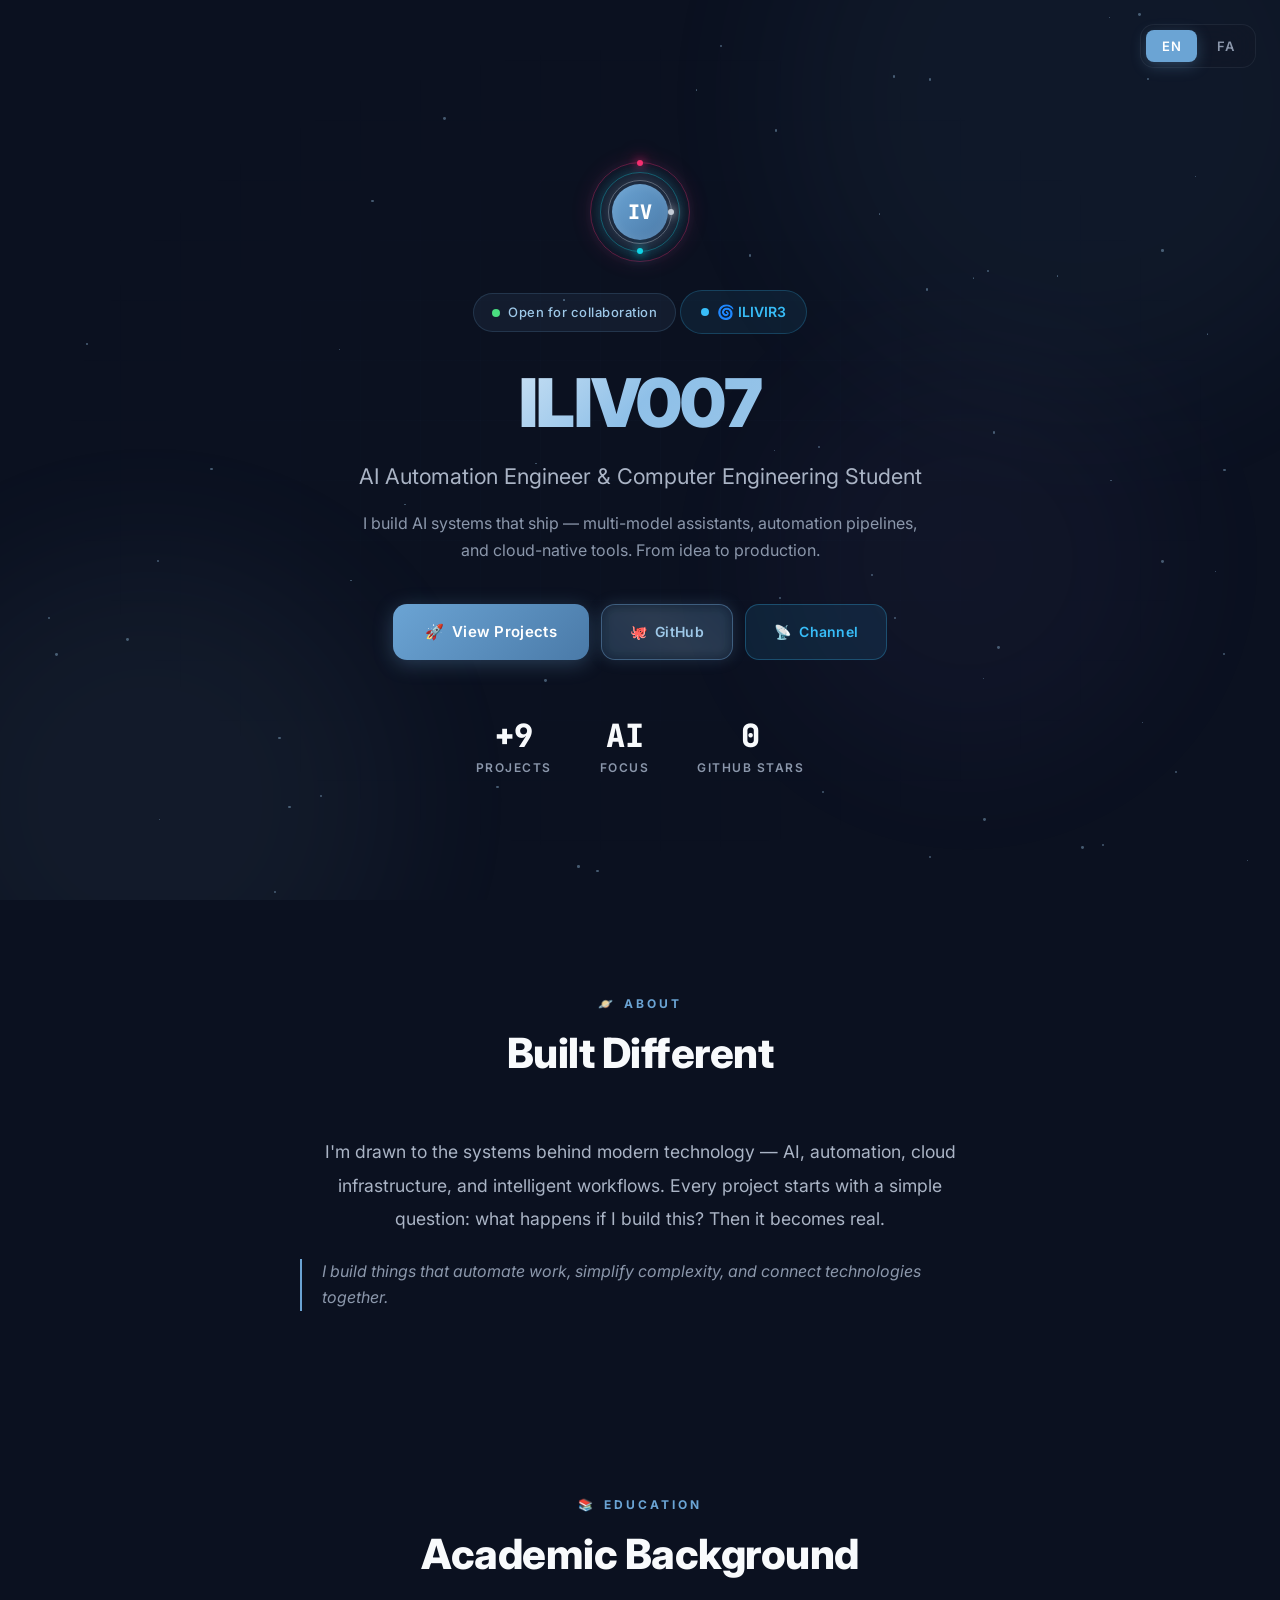
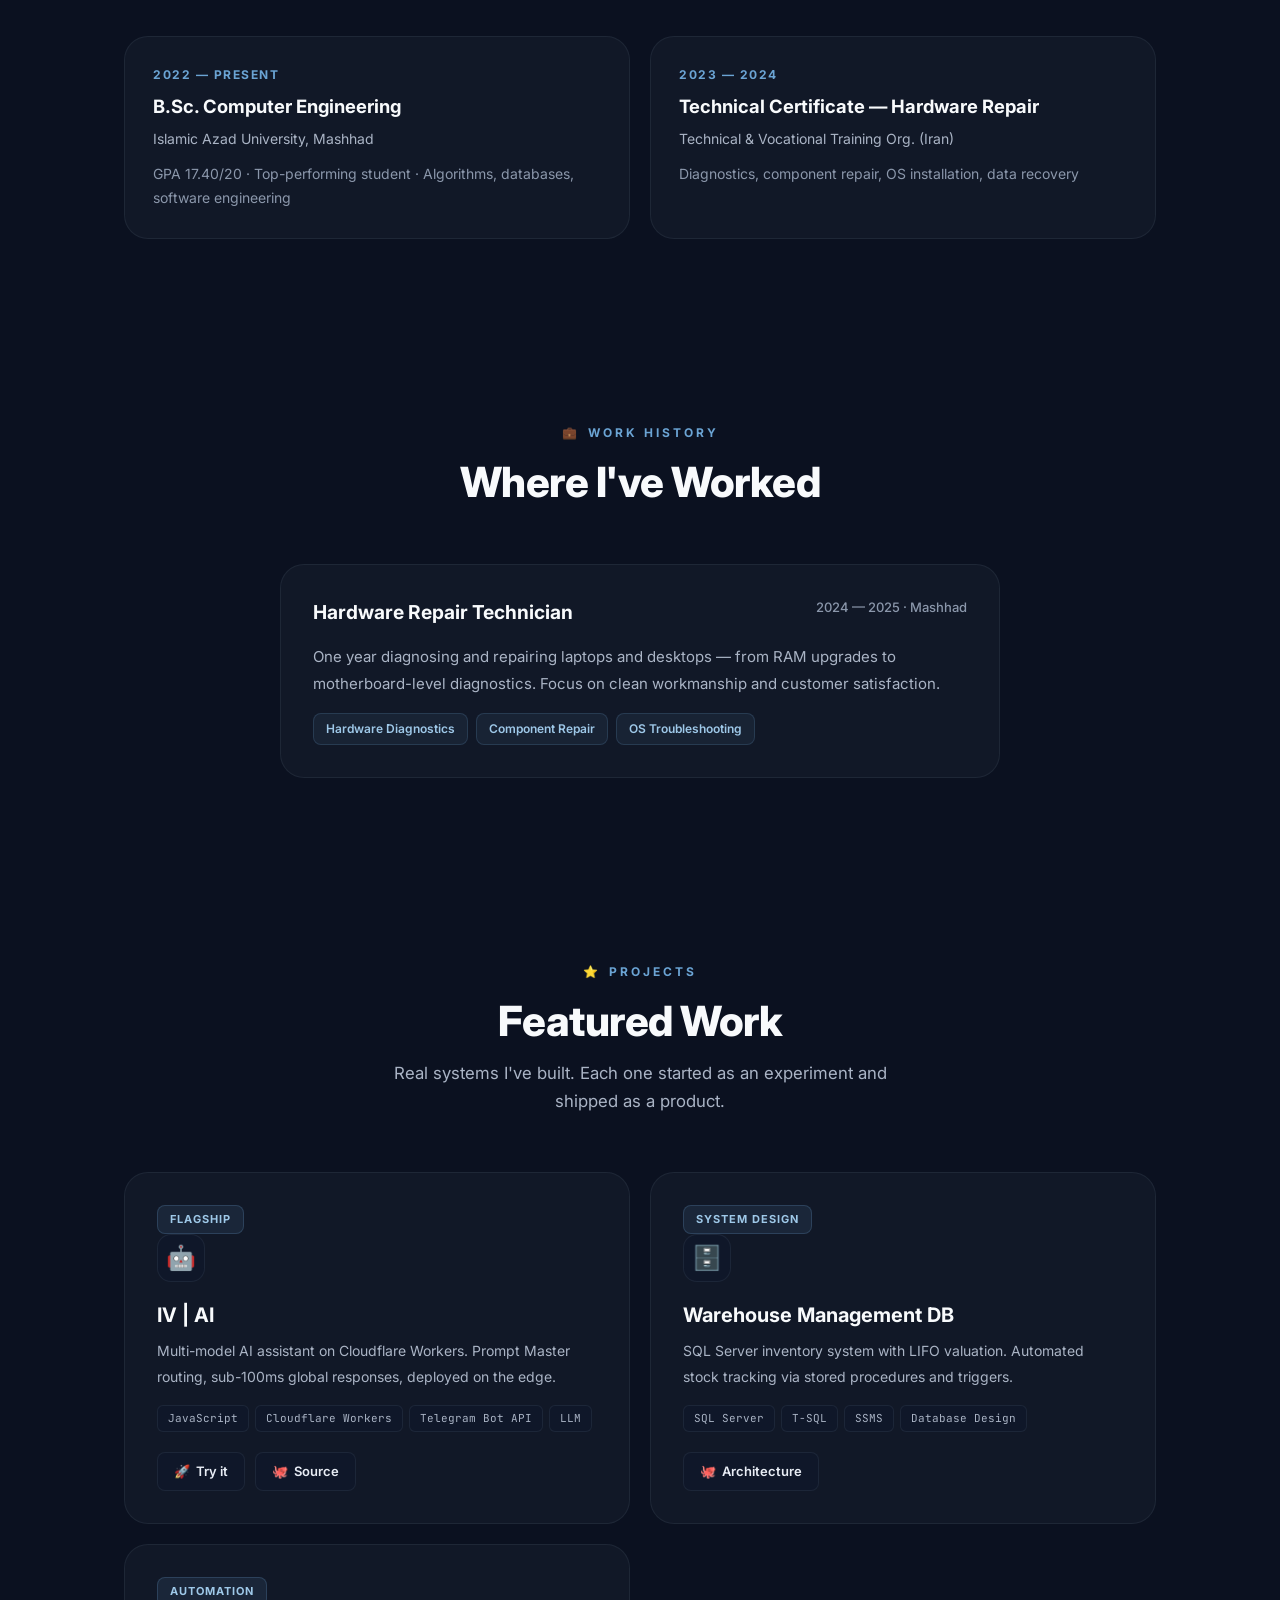
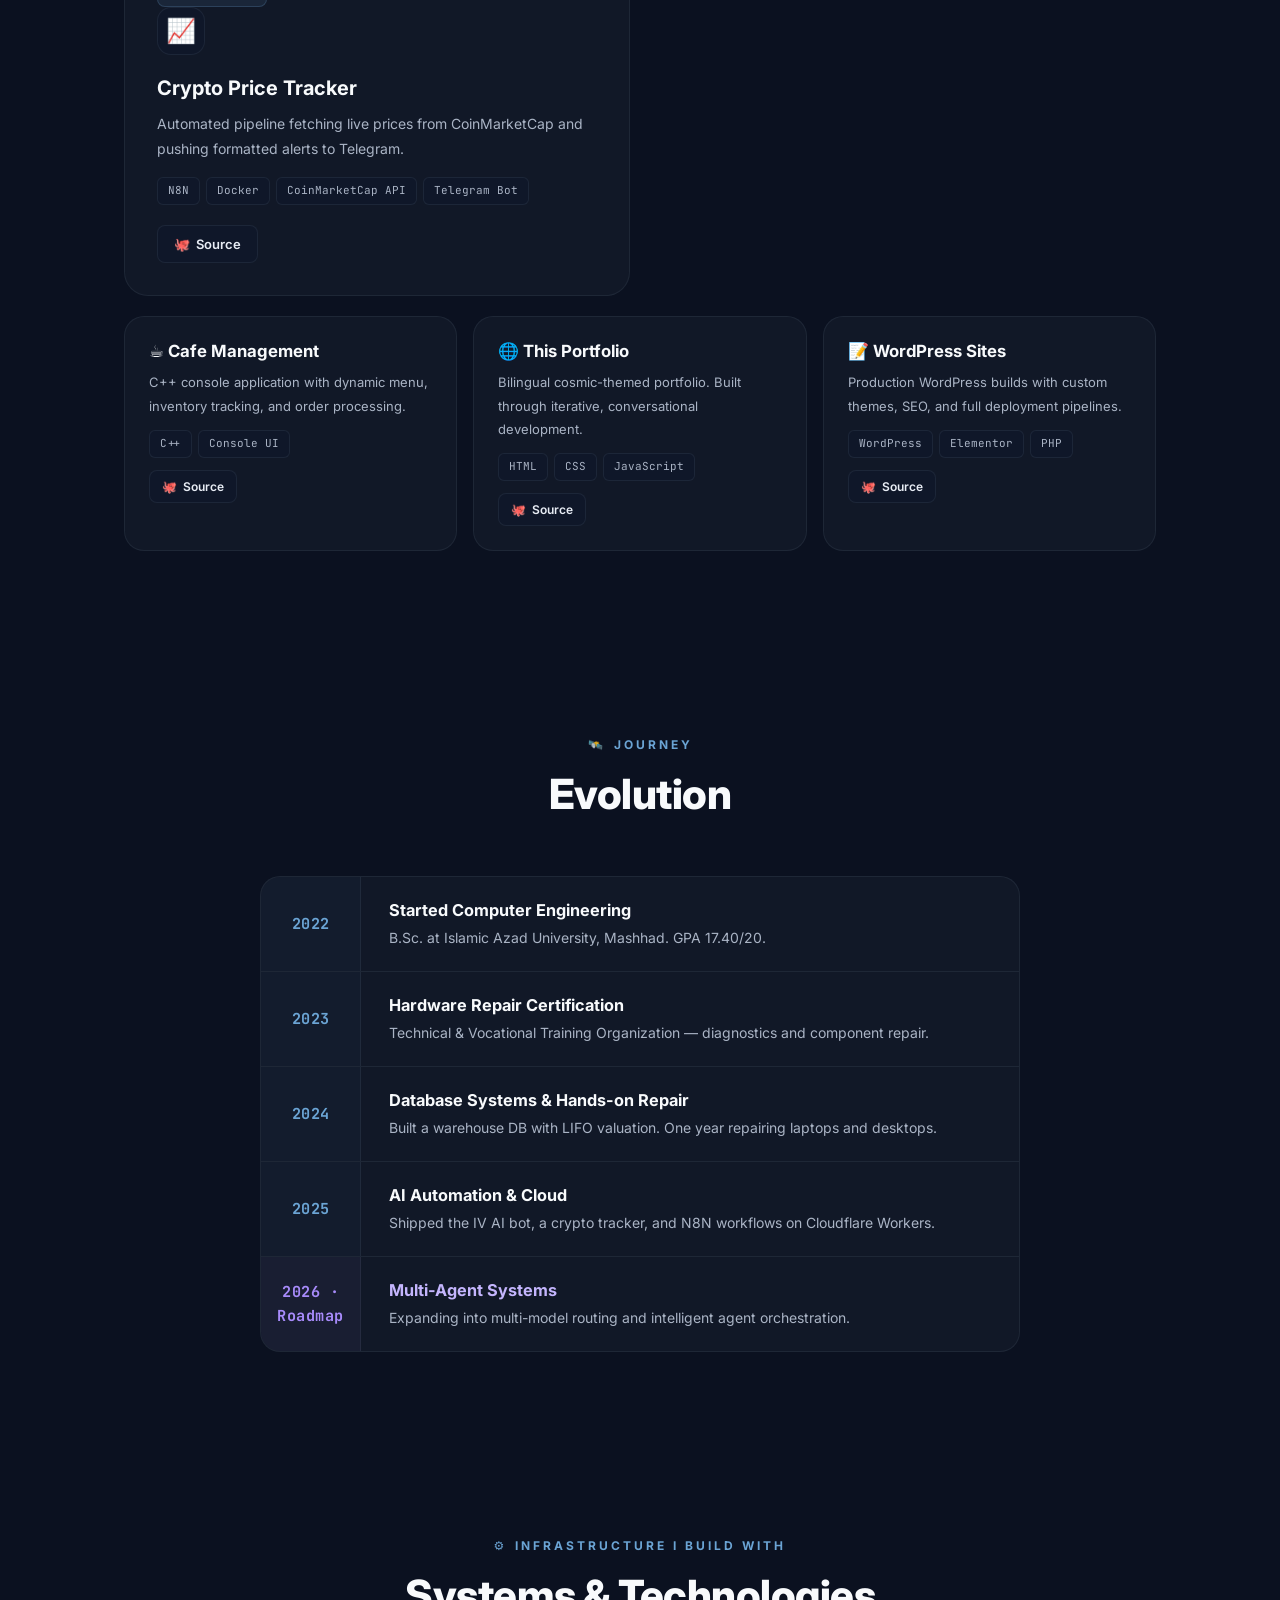
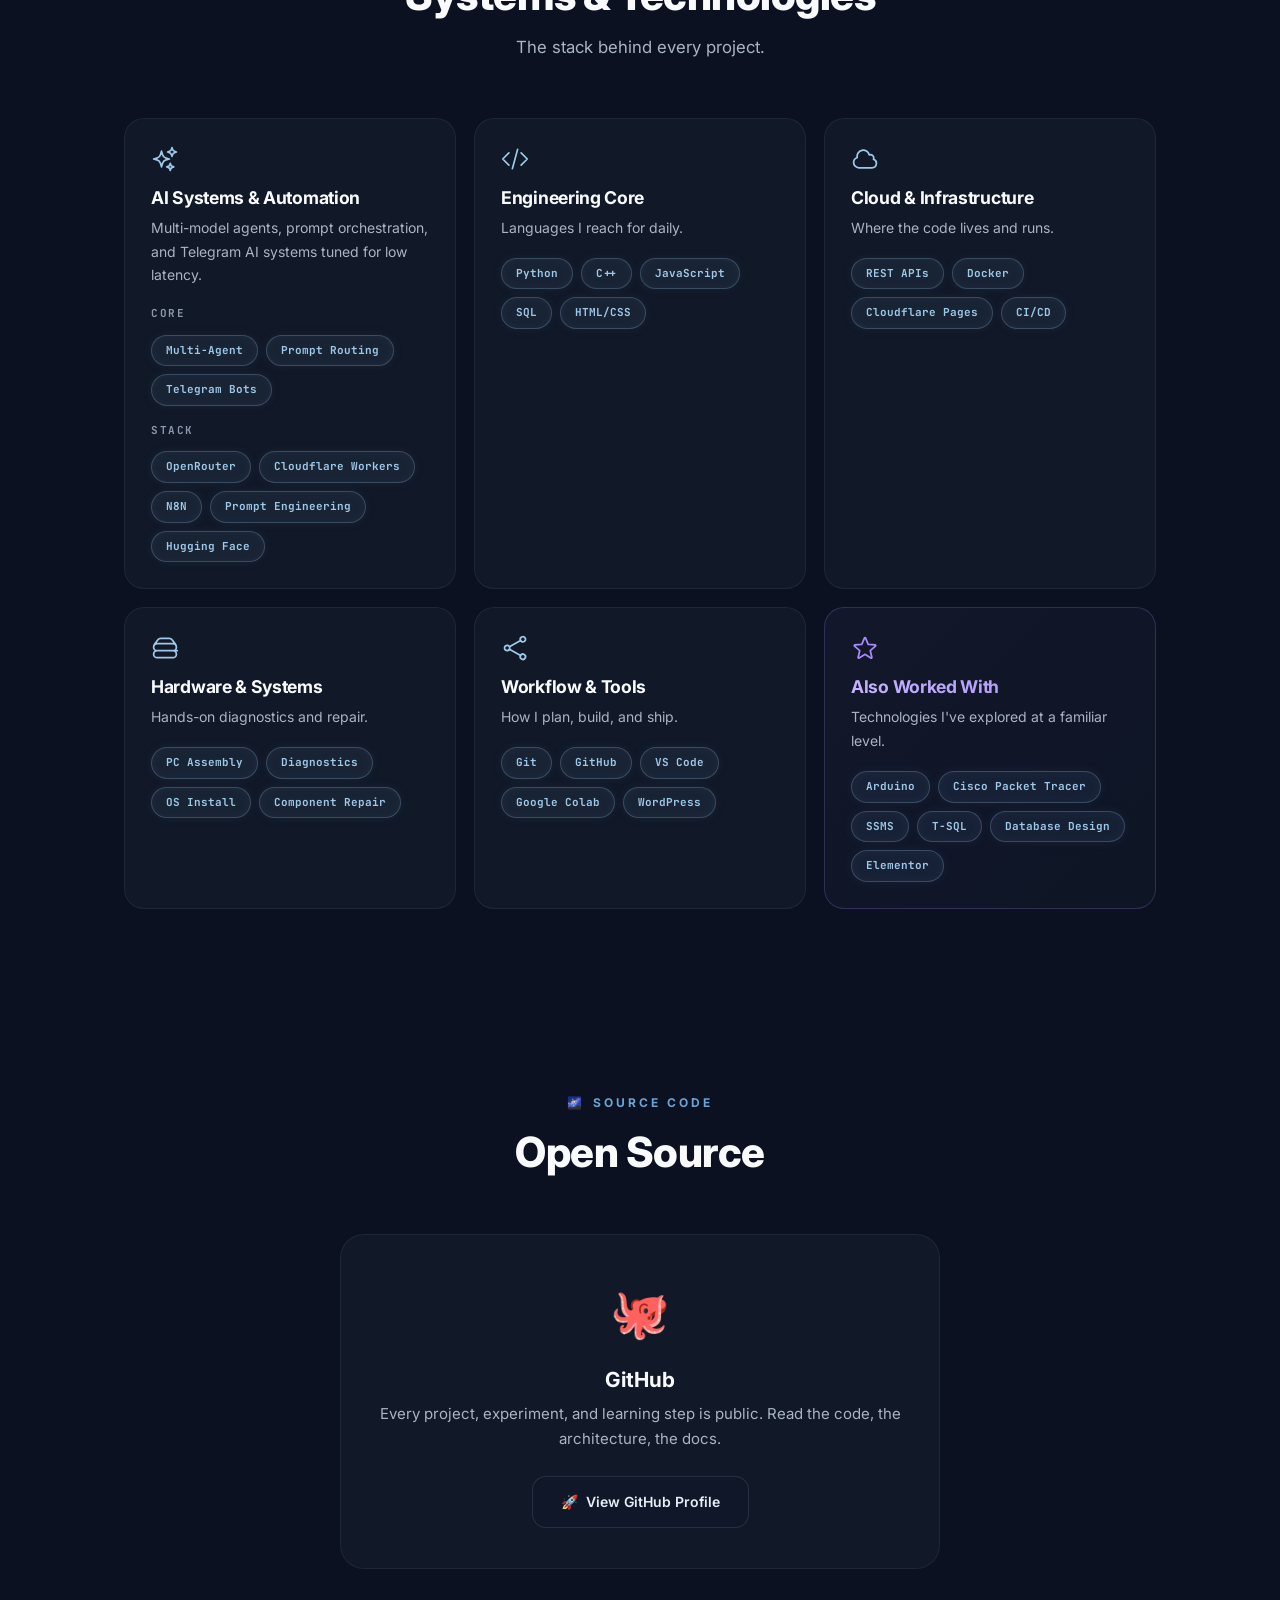
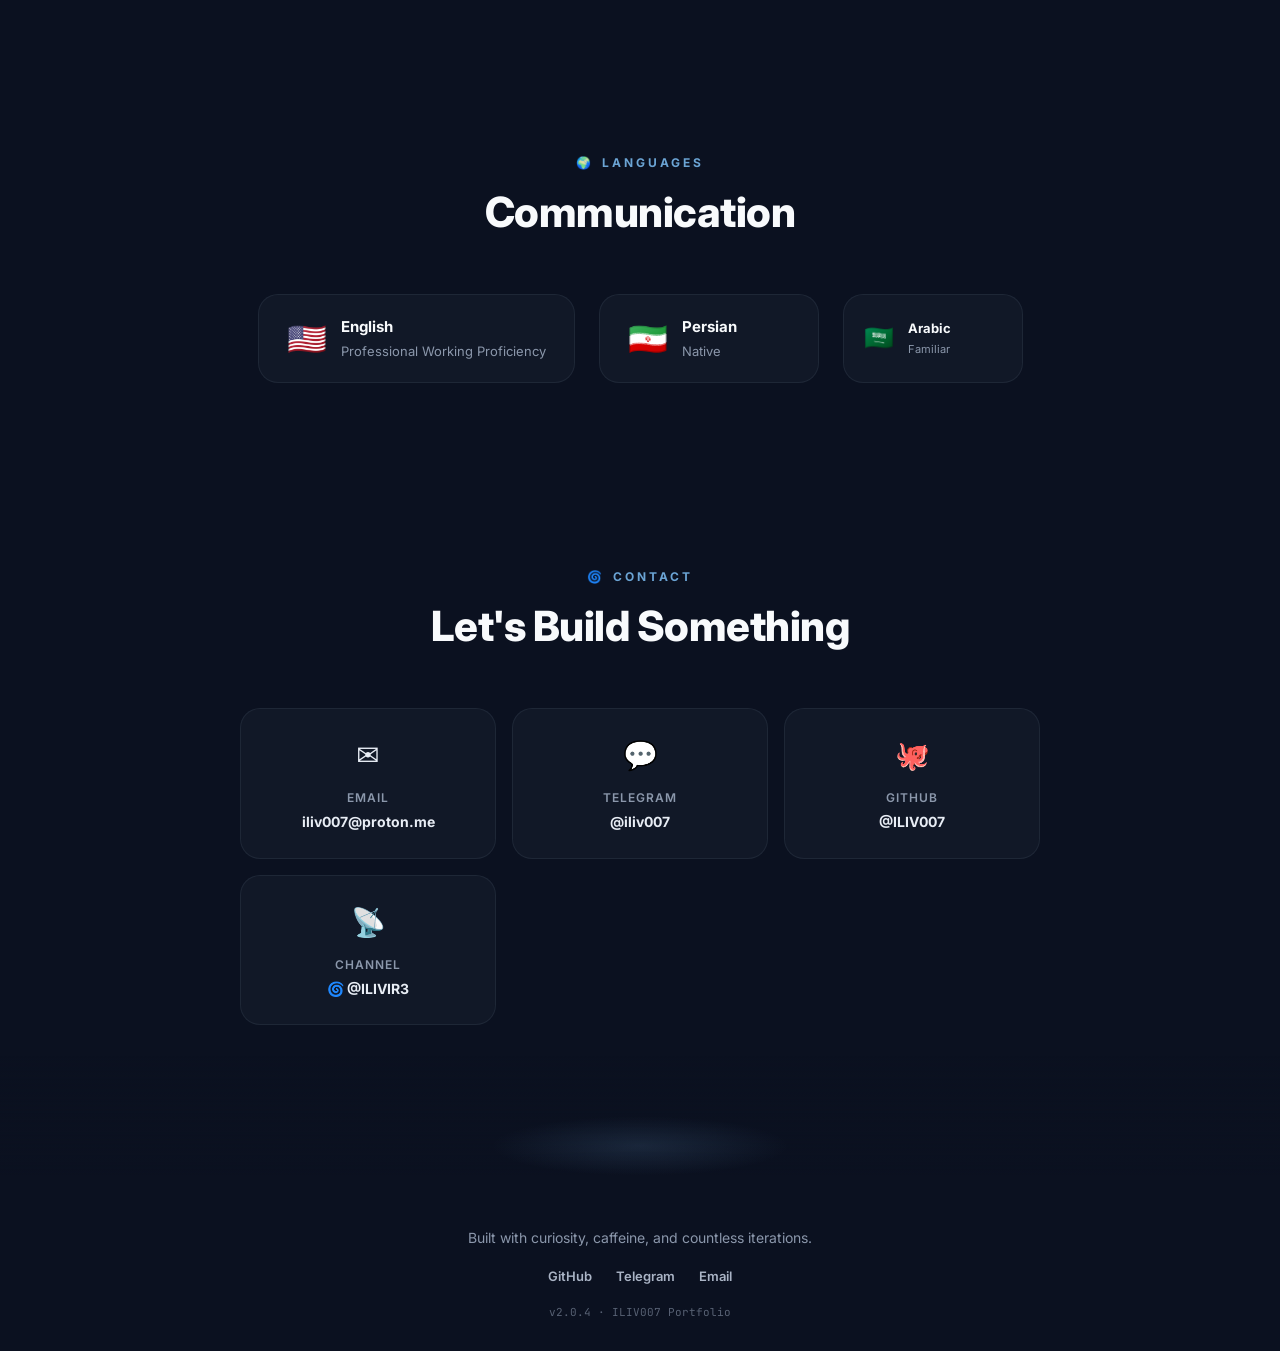
==== index.html @ b60e5afd "v2.0.4" ====
<!DOCTYPE html>
<html lang="en" dir="ltr">
<head>
    <meta charset="UTF-8">
    <meta name="viewport" content="width=device-width, initial-scale=1.0">
    <title>ILIV007 | AI Automation Engineer</title>

    <!-- SEO & Meta -->
    <meta name="description" content="AI Automation Engineer building intelligent systems, Telegram AI bots, automation workflows, and software products that ship.">
    <meta name="keywords" content="AI Automation Engineer, Python Developer, Telegram Bot Developer, Cloudflare Workers, SQL Server, Portfolio, ILIV007">
    <meta name="author" content="ILIV007">
    <meta name="theme-color" content="#0B1120">
    <meta name="robots" content="index, follow">
    <link rel="canonical" href="https://iliv007-cv.pages.dev/">

    <!-- Open Graph -->
    <meta property="og:title" content="ILIV007 | AI Automation Engineer">
    <meta property="og:description" content="AI systems, automation pipelines, and cloud-native tools — from idea to production.">
    <meta property="og:type" content="website">
    <meta property="og:url" content="https://iliv007-cv.pages.dev/">
    <meta property="og:image" content="https://iliv007-cv.pages.dev/assets/og-cover.svg">
    <meta property="og:image:width" content="1200">
    <meta property="og:image:height" content="630">
    <meta property="og:locale" content="en_US">
    <meta property="og:locale:alternate" content="fa_IR">

    <!-- Twitter -->
    <meta name="twitter:card" content="summary_large_image">
    <meta name="twitter:title" content="ILIV007 | AI Automation Engineer">
    <meta name="twitter:description" content="AI systems, automation pipelines, and cloud-native tools — from idea to production.">
    <meta name="twitter:image" content="https://iliv007-cv.pages.dev/assets/og-cover.svg">

    <!-- Favicon (emoji) -->
    <link rel="icon" href="data:image/svg+xml,<svg xmlns='http://www.w3.org/2000/svg' viewBox='0 0 100 100'><text y='.9em' font-size='90'>🌀</text></svg>">
    <link rel="apple-touch-icon" href="data:image/svg+xml,<svg xmlns='http://www.w3.org/2000/svg' viewBox='0 0 100 100'><text y='.9em' font-size='90'>🌀</text></svg>">

    <!-- PWA Manifest -->
    <link rel="manifest" href="assets/manifest.json">

    <!-- Fonts (preconnect to both font hosts) -->
    <link rel="preconnect" href="https://fonts.googleapis.com">
    <link rel="preconnect" href="https://fonts.gstatic.com" crossorigin>
    <link href="https://fonts.googleapis.com/css2?family=Inter:wght@300;400;500;600;700;800;900&family=JetBrains+Mono:wght@400;500;600;700&family=Vazirmatn:wght@300;400;500;600;700;800&display=swap" rel="stylesheet">

    <!-- Styles -->
    <link rel="stylesheet" href="css/variables.css">
    <link rel="stylesheet" href="css/base.css">
    <link rel="stylesheet" href="css/components.css">
    <link rel="stylesheet" href="css/sections.css">
    <link rel="stylesheet" href="css/animations.css">
    <link rel="stylesheet" href="css/responsive.css">

    <!-- Structured Data -->
    <script type="application/ld+json">
    {
      "@context": "https://schema.org",
      "@type": "Person",
      "name": "ILIV007",
      "alternateName": "Iliya",
      "jobTitle": "AI Automation Engineer",
      "description": "AI Automation Engineer & Computer Engineering Student building intelligent systems, automation pipelines, and cloud-native tools.",
      "url": "https://iliv007-cv.pages.dev",
      "email": "mailto:iliv007@proton.me",
      "sameAs": [
        "https://github.com/ILIV007",
        "https://t.me/iliv007",
        "https://t.me/ILIVIR3"
      ],
      "knowsAbout": [
        "Artificial Intelligence",
        "Automation",
        "Cloudflare Workers",
        "Telegram Bot Development",
        "SQL Server",
        "Python",
        "JavaScript",
        "C++"
      ]
    }
    </script>
</head>
<body class="en-mode">
    <!-- Skip link -->
    <a href="#main" class="skip-link">Skip to content</a>

    <!-- Scroll progress -->
    <div class="scroll-progress" aria-hidden="true"></div>

    <!-- Cosmic Background -->
    <div class="cosmic-bg" id="cosmicBg" aria-hidden="true">
        <div class="nebula nebula-1"></div>
        <div class="nebula nebula-2"></div>
        <div class="nebula nebula-3"></div>
    </div>
    <div class="grid-overlay" aria-hidden="true"></div>

    <!-- Language Switcher -->
    <nav class="lang-switch" aria-label="Language selection">
        <button type="button" class="lang-btn active" data-lang="en" aria-pressed="true">EN</button>
        <button type="button" class="lang-btn" data-lang="fa" aria-pressed="false">FA</button>
    </nav>

    <main id="main">
    <!-- ===== HERO ===== -->
    <header class="hero">
        <div class="container">
            <div class="hero-content">
                <div class="hero-avatar" aria-hidden="true">
                    <div class="orbit-ring"></div>
                    <div class="orbit-ring"></div>
                    <div class="orbit-ring"></div>
                    <div class="avatar-core">IV</div>
                </div>
                <div class="hero-status">
                    <span class="pulse-dot" aria-hidden="true"></span>
                    <span data-en="Open for collaboration" data-fa="آماده همکاری">Open for collaboration</span>
                </div>
                <a href="https://t.me/ILIVIR3" target="_blank" rel="noopener noreferrer" class="hero-channel">
                    <span class="pulse-dot" aria-hidden="true"></span>
                    <span>🌀 ILIVIR3</span>
                </a>
                <h1>ILIV007</h1>
                <p class="hero-tagline" data-en="AI Automation Engineer &amp; Computer Engineering Student" data-fa="مهندس خودکارسازی هوش مصنوعی و دانشجوی مهندسی کامپیوتر">AI Automation Engineer &amp; Computer Engineering Student</p>
                <p class="hero-desc" data-en="I build AI systems that ship — multi-model assistants, automation pipelines, and cloud-native tools. From idea to production." data-fa="سیستم‌های هوش مصنوعی می‌سازم که واقعاً منتشر می‌شوند — دستیارهای چندمدلی، خطوط لوله خودکارسازی و ابزارهای ابری. از ایده تا تولید.">I build AI systems that ship — multi-model assistants, automation pipelines, and cloud-native tools. From idea to production.</p>
                <div class="hero-cta">
                    <a href="#projects" class="btn btn-primary">
                        <span aria-hidden="true">🚀</span>
                        <span data-en="View Projects" data-fa="مشاهده پروژه‌ها">View Projects</span>
                    </a>
                    <a href="https://github.com/ILIV007" target="_blank" rel="noopener noreferrer" class="btn btn-github-neon">
                        <span aria-hidden="true">🐙</span>
                        <span>GitHub</span>
                    </a>
                    <a href="https://t.me/ILIVIR3" target="_blank" rel="noopener noreferrer" class="btn btn-channel">
                        <span aria-hidden="true">📡</span>
                        <span data-en="Channel" data-fa="کانال">Channel</span>
                    </a>
                </div>
                <div class="quick-stats">
                    <div class="stat-item">
                        <div class="stat-number">+9</div>
                        <div class="stat-label" data-en="Projects" data-fa="پروژه">Projects</div>
                    </div>
                    <div class="stat-item">
                        <div class="stat-number">AI</div>
                        <div class="stat-label" data-en="Focus" data-fa="تمرکز">Focus</div>
                    </div>
                    <div class="stat-item">
                        <div class="stat-number" id="gh-stars">0</div>
                        <div class="stat-label" data-en="GitHub Stars" data-fa="ستاره گیت‌هاب">GitHub Stars</div>
                    </div>
                </div>
            </div>
        </div>
    </header>

    <!-- ===== ABOUT ===== -->
    <section class="section" id="about" aria-labelledby="about-title">
        <div class="container">
            <div class="section-header reveal">
                <div class="section-label"><span aria-hidden="true">🪐</span><span data-en="About" data-fa="درباره من">About</span></div>
                <h2 id="about-title" data-en="Built Different" data-fa="متفاوت ساخته‌شده">Built Different</h2>
            </div>
            <div class="about-content reveal">
                <p class="about-text" data-en="I'm drawn to the systems behind modern technology — AI, automation, cloud infrastructure, and intelligent workflows. Every project starts with a simple question: what happens if I build this? Then it becomes real." data-fa="به سیستم‌های پشت فناوری روز علاقه‌مندم — هوش مصنوعی، خودکارسازی، زیرساخت ابری و گردش‌کار هوشمند. هر پروژه با یک پرسش ساده آغاز می‌شود: اگر این را بسازم چه می‌شود؟ سپس به واقعیت می‌پیوندد.">I'm drawn to the systems behind modern technology — AI, automation, cloud infrastructure, and intelligent workflows. Every project starts with a simple question: what happens if I build this? Then it becomes real.</p>
                <div class="about-quote" data-en="I build things that automate work, simplify complexity, and connect technologies together." data-fa="چیزهایی می‌سازم که کار را خودکار می‌کنند، پیچیدگی را ساده می‌کنند و فناوری‌ها را به هم متصل می‌کنند.">I build things that automate work, simplify complexity, and connect technologies together.</div>
            </div>
        </div>
    </section>

    <!-- ===== EDUCATION ===== -->
    <section class="section" id="education" aria-labelledby="edu-title">
        <div class="container">
            <div class="section-header reveal">
                <div class="section-label"><span aria-hidden="true">📚</span><span data-en="Education" data-fa="تحصیلات">Education</span></div>
                <h2 id="edu-title" data-en="Academic Background" data-fa="پیشینه تحصیلی">Academic Background</h2>
            </div>
            <div class="edu-grid reveal">
                <article class="edu-card">
                    <div class="edu-date">2022 — Present</div>
                    <div class="edu-title" data-en="B.Sc. Computer Engineering" data-fa="کارشناسی مهندسی کامپیوتر">B.Sc. Computer Engineering</div>
                    <div class="edu-school" data-en="Islamic Azad University, Mashhad" data-fa="دانشگاه آزاد اسلامی، مشهد">Islamic Azad University, Mashhad</div>
                    <div class="edu-detail" data-en="GPA 17.40/20 · Top-performing student · Algorithms, databases, software engineering" data-fa="معدل ۱۷.۴۰ از ۲۰ · دانشجوی برتر · الگوریتم‌ها، پایگاه داده، مهندسی نرم‌افزار">GPA 17.40/20 · Top-performing student · Algorithms, databases, software engineering</div>
                </article>
                <article class="edu-card">
                    <div class="edu-date">2023 — 2024</div>
                    <div class="edu-title" data-en="Technical Certificate — Hardware Repair" data-fa="گواهینامه فنی — تعمیر سخت‌افزار">Technical Certificate — Hardware Repair</div>
                    <div class="edu-school" data-en="Technical &amp; Vocational Training Org. (Iran)" data-fa="سازمان آموزش فنی و حرفه‌ای (ایران)">Technical &amp; Vocational Training Org. (Iran)</div>
                    <div class="edu-detail" data-en="Diagnostics, component repair, OS installation, data recovery" data-fa="عیب‌یابی، تعمیر قطعات، نصب سیستم‌عامل، بازیابی داده">Diagnostics, component repair, OS installation, data recovery</div>
                </article>
            </div>
        </div>
    </section>

    <!-- ===== WORK HISTORY ===== -->
    <section class="section" id="work-history" aria-labelledby="work-title">
        <div class="container">
            <div class="section-header reveal">
                <div class="section-label"><span aria-hidden="true">💼</span><span data-en="Work History" data-fa="سوابق شغلی">Work History</span></div>
                <h2 id="work-title" data-en="Where I've Worked" data-fa="سوابق کاری">Where I've Worked</h2>
            </div>
            <article class="work-card reveal">
                <div class="work-header">
                    <div class="work-title" data-en="Hardware Repair Technician" data-fa="تکنسین تعمیرات سخت‌افزار">Hardware Repair Technician</div>
                    <div class="work-meta" data-en="2024 — 2025 · Mashhad" data-fa="۱۴۰۳ — ۱۴۰۴ · مشهد">2024 — 2025 · Mashhad</div>
                </div>
                <p class="work-desc" data-en="One year diagnosing and repairing laptops and desktops — from RAM upgrades to motherboard-level diagnostics. Focus on clean workmanship and customer satisfaction." data-fa="یک سال عیب‌یابی و تعمیر لپ‌تاپ و رایانه رومیزی — از ارتقای حافظه تا عیب‌یابی در سطح مادربرد. با تمرکز بر کیفیت کار و رضایت مشتری.">One year diagnosing and repairing laptops and desktops — from RAM upgrades to motherboard-level diagnostics. Focus on clean workmanship and customer satisfaction.</p>
                <div class="work-tags">
                    <span class="work-tag" data-en="Hardware Diagnostics" data-fa="عیب‌یابی سخت‌افزار">Hardware Diagnostics</span>
                    <span class="work-tag" data-en="Component Repair" data-fa="تعمیر قطعات">Component Repair</span>
                    <span class="work-tag" data-en="OS Troubleshooting" data-fa="رفع خطای سیستم‌عامل">OS Troubleshooting</span>
                </div>
            </article>
        </div>
    </section>

    <!-- ===== PROJECTS ===== -->
    <section class="section" id="projects" aria-labelledby="projects-title">
        <div class="container">
            <div class="section-header reveal">
                <div class="section-label"><span aria-hidden="true">⭐</span><span data-en="Projects" data-fa="پروژه‌ها">Projects</span></div>
                <h2 id="projects-title" data-en="Featured Work" data-fa="کارهای برجسته">Featured Work</h2>
                <p class="section-desc" data-en="Real systems I've built. Each one started as an experiment and shipped as a product." data-fa="سیستم‌های واقعی که ساختم. هر کدام از یک آزمایش آغاز شد و به محصولی عملیاتی رسید.">Real systems I've built. Each one started as an experiment and shipped as a product.</p>
            </div>
            <div class="project-featured reveal">
                <!-- IV AI -->
                <article class="project-card">
                    <div class="badge" data-en="Flagship" data-fa="پرچم‌دار">Flagship</div>
                    <div class="project-icon" aria-hidden="true">🤖</div>
                    <h3 class="project-title">IV | AI</h3>
                    <p class="project-desc" data-en="Multi-model AI assistant on Cloudflare Workers. Prompt Master routing, sub-100ms global responses, deployed on the edge." data-fa="دستیار هوش مصنوعی چندمدلی روی Cloudflare Workers. مسیریابی Prompt Master، پاسخ جهانی زیر ۱۰۰ میلی‌ثانیه، اجرا روی لبه.">Multi-model AI assistant on Cloudflare Workers. Prompt Master routing, sub-100ms global responses, deployed on the edge.</p>
                    <div class="project-stack">
                        <span class="tag-mono">JavaScript</span>
                        <span class="tag-mono">Cloudflare Workers</span>
                        <span class="tag-mono">Telegram Bot API</span>
                        <span class="tag-mono">LLM</span>
                    </div>
                    <div class="project-links">
                        <a href="https://t.me/IVAI_Llm_bot" target="_blank" rel="noopener noreferrer" class="project-link"><span aria-hidden="true">🚀</span> <span data-en="Try it" data-fa="امتحان کنید">Try it</span></a>
                        <a href="https://github.com/ILIV007" target="_blank" rel="noopener noreferrer" class="project-link"><span aria-hidden="true">🐙</span> <span data-en="Source" data-fa="کد منبع">Source</span></a>
                    </div>
                </article>
                <!-- Warehouse DB -->
                <article class="project-card">
                    <div class="badge" data-en="System Design" data-fa="طراحی سیستم">System Design</div>
                    <div class="project-icon" aria-hidden="true">🗄️</div>
                    <h3 class="project-title" data-en="Warehouse Management DB" data-fa="پایگاه داده مدیریت انبار">Warehouse Management DB</h3>
                    <p class="project-desc" data-en="SQL Server inventory system with LIFO valuation. Automated stock tracking via stored procedures and triggers." data-fa="سیستم مدیریت موجودی SQL Server با ارزش‌گذاری LIFO. ردیابی خودکار موجودی از طریق رویه‌های ذخیره‌شده و ماشه‌ها.">SQL Server inventory system with LIFO valuation. Automated stock tracking via stored procedures and triggers.</p>
                    <div class="project-stack">
                        <span class="tag-mono">SQL Server</span>
                        <span class="tag-mono">T-SQL</span>
                        <span class="tag-mono">SSMS</span>
                        <span class="tag-mono">Database Design</span>
                    </div>
                    <div class="project-links">
                        <a href="https://github.com/ILIV007" target="_blank" rel="noopener noreferrer" class="project-link"><span aria-hidden="true">🐙</span> <span data-en="Architecture" data-fa="معماری">Architecture</span></a>
                    </div>
                </article>
                <!-- Crypto Tracker -->
                <article class="project-card">
                    <div class="badge" data-en="Automation" data-fa="خودکارسازی">Automation</div>
                    <div class="project-icon" aria-hidden="true">📈</div>
                    <h3 class="project-title" data-en="Crypto Price Tracker" data-fa="ردیاب قیمت ارز دیجیتال">Crypto Price Tracker</h3>
                    <p class="project-desc" data-en="Automated pipeline fetching live prices from CoinMarketCap and pushing formatted alerts to Telegram." data-fa="خط لوله خودکار برای دریافت قیمت زنده از CoinMarketCap و ارسال هشدارهای قالب‌بندی‌شده به تلگرام.">Automated pipeline fetching live prices from CoinMarketCap and pushing formatted alerts to Telegram.</p>
                    <div class="project-stack">
                        <span class="tag-mono">N8N</span>
                        <span class="tag-mono">Docker</span>
                        <span class="tag-mono">CoinMarketCap API</span>
                        <span class="tag-mono">Telegram Bot</span>
                    </div>
                    <div class="project-links">
                        <a href="https://github.com/ILIV007" target="_blank" rel="noopener noreferrer" class="project-link"><span aria-hidden="true">🐙</span> <span data-en="Source" data-fa="کد منبع">Source</span></a>
                    </div>
                </article>
            </div>
            <div class="projects-compact reveal">
                <article class="project-compact">
                    <h3 class="project-title"><span aria-hidden="true">☕</span> <span data-en="Cafe Management" data-fa="مدیریت کافه">Cafe Management</span></h3>
                    <p class="project-desc" data-en="C++ console application with dynamic menu, inventory tracking, and order processing." data-fa="برنامه کنسول C++ با منوی پویا، ردیابی موجودی و پردازش سفارش.">C++ console application with dynamic menu, inventory tracking, and order processing.</p>
                    <div class="project-stack"><span class="tag-mono">C++</span><span class="tag-mono">Console UI</span></div>
                    <div class="project-links">
                        <a href="https://github.com/ILIV007" target="_blank" rel="noopener noreferrer" class="project-link"><span aria-hidden="true">🐙</span> <span data-en="Source" data-fa="کد منبع">Source</span></a>
                    </div>
                </article>
                <article class="project-compact">
                    <h3 class="project-title"><span aria-hidden="true">🌐</span> <span data-en="This Portfolio" data-fa="این پورتفولیو">This Portfolio</span></h3>
                    <p class="project-desc" data-en="Bilingual cosmic-themed portfolio. Built through iterative, conversational development." data-fa="پورتفولیو دوزبانه با تم کیهانی. ساخته‌شده از طریق توسعه مکرر و مکالمه‌ای.">Bilingual cosmic-themed portfolio. Built through iterative, conversational development.</p>
                    <div class="project-stack"><span class="tag-mono">HTML</span><span class="tag-mono">CSS</span><span class="tag-mono">JavaScript</span></div>
                    <div class="project-links">
                        <a href="https://github.com/ILIV007" target="_blank" rel="noopener noreferrer" class="project-link"><span aria-hidden="true">🐙</span> <span data-en="Source" data-fa="کد منبع">Source</span></a>
                    </div>
                </article>
                <article class="project-compact">
                    <h3 class="project-title"><span aria-hidden="true">📝</span> <span data-en="WordPress Sites" data-fa="سایت‌های وردپرس">WordPress Sites</span></h3>
                    <p class="project-desc" data-en="Production WordPress builds with custom themes, SEO, and full deployment pipelines." data-fa="سایت‌های وردپرسی آماده تولید با قالب‌های سفارشی، سئو و خط لوله استقرار کامل.">Production WordPress builds with custom themes, SEO, and full deployment pipelines.</p>
                    <div class="project-stack"><span class="tag-mono">WordPress</span><span class="tag-mono">Elementor</span><span class="tag-mono">PHP</span></div>
                    <div class="project-links">
                        <a href="https://github.com/ILIV007" target="_blank" rel="noopener noreferrer" class="project-link"><span aria-hidden="true">🐙</span> <span data-en="Source" data-fa="کد منبع">Source</span></a>
                    </div>
                </article>
            </div>
        </div>
    </section>

    <!-- ===== TIMELINE / JOURNEY (moved below projects) ===== -->
    <section class="section" id="timeline" aria-labelledby="timeline-title">
        <div class="container">
            <div class="section-header reveal">
                <div class="section-label"><span aria-hidden="true">🛰️</span><span data-en="Journey" data-fa="مسیر">Journey</span></div>
                <h2 id="timeline-title" data-en="Evolution" data-fa="تحول">Evolution</h2>
            </div>
            <div class="timeline reveal">
                <div class="timeline-item">
                    <div class="timeline-date">2022</div>
                    <div class="timeline-body">
                        <div class="timeline-title" data-en="Started Computer Engineering" data-fa="آغاز مهندسی کامپیوتر">Started Computer Engineering</div>
                        <div class="timeline-desc" data-en="B.Sc. at Islamic Azad University, Mashhad. GPA 17.40/20." data-fa="کارشناسی دانشگاه آزاد اسلامی مشهد. معدل ۱۷.۴۰ از ۲۰.">B.Sc. at Islamic Azad University, Mashhad. GPA 17.40/20.</div>
                    </div>
                </div>
                <div class="timeline-item">
                    <div class="timeline-date">2023</div>
                    <div class="timeline-body">
                        <div class="timeline-title" data-en="Hardware Repair Certification" data-fa="گواهینامه تعمیر سخت‌افزار">Hardware Repair Certification</div>
                        <div class="timeline-desc" data-en="Technical &amp; Vocational Training Organization — diagnostics and component repair." data-fa="سازمان آموزش فنی و حرفه‌ای — عیب‌یابی و تعمیر قطعات.">Technical &amp; Vocational Training Organization — diagnostics and component repair.</div>
                    </div>
                </div>
                <div class="timeline-item">
                    <div class="timeline-date">2024</div>
                    <div class="timeline-body">
                        <div class="timeline-title" data-en="Database Systems &amp; Hands-on Repair" data-fa="پایگاه داده و تعمیر عملی">Database Systems &amp; Hands-on Repair</div>
                        <div class="timeline-desc" data-en="Built a warehouse DB with LIFO valuation. One year repairing laptops and desktops." data-fa="ساخت پایگاه داده انبار با ارزش‌گذاری LIFO. یک سال تعمیر لپ‌تاپ و رایانه رومیزی.">Built a warehouse DB with LIFO valuation. One year repairing laptops and desktops.</div>
                    </div>
                </div>
                <div class="timeline-item">
                    <div class="timeline-date">2025</div>
                    <div class="timeline-body">
                        <div class="timeline-title" data-en="AI Automation &amp; Cloud" data-fa="خودکارسازی هوش مصنوعی و ابر">AI Automation &amp; Cloud</div>
                        <div class="timeline-desc" data-en="Shipped the IV AI bot, a crypto tracker, and N8N workflows on Cloudflare Workers." data-fa="انتشار ربات IV AI، ردیاب ارز دیجیتال و گردش‌کارهای N8N روی Cloudflare Workers.">Shipped the IV AI bot, a crypto tracker, and N8N workflows on Cloudflare Workers.</div>
                    </div>
                </div>
                <div class="timeline-item timeline-future">
                    <div class="timeline-date" data-en="2026 · Roadmap" data-fa="۲۰۲۶ · نقشه راه">2026 · Roadmap</div>
                    <div class="timeline-body">
                        <div class="timeline-title" data-en="Multi-Agent Systems" data-fa="سیستم‌های چندعاملی">Multi-Agent Systems</div>
                        <div class="timeline-desc" data-en="Expanding into multi-model routing and intelligent agent orchestration." data-fa="گسترش به سمت مسیریابی چندمدلی و هماهنگ‌سازی عامل‌های هوشمند.">Expanding into multi-model routing and intelligent agent orchestration.</div>
                    </div>
                </div>
            </div>
        </div>
    </section>

    <!-- ===== SYSTEMS & TECHNOLOGIES ===== -->
    <section class="section" id="toolkit" aria-labelledby="toolkit-title">
        <div class="container">
            <div class="toolkit-header reveal">
                <div class="section-label"><span aria-hidden="true">⚙️</span><span data-en="Infrastructure I Build With" data-fa="زیرساختی که با آن می‌سازم">Infrastructure I Build With</span></div>
                <h2 id="toolkit-title" data-en="Systems &amp; Technologies" data-fa="سیستم‌ها و فناوری‌ها">Systems &amp; Technologies</h2>
                <p class="section-desc" data-en="The stack behind every project." data-fa="ابهماشی که پشت هر پروژه است.">The stack behind every project.</p>
            </div>
            <div class="toolkit-grid reveal">
                <!-- AI Systems — LARGE CARD -->
                <article class="tk-card">
                    <div class="tk-icon" aria-hidden="true"><svg xmlns="http://www.w3.org/2000/svg" fill="none" viewBox="0 0 24 24" stroke="currentColor"><path stroke-linecap="round" stroke-linejoin="round" d="M9.813 15.904L9 18.75l-.813-2.846a4.5 4.5 0 00-3.09-3.09L2.25 12l2.846-.813a4.5 4.5 0 003.09-3.09L9 5.25l.813 2.846a4.5 4.5 0 003.09 3.09L15.75 12l-2.846.813a4.5 4.5 0 00-3.09 3.09zM18.259 8.715L18 9.75l-.259-1.035a3.375 3.375 0 00-2.455-2.456L14.25 6l1.036-.259a3.375 3.375 0 002.455-2.456L18 2.25l.259 1.035a3.375 3.375 0 002.455 2.456L21.75 6l-1.036.259a3.375 3.375 0 00-2.455 2.456zM16.894 20.567L16.5 21.75l-.394-1.183a2.25 2.25 0 00-1.423-1.423L13.5 18.75l1.183-.394a2.25 2.25 0 001.423-1.423l.394-1.183.394 1.183a2.25 2.25 0 001.423 1.423l1.183.394-1.183.394a2.25 2.25 0 00-1.423 1.423z" /></svg></div>
                    <h3 class="tk-title" data-en="AI Systems &amp; Automation" data-fa="سیستم‌های هوش مصنوعی و خودکارسازی">AI Systems &amp; Automation</h3>
                    <p class="tk-narrative" data-en="Multi-model agents, prompt orchestration, and Telegram AI systems tuned for low latency." data-fa="عامل‌های چندمدلی، هماهنگ‌سازی پرامپت و سیستم‌های هوش مصنوعی تلگرام با تأخیر پایین.">Multi-model agents, prompt orchestration, and Telegram AI systems tuned for low latency.</p>
                    <div class="tk-stack-label">CORE</div>
                    <div class="tk-tags" style="margin-bottom: 16px;">
                        <span class="tag-pill orbit-1">Multi-Agent</span>
                        <span class="tag-pill orbit-2">Prompt Routing</span>
                        <span class="tag-pill orbit-3">Telegram Bots</span>
                    </div>
                    <div class="tk-stack-label">STACK</div>
                    <div class="tk-tags">
                        <span class="tag-pill orbit-1">OpenRouter</span>
                        <span class="tag-pill orbit-2">Cloudflare Workers</span>
                        <span class="tag-pill orbit-3">N8N</span>
                        <span class="tag-pill orbit-4">Prompt Engineering</span>
                        <span class="tag-pill orbit-1">Hugging Face</span>
                    </div>
                </article>

                <!-- Engineering Core (span 5) -->
                <article class="tk-card">
                    <div class="tk-icon" aria-hidden="true"><svg xmlns="http://www.w3.org/2000/svg" fill="none" viewBox="0 0 24 24" stroke="currentColor"><path stroke-linecap="round" stroke-linejoin="round" d="M17.25 6.75L22.5 12l-5.25 5.25m-10.5 0L1.5 12l5.25-5.25m7.5-3l-4.5 16.5" /></svg></div>
                    <h3 class="tk-title" data-en="Engineering Core" data-fa="هسته مهندسی">Engineering Core</h3>
                    <p class="tk-narrative" data-en="Languages I reach for daily." data-fa="زبان‌هایی که هر روز استفاده می‌کنم.">Languages I reach for daily.</p>
                    <div class="tk-tags">
                        <span class="tag-pill">Python</span>
                        <span class="tag-pill">C++</span>
                        <span class="tag-pill">JavaScript</span>
                        <span class="tag-pill">SQL</span>
                        <span class="tag-pill">HTML/CSS</span>
                    </div>
                </article>

                <!-- Cloud & Infrastructure (span 5) -->
                <article class="tk-card">
                    <div class="tk-icon" aria-hidden="true"><svg xmlns="http://www.w3.org/2000/svg" fill="none" viewBox="0 0 24 24" stroke="currentColor"><path stroke-linecap="round" stroke-linejoin="round" d="M2.25 15a4.5 4.5 0 004.5 4.5H18a3.75 3.75 0 001.332-7.257 3 3 0 00-3.758-3.848 5.25 5.25 0 00-10.233 2.33A4.502 4.502 0 002.25 15z" /></svg></div>
                    <h3 class="tk-title" data-en="Cloud &amp; Infrastructure" data-fa="ابر و زیرساخت">Cloud &amp; Infrastructure</h3>
                    <p class="tk-narrative" data-en="Where the code lives and runs." data-fa="جایی که کد اجرا و نگهداری می‌شود.">Where the code lives and runs.</p>
                    <div class="tk-tags">
                        <span class="tag-pill">REST APIs</span>
                        <span class="tag-pill">Docker</span>
                        <span class="tag-pill">Cloudflare Pages</span>
                        <span class="tag-pill">CI/CD</span>
                    </div>
                </article>

                <!-- Hardware & Systems (span 6) -->
                <article class="tk-card">
                    <div class="tk-icon" aria-hidden="true"><svg xmlns="http://www.w3.org/2000/svg" fill="none" viewBox="0 0 24 24" stroke="currentColor"><path stroke-linecap="round" stroke-linejoin="round" d="M5.25 14.25h13.5m-13.5 0a3 3 0 01-3-3m3 3a3 3 0 100 6h13.5a3 3 0 100-6m-16.5-3a3 3 0 013-3h13.5a3 3 0 013 3m-19.5 0a4.5 4.5 0 01.9-2.7L5.737 5.1a3.375 3.375 0 012.7-1.35h7.126c1.062 0 2.062.5 2.7 1.35l2.587 3.45a4.5 4.5 0 01.9 2.7m0 0a3 3 0 01-3 3m0 0v0m0 0H9m12 0h1.5" /></svg></div>
                    <h3 class="tk-title" data-en="Hardware &amp; Systems" data-fa="سخت‌افزار و سیستم‌ها">Hardware &amp; Systems</h3>
                    <p class="tk-narrative" data-en="Hands-on diagnostics and repair." data-fa="عیب‌یابی و تعمیر به‌صورت عملی.">Hands-on diagnostics and repair.</p>
                    <div class="tk-tags">
                        <span class="tag-pill">PC Assembly</span>
                        <span class="tag-pill">Diagnostics</span>
                        <span class="tag-pill">OS Install</span>
                        <span class="tag-pill">Component Repair</span>
                    </div>
                </article>

                <!-- Workflow & Tools (span 6) -->
                <article class="tk-card">
                    <div class="tk-icon" aria-hidden="true"><svg xmlns="http://www.w3.org/2000/svg" fill="none" viewBox="0 0 24 24" stroke="currentColor"><path stroke-linecap="round" stroke-linejoin="round" d="M7.217 10.907a2.25 2.25 0 100 2.186m0-2.186c.18.324.283.696.283 1.093s-.103.77-.283 1.093m0-2.186l9.566-5.314m-9.566 7.5l9.566 5.314m0 0a2.25 2.25 0 103.935 2.186 2.25 2.25 0 00-3.935-2.186zm0-12.814a2.25 2.25 0 103.933-2.185 2.25 2.25 0 00-3.933 2.185z" /></svg></div>
                    <h3 class="tk-title" data-en="Workflow &amp; Tools" data-fa="گردش‌کار و ابزارها">Workflow &amp; Tools</h3>
                    <p class="tk-narrative" data-en="How I plan, build, and ship." data-fa="نحوه برنامه‌ریزی، ساخت و انتشار.">How I plan, build, and ship.</p>
                    <div class="tk-tags">
                        <span class="tag-pill">Git</span>
                        <span class="tag-pill">GitHub</span>
                        <span class="tag-pill">VS Code</span>
                        <span class="tag-pill">Google Colab</span>
                        <span class="tag-pill">WordPress</span>
                    </div>
                </article>

                <!-- Also Worked With (span 12) -->
                <article class="tk-card tk-more">
                    <div class="tk-icon" aria-hidden="true"><svg xmlns="http://www.w3.org/2000/svg" fill="none" viewBox="0 0 24 24" stroke="currentColor"><path stroke-linecap="round" stroke-linejoin="round" d="M11.48 3.499a.562.562 0 011.04 0l2.125 5.111a.563.563 0 00.475.345l5.518.442c.499.04.701.663.321.988l-4.204 3.602a.563.563 0 00-.182.557l1.285 5.385a.562.562 0 01-.84.61l-4.725-2.885a.563.563 0 00-.586 0L6.982 20.54a.562.562 0 01-.84-.61l1.285-5.386a.562.562 0 00-.182-.557l-4.204-3.602a.563.563 0 01.321-.988l5.518-.442a.563.563 0 00.475-.345L11.48 3.5z" /></svg></div>
                    <h3 class="tk-title" data-en="Also Worked With" data-fa="آشنایی دارم با">Also Worked With</h3>
                    <p class="tk-narrative" data-en="Technologies I've explored at a familiar level." data-fa="فناوری‌هایی که در سطح آشنایی کاوش کرده‌ام.">Technologies I've explored at a familiar level.</p>
                    <div class="tk-tags">
                        <span class="tag-pill">Arduino</span>
                        <span class="tag-pill">Cisco Packet Tracer</span>
                        <span class="tag-pill">SSMS</span>
                        <span class="tag-pill">T-SQL</span>
                        <span class="tag-pill">Database Design</span>
                        <span class="tag-pill">Elementor</span>
                    </div>
                </article>
            </div>
        </div>
    </section>

    <!-- ===== SOURCE CODE / GITHUB ===== -->
    <section class="section" id="github" aria-labelledby="github-title">
        <div class="container">
            <div class="section-header reveal">
                <div class="section-label"><span aria-hidden="true">🌌</span><span data-en="Source Code" data-fa="کد منبع">Source Code</span></div>
                <h2 id="github-title" data-en="Open Source" data-fa="متن‌باز">Open Source</h2>
            </div>
            <div class="github-section reveal">
                <div class="github-card">
                    <div class="github-icon" aria-hidden="true">🐙</div>
                    <h3 class="github-title">GitHub</h3>
                    <p class="github-desc" data-en="Every project, experiment, and learning step is public. Read the code, the architecture, the docs." data-fa="هر پروژه، آزمایش و قدم یادگیری عمومی است. کد، معماری و مستندات را بخوانید.">Every project, experiment, and learning step is public. Read the code, the architecture, the docs.</p>
                    <a href="https://github.com/ILIV007" target="_blank" rel="noopener noreferrer" class="github-btn"><span aria-hidden="true">🚀</span><span data-en="View GitHub Profile" data-fa="مشاهده پروفایل گیت‌هاب">View GitHub Profile</span></a>
                </div>
            </div>
        </div>
    </section>

    <!-- ===== LANGUAGES ===== -->
    <section class="section" id="languages" aria-labelledby="languages-title">
        <div class="container">
            <div class="section-header reveal">
                <div class="section-label"><span aria-hidden="true">🌍</span><span data-en="Languages" data-fa="زبان‌ها">Languages</span></div>
                <h2 id="languages-title" data-en="Communication" data-fa="ارتباطات">Communication</h2>
            </div>
            <div class="languages-row reveal">
                <div class="lang-card"><span class="lang-emoji" aria-hidden="true">🇺🇸</span><div class="lang-info"><div class="lang-name" data-en="English" data-fa="انگلیسی">English</div><div class="lang-level" data-en="Professional Working Proficiency" data-fa="تسلط حرفه‌ای کاری">Professional Working Proficiency</div></div></div>
                <div class="lang-card"><span class="lang-emoji" aria-hidden="true">🇮🇷</span><div class="lang-info"><div class="lang-name" data-en="Persian" data-fa="فارسی">Persian</div><div class="lang-level" data-en="Native" data-fa="زبان مادری">Native</div></div></div>
                <div class="lang-card lang-card-small"><span class="lang-emoji" aria-hidden="true">🇸🇦</span><div class="lang-info"><div class="lang-name" data-en="Arabic" data-fa="عربی">Arabic</div><div class="lang-level" data-en="Familiar" data-fa="آشنا">Familiar</div></div></div>
            </div>
        </div>
    </section>

    <!-- ===== CONTACT ===== -->
    <section class="section" id="contact" aria-labelledby="contact-title">
        <div class="container">
            <div class="section-header reveal">
                <div class="section-label"><span aria-hidden="true">🌀</span><span data-en="Contact" data-fa="تماس">Contact</span></div>
                <h2 id="contact-title" data-en="Let's Build Something" data-fa="بیایید چیزی بسازیم">Let's Build Something</h2>
            </div>
            <div class="contact-grid reveal">
                <a href="mailto:iliv007@proton.me" class="contact-item"><div class="contact-emoji" aria-hidden="true">✉️</div><div class="contact-label" data-en="Email" data-fa="ایمیل">Email</div><div class="contact-value">iliv007@proton.me</div></a>
                <a href="https://t.me/iliv007" target="_blank" rel="noopener noreferrer" class="contact-item"><div class="contact-emoji" aria-hidden="true">💬</div><div class="contact-label" data-en="Telegram" data-fa="تلگرام">Telegram</div><div class="contact-value">@iliv007</div></a>
                <a href="https://github.com/ILIV007" target="_blank" rel="noopener noreferrer" class="contact-item"><div class="contact-emoji" aria-hidden="true">🐙</div><div class="contact-label">GitHub</div><div class="contact-value">@ILIV007</div></a>
                <a href="https://t.me/ILIVIR3" target="_blank" rel="noopener noreferrer" class="contact-item"><div class="contact-emoji" aria-hidden="true">📡</div><div class="contact-label" data-en="Channel" data-fa="کانال">Channel</div><div class="contact-value">🌀 @ILIVIR3</div></a>
            </div>
        </div>
    </section>
    </main>

    <!-- Back to top -->
    <button type="button" class="back-to-top" aria-label="Back to top">↑</button>

    <!-- ===== FOOTER ===== -->
    <footer class="footer">
        <div class="footer-glow" aria-hidden="true"></div>
        <div class="container">
            <p class="footer-text" data-en="Built with curiosity, caffeine, and countless iterations." data-fa="ساخته‌شده با کنجکاوی، کافئین و تکرارهای بی‌شمار.">Built with curiosity, caffeine, and countless iterations.</p>
            <div class="footer-links">
                <a href="https://github.com/ILIV007" target="_blank" rel="noopener noreferrer" class="footer-link">GitHub</a>
                <a href="https://t.me/iliv007" target="_blank" rel="noopener noreferrer" class="footer-link">Telegram</a>
                <a href="mailto:iliv007@proton.me" class="footer-link">Email</a>
            </div>
            <p class="footer-version">v2.0.4 · ILIV007 Portfolio</p>
        </div>
    </footer>

    <!-- Scripts -->
    <script type="module" src="js/main.js"></script>
</body>
</html>
---- css/variables.css ----
/* ============================================================
   ILIV007 Portfolio — Design Tokens (v2.0.3)
   Clean, minimal, openclaw-inspired aesthetic.
   ============================================================ */

:root {
    /* ---- Brand Palette ---- */
    --primary: #6BA4D4;
    --primary-light: #8FC0E8;
    --primary-dark: #4A7AA8;
    --accent: #9EC8E8;
    --accent-glow: rgba(110, 164, 212, 0.16);

    /* Secondary accent */
    --violet: #a78bfa;
    --violet-light: #c4b5fd;

    /* Status */
    --success: #4ade80;
    --info: #38bdf8;

    /* ---- Surfaces ---- */
    --bg: #0B1120;
    --bg-elevated: #0f1729;
    --bg-card: #111827;
    --bg-card-hover: #161f32;
    --bg-glass: rgba(17, 24, 39, 0.72);

    /* ---- Text (WCAG AA tuned) ---- */
    --text: #e8edf5;
    --text-bright: #f8fafc;
    --text-muted: #aab4c5;
    --text-dim: #8b97ab;

    /* ---- Borders (subtle, openclaw-style) ---- */
    --border: rgba(148, 163, 184, 0.10);
    --border-hover: rgba(110, 164, 212, 0.35);
    --border-strong: rgba(148, 163, 184, 0.18);

    /* ---- Effects ---- */
    --glow: rgba(110, 164, 212, 0.12);
    --shadow-sm: 0 4px 12px rgba(0, 0, 0, 0.25);
    --shadow-md: 0 12px 30px rgba(0, 0, 0, 0.35);

    /* Orbit neon colors */
    --orbit-red: #ff2a6d;
    --orbit-blue: #05d9e8;
    --orbit-silver: #d4d4d8;

    /* ---- Typography ---- */
    --font-en: 'Inter', 'Vazirmatn', system-ui, sans-serif;
    --font-fa: 'Vazirmatn', 'Inter', system-ui, sans-serif;
    --font-mono: 'JetBrains Mono', 'Courier New', monospace;

    /* ---- Spacing ---- */
    --space-xs: 0.5rem;
    --space-sm: 1rem;
    --space-md: 1.5rem;
    --space-lg: 2.5rem;
    --space-xl: 4rem;
    --space-2xl: 6rem;

    /* ---- Layout ---- */
    --container-max: 1080px;
    --radius-sm: 8px;
    --radius-md: 14px;
    --radius-lg: 20px;
    --radius-xl: 24px;
    --radius-full: 999px;

    /* ---- Motion ---- */
    --ease-out: cubic-bezier(0.4, 0, 0.2, 1);
    --ease-spring: cubic-bezier(0.34, 1.56, 0.64, 1);
    --transition-fast: 0.2s var(--ease-out);
    --transition: 0.3s var(--ease-out);
    --transition-slow: 0.5s var(--ease-out);
}
---- css/base.css ----
/* ============================================================
   Base — Reset, typography, body, utilities
   ============================================================ */

*, *::before, *::after {
    margin: 0;
    padding: 0;
    box-sizing: border-box;
}

html {
    scroll-behavior: smooth;
    -webkit-text-size-adjust: 100%;
}

body {
    font-family: var(--font-en);
    background: var(--bg);
    color: var(--text);
    line-height: 1.6;
    overflow-x: hidden;
    -webkit-font-smoothing: antialiased;
    -moz-osx-font-smoothing: grayscale;
    min-height: 100vh;
    display: flex;
    flex-direction: column;
}

body.fa-mode { font-family: var(--font-fa); }
body.en-mode { font-family: var(--font-en); }

main { flex: 1 0 auto; }

/* ---- Typography base ---- */
h1, h2, h3, h4 { line-height: 1.2; font-weight: 800; }
p { line-height: 1.7; }
a { color: inherit; }

/* ---- Layout container ---- */
.container {
    max-width: var(--container-max);
    margin: 0 auto;
    padding: 0 24px;
    position: relative;
    z-index: 1;
}

/* ---- Accessibility utilities ---- */
.sr-only {
    position: absolute;
    width: 1px; height: 1px;
    padding: 0; margin: -1px;
    overflow: hidden;
    clip: rect(0, 0, 0, 0);
    white-space: nowrap;
    border: 0;
}

.skip-link {
    position: absolute;
    top: -100px;
    left: 16px;
    z-index: 2000;
    padding: 12px 20px;
    background: var(--primary);
    color: #fff;
    border-radius: var(--radius-sm);
    font-weight: 700;
    font-size: 14px;
    text-decoration: none;
    transition: top var(--transition);
}
.skip-link:focus {
    top: 16px;
}

/* ---- Focus ring (keyboard accessibility) ---- */
*:focus-visible {
    outline: 2px solid var(--primary-light);
    outline-offset: 3px;
    border-radius: 4px;
}

/* ---- Custom scrollbar ---- */
::-webkit-scrollbar { width: 10px; height: 10px; }
::-webkit-scrollbar-track { background: var(--bg); }
::-webkit-scrollbar-thumb {
    background: var(--bg-elevated);
    border-radius: var(--radius-full);
    border: 2px solid var(--bg);
}
::-webkit-scrollbar-thumb:hover { background: var(--primary-dark); }

* { scrollbar-width: thin; scrollbar-color: var(--bg-elevated) var(--bg); }

/* ---- Selection ---- */
::selection {
    background: var(--primary);
    color: #fff;
}
---- css/components.css ----
/* ============================================================
   Components — Buttons, cards, tags, badges, switches, widgets
   ============================================================ */

/* ---- Buttons ---- */
.btn {
    padding: 14px 28px;
    border-radius: var(--radius-md);
    font-family: inherit;
    font-size: 14px;
    font-weight: 600;
    cursor: pointer;
    transition: transform var(--transition), box-shadow var(--transition),
                background var(--transition), border-color var(--transition),
                color var(--transition);
    text-decoration: none;
    display: inline-flex;
    align-items: center;
    justify-content: center;
    gap: 8px;
    border: none;
    letter-spacing: 0.3px;
    white-space: nowrap;
}
.btn:active { transform: translateY(0) scale(0.98); }

.btn-primary {
    background: linear-gradient(135deg, var(--primary), var(--primary-dark));
    color: #fff;
    box-shadow: 0 4px 20px rgba(110, 164, 212, 0.3);
    font-size: 15px;
    padding: 16px 32px;
}
.btn-primary:hover {
    transform: translateY(-2px);
    box-shadow: 0 10px 32px rgba(110, 164, 212, 0.48);
}

.btn-ghost {
    background: transparent;
    color: var(--text-muted);
    border: 1.5px solid var(--border-strong);
}
.btn-ghost:hover {
    background: rgba(255, 255, 255, 0.04);
    border-color: var(--border-hover);
    color: var(--text-bright);
    transform: translateY(-2px);
}

.btn-channel {
    background: rgba(56, 189, 248, 0.1);
    color: var(--info);
    border: 1.5px solid rgba(56, 189, 248, 0.28);
}
.btn-channel:hover {
    background: rgba(56, 189, 248, 0.2);
    border-color: rgba(56, 189, 248, 0.45);
    transform: translateY(-2px);
}

/* Neon GitHub button */
.btn-github-neon {
    background: rgba(110, 164, 212, 0.06);
    color: var(--accent);
    border: 1.5px solid rgba(110, 164, 212, 0.5);
    box-shadow: 0 0 15px rgba(110, 164, 212, 0.2),
                inset 0 0 10px rgba(110, 164, 212, 0.05);
    position: relative;
    overflow: hidden;
    animation: neonFlicker 4s infinite alternate;
}
.btn-github-neon::before {
    content: '';
    position: absolute;
    inset: -1px;
    background: linear-gradient(45deg, var(--primary), var(--accent), var(--primary));
    border-radius: var(--radius-md);
    opacity: 0.2;
    z-index: -1;
    filter: blur(6px);
}
.btn-github-neon:hover {
    box-shadow: 0 0 30px rgba(110, 164, 212, 0.45),
                inset 0 0 20px rgba(110, 164, 212, 0.1);
    border-color: var(--accent);
    transform: translateY(-2px);
    color: var(--text-bright);
}

/* ---- Card base ---- */
.card {
    background: var(--bg-card);
    border: 1px solid var(--border);
    border-radius: var(--radius-lg);
    transition: border-color var(--transition), transform var(--transition),
                box-shadow var(--transition);
    position: relative;
}

/* ---- Tags ---- */
.tag {
    padding: 5px 12px;
    background: rgba(110, 164, 212, 0.08);
    border: 1px solid rgba(110, 164, 212, 0.18);
    border-radius: var(--radius-sm);
    font-size: 12px;
    color: var(--accent);
    font-weight: 600;
    display: inline-block;
}
.tag-mono {
    font-family: var(--font-mono);
    font-size: 11px;
    padding: 4px 10px;
    background: var(--bg-elevated);
    border: 1px solid var(--border);
    color: var(--text-muted);
    border-radius: 6px;
}
.tag-pill {
    padding: 6px 14px;
    background: rgba(110, 164, 212, 0.08);
    border: 1px solid rgba(158, 200, 232, 0.25);
    border-radius: var(--radius-full);
    font-size: 11px;
    color: var(--accent);
    font-weight: 700;
    font-family: var(--font-mono);
    box-shadow: inset 0 0 12px rgba(158, 200, 232, 0.05),
                0 0 12px rgba(110, 164, 212, 0.08);
    transition: all var(--transition);
}

/* ---- Badge ---- */
.badge {
    display: inline-flex;
    align-items: center;
    gap: 6px;
    padding: 5px 12px;
    background: rgba(110, 164, 212, 0.1);
    border: 1px solid rgba(110, 164, 212, 0.22);
    border-radius: var(--radius-sm);
    font-size: 11px;
    color: var(--accent);
    font-weight: 700;
    text-transform: uppercase;
    letter-spacing: 1px;
}

/* ---- Language switcher ---- */
.lang-switch {
    position: fixed;
    top: 24px;
    right: 24px;
    z-index: 1000;
    display: flex;
    gap: 4px;
    background: var(--bg-glass);
    padding: 5px;
    border-radius: var(--radius-md);
    border: 1px solid var(--border);
    backdrop-filter: blur(20px);
    -webkit-backdrop-filter: blur(20px);
    transition: border-color var(--transition);
}
.lang-switch:hover { border-color: var(--border-hover); }
.lang-btn {
    padding: 8px 16px;
    border: none;
    background: transparent;
    color: var(--text-dim);
    cursor: pointer;
    border-radius: var(--radius-sm);
    font-family: inherit;
    font-size: 13px;
    font-weight: 600;
    transition: all var(--transition);
    letter-spacing: 0.5px;
}
.lang-btn.active {
    background: var(--primary);
    color: #fff;
    box-shadow: 0 4px 15px rgba(110, 164, 212, 0.3);
}
.lang-btn:hover:not(.active) {
    color: var(--text);
    background: rgba(255, 255, 255, 0.05);
}

/* ---- Section header ---- */
.section-header { text-align: center; margin-bottom: 56px; }
.section-label {
    display: inline-flex;
    align-items: center;
    gap: 8px;
    font-size: 12px;
    font-weight: 700;
    text-transform: uppercase;
    letter-spacing: 3px;
    color: var(--primary);
    margin-bottom: 16px;
}
.section h2 {
    font-size: clamp(1.8rem, 3.5vw, 2.6rem);
    margin-bottom: 12px;
    letter-spacing: -0.5px;
    color: var(--text-bright);
}
.section-desc {
    color: var(--text-muted);
    font-size: 1.05rem;
    max-width: 520px;
    margin: 0 auto;
    line-height: 1.7;
}

/* ---- Scroll progress indicator ---- */
.scroll-progress {
    position: fixed;
    top: 0; left: 0;
    height: 3px;
    width: 0%;
    background: linear-gradient(90deg, var(--primary), var(--accent), var(--violet));
    z-index: 1500;
    transition: width 0.1s linear;
    box-shadow: 0 0 10px rgba(110, 164, 212, 0.5);
}

/* ---- Back to top button ---- */
.back-to-top {
    position: fixed;
    bottom: 24px;
    right: 24px;
    z-index: 1000;
    width: 48px;
    height: 48px;
    border-radius: 50%;
    background: var(--bg-glass);
    border: 1px solid var(--border-strong);
    backdrop-filter: blur(20px);
    -webkit-backdrop-filter: blur(20px);
    color: var(--accent);
    cursor: pointer;
    display: flex;
    align-items: center;
    justify-content: center;
    font-size: 20px;
    opacity: 0;
    visibility: hidden;
    transform: translateY(20px);
    transition: all var(--transition);
}
.back-to-top.visible {
    opacity: 1;
    visibility: visible;
    transform: translateY(0);
}
.back-to-top:hover {
    background: var(--primary);
    color: #fff;
    border-color: var(--primary);
    transform: translateY(-3px);
    box-shadow: 0 8px 24px rgba(110, 164, 212, 0.35);
}
---- css/sections.css ----
/* ============================================================
   Sections — Hero, About, Timeline, Education, Work,
   Projects, Toolkit, GitHub, Languages, Contact, Footer
   ============================================================ */

.section { padding: 90px 0; }

/* ===== COSMIC BACKGROUND ===== */
.cosmic-bg {
    position: fixed;
    inset: 0;
    pointer-events: none;
    z-index: 0;
    overflow: hidden;
}
.star {
    position: absolute;
    width: 2px; height: 2px;
    background: var(--accent);
    border-radius: 50%;
    opacity: 0;
    animation: starAppear 0.5s ease forwards, twinkle 4s infinite ease-in-out;
}
.nebula {
    position: absolute;
    border-radius: 50%;
    filter: blur(80px);
    opacity: 0.05;
    animation: nebulaFloat 20s infinite ease-in-out;
}
.nebula-1 { width: 600px; height: 600px; background: var(--primary); top: -200px; right: -100px; }
.nebula-2 { width: 500px; height: 500px; background: var(--accent); bottom: -150px; left: -100px; animation-delay: -5s; }
.nebula-3 { width: 400px; height: 400px; background: var(--violet); top: 40%; left: 60%; animation-delay: -10s; opacity: 0.04; }
.grid-overlay {
    position: fixed;
    inset: 0;
    background-image:
        linear-gradient(rgba(110, 164, 212, 0.018) 1px, transparent 1px),
        linear-gradient(90deg, rgba(110, 164, 212, 0.018) 1px, transparent 1px);
    background-size: 60px 60px;
    pointer-events: none;
    z-index: 0;
    mask-image: radial-gradient(ellipse at center, black 0%, transparent 70%);
    -webkit-mask-image: radial-gradient(ellipse at center, black 0%, transparent 70%);
}

/* ===== HERO ===== */
.hero {
    min-height: 100dvh;
    display: flex;
    align-items: center;
    justify-content: center;
    text-align: center;
    padding: 140px 0 100px;
    position: relative;
}
.hero-content { max-width: 780px; }
.hero-avatar {
    width: 100px; height: 100px;
    margin: 0 auto 28px;
    position: relative;
    display: flex;
    align-items: center;
    justify-content: center;
}
.avatar-core {
    width: 56px; height: 56px;
    border-radius: 50%;
    background: linear-gradient(135deg, var(--primary), var(--primary-dark));
    display: flex;
    align-items: center;
    justify-content: center;
    font-weight: 900;
    font-size: 20px;
    color: #fff;
    box-shadow: 0 0 30px rgba(110, 164, 212, 0.45),
                inset 0 0 12px rgba(255, 255, 255, 0.1);
    position: relative;
    z-index: 3;
    font-family: var(--font-mono);
}
.orbit-ring {
    position: absolute;
    border: 1.5px solid rgba(158, 200, 232, 0.25);
    border-radius: 50%;
    animation: orbitSpin linear infinite;
}
.orbit-ring::before {
    content: '';
    position: absolute;
    width: 6px; height: 6px;
    border-radius: 50%;
}
.hero-avatar .orbit-ring:nth-child(1) {
    width: 100px; height: 100px;
    animation-duration: 20s;
    border-color: rgba(255, 42, 109, 0.35);
    box-shadow: 0 0 20px rgba(255, 42, 109, 0.15),
                inset 0 0 10px rgba(255, 42, 109, 0.05);
}
.hero-avatar .orbit-ring:nth-child(1)::before {
    top: -3px; left: 50%; transform: translateX(-50%);
    background: var(--orbit-red);
    box-shadow: 0 0 10px var(--orbit-red), 0 0 20px var(--orbit-red);
}
.hero-avatar .orbit-ring:nth-child(2) {
    width: 80px; height: 80px;
    animation-duration: 14s;
    border-color: rgba(5, 217, 232, 0.35);
    box-shadow: 0 0 20px rgba(5, 217, 232, 0.15),
                inset 0 0 10px rgba(5, 217, 232, 0.05);
}
.hero-avatar .orbit-ring:nth-child(2)::before {
    bottom: -3px; left: 50%; transform: translateX(-50%);
    background: var(--orbit-blue);
    box-shadow: 0 0 10px var(--orbit-blue), 0 0 20px var(--orbit-blue);
}
.hero-avatar .orbit-ring:nth-child(3) {
    width: 64px; height: 64px;
    animation-duration: 8s;
    border-color: rgba(212, 212, 216, 0.4);
    box-shadow: 0 0 20px rgba(212, 212, 216, 0.15),
                inset 0 0 10px rgba(212, 212, 216, 0.05);
}
.hero-avatar .orbit-ring:nth-child(3)::before {
    top: 50%; right: -3px; transform: translateY(-50%);
    background: var(--orbit-silver);
    box-shadow: 0 0 10px #fff, 0 0 20px rgba(255, 255, 255, 0.6);
}

.hero-status {
    display: inline-flex;
    align-items: center;
    gap: 8px;
    padding: 8px 18px;
    background: rgba(110, 164, 212, 0.08);
    border: 1px solid rgba(110, 164, 212, 0.18);
    border-radius: var(--radius-full);
    font-size: 13px;
    color: var(--accent);
    margin-bottom: 16px;
    font-weight: 500;
    letter-spacing: 0.5px;
}
.hero-channel {
    display: inline-flex;
    align-items: center;
    gap: 8px;
    padding: 10px 20px;
    background: rgba(56, 189, 248, 0.08);
    border: 1px solid rgba(56, 189, 248, 0.22);
    border-radius: var(--radius-full);
    font-size: 14px;
    color: var(--info);
    margin-bottom: 32px;
    font-weight: 600;
    text-decoration: none;
    transition: all var(--transition);
}
.hero-channel:hover {
    background: rgba(56, 189, 248, 0.16);
    transform: translateY(-2px);
    box-shadow: 0 4px 20px rgba(56, 189, 248, 0.18);
}
.pulse-dot {
    width: 8px; height: 8px;
    background: var(--success);
    border-radius: 50%;
    animation: pulse 2s infinite;
}
.hero-channel .pulse-dot { background: var(--info); }

.hero h1 {
    font-size: clamp(2.5rem, 5.5vw, 4.2rem);
    font-weight: 900;
    line-height: 1.08;
    margin-bottom: 20px;
    letter-spacing: -1.5px;
    background: linear-gradient(135deg, #fff 0%, var(--primary-light) 50%, var(--accent) 100%);
    -webkit-background-clip: text;
    -webkit-text-fill-color: transparent;
    background-clip: text;
}
.hero-tagline {
    font-size: clamp(1.1rem, 2vw, 1.35rem);
    color: var(--text-muted);
    margin-bottom: 16px;
    font-weight: 400;
    line-height: 1.6;
}
.hero-desc {
    font-size: 1rem;
    color: var(--text-dim);
    margin-bottom: 40px;
    max-width: 560px;
    margin-inline: auto;
    line-height: 1.7;
}
.hero-cta {
    display: flex;
    gap: 12px;
    justify-content: center;
    flex-wrap: wrap;
}

/* Quick stats */
.quick-stats {
    display: flex;
    justify-content: center;
    gap: 48px;
    margin-top: 60px;
    flex-wrap: wrap;
}
.stat-item { text-align: center; }
.stat-number {
    font-size: 2rem;
    font-weight: 800;
    color: var(--text-bright);
    line-height: 1;
    margin-bottom: 6px;
    font-family: var(--font-mono);
}
.stat-label {
    font-size: 12px;
    color: var(--text-dim);
    text-transform: uppercase;
    letter-spacing: 1.5px;
    font-weight: 600;
}

/* ===== ABOUT ===== */
.about-content { max-width: 680px; margin: 0 auto; text-align: center; }
.about-text {
    font-size: 1.1rem;
    color: var(--text-muted);
    line-height: 1.9;
    margin-bottom: 24px;
}
.about-quote {
    font-style: italic;
    color: var(--text-dim);
    font-size: 1rem;
    border-left: 2px solid var(--primary);
    padding-left: 20px;
    text-align: left;
    display: inline-block;
}

/* ===== TIMELINE — clean row layout (unbreakable in LTR & RTL) ===== */
.timeline {
    max-width: 760px;
    margin: 0 auto;
    border: 1px solid var(--border);
    border-radius: var(--radius-lg);
    overflow: hidden;
    background: var(--bg-card);
}
.timeline-item {
    display: grid;
    grid-template-columns: 100px 1fr;
    gap: 0;
    border-bottom: 1px solid var(--border);
    transition: background var(--transition);
}
.timeline-item:last-child { border-bottom: none; }
.timeline-item:hover { background: var(--bg-card-hover); }
.timeline-date {
    font-family: var(--font-mono);
    font-size: 0.95rem;
    font-weight: 700;
    color: var(--primary);
    padding: 22px 20px;
    border-inline-end: 1px solid var(--border);
    background: rgba(110, 164, 212, 0.03);
    display: flex;
    align-items: center;
    justify-content: center;
    text-align: center;
    letter-spacing: 0.5px;
}
.timeline-body {
    padding: 22px 28px;
}
.timeline-title {
    font-size: 1.02rem;
    font-weight: 700;
    color: var(--text-bright);
    margin-bottom: 4px;
    line-height: 1.4;
}
.timeline-desc {
    font-size: 14px;
    color: var(--text-muted);
    line-height: 1.65;
}
.timeline-future .timeline-date { color: var(--violet); }
.timeline-future .timeline-date {
    background: rgba(167, 139, 250, 0.05);
}
.timeline-future .timeline-title { color: var(--violet-light); }

@media (max-width: 560px) {
    .timeline-item {
        grid-template-columns: 1fr;
    }
    .timeline-date {
        border-inline-end: none;
        border-bottom: 1px solid var(--border);
        padding: 14px 20px;
        font-size: 0.85rem;
    }
    .timeline-body { padding: 16px 20px; }
}

/* ===== EDUCATION ===== */
.edu-grid {
    display: grid;
    grid-template-columns: repeat(auto-fit, minmax(320px, 1fr));
    gap: 20px;
}
.edu-card {
    background: var(--bg-card);
    border: 1px solid var(--border);
    border-radius: var(--radius-xl);
    padding: 28px;
    transition: all var(--transition-slow);
}
.edu-card:hover {
    border-color: var(--border-hover);
    transform: translateY(-4px);
    box-shadow: var(--shadow-md);
}
.edu-date {
    font-size: 12px;
    color: var(--primary);
    font-weight: 700;
    text-transform: uppercase;
    letter-spacing: 1.5px;
    margin-bottom: 10px;
}
.edu-title {
    font-size: 1.15rem;
    font-weight: 700;
    color: var(--text-bright);
    margin-bottom: 8px;
    line-height: 1.4;
}
.edu-school { font-size: 14px; color: var(--text-muted); margin-bottom: 12px; }
.edu-detail { font-size: 14px; color: var(--text-dim); line-height: 1.7; }

/* ===== WORK HISTORY ===== */
.work-card {
    background: var(--bg-card);
    border: 1px solid var(--border);
    border-radius: var(--radius-xl);
    padding: 32px;
    max-width: 720px;
    margin: 0 auto;
    transition: all var(--transition-slow);
}
.work-card:hover {
    border-color: var(--border-hover);
    box-shadow: var(--shadow-md);
}
.work-header {
    display: flex;
    align-items: flex-start;
    justify-content: space-between;
    margin-bottom: 16px;
    flex-wrap: wrap;
    gap: 8px;
}
.work-title { font-size: 1.2rem; font-weight: 700; color: var(--text-bright); }
.work-meta { font-size: 13px; color: var(--text-dim); font-weight: 500; }
.work-desc { color: var(--text-muted); font-size: 15px; line-height: 1.8; margin-bottom: 16px; }
.work-tags { display: flex; flex-wrap: wrap; gap: 8px; }
.work-tag {
    padding: 5px 12px;
    background: rgba(110, 164, 212, 0.08);
    border: 1px solid rgba(110, 164, 212, 0.18);
    border-radius: var(--radius-sm);
    font-size: 12px;
    color: var(--accent);
    font-weight: 600;
}

/* ===== PROJECTS ===== */
.project-featured { display: grid; grid-template-columns: 1fr; gap: 20px; }
@media (min-width: 768px) { .project-featured { grid-template-columns: repeat(2, 1fr); } }

.project-card {
    background: var(--bg-card);
    border: 1px solid var(--border);
    border-radius: var(--radius-xl);
    padding: 32px;
    transition: all var(--transition-slow);
    position: relative;
    overflow: hidden;
}
.project-card::before {
    content: '';
    position: absolute;
    top: 0; left: 0; right: 0;
    height: 2px;
    background: linear-gradient(90deg, transparent, var(--primary), var(--accent), transparent);
    opacity: 0;
    transition: opacity var(--transition);
}
.project-card:hover {
    border-color: var(--border-hover);
    transform: translateY(-5px);
    box-shadow: var(--shadow-lg), var(--shadow-glow);
}
.project-card:hover::before { opacity: 1; }
.project-badge { margin-bottom: 16px; }
.project-icon {
    width: 48px; height: 48px;
    background: var(--bg-elevated);
    border: 1px solid var(--border);
    border-radius: var(--radius-md);
    display: flex;
    align-items: center;
    justify-content: center;
    font-size: 24px;
    margin-bottom: 20px;
    transition: all var(--transition);
}
.project-card:hover .project-icon {
    border-color: var(--border-hover);
    box-shadow: 0 0 20px var(--star-glow);
}
.project-title {
    font-size: 1.25rem;
    font-weight: 700;
    color: var(--text-bright);
    margin-bottom: 10px;
    line-height: 1.3;
}
.project-desc {
    color: var(--text-muted);
    font-size: 14px;
    line-height: 1.8;
    margin-bottom: 16px;
}
.project-stack {
    display: flex;
    flex-wrap: wrap;
    gap: 6px;
    margin-bottom: 20px;
}
.project-links { display: flex; gap: 10px; flex-wrap: wrap; }
.project-link {
    padding: 8px 16px;
    background: var(--bg-elevated);
    border: 1px solid var(--border);
    border-radius: var(--radius-sm);
    font-size: 13px;
    color: var(--text);
    text-decoration: none;
    font-weight: 600;
    transition: all var(--transition);
    display: inline-flex;
    align-items: center;
    gap: 6px;
}
.project-link:hover {
    background: var(--primary);
    color: #fff;
    border-color: var(--primary);
    transform: translateY(-1px);
}

.projects-compact {
    display: grid;
    grid-template-columns: repeat(auto-fit, minmax(280px, 1fr));
    gap: 16px;
    margin-top: 20px;
}
.project-compact {
    background: var(--bg-card);
    border: 1px solid var(--border);
    border-radius: var(--radius-lg);
    padding: 24px;
    transition: all var(--transition);
}
.project-compact:hover {
    border-color: var(--border-hover);
    transform: translateY(-3px);
}
.project-compact .project-title { font-size: 1.05rem; margin-bottom: 8px; }
.project-compact .project-desc { font-size: 13px; margin-bottom: 12px; }
.project-compact .project-stack { margin-bottom: 12px; }
.project-compact .project-link { padding: 6px 12px; font-size: 12px; }

/* ===== TOOLKIT — simple, bulletproof auto-fit grid ===== */
.toolkit-header { text-align: center; margin-bottom: 56px; }
.toolkit-grid {
    display: grid;
    grid-template-columns: repeat(auto-fit, minmax(280px, 1fr));
    gap: 18px;
    max-width: 1080px;
    margin: 0 auto;
}
.tk-card {
    background: var(--bg-card);
    border: 1px solid var(--border);
    border-radius: var(--radius-lg);
    padding: 26px;
    transition: border-color var(--transition), transform var(--transition), box-shadow var(--transition);
    position: relative;
    overflow: hidden;
}
.tk-card:hover {
    border-color: var(--border-hover);
    transform: translateY(-3px);
    box-shadow: var(--shadow-md);
}

.tk-more {
    border-color: rgba(167, 139, 250, 0.22);
    background: linear-gradient(135deg, rgba(167, 139, 250, 0.05), rgba(110, 164, 212, 0.03));
}
.tk-more .tk-icon { color: var(--violet); }
.tk-more .tk-title {
    background: linear-gradient(135deg, var(--violet-light), var(--violet));
    -webkit-background-clip: text;
    -webkit-text-fill-color: transparent;
    background-clip: text;
}
.tk-more .tk-tag {
    background: rgba(167, 139, 250, 0.08);
    border-color: rgba(196, 181, 253, 0.25);
    color: var(--violet-light);
}
.tk-more:hover {
    border-color: rgba(167, 139, 250, 0.45);
}

.tk-icon { width: 28px; height: 28px; color: var(--accent); margin-bottom: 14px; flex-shrink: 0; }
.tk-icon svg { width: 100%; height: 100%; stroke-width: 1.5; }
.tk-title { font-size: 1.1rem; font-weight: 700; color: var(--text-bright); margin-bottom: 8px; letter-spacing: -0.3px; }
.tk-narrative { font-size: 14px; color: var(--text-muted); line-height: 1.7; margin-bottom: 18px; }
.tk-stack-label {
    font-size: 11px;
    font-weight: 700;
    text-transform: uppercase;
    letter-spacing: 1.5px;
    color: var(--text-dim);
    margin-bottom: 12px;
    font-family: var(--font-mono);
}
.tk-tags { display: flex; flex-wrap: wrap; gap: 8px; }
.tk-card:hover .tk-tag {
    border-color: rgba(110, 164, 212, 0.35);
    color: var(--primary);
}

/* ===== GITHUB ===== */
.github-section { text-align: center; }
.github-card {
    background: var(--bg-card);
    border: 1px solid var(--border);
    border-radius: var(--radius-xl);
    padding: 40px 32px;
    max-width: 600px;
    margin: 0 auto;
    transition: all var(--transition-slow);
}
.github-card:hover {
    border-color: var(--border-hover);
    box-shadow: var(--shadow-md);
}
.github-icon { font-size: 48px; margin-bottom: 16px; }
.github-title { font-size: 1.3rem; font-weight: 700; color: var(--text-bright); margin-bottom: 8px; }
.github-desc { color: var(--text-muted); font-size: 15px; margin-bottom: 24px; line-height: 1.7; }
.github-btn {
    display: inline-flex;
    align-items: center;
    gap: 8px;
    padding: 14px 28px;
    background: var(--bg-elevated);
    border: 1.5px solid var(--border-strong);
    border-radius: var(--radius-md);
    color: var(--text);
    text-decoration: none;
    font-weight: 600;
    font-size: 14px;
    transition: all var(--transition);
}
.github-btn:hover {
    background: var(--primary);
    border-color: var(--primary);
    color: #fff;
    transform: translateY(-2px);
    box-shadow: 0 8px 25px rgba(110, 164, 212, 0.3);
}

/* ===== LANGUAGES ===== */
.languages-row { display: flex; justify-content: center; gap: 24px; flex-wrap: wrap; }
.lang-card {
    display: flex;
    align-items: center;
    gap: 14px;
    background: var(--bg-card);
    border: 1px solid var(--border);
    border-radius: var(--radius-lg);
    padding: 18px 28px;
    transition: all var(--transition);
    min-width: 220px;
}
.lang-card:hover {
    border-color: var(--border-hover);
    transform: translateY(-2px);
}
.lang-emoji { font-size: 32px; }
.lang-info { text-align: left; }
.lang-name { font-weight: 700; font-size: 15px; color: var(--text-bright); }
.lang-level { font-size: 13px; color: var(--text-dim); margin-top: 2px; }
.lang-card-small { min-width: 180px; padding: 14px 20px; }
.lang-card-small .lang-emoji { font-size: 24px; }
.lang-card-small .lang-name { font-size: 13px; }
.lang-card-small .lang-level { font-size: 11px; }

/* ===== CONTACT ===== */
.contact-grid {
    display: grid;
    grid-template-columns: repeat(auto-fit, minmax(240px, 1fr));
    gap: 16px;
    max-width: 800px;
    margin: 0 auto;
}
.contact-item {
    background: var(--bg-card);
    border: 1px solid var(--border);
    border-radius: var(--radius-lg);
    padding: 24px;
    text-align: center;
    transition: all 0.35s var(--ease-out);
    text-decoration: none;
    color: var(--text);
}
.contact-item:hover {
    border-color: var(--border-hover);
    transform: translateY(-4px);
    box-shadow: 0 12px 30px var(--glow);
}
.contact-emoji { font-size: 28px; margin-bottom: 10px; transition: transform var(--transition); }
.contact-item:hover .contact-emoji { transform: scale(1.15); }
.contact-label {
    font-size: 12px;
    color: var(--text-dim);
    margin-bottom: 4px;
    font-weight: 600;
    text-transform: uppercase;
    letter-spacing: 1px;
}
.contact-value { font-size: 14px; font-weight: 700; word-break: break-word; }

/* ===== FOOTER (sticky bottom) ===== */
.footer {
    padding: 50px 0 30px;
    text-align: center;
    border-top: 1px solid var(--border);
    margin-top: 60px;
    position: relative;
    flex-shrink: 0;
}
.footer::before {
    content: '';
    position: absolute;
    top: -120px; left: 0; right: 0;
    height: 120px;
    background: linear-gradient(to top, var(--bg), transparent);
    pointer-events: none;
}
.footer-glow {
    position: absolute;
    top: -60px; left: 50%;
    transform: translateX(-50%);
    width: 300px; height: 60px;
    background: radial-gradient(ellipse at center, rgba(110, 164, 212, 0.15), transparent 70%);
    pointer-events: none;
}
.footer-text { color: var(--text-dim); font-size: 14px; margin-bottom: 16px; }
.footer-links { display: flex; justify-content: center; gap: 24px; flex-wrap: wrap; }
.footer-link {
    color: var(--text-muted);
    text-decoration: none;
    font-size: 13px;
    font-weight: 600;
    transition: color var(--transition);
}
.footer-link:hover { color: var(--accent); }
.footer-version {
    color: var(--text-dim);
    font-size: 11px;
    margin-top: 16px;
    font-family: var(--font-mono);
    opacity: 0.6;
}

/* ===== SCROLL REVEAL (no-JS fallback handled in responsive.css) ===== */
.reveal { opacity: 0; transform: translateY(30px); transition: all 0.7s var(--ease-out); }
.reveal.visible { opacity: 1; transform: translateY(0); }
---- css/animations.css ----
/* ============================================================
   Animations — Keyframes + motion utility classes
   ============================================================ */

@keyframes starAppear { to { opacity: 0.4; } }

@keyframes twinkle {
    0%, 100% { opacity: 0.2; transform: scale(1); }
    50% { opacity: 0.9; transform: scale(1.6); }
}

@keyframes nebulaFloat {
    0%, 100% { transform: translate(0, 0) scale(1); }
    33% { transform: translate(30px, -20px) scale(1.05); }
    66% { transform: translate(-20px, 15px) scale(0.95); }
}

@keyframes orbitSpin {
    from { transform: rotate(0deg); }
    to { transform: rotate(360deg); }
}

@keyframes pulse {
    0%, 100% { opacity: 1; transform: scale(1); }
    50% { opacity: 0.5; transform: scale(0.8); }
}

@keyframes neonFlicker {
    0%, 100% {
        box-shadow: 0 0 15px rgba(110, 164, 212, 0.2),
                    inset 0 0 10px rgba(110, 164, 212, 0.05);
    }
    50% {
        box-shadow: 0 0 25px rgba(110, 164, 212, 0.35),
                    inset 0 0 15px rgba(110, 164, 212, 0.08);
    }
}

/* Floating orbit tags */
@keyframes float-1 { 0%, 100% { transform: translateY(0); } 50% { transform: translateY(-6px); } }
@keyframes float-2 { 0%, 100% { transform: translateY(0); } 50% { transform: translateY(-4px); } }
@keyframes float-3 { 0%, 100% { transform: translateY(0); } 50% { transform: translateY(-8px); } }
@keyframes float-4 { 0%, 100% { transform: translateY(0); } 50% { transform: translateY(-5px); } }

.orbit-1 { animation: float-1 6s ease-in-out infinite; }
.orbit-2 { animation: float-2 7s ease-in-out infinite 1s; }
.orbit-3 { animation: float-3 5s ease-in-out infinite 2s; }
.orbit-4 { animation: float-4 8s ease-in-out infinite 0.5s; }

/* Fade-in on load for hero (subtle entrance) */
@keyframes fadeUp {
    from { opacity: 0; transform: translateY(20px); }
    to { opacity: 1; transform: translateY(0); }
}
.hero-avatar { animation: fadeUp 0.8s var(--ease-out) both; }
.hero-status { animation: fadeUp 0.8s var(--ease-out) 0.1s both; }
.hero-channel { animation: fadeUp 0.8s var(--ease-out) 0.2s both; }
.hero h1 { animation: fadeUp 0.8s var(--ease-out) 0.3s both; }
.hero-tagline { animation: fadeUp 0.8s var(--ease-out) 0.4s both; }
.hero-desc { animation: fadeUp 0.8s var(--ease-out) 0.5s both; }
.hero-cta { animation: fadeUp 0.8s var(--ease-out) 0.6s both; }
.quick-stats { animation: fadeUp 0.8s var(--ease-out) 0.7s both; }
---- css/responsive.css ----
/* ============================================================
   Responsive — Breakpoints, RTL, Print, Reduced motion, no-JS
   ============================================================ */

/* ===== BREAKPOINTS ===== */
@media (max-width: 768px) {
    .hero { padding: 120px 0 60px; }
    .quick-stats { gap: 32px; }
    .stat-number { font-size: 1.6rem; }
    .section { padding: 60px 0; }
    .lang-switch { top: 16px; right: 16px; }
    .project-card { padding: 24px; }
    .back-to-top { bottom: 16px; right: 16px; width: 42px; height: 42px; }
}

@media (max-width: 480px) {
    .container { padding: 0 18px; }
    .hero-cta .btn { flex: 1 1 auto; }
    .quick-stats { gap: 24px; }
}

/* ===== RTL FIXES ===== */
[dir="rtl"] .about-quote {
    border-left: none;
    border-right: 2px solid var(--primary);
    padding-left: 0;
    padding-right: 20px;
    text-align: right;
}
[dir="rtl"] .lang-switch { right: auto; left: 24px; }
[dir="rtl"] .lang-info { text-align: right; }
[dir="rtl"] .work-header { flex-direction: row-reverse; }
[dir="rtl"] .hero h1 { letter-spacing: 0; font-weight: 800; }
[dir="rtl"] .back-to-top { right: auto; left: 24px; }

@media (max-width: 768px) {
    [dir="rtl"] .lang-switch { left: 16px; right: auto; }
}

/* ===== NO-JS FALLBACK (BUG-02 fix) ===== */
/* Without JavaScript, reveal content is always visible.
   The .js class is added by main.js on init. */
.reveal { opacity: 1; transform: none; }
.js .reveal { opacity: 0; transform: translateY(30px); }
.js .reveal.visible { opacity: 1; transform: translateY(0); }

/* ===== REDUCED MOTION (A11Y-01 fix) ===== */
@media (prefers-reduced-motion: reduce) {
    *, *::before, *::after {
        animation-duration: 0.01ms !important;
        animation-iteration-count: 1 !important;
        transition-duration: 0.01ms !important;
        scroll-behavior: auto !important;
    }
    .reveal { opacity: 1 !important; transform: none !important; }
    .star, .nebula, .orbit-ring { animation: none !important; }
}

/* ===== PRINT STYLESHEET (CODE-03 fix) ===== */
@media print {
    .cosmic-bg,
    .grid-overlay,
    .lang-switch,
    .scroll-progress,
    .back-to-top,
    .hero-avatar,
    .hero-cta { display: none !important; }

    body {
        background: #fff !important;
        color: #000 !important;
        font-family: Georgia, serif !important;
    }

    .hero {
        min-height: auto !important;
        padding: 20px 0 !important;
        text-align: left !important;
    }
    .hero h1 {
        color: #000 !important;
        -webkit-text-fill-color: #000 !important;
        background: none !important;
        font-size: 2rem !important;
    }
    .hero-tagline, .hero-desc { color: #333 !important; }

    .section { padding: 16px 0 !important; page-break-inside: avoid; }
    .section h2 { color: #000 !important; }

    .card,
    .edu-card,
    .work-card,
    .project-card,
    .project-compact,
    .tk-card,
    .github-card,
    .lang-card,
    .contact-item,
    .timeline,
    .timeline-body {
        background: #fff !important;
        border: 1px solid #ccc !important;
        box-shadow: none !important;
        color: #000 !important;
    }
    .timeline-item { border-bottom: 1px solid #ccc !important; }
    .timeline-date {
        background: #f5f5f5 !important;
        border-inline-end: 1px solid #ccc !important;
        color: #333 !important;
    }

    .stat-number, .stat-label,
    .project-title, .edu-title, .work-title,
    .github-title, .lang-name,
    .contact-value { color: #000 !important; }

    .project-desc, .edu-detail, .work-desc,
    .about-text, .section-desc { color: #333 !important; }

    .tag, .tag-mono, .tag-pill, .badge, .work-tag { color: #000 !important; border-color: #999 !important; }

    .footer { border-top: 1px solid #ccc !important; }
    .footer::before, .footer-glow { display: none !important; }
    .footer-text, .footer-link, .footer-version { color: #555 !important; }

    a { color: #000 !important; text-decoration: underline; }
    a[href]:after {
        content: " (" attr(href) ")";
        font-size: 10px;
        color: #555;
    }
    a[href^="#"]:after,
    a[href^="mailto:"]:after { content: ""; }

    .reveal { opacity: 1 !important; transform: none !important; }
}
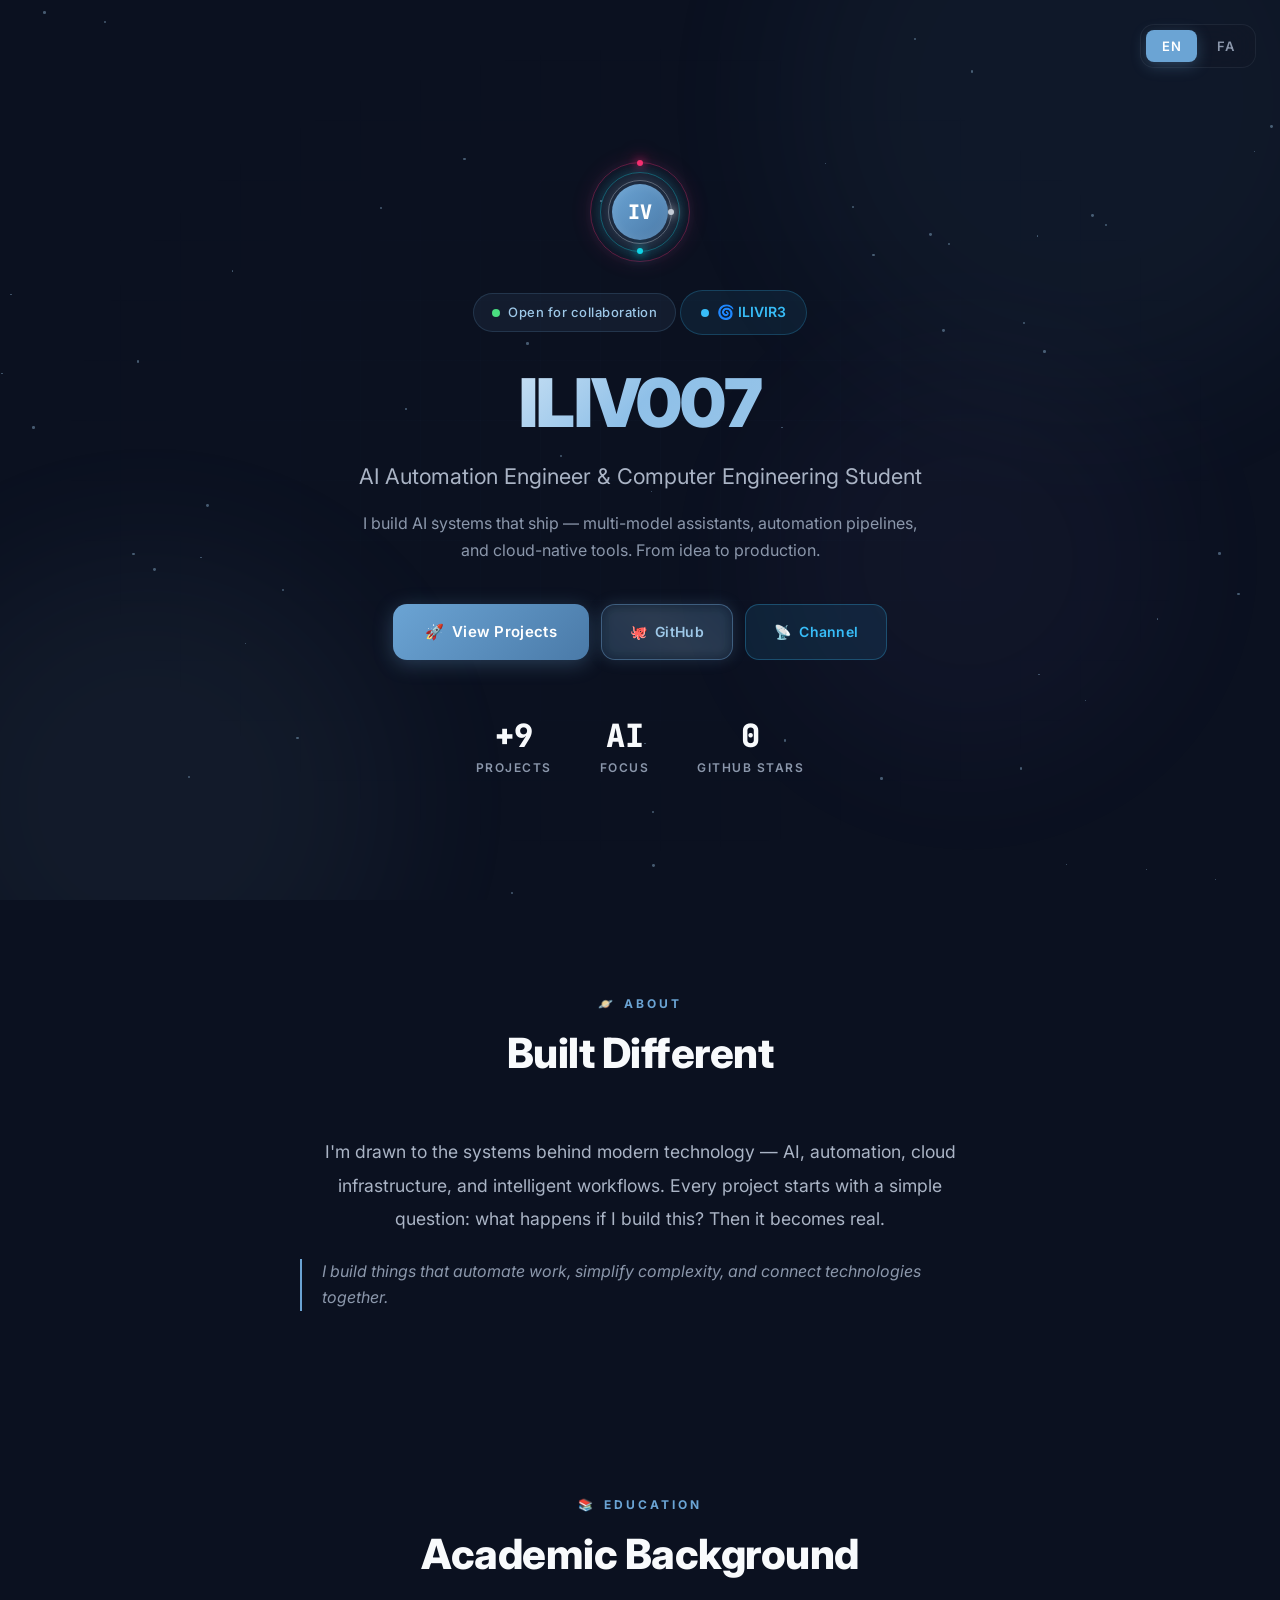
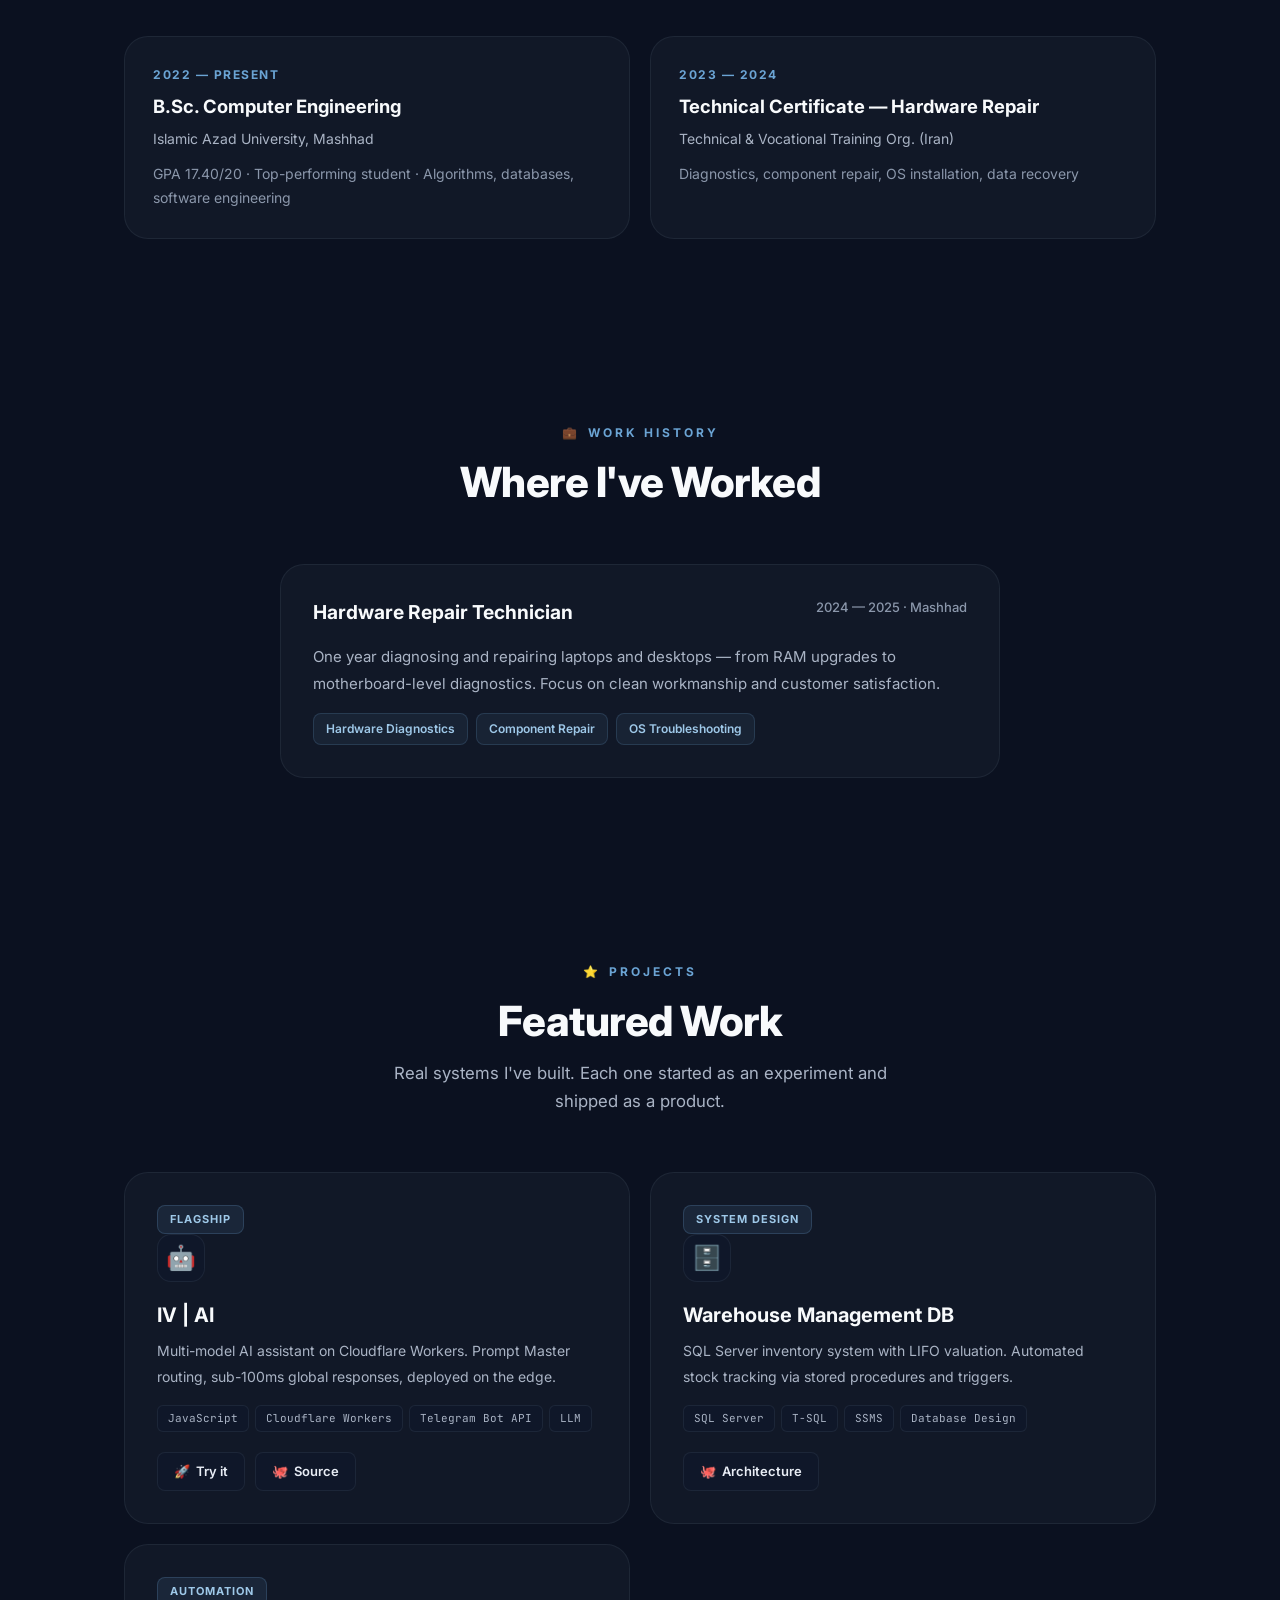
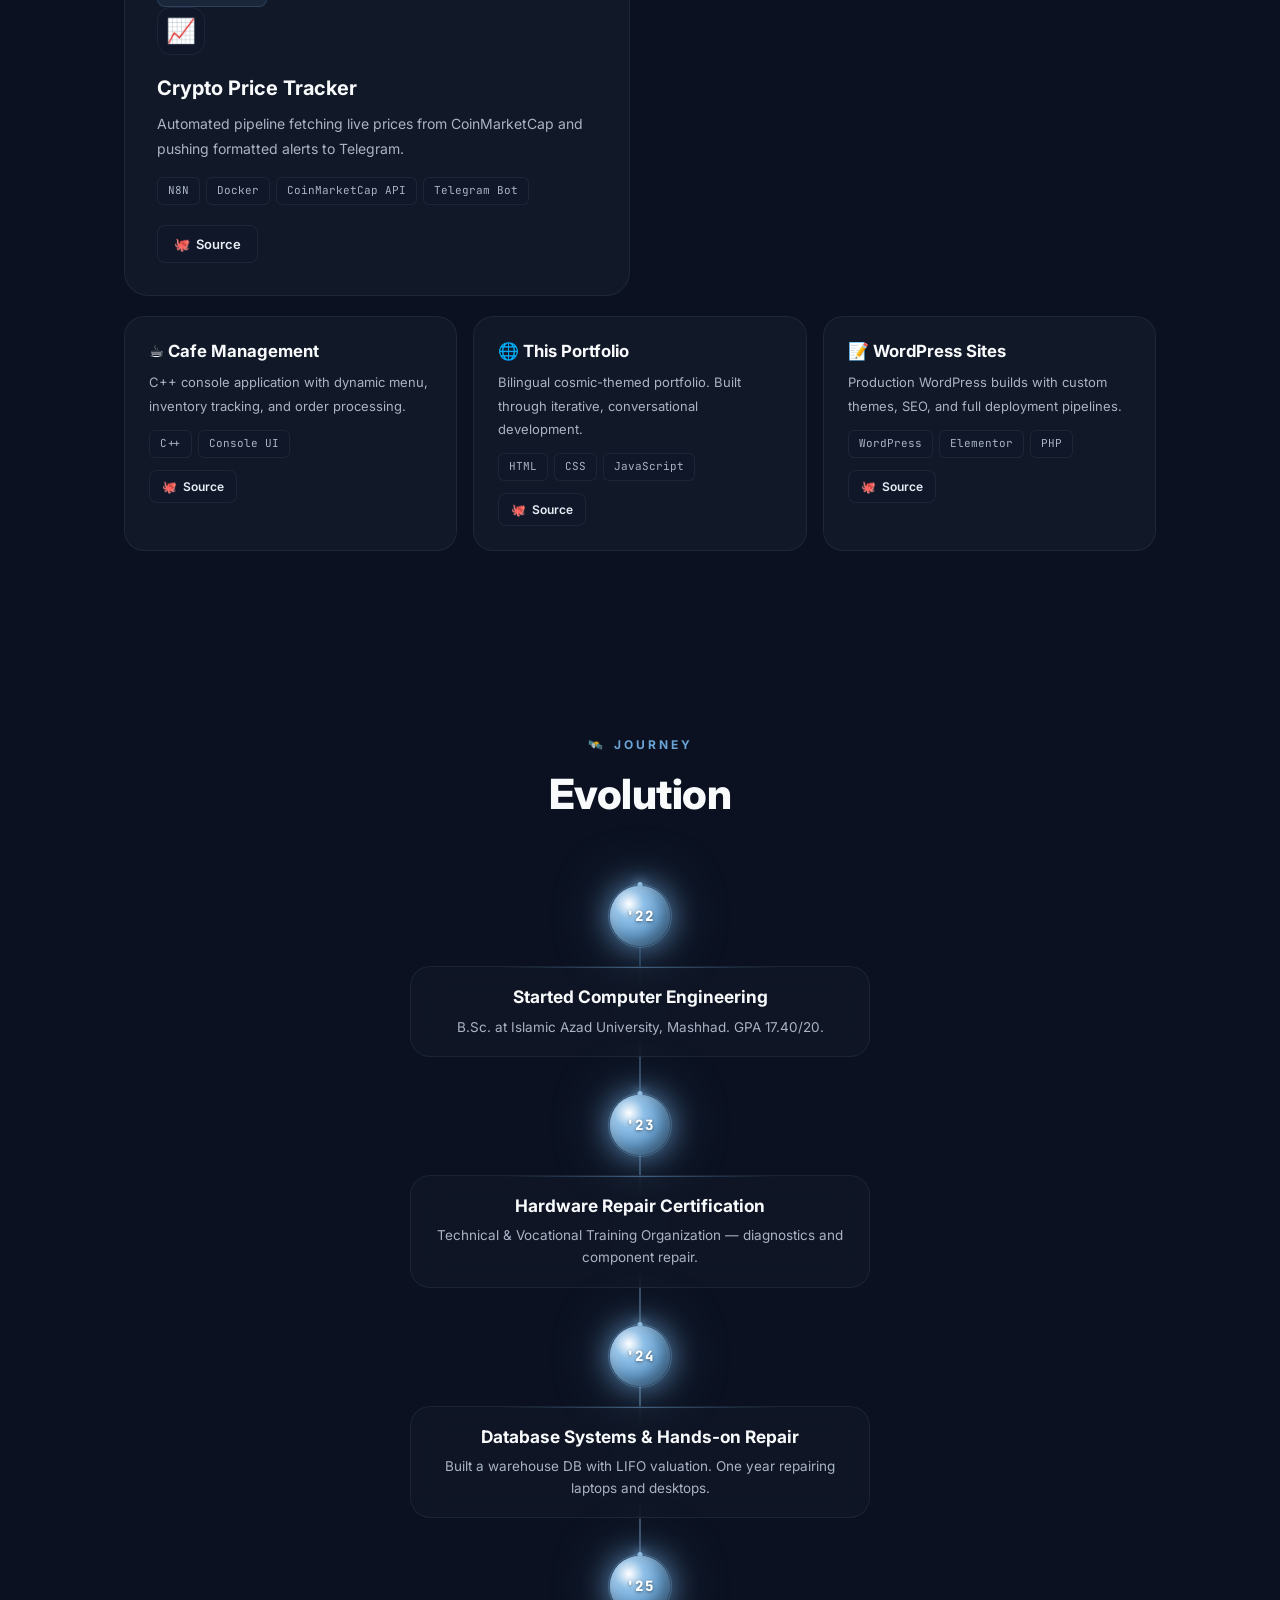
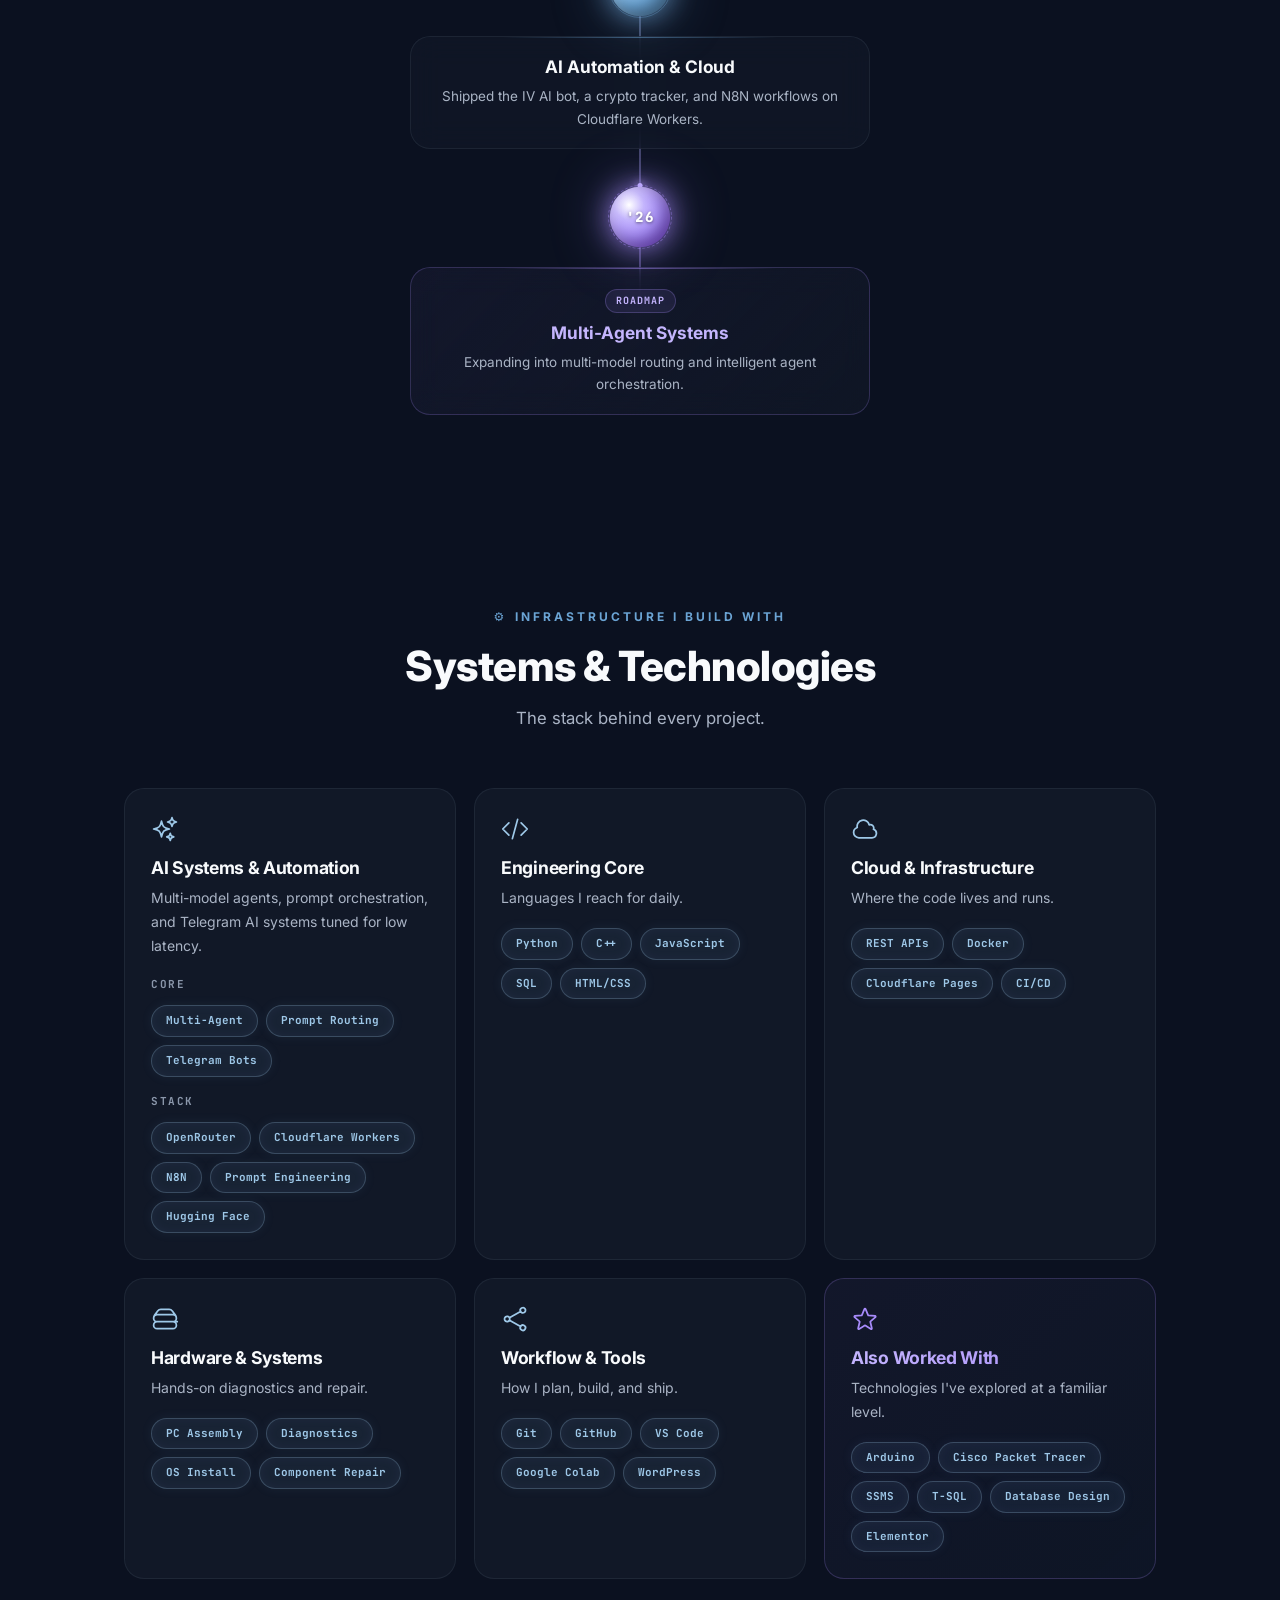
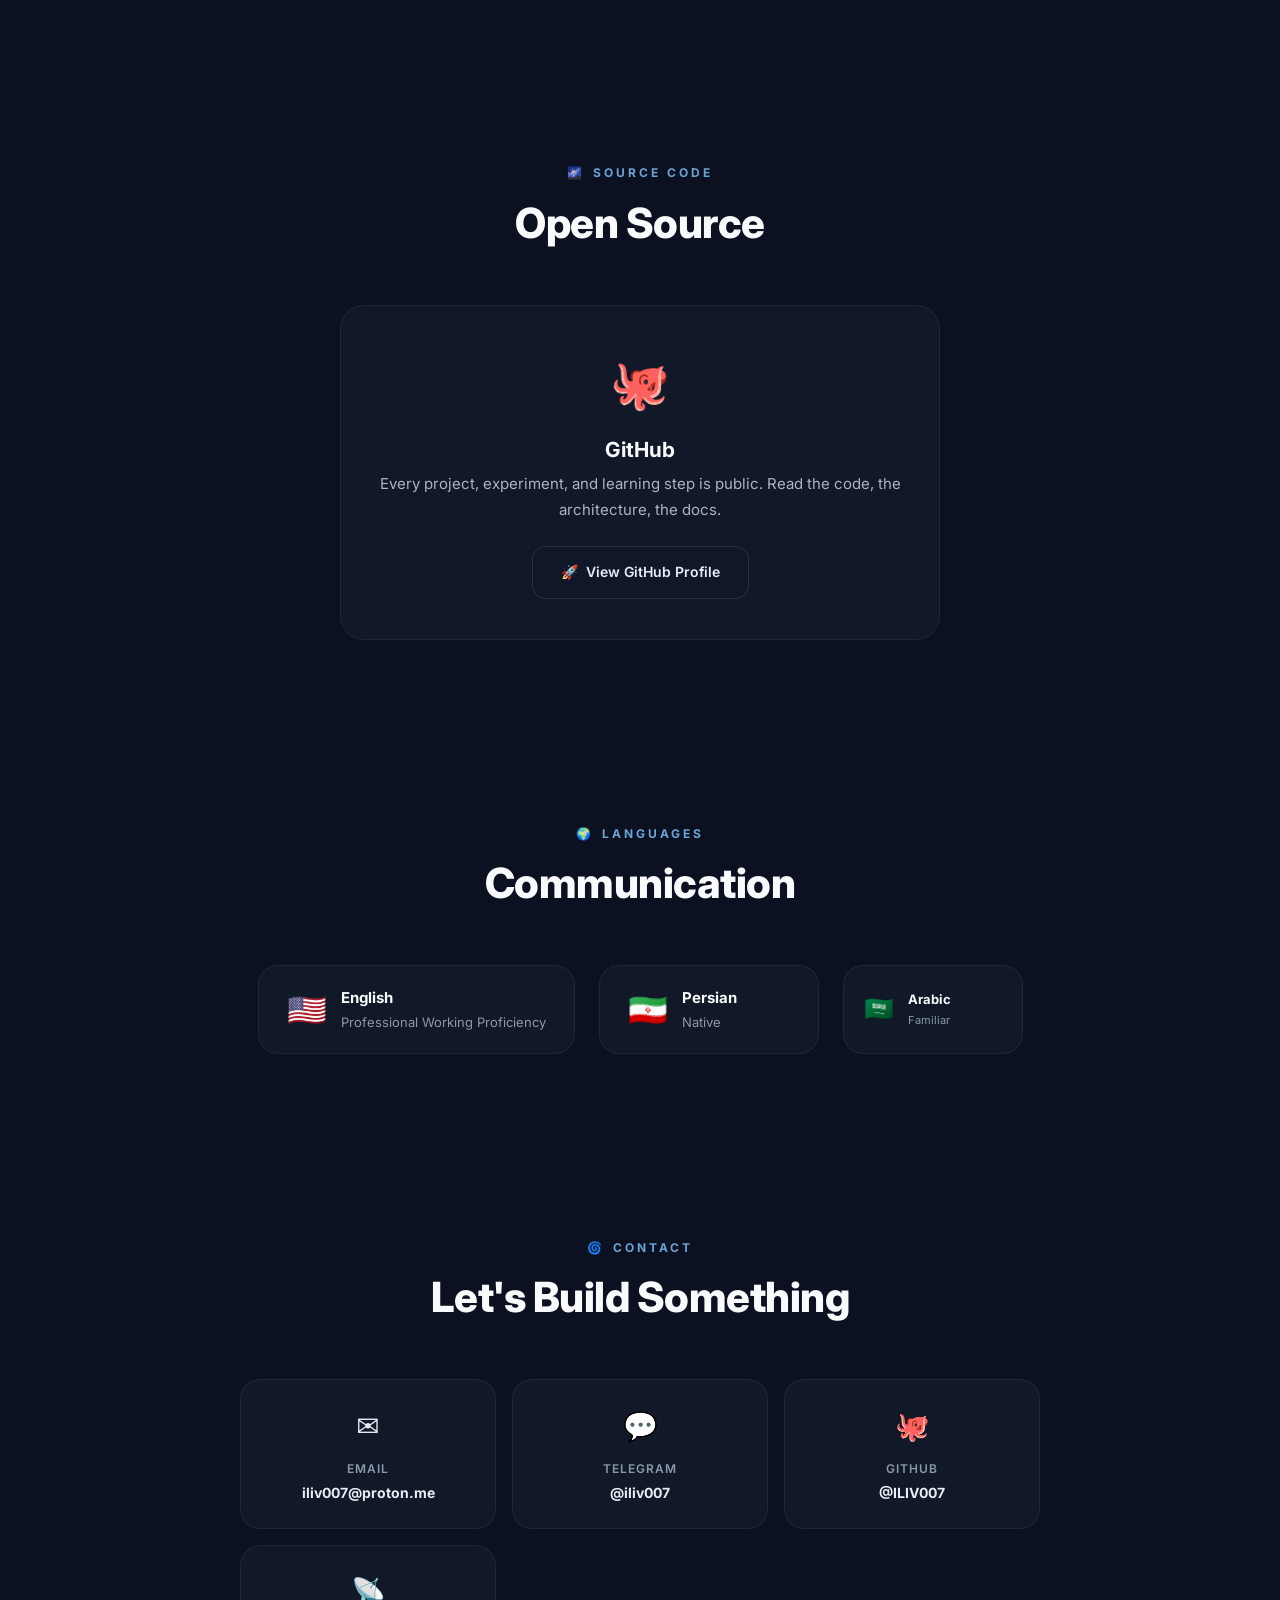
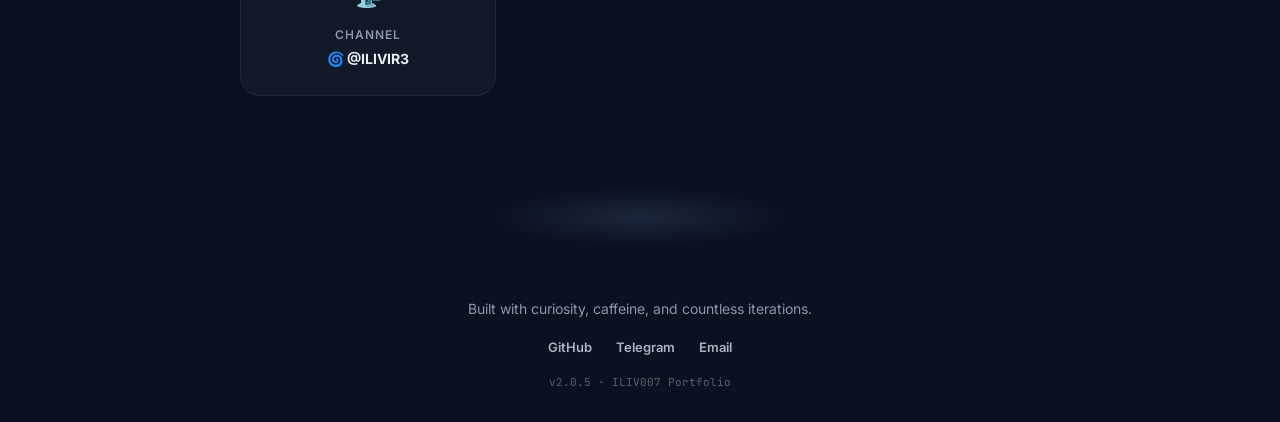
==== commit 4100b833: "v2.0.5" ====
--- a/index.html
+++ b/index.html
@@ -311,36 +311,52 @@
             </div>
             <div class="timeline reveal">
                 <div class="timeline-item">
-                    <div class="timeline-date">2022</div>
-                    <div class="timeline-body">
+                    <div class="timeline-node">
+                        <div class="timeline-ring" aria-hidden="true"></div>
+                        <div class="timeline-orb">'22</div>
+                    </div>
+                    <div class="timeline-card">
                         <div class="timeline-title" data-en="Started Computer Engineering" data-fa="آغاز مهندسی کامپیوتر">Started Computer Engineering</div>
                         <div class="timeline-desc" data-en="B.Sc. at Islamic Azad University, Mashhad. GPA 17.40/20." data-fa="کارشناسی دانشگاه آزاد اسلامی مشهد. معدل ۱۷.۴۰ از ۲۰.">B.Sc. at Islamic Azad University, Mashhad. GPA 17.40/20.</div>
                     </div>
                 </div>
                 <div class="timeline-item">
-                    <div class="timeline-date">2023</div>
-                    <div class="timeline-body">
+                    <div class="timeline-node">
+                        <div class="timeline-ring" aria-hidden="true"></div>
+                        <div class="timeline-orb">'23</div>
+                    </div>
+                    <div class="timeline-card">
                         <div class="timeline-title" data-en="Hardware Repair Certification" data-fa="گواهینامه تعمیر سخت‌افزار">Hardware Repair Certification</div>
                         <div class="timeline-desc" data-en="Technical &amp; Vocational Training Organization — diagnostics and component repair." data-fa="سازمان آموزش فنی و حرفه‌ای — عیب‌یابی و تعمیر قطعات.">Technical &amp; Vocational Training Organization — diagnostics and component repair.</div>
                     </div>
                 </div>
                 <div class="timeline-item">
-                    <div class="timeline-date">2024</div>
-                    <div class="timeline-body">
+                    <div class="timeline-node">
+                        <div class="timeline-ring" aria-hidden="true"></div>
+                        <div class="timeline-orb">'24</div>
+                    </div>
+                    <div class="timeline-card">
                         <div class="timeline-title" data-en="Database Systems &amp; Hands-on Repair" data-fa="پایگاه داده و تعمیر عملی">Database Systems &amp; Hands-on Repair</div>
                         <div class="timeline-desc" data-en="Built a warehouse DB with LIFO valuation. One year repairing laptops and desktops." data-fa="ساخت پایگاه داده انبار با ارزش‌گذاری LIFO. یک سال تعمیر لپ‌تاپ و رایانه رومیزی.">Built a warehouse DB with LIFO valuation. One year repairing laptops and desktops.</div>
                     </div>
                 </div>
                 <div class="timeline-item">
-                    <div class="timeline-date">2025</div>
-                    <div class="timeline-body">
+                    <div class="timeline-node">
+                        <div class="timeline-ring" aria-hidden="true"></div>
+                        <div class="timeline-orb">'25</div>
+                    </div>
+                    <div class="timeline-card">
                         <div class="timeline-title" data-en="AI Automation &amp; Cloud" data-fa="خودکارسازی هوش مصنوعی و ابر">AI Automation &amp; Cloud</div>
                         <div class="timeline-desc" data-en="Shipped the IV AI bot, a crypto tracker, and N8N workflows on Cloudflare Workers." data-fa="انتشار ربات IV AI، ردیاب ارز دیجیتال و گردش‌کارهای N8N روی Cloudflare Workers.">Shipped the IV AI bot, a crypto tracker, and N8N workflows on Cloudflare Workers.</div>
                     </div>
                 </div>
                 <div class="timeline-item timeline-future">
-                    <div class="timeline-date" data-en="2026 · Roadmap" data-fa="۲۰۲۶ · نقشه راه">2026 · Roadmap</div>
-                    <div class="timeline-body">
+                    <div class="timeline-node">
+                        <div class="timeline-ring" aria-hidden="true"></div>
+                        <div class="timeline-orb">'26</div>
+                    </div>
+                    <div class="timeline-card">
+                        <span class="timeline-badge" data-en="Roadmap" data-fa="نقشه راه">Roadmap</span>
                         <div class="timeline-title" data-en="Multi-Agent Systems" data-fa="سیستم‌های چندعاملی">Multi-Agent Systems</div>
                         <div class="timeline-desc" data-en="Expanding into multi-model routing and intelligent agent orchestration." data-fa="گسترش به سمت مسیریابی چندمدلی و هماهنگ‌سازی عامل‌های هوشمند.">Expanding into multi-model routing and intelligent agent orchestration.</div>
                     </div>
@@ -514,7 +530,7 @@
                 <a href="https://t.me/iliv007" target="_blank" rel="noopener noreferrer" class="footer-link">Telegram</a>
                 <a href="mailto:iliv007@proton.me" class="footer-link">Email</a>
             </div>
-            <p class="footer-version">v2.0.4 · ILIV007 Portfolio</p>
+            <p class="footer-version">v2.0.5 · ILIV007 Portfolio</p>
         </div>
     </footer>
 
--- a/css/sections.css
+++ b/css/sections.css
@@ -246,70 +246,258 @@
     display: inline-block;
 }
 
-/* ===== TIMELINE — clean row layout (unbreakable in LTR & RTL) ===== */
+/* ===== TIMELINE — Cosmic Journey (planets + orbital rings + comet) ===== */
 .timeline {
-    max-width: 760px;
+    max-width: 640px;
     margin: 0 auto;
+    position: relative;
+    padding: 8px 0;
+}
+
+/* The vertical energy line — centered, with a traveling comet */
+.timeline::before {
+    content: '';
+    position: absolute;
+    inset-inline-start: 50%;
+    top: 24px;
+    bottom: 24px;
+    width: 2px;
+    transform: translateX(-50%);
+    background: linear-gradient(to bottom,
+        transparent 0%,
+        var(--primary) 8%,
+        var(--accent) 50%,
+        var(--violet) 92%,
+        transparent 100%);
+    opacity: 0.35;
+    border-radius: 2px;
+}
+/* Comet traveling down the line */
+.timeline::after {
+    content: '';
+    position: absolute;
+    inset-inline-start: 50%;
+    top: 24px;
+    width: 8px;
+    height: 8px;
+    transform: translateX(-50%);
+    border-radius: 50%;
+    background: #fff;
+    box-shadow: 0 0 10px var(--accent), 0 0 22px var(--primary), 0 0 36px rgba(110, 164, 212, 0.4);
+    animation: cometFall 7s linear infinite;
+    pointer-events: none;
+}
+@keyframes cometFall {
+    0% { top: 18px; opacity: 0; }
+    8% { opacity: 1; }
+    92% { opacity: 1; }
+    100% { top: calc(100% - 18px); opacity: 0; }
+}
+
+.timeline-item {
+    position: relative;
+    display: flex;
+    flex-direction: column;
+    align-items: center;
+    margin-bottom: 36px;
+}
+.timeline-item:last-child { margin-bottom: 0; }
+
+/* The planet node — glowing orb with orbital ring */
+.timeline-node {
+    position: relative;
+    width: 64px;
+    height: 64px;
+    display: flex;
+    align-items: center;
+    justify-content: center;
+    z-index: 2;
+    margin-bottom: 18px;
+}
+.timeline-orb {
+    width: 56px;
+    height: 56px;
+    border-radius: 50%;
+    background: radial-gradient(circle at 32% 30%, #fff 0%, var(--primary-light) 25%, var(--primary) 55%, var(--primary-dark) 100%);
+    box-shadow:
+        0 0 18px rgba(110, 164, 212, 0.6),
+        0 0 40px rgba(110, 164, 212, 0.3),
+        inset -6px -6px 14px rgba(0, 0, 0, 0.35),
+        inset 4px 4px 10px rgba(255, 255, 255, 0.15);
+    display: flex;
+    align-items: center;
+    justify-content: center;
+    font-family: var(--font-mono);
+    font-size: 0.82rem;
+    font-weight: 800;
+    color: #fff;
+    text-shadow: 0 1px 3px rgba(0, 0, 0, 0.5);
+    letter-spacing: 0.5px;
+    transition: transform 0.4s var(--ease-spring), box-shadow 0.4s var(--ease-out);
+    position: relative;
+    z-index: 2;
+}
+/* Orbital ring — rotates around the orb */
+.timeline-ring {
+    position: absolute;
+    inset: 0;
+    border-radius: 50%;
+    border: 1px solid rgba(110, 164, 212, 0.35);
+    transform: rotate(0deg);
+    animation: ringSpin 14s linear infinite;
+    pointer-events: none;
+}
+.timeline-ring::before {
+    content: '';
+    position: absolute;
+    top: -3px;
+    inset-inline-start: 50%;
+    transform: translateX(-50%);
+    width: 5px;
+    height: 5px;
+    border-radius: 50%;
+    background: var(--accent);
+    box-shadow: 0 0 8px var(--accent), 0 0 14px var(--primary);
+}
+@keyframes ringSpin {
+    from { transform: rotate(0deg); }
+    to { transform: rotate(360deg); }
+}
+
+/* When the item scrolls into view, the orb pulses brighter */
+.timeline-item.visible .timeline-orb {
+    transform: scale(1.08);
+    box-shadow:
+        0 0 26px rgba(110, 164, 212, 0.8),
+        0 0 56px rgba(110, 164, 212, 0.4),
+        inset -6px -6px 14px rgba(0, 0, 0, 0.35),
+        inset 4px 4px 10px rgba(255, 255, 255, 0.2);
+}
+
+/* The card — glassmorphic, centered, with gradient top accent */
+.timeline-card {
+    background: var(--bg-glass);
+    backdrop-filter: blur(14px);
+    -webkit-backdrop-filter: blur(14px);
     border: 1px solid var(--border);
     border-radius: var(--radius-lg);
+    padding: 18px 22px;
+    width: 100%;
+    max-width: 460px;
+    text-align: center;
+    transition: border-color var(--transition), transform var(--transition), box-shadow var(--transition);
+    position: relative;
     overflow: hidden;
-    background: var(--bg-card);
-}
-.timeline-item {
-    display: grid;
-    grid-template-columns: 100px 1fr;
-    gap: 0;
-    border-bottom: 1px solid var(--border);
-    transition: background var(--transition);
-}
-.timeline-item:last-child { border-bottom: none; }
-.timeline-item:hover { background: var(--bg-card-hover); }
-.timeline-date {
-    font-family: var(--font-mono);
-    font-size: 0.95rem;
-    font-weight: 700;
-    color: var(--primary);
-    padding: 22px 20px;
-    border-inline-end: 1px solid var(--border);
-    background: rgba(110, 164, 212, 0.03);
-    display: flex;
-    align-items: center;
-    justify-content: center;
-    text-align: center;
-    letter-spacing: 0.5px;
-}
-.timeline-body {
-    padding: 22px 28px;
+}
+.timeline-card::before {
+    content: '';
+    position: absolute;
+    top: 0;
+    inset-inline-start: 20%;
+    inset-inline-end: 20%;
+    height: 1px;
+    background: linear-gradient(90deg, transparent, var(--primary), transparent);
+    opacity: 0.5;
+}
+.timeline-card:hover {
+    border-color: var(--border-hover);
+    transform: translateY(-2px);
+    box-shadow: var(--shadow-sm);
 }
 .timeline-title {
-    font-size: 1.02rem;
+    font-size: 1.08rem;
     font-weight: 700;
     color: var(--text-bright);
-    margin-bottom: 4px;
+    margin-bottom: 6px;
     line-height: 1.4;
 }
 .timeline-desc {
-    font-size: 14px;
+    font-size: 13.5px;
     color: var(--text-muted);
     line-height: 1.65;
 }
-.timeline-future .timeline-date { color: var(--violet); }
-.timeline-future .timeline-date {
-    background: rgba(167, 139, 250, 0.05);
+
+/* Roadmap (future) — violet planet with dashed ring */
+.timeline-future .timeline-orb {
+    background: radial-gradient(circle at 32% 30%, #fff 0%, var(--violet-light) 25%, var(--violet) 55%, #7c3aed 100%);
+    box-shadow:
+        0 0 18px rgba(167, 139, 250, 0.6),
+        0 0 40px rgba(167, 139, 250, 0.3),
+        inset -6px -6px 14px rgba(0, 0, 0, 0.35),
+        inset 4px 4px 10px rgba(255, 255, 255, 0.15);
+}
+.timeline-future .timeline-ring {
+    border-style: dashed;
+    border-color: rgba(167, 139, 250, 0.45);
+}
+.timeline-future .timeline-ring::before {
+    background: var(--violet-light);
+    box-shadow: 0 0 8px var(--violet-light), 0 0 14px var(--violet);
+}
+.timeline-future.visible .timeline-orb {
+    box-shadow:
+        0 0 26px rgba(167, 139, 250, 0.8),
+        0 0 56px rgba(167, 139, 250, 0.4),
+        inset -6px -6px 14px rgba(0, 0, 0, 0.35),
+        inset 4px 4px 10px rgba(255, 255, 255, 0.2);
+}
+.timeline-future .timeline-card {
+    border-color: rgba(167, 139, 250, 0.22);
+    background: linear-gradient(135deg, rgba(167, 139, 250, 0.05), var(--bg-glass));
+}
+.timeline-future .timeline-card::before {
+    background: linear-gradient(90deg, transparent, var(--violet), transparent);
 }
 .timeline-future .timeline-title { color: var(--violet-light); }
 
-@media (max-width: 560px) {
+/* Roadmap badge */
+.timeline-badge {
+    display: inline-block;
+    font-family: var(--font-mono);
+    font-size: 10px;
+    font-weight: 700;
+    color: var(--violet-light);
+    background: rgba(167, 139, 250, 0.1);
+    border: 1px solid rgba(167, 139, 250, 0.25);
+    border-radius: var(--radius-full);
+    padding: 3px 10px;
+    letter-spacing: 1px;
+    text-transform: uppercase;
+    margin-bottom: 8px;
+}
+
+/* On mobile, keep the line on the start edge (left in LTR, right in RTL) */
+@media (max-width: 600px) {
+    .timeline { max-width: 100%; padding-inline-start: 0; }
+    .timeline::before,
+    .timeline::after {
+        inset-inline-start: 30px;
+        transform: translateX(0);
+    }
     .timeline-item {
-        grid-template-columns: 1fr;
+        align-items: flex-start;
+        flex-direction: row;
+        gap: 20px;
     }
-    .timeline-date {
-        border-inline-end: none;
-        border-bottom: 1px solid var(--border);
-        padding: 14px 20px;
-        font-size: 0.85rem;
+    .timeline-node {
+        flex-shrink: 0;
+        width: 60px;
+        height: 60px;
+        margin-bottom: 0;
     }
-    .timeline-body { padding: 16px 20px; }
+    .timeline-orb {
+        width: 50px;
+        height: 50px;
+        font-size: 0.75rem;
+    }
+    .timeline-card {
+        text-align: start;
+        flex: 1;
+    }
+    .timeline-card::before {
+        inset-inline-start: 0;
+        inset-inline-end: 0;
+    }
 }
 
 /* ===== EDUCATION ===== */
--- a/css/responsive.css
+++ b/css/responsive.css
@@ -97,19 +97,26 @@
     .github-card,
     .lang-card,
     .contact-item,
-    .timeline,
-    .timeline-body {
+    .timeline-card {
         background: #fff !important;
         border: 1px solid #ccc !important;
         box-shadow: none !important;
         color: #000 !important;
+        backdrop-filter: none !important;
+        -webkit-backdrop-filter: none !important;
     }
-    .timeline-item { border-bottom: 1px solid #ccc !important; }
-    .timeline-date {
-        background: #f5f5f5 !important;
-        border-inline-end: 1px solid #ccc !important;
-        color: #333 !important;
+    .timeline::before, .timeline::after,
+    .timeline-ring { display: none !important; }
+    .timeline-orb {
+        background: #999 !important;
+        box-shadow: none !important;
+        color: #000 !important;
+        text-shadow: none !important;
     }
+    .timeline-item.visible .timeline-orb { transform: none !important; }
+    .timeline-future .timeline-orb { background: #777 !important; }
+    .timeline-future .timeline-title { color: #333 !important; }
+    .timeline-badge { color: #333 !important; border-color: #999 !important; background: #eee !important; }
 
     .stat-number, .stat-label,
     .project-title, .edu-title, .work-title,
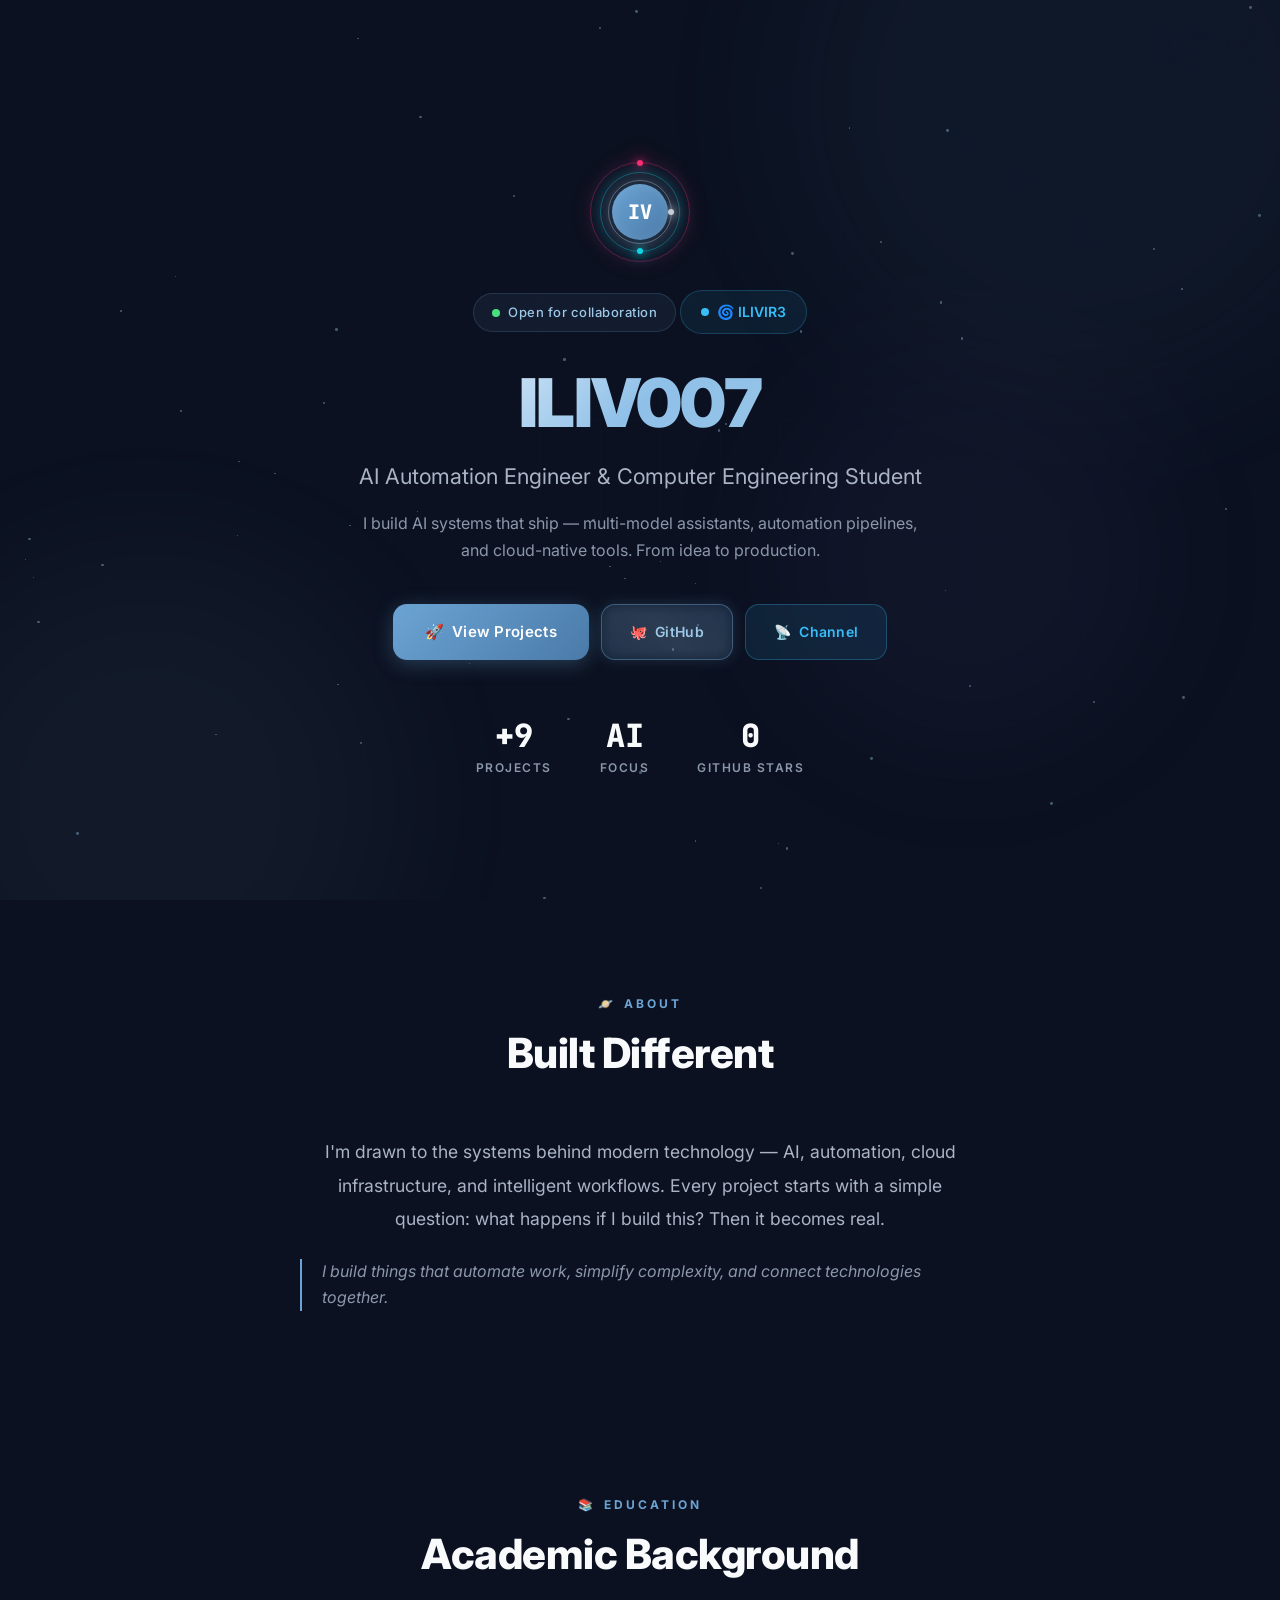
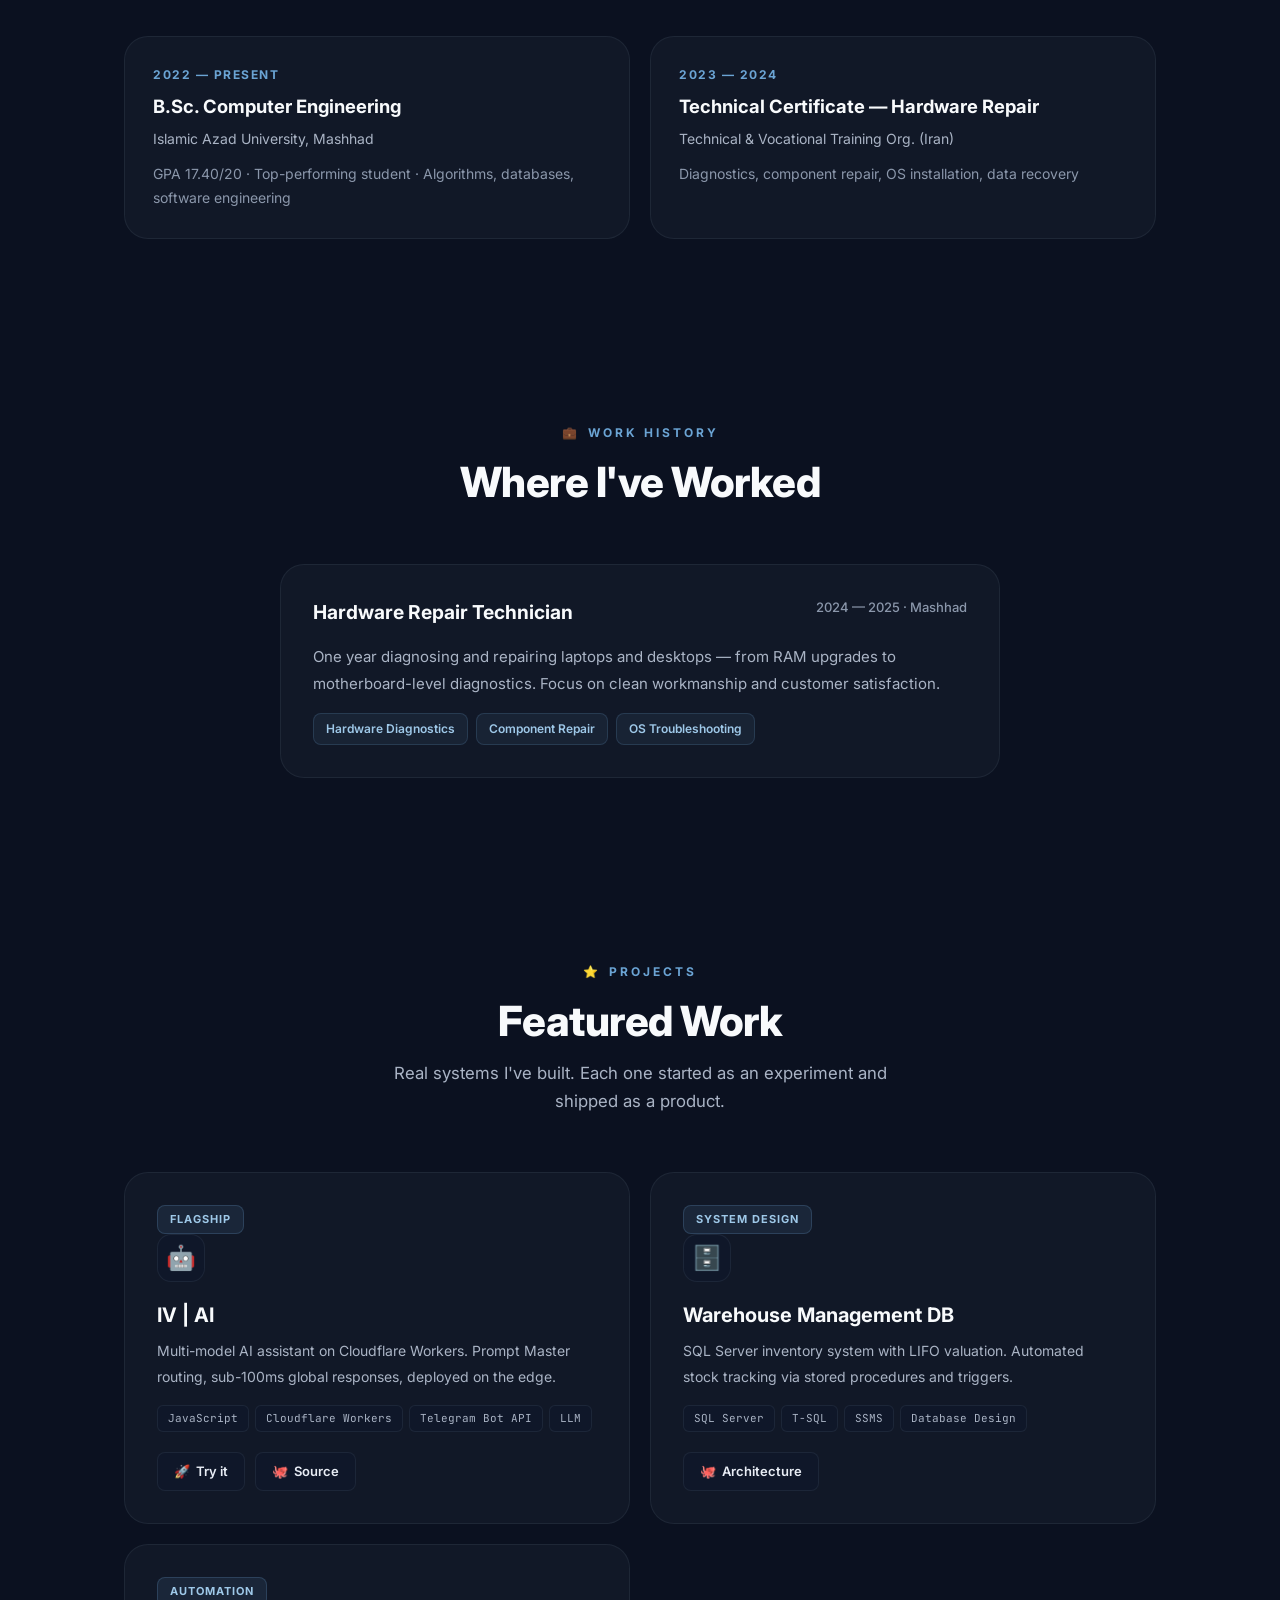
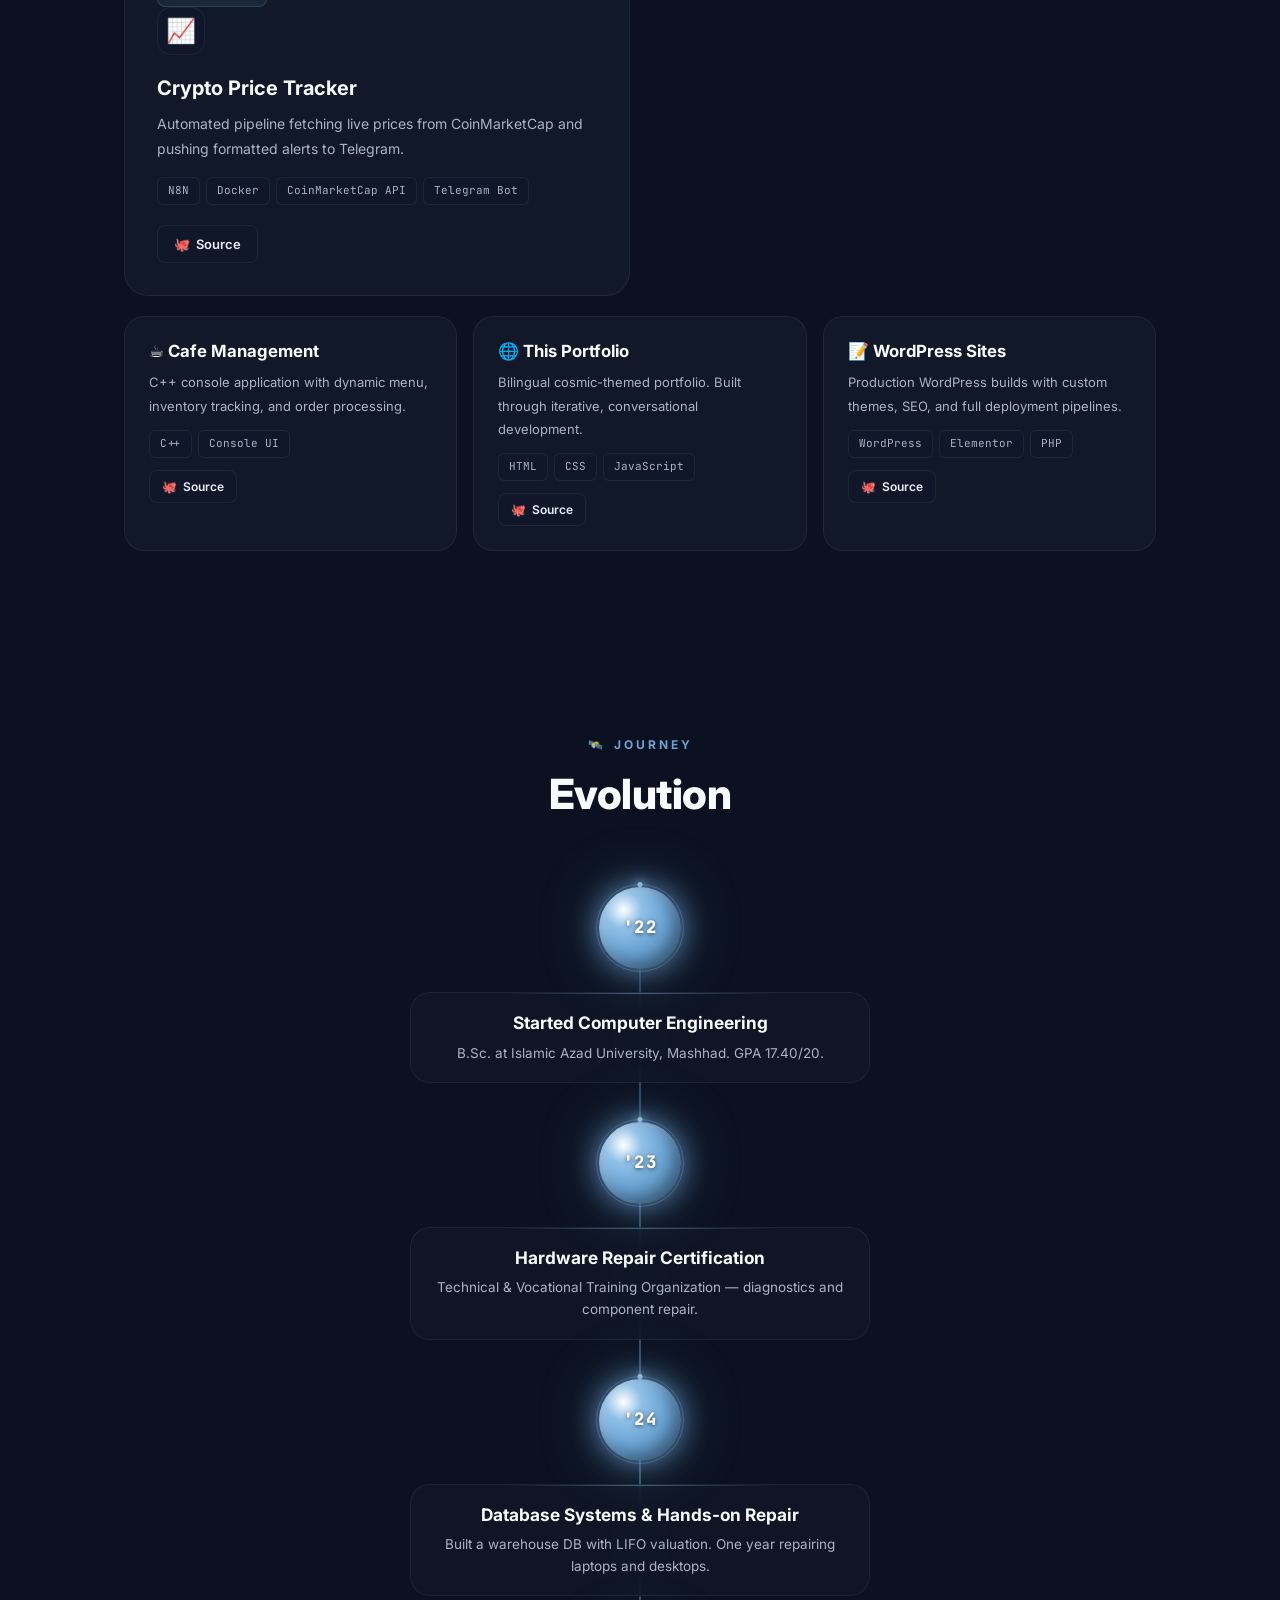
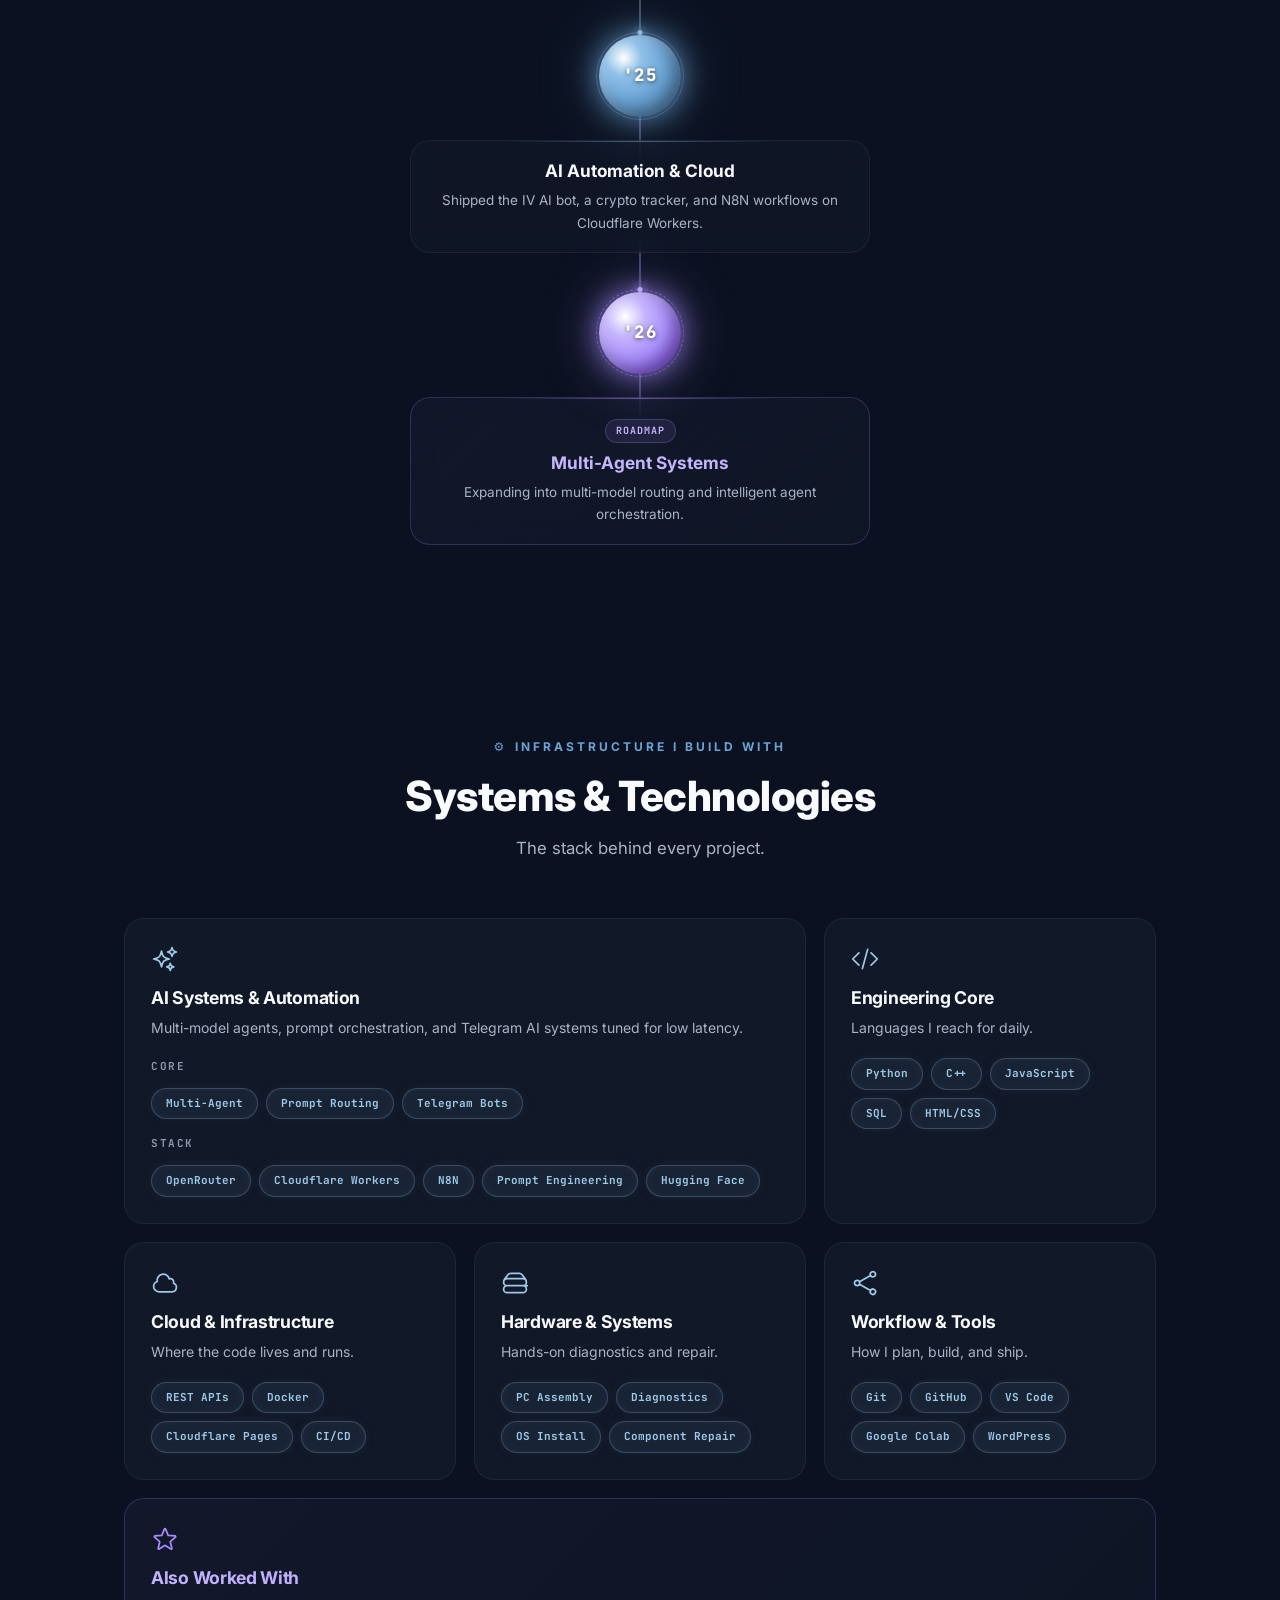
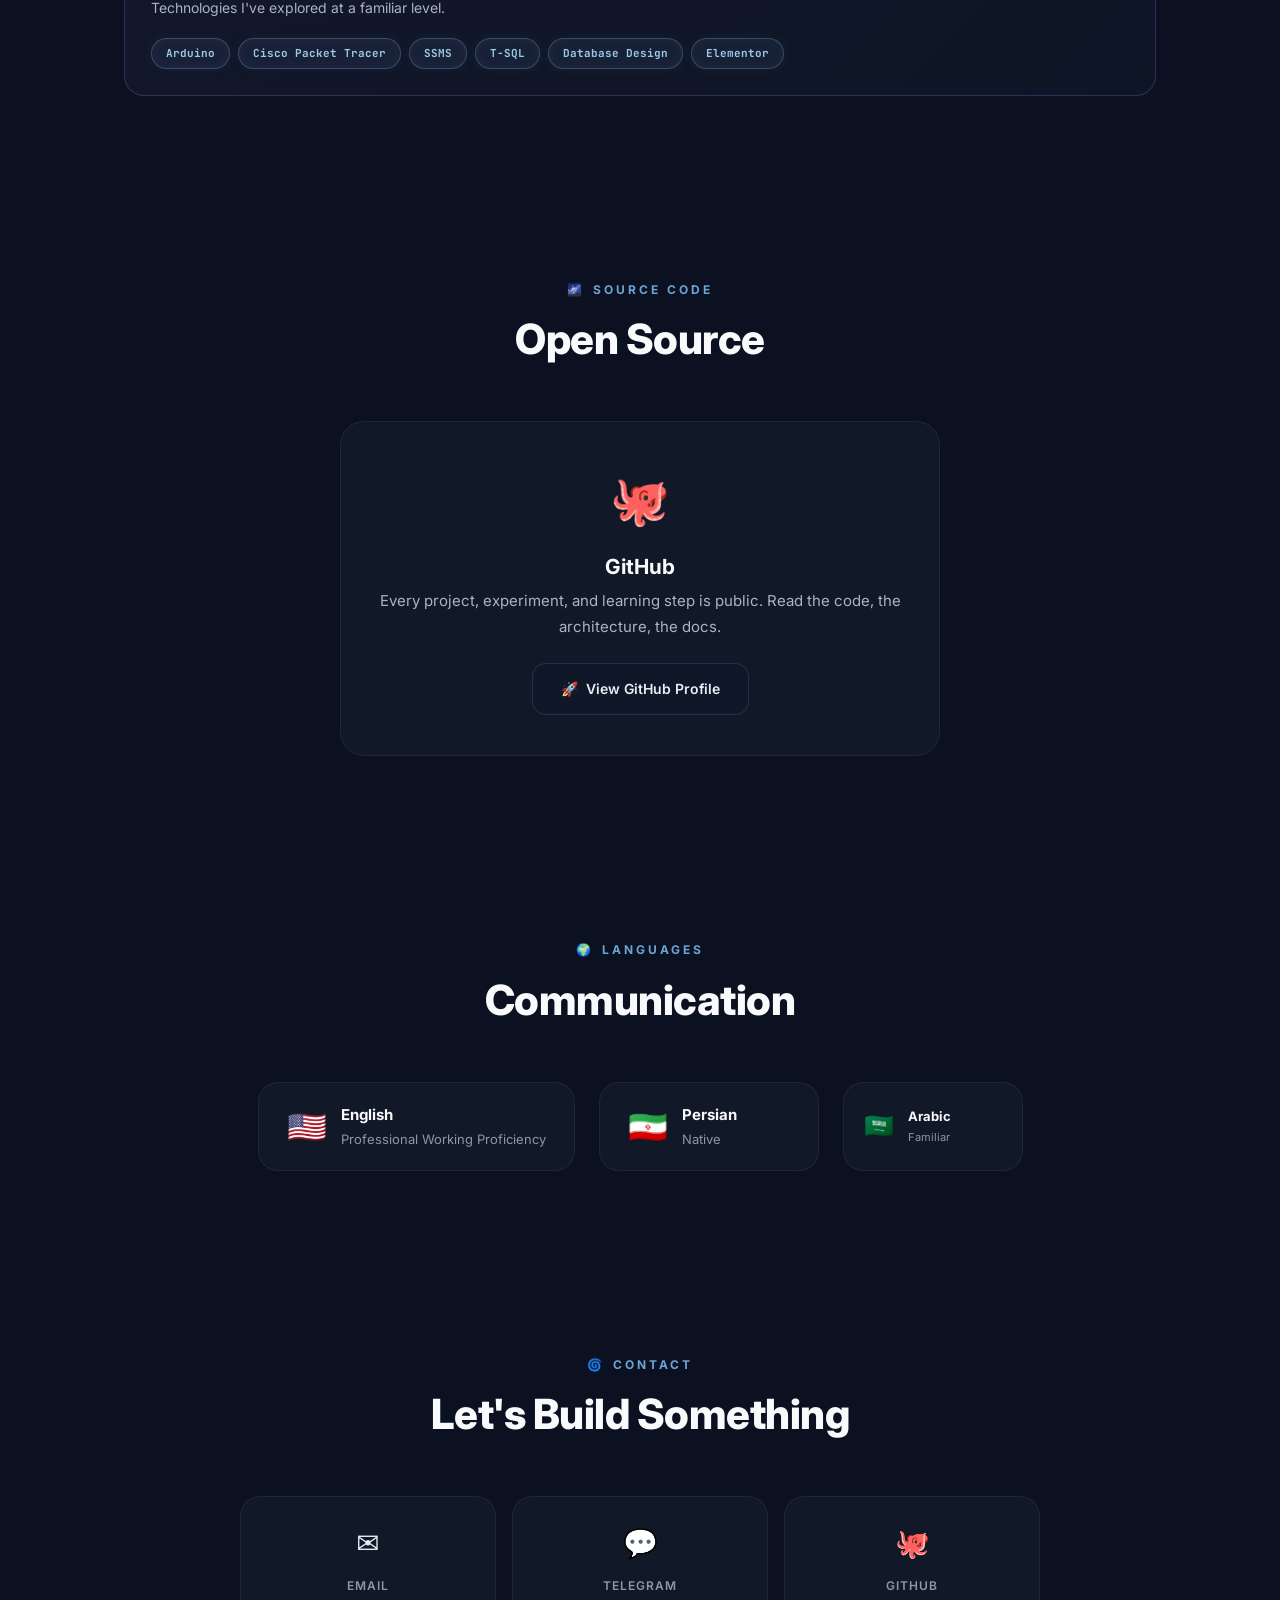
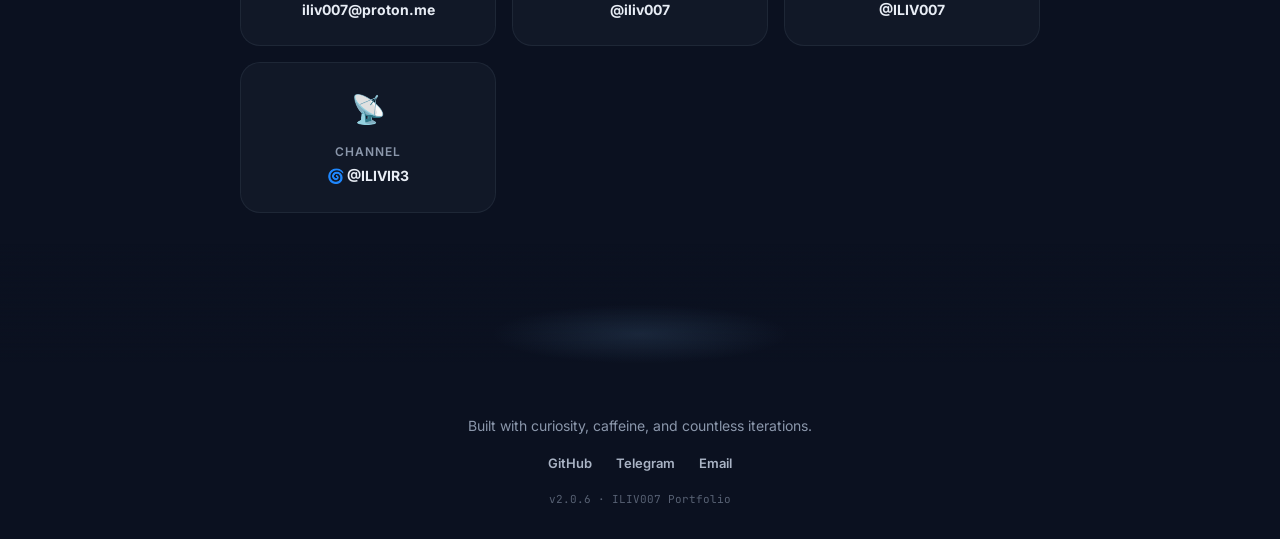
==== commit a2660184: "v2.0.6" ====
--- a/index.html
+++ b/index.html
@@ -121,7 +121,7 @@
                 </a>
                 <h1>ILIV007</h1>
                 <p class="hero-tagline" data-en="AI Automation Engineer &amp; Computer Engineering Student" data-fa="مهندس خودکارسازی هوش مصنوعی و دانشجوی مهندسی کامپیوتر">AI Automation Engineer &amp; Computer Engineering Student</p>
-                <p class="hero-desc" data-en="I build AI systems that ship — multi-model assistants, automation pipelines, and cloud-native tools. From idea to production." data-fa="سیستم‌های هوش مصنوعی می‌سازم که واقعاً منتشر می‌شوند — دستیارهای چندمدلی، خطوط لوله خودکارسازی و ابزارهای ابری. از ایده تا تولید.">I build AI systems that ship — multi-model assistants, automation pipelines, and cloud-native tools. From idea to production.</p>
+                <p class="hero-desc" data-en="I build AI systems that ship — multi-model assistants, automation pipelines, and cloud-native tools. From idea to production." data-fa="سیستم‌های هوش مصنوعی می‌سازم که واقعاً اجرا می‌شن — دستیارهای چندمدلی، خطوط لوله خودکارسازی و ابزارهای ابری. از ایده تا تولید.">I build AI systems that ship — multi-model assistants, automation pipelines, and cloud-native tools. From idea to production.</p>
                 <div class="hero-cta">
                     <a href="#projects" class="btn btn-primary">
                         <span aria-hidden="true">🚀</span>
@@ -159,11 +159,11 @@
         <div class="container">
             <div class="section-header reveal">
                 <div class="section-label"><span aria-hidden="true">🪐</span><span data-en="About" data-fa="درباره من">About</span></div>
-                <h2 id="about-title" data-en="Built Different" data-fa="متفاوت ساخته‌شده">Built Different</h2>
+                <h2 id="about-title" data-en="Built Different" data-fa="ساختن در ذاتمه">Built Different</h2>
             </div>
             <div class="about-content reveal">
-                <p class="about-text" data-en="I'm drawn to the systems behind modern technology — AI, automation, cloud infrastructure, and intelligent workflows. Every project starts with a simple question: what happens if I build this? Then it becomes real." data-fa="به سیستم‌های پشت فناوری روز علاقه‌مندم — هوش مصنوعی، خودکارسازی، زیرساخت ابری و گردش‌کار هوشمند. هر پروژه با یک پرسش ساده آغاز می‌شود: اگر این را بسازم چه می‌شود؟ سپس به واقعیت می‌پیوندد.">I'm drawn to the systems behind modern technology — AI, automation, cloud infrastructure, and intelligent workflows. Every project starts with a simple question: what happens if I build this? Then it becomes real.</p>
-                <div class="about-quote" data-en="I build things that automate work, simplify complexity, and connect technologies together." data-fa="چیزهایی می‌سازم که کار را خودکار می‌کنند، پیچیدگی را ساده می‌کنند و فناوری‌ها را به هم متصل می‌کنند.">I build things that automate work, simplify complexity, and connect technologies together.</div>
+                <p class="about-text" data-en="I'm drawn to the systems behind modern technology — AI, automation, cloud infrastructure, and intelligent workflows. Every project starts with a simple question: what happens if I build this? Then it becomes real." data-fa="به سیستم‌های پشت فناوری‌های روز علاقه‌دارم — هوش مصنوعی، خودکارسازی، زیرساخت ابری و گردش‌کارهای هوشمند. هر پروژه با یه سوال ساده شروع میشه: اگه اینو بسازم چی میشه؟ بعدش به واقعیت تبدیل میشه.">I'm drawn to the systems behind modern technology — AI, automation, cloud infrastructure, and intelligent workflows. Every project starts with a simple question: what happens if I build this? Then it becomes real.</p>
+                <div class="about-quote" data-en="I build things that automate work, simplify complexity, and connect technologies together." data-fa="چیزهایی می‌سازم که کار رو خودکار می‌کنن، پیچیدگی رو کم می‌کنن و فناوری‌ها رو به هم وصل می‌کنن.">I build things that automate work, simplify complexity, and connect technologies together.</div>
             </div>
         </div>
     </section>
@@ -180,7 +180,7 @@
                     <div class="edu-date">2022 — Present</div>
                     <div class="edu-title" data-en="B.Sc. Computer Engineering" data-fa="کارشناسی مهندسی کامپیوتر">B.Sc. Computer Engineering</div>
                     <div class="edu-school" data-en="Islamic Azad University, Mashhad" data-fa="دانشگاه آزاد اسلامی، مشهد">Islamic Azad University, Mashhad</div>
-                    <div class="edu-detail" data-en="GPA 17.40/20 · Top-performing student · Algorithms, databases, software engineering" data-fa="معدل ۱۷.۴۰ از ۲۰ · دانشجوی برتر · الگوریتم‌ها، پایگاه داده، مهندسی نرم‌افزار">GPA 17.40/20 · Top-performing student · Algorithms, databases, software engineering</div>
+                    <div class="edu-detail" data-en="GPA 17.40/20 · Top-performing student · Algorithms, databases, software engineering" data-fa="معدل ۱۷.۴۰ از ۲۰ · دانشجوی برتر · الگوریتم، پایگاه داده، مهندسی نرم‌افزار">GPA 17.40/20 · Top-performing student · Algorithms, databases, software engineering</div>
                 </article>
                 <article class="edu-card">
                     <div class="edu-date">2023 — 2024</div>
@@ -204,11 +204,11 @@
                     <div class="work-title" data-en="Hardware Repair Technician" data-fa="تکنسین تعمیرات سخت‌افزار">Hardware Repair Technician</div>
                     <div class="work-meta" data-en="2024 — 2025 · Mashhad" data-fa="۱۴۰۳ — ۱۴۰۴ · مشهد">2024 — 2025 · Mashhad</div>
                 </div>
-                <p class="work-desc" data-en="One year diagnosing and repairing laptops and desktops — from RAM upgrades to motherboard-level diagnostics. Focus on clean workmanship and customer satisfaction." data-fa="یک سال عیب‌یابی و تعمیر لپ‌تاپ و رایانه رومیزی — از ارتقای حافظه تا عیب‌یابی در سطح مادربرد. با تمرکز بر کیفیت کار و رضایت مشتری.">One year diagnosing and repairing laptops and desktops — from RAM upgrades to motherboard-level diagnostics. Focus on clean workmanship and customer satisfaction.</p>
+                <p class="work-desc" data-en="One year diagnosing and repairing laptops and desktops — from RAM upgrades to motherboard-level diagnostics. Focus on clean workmanship and customer satisfaction." data-fa="یک سال عیب‌یابی و تعمیر لپ‌تاپ و کامپیوتر — از ارتقای RAM تا عیب‌یابی سطح مادربرد. با تمرکز روی کیفیت کار و رضایت مشتری.">One year diagnosing and repairing laptops and desktops — from RAM upgrades to motherboard-level diagnostics. Focus on clean workmanship and customer satisfaction.</p>
                 <div class="work-tags">
                     <span class="work-tag" data-en="Hardware Diagnostics" data-fa="عیب‌یابی سخت‌افزار">Hardware Diagnostics</span>
                     <span class="work-tag" data-en="Component Repair" data-fa="تعمیر قطعات">Component Repair</span>
-                    <span class="work-tag" data-en="OS Troubleshooting" data-fa="رفع خطای سیستم‌عامل">OS Troubleshooting</span>
+                    <span class="work-tag" data-en="OS Troubleshooting" data-fa="رفع مشکلات سیستم‌عامل">OS Troubleshooting</span>
                 </div>
             </article>
         </div>
@@ -220,7 +220,7 @@
             <div class="section-header reveal">
                 <div class="section-label"><span aria-hidden="true">⭐</span><span data-en="Projects" data-fa="پروژه‌ها">Projects</span></div>
                 <h2 id="projects-title" data-en="Featured Work" data-fa="کارهای برجسته">Featured Work</h2>
-                <p class="section-desc" data-en="Real systems I've built. Each one started as an experiment and shipped as a product." data-fa="سیستم‌های واقعی که ساختم. هر کدام از یک آزمایش آغاز شد و به محصولی عملیاتی رسید.">Real systems I've built. Each one started as an experiment and shipped as a product.</p>
+                <p class="section-desc" data-en="Real systems I've built. Each one started as an experiment and shipped as a product." data-fa="سیستم‌های واقعی که ساختم. هر کدوم با یه آزمایش شروع شد و به محصول نهایی رسید.">Real systems I've built. Each one started as an experiment and shipped as a product.</p>
             </div>
             <div class="project-featured reveal">
                 <!-- IV AI -->
@@ -228,7 +228,7 @@
                     <div class="badge" data-en="Flagship" data-fa="پرچم‌دار">Flagship</div>
                     <div class="project-icon" aria-hidden="true">🤖</div>
                     <h3 class="project-title">IV | AI</h3>
-                    <p class="project-desc" data-en="Multi-model AI assistant on Cloudflare Workers. Prompt Master routing, sub-100ms global responses, deployed on the edge." data-fa="دستیار هوش مصنوعی چندمدلی روی Cloudflare Workers. مسیریابی Prompt Master، پاسخ جهانی زیر ۱۰۰ میلی‌ثانیه، اجرا روی لبه.">Multi-model AI assistant on Cloudflare Workers. Prompt Master routing, sub-100ms global responses, deployed on the edge.</p>
+                    <p class="project-desc" data-en="Multi-model AI assistant on Cloudflare Workers. Prompt Master routing, sub-100ms global responses, deployed on the edge." data-fa="دستیار هوش مصنوعی چندمدلی روی Cloudflare Workers. سیستم Prompt Master برای مسیریابی، پاسخ زیر ۱۰۰ میلی‌ثانیه در سراسر دنیا، اجرا روی لبه.">Multi-model AI assistant on Cloudflare Workers. Prompt Master routing, sub-100ms global responses, deployed on the edge.</p>
                     <div class="project-stack">
                         <span class="tag-mono">JavaScript</span>
                         <span class="tag-mono">Cloudflare Workers</span>
@@ -236,8 +236,8 @@
                         <span class="tag-mono">LLM</span>
                     </div>
                     <div class="project-links">
-                        <a href="https://t.me/IVAI_Llm_bot" target="_blank" rel="noopener noreferrer" class="project-link"><span aria-hidden="true">🚀</span> <span data-en="Try it" data-fa="امتحان کنید">Try it</span></a>
-                        <a href="https://github.com/ILIV007" target="_blank" rel="noopener noreferrer" class="project-link"><span aria-hidden="true">🐙</span> <span data-en="Source" data-fa="کد منبع">Source</span></a>
+                        <a href="https://t.me/IVAI_Llm_bot" target="_blank" rel="noopener noreferrer" class="project-link"><span aria-hidden="true">🚀</span> <span data-en="Try it" data-fa="امتحان کن">Try it</span></a>
+                        <a href="https://github.com/ILIV007" target="_blank" rel="noopener noreferrer" class="project-link"><span aria-hidden="true">🐙</span> <span data-en="Source" data-fa="سورس کد">Source</span></a>
                     </div>
                 </article>
                 <!-- Warehouse DB -->
@@ -245,7 +245,7 @@
                     <div class="badge" data-en="System Design" data-fa="طراحی سیستم">System Design</div>
                     <div class="project-icon" aria-hidden="true">🗄️</div>
                     <h3 class="project-title" data-en="Warehouse Management DB" data-fa="پایگاه داده مدیریت انبار">Warehouse Management DB</h3>
-                    <p class="project-desc" data-en="SQL Server inventory system with LIFO valuation. Automated stock tracking via stored procedures and triggers." data-fa="سیستم مدیریت موجودی SQL Server با ارزش‌گذاری LIFO. ردیابی خودکار موجودی از طریق رویه‌های ذخیره‌شده و ماشه‌ها.">SQL Server inventory system with LIFO valuation. Automated stock tracking via stored procedures and triggers.</p>
+                    <p class="project-desc" data-en="SQL Server inventory system with LIFO valuation. Automated stock tracking via stored procedures and triggers." data-fa="سیستم مدیریت موجودی SQL Server با ارزش‌گذاری LIFO. ردیابی خودکار موجودی با رویه‌های ذخیره‌شده و تریگرها.">SQL Server inventory system with LIFO valuation. Automated stock tracking via stored procedures and triggers.</p>
                     <div class="project-stack">
                         <span class="tag-mono">SQL Server</span>
                         <span class="tag-mono">T-SQL</span>
@@ -261,7 +261,7 @@
                     <div class="badge" data-en="Automation" data-fa="خودکارسازی">Automation</div>
                     <div class="project-icon" aria-hidden="true">📈</div>
                     <h3 class="project-title" data-en="Crypto Price Tracker" data-fa="ردیاب قیمت ارز دیجیتال">Crypto Price Tracker</h3>
-                    <p class="project-desc" data-en="Automated pipeline fetching live prices from CoinMarketCap and pushing formatted alerts to Telegram." data-fa="خط لوله خودکار برای دریافت قیمت زنده از CoinMarketCap و ارسال هشدارهای قالب‌بندی‌شده به تلگرام.">Automated pipeline fetching live prices from CoinMarketCap and pushing formatted alerts to Telegram.</p>
+                    <p class="project-desc" data-en="Automated pipeline fetching live prices from CoinMarketCap and pushing formatted alerts to Telegram." data-fa="خط لوله خودکار برای دریافت قیمت زنده ارز دیجیتال از CoinMarketCap و ارسال هشدار به تلگرام.">Automated pipeline fetching live prices from CoinMarketCap and pushing formatted alerts to Telegram.</p>
                     <div class="project-stack">
                         <span class="tag-mono">N8N</span>
                         <span class="tag-mono">Docker</span>
@@ -269,7 +269,7 @@
                         <span class="tag-mono">Telegram Bot</span>
                     </div>
                     <div class="project-links">
-                        <a href="https://github.com/ILIV007" target="_blank" rel="noopener noreferrer" class="project-link"><span aria-hidden="true">🐙</span> <span data-en="Source" data-fa="کد منبع">Source</span></a>
+                        <a href="https://github.com/ILIV007" target="_blank" rel="noopener noreferrer" class="project-link"><span aria-hidden="true">🐙</span> <span data-en="Source" data-fa="سورس کد">Source</span></a>
                     </div>
                 </article>
             </div>
@@ -279,23 +279,23 @@
                     <p class="project-desc" data-en="C++ console application with dynamic menu, inventory tracking, and order processing." data-fa="برنامه کنسول C++ با منوی پویا، ردیابی موجودی و پردازش سفارش.">C++ console application with dynamic menu, inventory tracking, and order processing.</p>
                     <div class="project-stack"><span class="tag-mono">C++</span><span class="tag-mono">Console UI</span></div>
                     <div class="project-links">
-                        <a href="https://github.com/ILIV007" target="_blank" rel="noopener noreferrer" class="project-link"><span aria-hidden="true">🐙</span> <span data-en="Source" data-fa="کد منبع">Source</span></a>
+                        <a href="https://github.com/ILIV007" target="_blank" rel="noopener noreferrer" class="project-link"><span aria-hidden="true">🐙</span> <span data-en="Source" data-fa="سورس کد">Source</span></a>
                     </div>
                 </article>
                 <article class="project-compact">
                     <h3 class="project-title"><span aria-hidden="true">🌐</span> <span data-en="This Portfolio" data-fa="این پورتفولیو">This Portfolio</span></h3>
-                    <p class="project-desc" data-en="Bilingual cosmic-themed portfolio. Built through iterative, conversational development." data-fa="پورتفولیو دوزبانه با تم کیهانی. ساخته‌شده از طریق توسعه مکرر و مکالمه‌ای.">Bilingual cosmic-themed portfolio. Built through iterative, conversational development.</p>
+                    <p class="project-desc" data-en="Bilingual cosmic-themed portfolio. Built through iterative, conversational development." data-fa="پورتفولیو دوزبانه با تم کیهانی. با توسعه مکرر و مکالمه‌ای ساخته شده.">Bilingual cosmic-themed portfolio. Built through iterative, conversational development.</p>
                     <div class="project-stack"><span class="tag-mono">HTML</span><span class="tag-mono">CSS</span><span class="tag-mono">JavaScript</span></div>
                     <div class="project-links">
-                        <a href="https://github.com/ILIV007" target="_blank" rel="noopener noreferrer" class="project-link"><span aria-hidden="true">🐙</span> <span data-en="Source" data-fa="کد منبع">Source</span></a>
+                        <a href="https://github.com/ILIV007" target="_blank" rel="noopener noreferrer" class="project-link"><span aria-hidden="true">🐙</span> <span data-en="Source" data-fa="سورس کد">Source</span></a>
                     </div>
                 </article>
                 <article class="project-compact">
                     <h3 class="project-title"><span aria-hidden="true">📝</span> <span data-en="WordPress Sites" data-fa="سایت‌های وردپرس">WordPress Sites</span></h3>
-                    <p class="project-desc" data-en="Production WordPress builds with custom themes, SEO, and full deployment pipelines." data-fa="سایت‌های وردپرسی آماده تولید با قالب‌های سفارشی، سئو و خط لوله استقرار کامل.">Production WordPress builds with custom themes, SEO, and full deployment pipelines.</p>
+                    <p class="project-desc" data-en="Production WordPress builds with custom themes, SEO, and full deployment pipelines." data-fa="سایت‌های وردپرسی آماده تولید با قالب سفارشی، سئو و خط لوله استقرار کامل.">Production WordPress builds with custom themes, SEO, and full deployment pipelines.</p>
                     <div class="project-stack"><span class="tag-mono">WordPress</span><span class="tag-mono">Elementor</span><span class="tag-mono">PHP</span></div>
                     <div class="project-links">
-                        <a href="https://github.com/ILIV007" target="_blank" rel="noopener noreferrer" class="project-link"><span aria-hidden="true">🐙</span> <span data-en="Source" data-fa="کد منبع">Source</span></a>
+                        <a href="https://github.com/ILIV007" target="_blank" rel="noopener noreferrer" class="project-link"><span aria-hidden="true">🐙</span> <span data-en="Source" data-fa="سورس کد">Source</span></a>
                     </div>
                 </article>
             </div>
@@ -336,8 +336,8 @@
                         <div class="timeline-orb">'24</div>
                     </div>
                     <div class="timeline-card">
-                        <div class="timeline-title" data-en="Database Systems &amp; Hands-on Repair" data-fa="پایگاه داده و تعمیر عملی">Database Systems &amp; Hands-on Repair</div>
-                        <div class="timeline-desc" data-en="Built a warehouse DB with LIFO valuation. One year repairing laptops and desktops." data-fa="ساخت پایگاه داده انبار با ارزش‌گذاری LIFO. یک سال تعمیر لپ‌تاپ و رایانه رومیزی.">Built a warehouse DB with LIFO valuation. One year repairing laptops and desktops.</div>
+                        <div class="timeline-title" data-en="Database Systems &amp; Hands-on Repair" data-fa="پایگاه داده و کار عملی">Database Systems &amp; Hands-on Repair</div>
+                        <div class="timeline-desc" data-en="Built a warehouse DB with LIFO valuation. One year repairing laptops and desktops." data-fa="ساخت پایگاه داده انبار با LIFO. یک سال تعمیر لپ‌تاپ و کامپیوتر.">Built a warehouse DB with LIFO valuation. One year repairing laptops and desktops.</div>
                     </div>
                 </div>
                 <div class="timeline-item">
@@ -358,7 +358,7 @@
                     <div class="timeline-card">
                         <span class="timeline-badge" data-en="Roadmap" data-fa="نقشه راه">Roadmap</span>
                         <div class="timeline-title" data-en="Multi-Agent Systems" data-fa="سیستم‌های چندعاملی">Multi-Agent Systems</div>
-                        <div class="timeline-desc" data-en="Expanding into multi-model routing and intelligent agent orchestration." data-fa="گسترش به سمت مسیریابی چندمدلی و هماهنگ‌سازی عامل‌های هوشمند.">Expanding into multi-model routing and intelligent agent orchestration.</div>
+                        <div class="timeline-desc" data-en="Expanding into multi-model routing and intelligent agent orchestration." data-fa="حرکت به سمت مسیریابی چندمدلی و هماهنگ‌سازی عامل‌های هوشمند.">Expanding into multi-model routing and intelligent agent orchestration.</div>
                     </div>
                 </div>
             </div>
@@ -369,16 +369,16 @@
     <section class="section" id="toolkit" aria-labelledby="toolkit-title">
         <div class="container">
             <div class="toolkit-header reveal">
-                <div class="section-label"><span aria-hidden="true">⚙️</span><span data-en="Infrastructure I Build With" data-fa="زیرساختی که با آن می‌سازم">Infrastructure I Build With</span></div>
+                <div class="section-label"><span aria-hidden="true">⚙️</span><span data-en="Infrastructure I Build With" data-fa="ابزارهایی که باشون می‌سازم">Infrastructure I Build With</span></div>
                 <h2 id="toolkit-title" data-en="Systems &amp; Technologies" data-fa="سیستم‌ها و فناوری‌ها">Systems &amp; Technologies</h2>
-                <p class="section-desc" data-en="The stack behind every project." data-fa="ابهماشی که پشت هر پروژه است.">The stack behind every project.</p>
+                <p class="section-desc" data-en="The stack behind every project." data-fa="ابزارهایی که پشت هر پروژه هستن.">The stack behind every project.</p>
             </div>
             <div class="toolkit-grid reveal">
-                <!-- AI Systems — LARGE CARD -->
-                <article class="tk-card">
+                <!-- AI Systems — LARGE CARD (span 2) -->
+                <article class="tk-card tk-ai">
                     <div class="tk-icon" aria-hidden="true"><svg xmlns="http://www.w3.org/2000/svg" fill="none" viewBox="0 0 24 24" stroke="currentColor"><path stroke-linecap="round" stroke-linejoin="round" d="M9.813 15.904L9 18.75l-.813-2.846a4.5 4.5 0 00-3.09-3.09L2.25 12l2.846-.813a4.5 4.5 0 003.09-3.09L9 5.25l.813 2.846a4.5 4.5 0 003.09 3.09L15.75 12l-2.846.813a4.5 4.5 0 00-3.09 3.09zM18.259 8.715L18 9.75l-.259-1.035a3.375 3.375 0 00-2.455-2.456L14.25 6l1.036-.259a3.375 3.375 0 002.455-2.456L18 2.25l.259 1.035a3.375 3.375 0 002.455 2.456L21.75 6l-1.036.259a3.375 3.375 0 00-2.455 2.456zM16.894 20.567L16.5 21.75l-.394-1.183a2.25 2.25 0 00-1.423-1.423L13.5 18.75l1.183-.394a2.25 2.25 0 001.423-1.423l.394-1.183.394 1.183a2.25 2.25 0 001.423 1.423l1.183.394-1.183.394a2.25 2.25 0 00-1.423 1.423z" /></svg></div>
                     <h3 class="tk-title" data-en="AI Systems &amp; Automation" data-fa="سیستم‌های هوش مصنوعی و خودکارسازی">AI Systems &amp; Automation</h3>
-                    <p class="tk-narrative" data-en="Multi-model agents, prompt orchestration, and Telegram AI systems tuned for low latency." data-fa="عامل‌های چندمدلی، هماهنگ‌سازی پرامپت و سیستم‌های هوش مصنوعی تلگرام با تأخیر پایین.">Multi-model agents, prompt orchestration, and Telegram AI systems tuned for low latency.</p>
+                    <p class="tk-narrative" data-en="Multi-model agents, prompt orchestration, and Telegram AI systems tuned for low latency." data-fa="عامل‌های چندمدلی، مدیریت پرامپت و ربات‌های هوش مصنوعی تلگرام با تأخیر کم.">Multi-model agents, prompt orchestration, and Telegram AI systems tuned for low latency.</p>
                     <div class="tk-stack-label">CORE</div>
                     <div class="tk-tags" style="margin-bottom: 16px;">
                         <span class="tag-pill orbit-1">Multi-Agent</span>
@@ -399,7 +399,7 @@
                 <article class="tk-card">
                     <div class="tk-icon" aria-hidden="true"><svg xmlns="http://www.w3.org/2000/svg" fill="none" viewBox="0 0 24 24" stroke="currentColor"><path stroke-linecap="round" stroke-linejoin="round" d="M17.25 6.75L22.5 12l-5.25 5.25m-10.5 0L1.5 12l5.25-5.25m7.5-3l-4.5 16.5" /></svg></div>
                     <h3 class="tk-title" data-en="Engineering Core" data-fa="هسته مهندسی">Engineering Core</h3>
-                    <p class="tk-narrative" data-en="Languages I reach for daily." data-fa="زبان‌هایی که هر روز استفاده می‌کنم.">Languages I reach for daily.</p>
+                    <p class="tk-narrative" data-en="Languages I reach for daily." data-fa="زبون‌های برنامه‌نویسی روزمره من.">Languages I reach for daily.</p>
                     <div class="tk-tags">
                         <span class="tag-pill">Python</span>
                         <span class="tag-pill">C++</span>
@@ -413,7 +413,7 @@
                 <article class="tk-card">
                     <div class="tk-icon" aria-hidden="true"><svg xmlns="http://www.w3.org/2000/svg" fill="none" viewBox="0 0 24 24" stroke="currentColor"><path stroke-linecap="round" stroke-linejoin="round" d="M2.25 15a4.5 4.5 0 004.5 4.5H18a3.75 3.75 0 001.332-7.257 3 3 0 00-3.758-3.848 5.25 5.25 0 00-10.233 2.33A4.502 4.502 0 002.25 15z" /></svg></div>
                     <h3 class="tk-title" data-en="Cloud &amp; Infrastructure" data-fa="ابر و زیرساخت">Cloud &amp; Infrastructure</h3>
-                    <p class="tk-narrative" data-en="Where the code lives and runs." data-fa="جایی که کد اجرا و نگهداری می‌شود.">Where the code lives and runs.</p>
+                    <p class="tk-narrative" data-en="Where the code lives and runs." data-fa="جایی که کد اجرا و میزبانی میشه.">Where the code lives and runs.</p>
                     <div class="tk-tags">
                         <span class="tag-pill">REST APIs</span>
                         <span class="tag-pill">Docker</span>
@@ -426,7 +426,7 @@
                 <article class="tk-card">
                     <div class="tk-icon" aria-hidden="true"><svg xmlns="http://www.w3.org/2000/svg" fill="none" viewBox="0 0 24 24" stroke="currentColor"><path stroke-linecap="round" stroke-linejoin="round" d="M5.25 14.25h13.5m-13.5 0a3 3 0 01-3-3m3 3a3 3 0 100 6h13.5a3 3 0 100-6m-16.5-3a3 3 0 013-3h13.5a3 3 0 013 3m-19.5 0a4.5 4.5 0 01.9-2.7L5.737 5.1a3.375 3.375 0 012.7-1.35h7.126c1.062 0 2.062.5 2.7 1.35l2.587 3.45a4.5 4.5 0 01.9 2.7m0 0a3 3 0 01-3 3m0 0v0m0 0H9m12 0h1.5" /></svg></div>
                     <h3 class="tk-title" data-en="Hardware &amp; Systems" data-fa="سخت‌افزار و سیستم‌ها">Hardware &amp; Systems</h3>
-                    <p class="tk-narrative" data-en="Hands-on diagnostics and repair." data-fa="عیب‌یابی و تعمیر به‌صورت عملی.">Hands-on diagnostics and repair.</p>
+                    <p class="tk-narrative" data-en="Hands-on diagnostics and repair." data-fa="عیب‌یابی و تعمیر دستی.">Hands-on diagnostics and repair.</p>
                     <div class="tk-tags">
                         <span class="tag-pill">PC Assembly</span>
                         <span class="tag-pill">Diagnostics</span>
@@ -439,7 +439,7 @@
                 <article class="tk-card">
                     <div class="tk-icon" aria-hidden="true"><svg xmlns="http://www.w3.org/2000/svg" fill="none" viewBox="0 0 24 24" stroke="currentColor"><path stroke-linecap="round" stroke-linejoin="round" d="M7.217 10.907a2.25 2.25 0 100 2.186m0-2.186c.18.324.283.696.283 1.093s-.103.77-.283 1.093m0-2.186l9.566-5.314m-9.566 7.5l9.566 5.314m0 0a2.25 2.25 0 103.935 2.186 2.25 2.25 0 00-3.935-2.186zm0-12.814a2.25 2.25 0 103.933-2.185 2.25 2.25 0 00-3.933 2.185z" /></svg></div>
                     <h3 class="tk-title" data-en="Workflow &amp; Tools" data-fa="گردش‌کار و ابزارها">Workflow &amp; Tools</h3>
-                    <p class="tk-narrative" data-en="How I plan, build, and ship." data-fa="نحوه برنامه‌ریزی، ساخت و انتشار.">How I plan, build, and ship.</p>
+                    <p class="tk-narrative" data-en="How I plan, build, and ship." data-fa="نحوه برنامه‌ریزی، توسعه و انتشار.">How I plan, build, and ship.</p>
                     <div class="tk-tags">
                         <span class="tag-pill">Git</span>
                         <span class="tag-pill">GitHub</span>
@@ -449,11 +449,11 @@
                     </div>
                 </article>
 
-                <!-- Also Worked With (span 12) -->
-                <article class="tk-card tk-more">
+                <!-- Also Worked With — full width -->
+                <article class="tk-card tk-more tk-wide">
                     <div class="tk-icon" aria-hidden="true"><svg xmlns="http://www.w3.org/2000/svg" fill="none" viewBox="0 0 24 24" stroke="currentColor"><path stroke-linecap="round" stroke-linejoin="round" d="M11.48 3.499a.562.562 0 011.04 0l2.125 5.111a.563.563 0 00.475.345l5.518.442c.499.04.701.663.321.988l-4.204 3.602a.563.563 0 00-.182.557l1.285 5.385a.562.562 0 01-.84.61l-4.725-2.885a.563.563 0 00-.586 0L6.982 20.54a.562.562 0 01-.84-.61l1.285-5.386a.562.562 0 00-.182-.557l-4.204-3.602a.563.563 0 01.321-.988l5.518-.442a.563.563 0 00.475-.345L11.48 3.5z" /></svg></div>
                     <h3 class="tk-title" data-en="Also Worked With" data-fa="آشنایی دارم با">Also Worked With</h3>
-                    <p class="tk-narrative" data-en="Technologies I've explored at a familiar level." data-fa="فناوری‌هایی که در سطح آشنایی کاوش کرده‌ام.">Technologies I've explored at a familiar level.</p>
+                    <p class="tk-narrative" data-en="Technologies I've explored at a familiar level." data-fa="فناوری‌هایی که باهاشون آشناام.">Technologies I've explored at a familiar level.</p>
                     <div class="tk-tags">
                         <span class="tag-pill">Arduino</span>
                         <span class="tag-pill">Cisco Packet Tracer</span>
@@ -471,14 +471,14 @@
     <section class="section" id="github" aria-labelledby="github-title">
         <div class="container">
             <div class="section-header reveal">
-                <div class="section-label"><span aria-hidden="true">🌌</span><span data-en="Source Code" data-fa="کد منبع">Source Code</span></div>
+                <div class="section-label"><span aria-hidden="true">🌌</span><span data-en="Source Code" data-fa="سورس کد">Source Code</span></div>
                 <h2 id="github-title" data-en="Open Source" data-fa="متن‌باز">Open Source</h2>
             </div>
             <div class="github-section reveal">
                 <div class="github-card">
                     <div class="github-icon" aria-hidden="true">🐙</div>
                     <h3 class="github-title">GitHub</h3>
-                    <p class="github-desc" data-en="Every project, experiment, and learning step is public. Read the code, the architecture, the docs." data-fa="هر پروژه، آزمایش و قدم یادگیری عمومی است. کد، معماری و مستندات را بخوانید.">Every project, experiment, and learning step is public. Read the code, the architecture, the docs.</p>
+                    <p class="github-desc" data-en="Every project, experiment, and learning step is public. Read the code, the architecture, the docs." data-fa="همه پروژه‌ها، آزمایش‌ها و قدم‌های یادگیریم بازن. کد، معماری و مستندات رو ببینید.">Every project, experiment, and learning step is public. Read the code, the architecture, the docs.</p>
                     <a href="https://github.com/ILIV007" target="_blank" rel="noopener noreferrer" class="github-btn"><span aria-hidden="true">🚀</span><span data-en="View GitHub Profile" data-fa="مشاهده پروفایل گیت‌هاب">View GitHub Profile</span></a>
                 </div>
             </div>
@@ -493,7 +493,7 @@
                 <h2 id="languages-title" data-en="Communication" data-fa="ارتباطات">Communication</h2>
             </div>
             <div class="languages-row reveal">
-                <div class="lang-card"><span class="lang-emoji" aria-hidden="true">🇺🇸</span><div class="lang-info"><div class="lang-name" data-en="English" data-fa="انگلیسی">English</div><div class="lang-level" data-en="Professional Working Proficiency" data-fa="تسلط حرفه‌ای کاری">Professional Working Proficiency</div></div></div>
+                <div class="lang-card"><span class="lang-emoji" aria-hidden="true">🇺🇸</span><div class="lang-info"><div class="lang-name" data-en="English" data-fa="انگلیسی">English</div><div class="lang-level" data-en="Professional Working Proficiency" data-fa="تسلط حرفه‌ای">Professional Working Proficiency</div></div></div>
                 <div class="lang-card"><span class="lang-emoji" aria-hidden="true">🇮🇷</span><div class="lang-info"><div class="lang-name" data-en="Persian" data-fa="فارسی">Persian</div><div class="lang-level" data-en="Native" data-fa="زبان مادری">Native</div></div></div>
                 <div class="lang-card lang-card-small"><span class="lang-emoji" aria-hidden="true">🇸🇦</span><div class="lang-info"><div class="lang-name" data-en="Arabic" data-fa="عربی">Arabic</div><div class="lang-level" data-en="Familiar" data-fa="آشنا">Familiar</div></div></div>
             </div>
@@ -505,7 +505,7 @@
         <div class="container">
             <div class="section-header reveal">
                 <div class="section-label"><span aria-hidden="true">🌀</span><span data-en="Contact" data-fa="تماس">Contact</span></div>
-                <h2 id="contact-title" data-en="Let's Build Something" data-fa="بیایید چیزی بسازیم">Let's Build Something</h2>
+                <h2 id="contact-title" data-en="Let's Build Something" data-fa="بیاید با هم بسازیم">Let's Build Something</h2>
             </div>
             <div class="contact-grid reveal">
                 <a href="mailto:iliv007@proton.me" class="contact-item"><div class="contact-emoji" aria-hidden="true">✉️</div><div class="contact-label" data-en="Email" data-fa="ایمیل">Email</div><div class="contact-value">iliv007@proton.me</div></a>
@@ -524,13 +524,13 @@
     <footer class="footer">
         <div class="footer-glow" aria-hidden="true"></div>
         <div class="container">
-            <p class="footer-text" data-en="Built with curiosity, caffeine, and countless iterations." data-fa="ساخته‌شده با کنجکاوی، کافئین و تکرارهای بی‌شمار.">Built with curiosity, caffeine, and countless iterations.</p>
+            <p class="footer-text" data-en="Built with curiosity, caffeine, and countless iterations." data-fa="با کنجکاوی، کافئین و تکرارهای بی‌شمار ساخته شده.">Built with curiosity, caffeine, and countless iterations.</p>
             <div class="footer-links">
                 <a href="https://github.com/ILIV007" target="_blank" rel="noopener noreferrer" class="footer-link">GitHub</a>
                 <a href="https://t.me/iliv007" target="_blank" rel="noopener noreferrer" class="footer-link">Telegram</a>
                 <a href="mailto:iliv007@proton.me" class="footer-link">Email</a>
             </div>
-            <p class="footer-version">v2.0.5 · ILIV007 Portfolio</p>
+            <p class="footer-version">v2.0.6 · ILIV007 Portfolio</p>
         </div>
     </footer>
 
--- a/css/sections.css
+++ b/css/sections.css
@@ -306,32 +306,32 @@
 /* The planet node — glowing orb with orbital ring */
 .timeline-node {
     position: relative;
-    width: 64px;
-    height: 64px;
+    width: 88px;
+    height: 88px;
     display: flex;
     align-items: center;
     justify-content: center;
     z-index: 2;
-    margin-bottom: 18px;
+    margin-bottom: 20px;
 }
 .timeline-orb {
-    width: 56px;
-    height: 56px;
-    border-radius: 50%;
-    background: radial-gradient(circle at 32% 30%, #fff 0%, var(--primary-light) 25%, var(--primary) 55%, var(--primary-dark) 100%);
+    width: 76px;
+    height: 76px;
+    border-radius: 50%;
+    background: radial-gradient(circle at 30% 28%, #fff 0%, var(--primary-light) 22%, var(--primary) 52%, var(--primary-dark) 100%);
     box-shadow:
-        0 0 18px rgba(110, 164, 212, 0.6),
-        0 0 40px rgba(110, 164, 212, 0.3),
-        inset -6px -6px 14px rgba(0, 0, 0, 0.35),
-        inset 4px 4px 10px rgba(255, 255, 255, 0.15);
+        0 0 24px rgba(110, 164, 212, 0.7),
+        0 0 56px rgba(110, 164, 212, 0.35),
+        inset -8px -8px 18px rgba(0, 0, 0, 0.4),
+        inset 5px 5px 12px rgba(255, 255, 255, 0.18);
     display: flex;
     align-items: center;
     justify-content: center;
     font-family: var(--font-mono);
-    font-size: 0.82rem;
+    font-size: 1rem;
     font-weight: 800;
     color: #fff;
-    text-shadow: 0 1px 3px rgba(0, 0, 0, 0.5);
+    text-shadow: 0 1px 4px rgba(0, 0, 0, 0.6);
     letter-spacing: 0.5px;
     transition: transform 0.4s var(--ease-spring), box-shadow 0.4s var(--ease-out);
     position: relative;
@@ -481,14 +481,14 @@
     }
     .timeline-node {
         flex-shrink: 0;
-        width: 60px;
-        height: 60px;
+        width: 72px;
+        height: 72px;
         margin-bottom: 0;
     }
     .timeline-orb {
-        width: 50px;
-        height: 50px;
-        font-size: 0.75rem;
+        width: 62px;
+        height: 62px;
+        font-size: 0.85rem;
     }
     .timeline-card {
         text-align: start;
@@ -680,11 +680,11 @@
 .project-compact .project-stack { margin-bottom: 12px; }
 .project-compact .project-link { padding: 6px 12px; font-size: 12px; }
 
-/* ===== TOOLKIT — simple, bulletproof auto-fit grid ===== */
+/* ===== TOOLKIT — bento grid (robust, no fragile spans) ===== */
 .toolkit-header { text-align: center; margin-bottom: 56px; }
 .toolkit-grid {
     display: grid;
-    grid-template-columns: repeat(auto-fit, minmax(280px, 1fr));
+    grid-template-columns: repeat(3, 1fr);
     gap: 18px;
     max-width: 1080px;
     margin: 0 auto;
@@ -697,12 +697,18 @@
     transition: border-color var(--transition), transform var(--transition), box-shadow var(--transition);
     position: relative;
     overflow: hidden;
+    display: flex;
+    flex-direction: column;
 }
 .tk-card:hover {
     border-color: var(--border-hover);
     transform: translateY(-3px);
     box-shadow: var(--shadow-md);
 }
+/* AI card — spans 2 columns (wide hero card) */
+.tk-ai { grid-column: span 2; }
+/* Also worked with — full width */
+.tk-wide { grid-column: span 3; }
 
 .tk-more {
     border-color: rgba(167, 139, 250, 0.22);
--- a/css/responsive.css
+++ b/css/responsive.css
@@ -10,7 +10,15 @@
     .section { padding: 60px 0; }
     .lang-switch { top: 16px; right: 16px; }
     .project-card { padding: 24px; }
+    .toolkit-grid { grid-template-columns: 1fr; }
+    .tk-ai, .tk-wide { grid-column: span 1; }
     .back-to-top { bottom: 16px; right: 16px; width: 42px; height: 42px; }
+}
+
+@media (max-width: 980px) and (min-width: 769px) {
+    .toolkit-grid { grid-template-columns: repeat(2, 1fr); }
+    .tk-ai { grid-column: span 2; }
+    .tk-wide { grid-column: span 2; }
 }
 
 @media (max-width: 480px) {
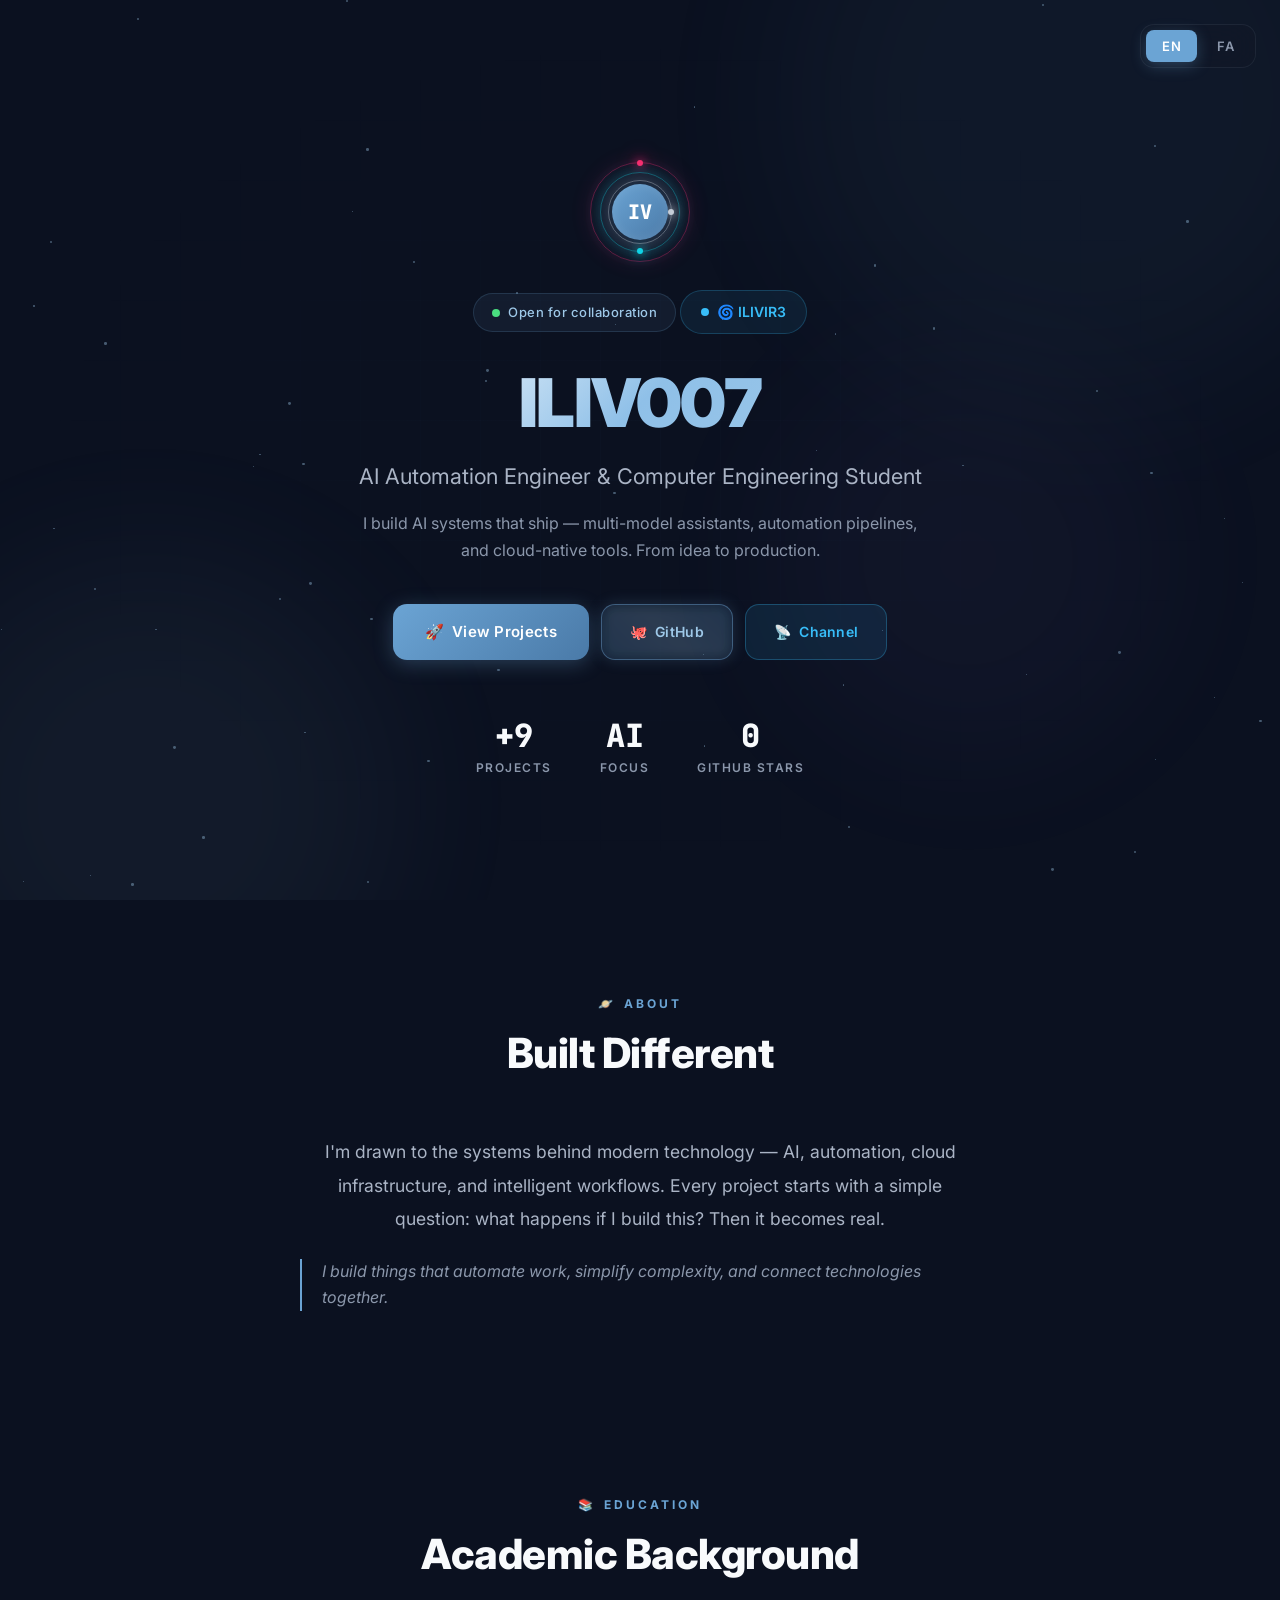
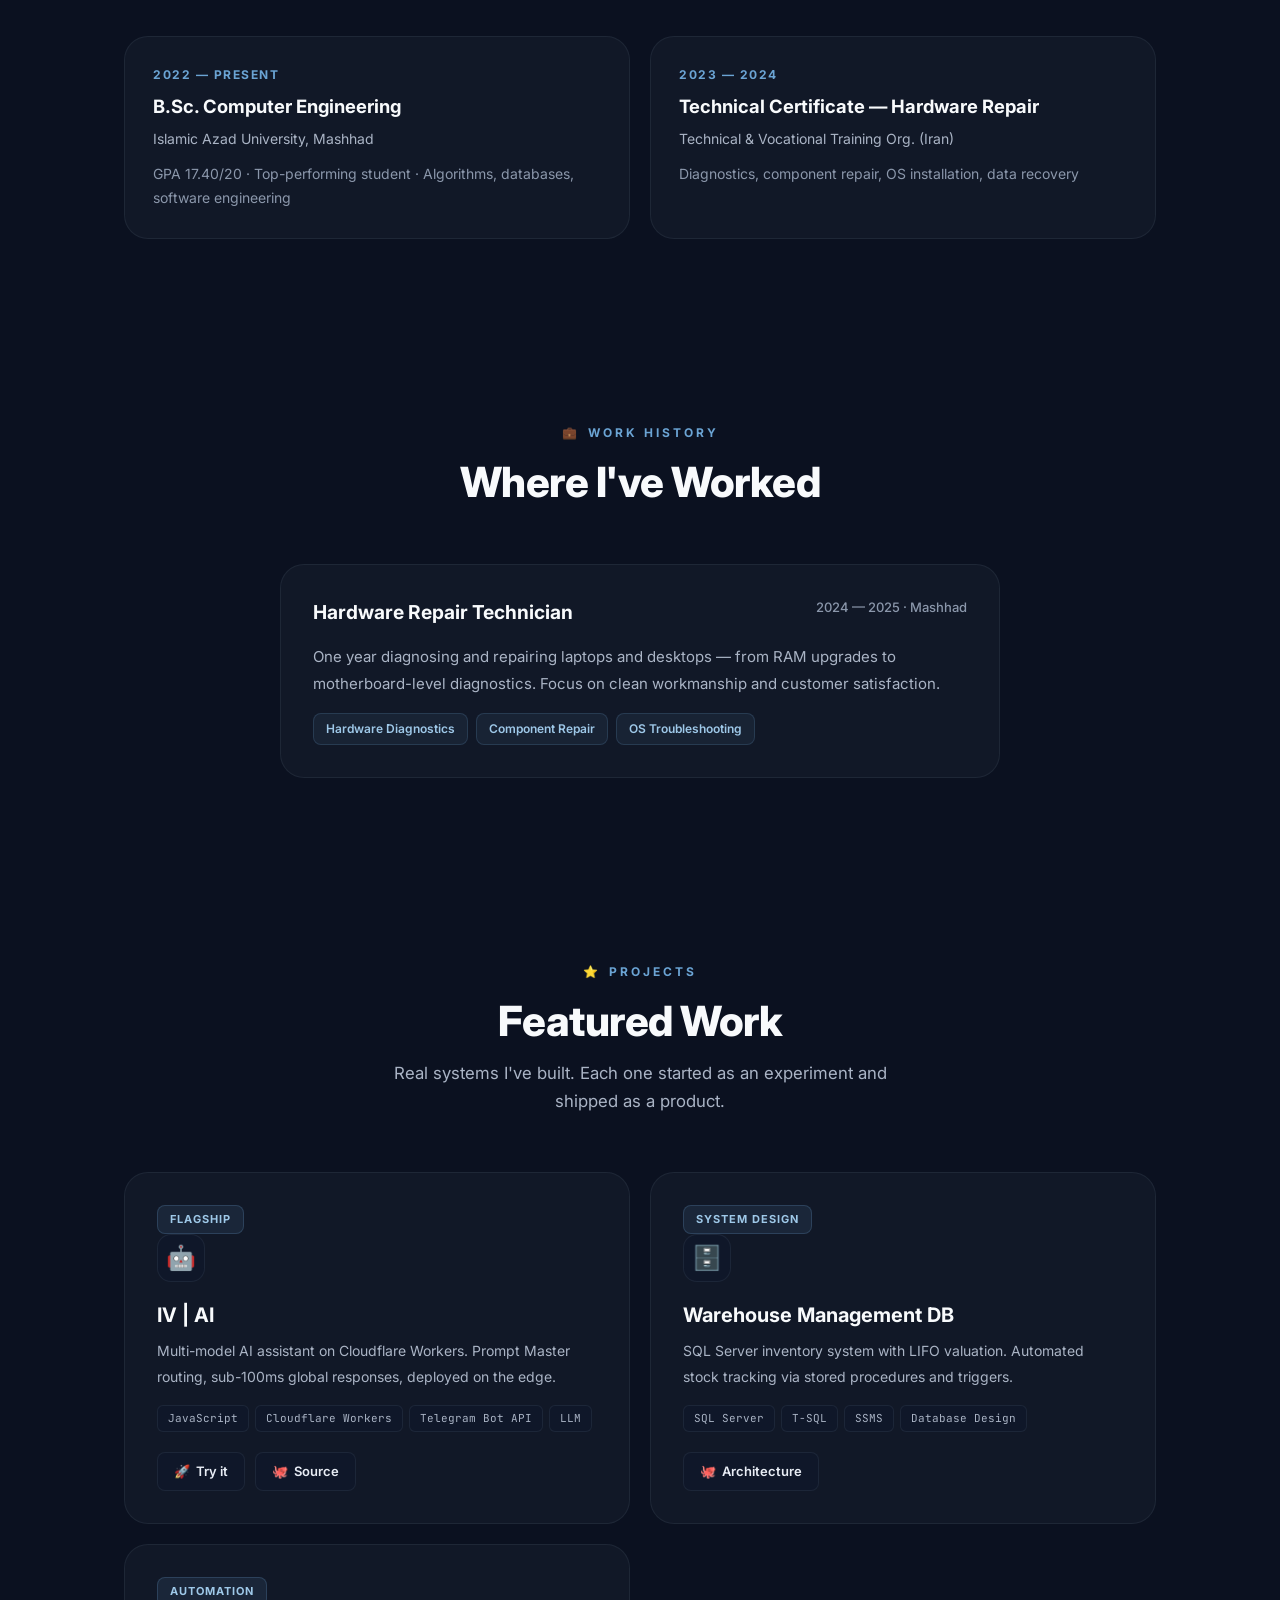
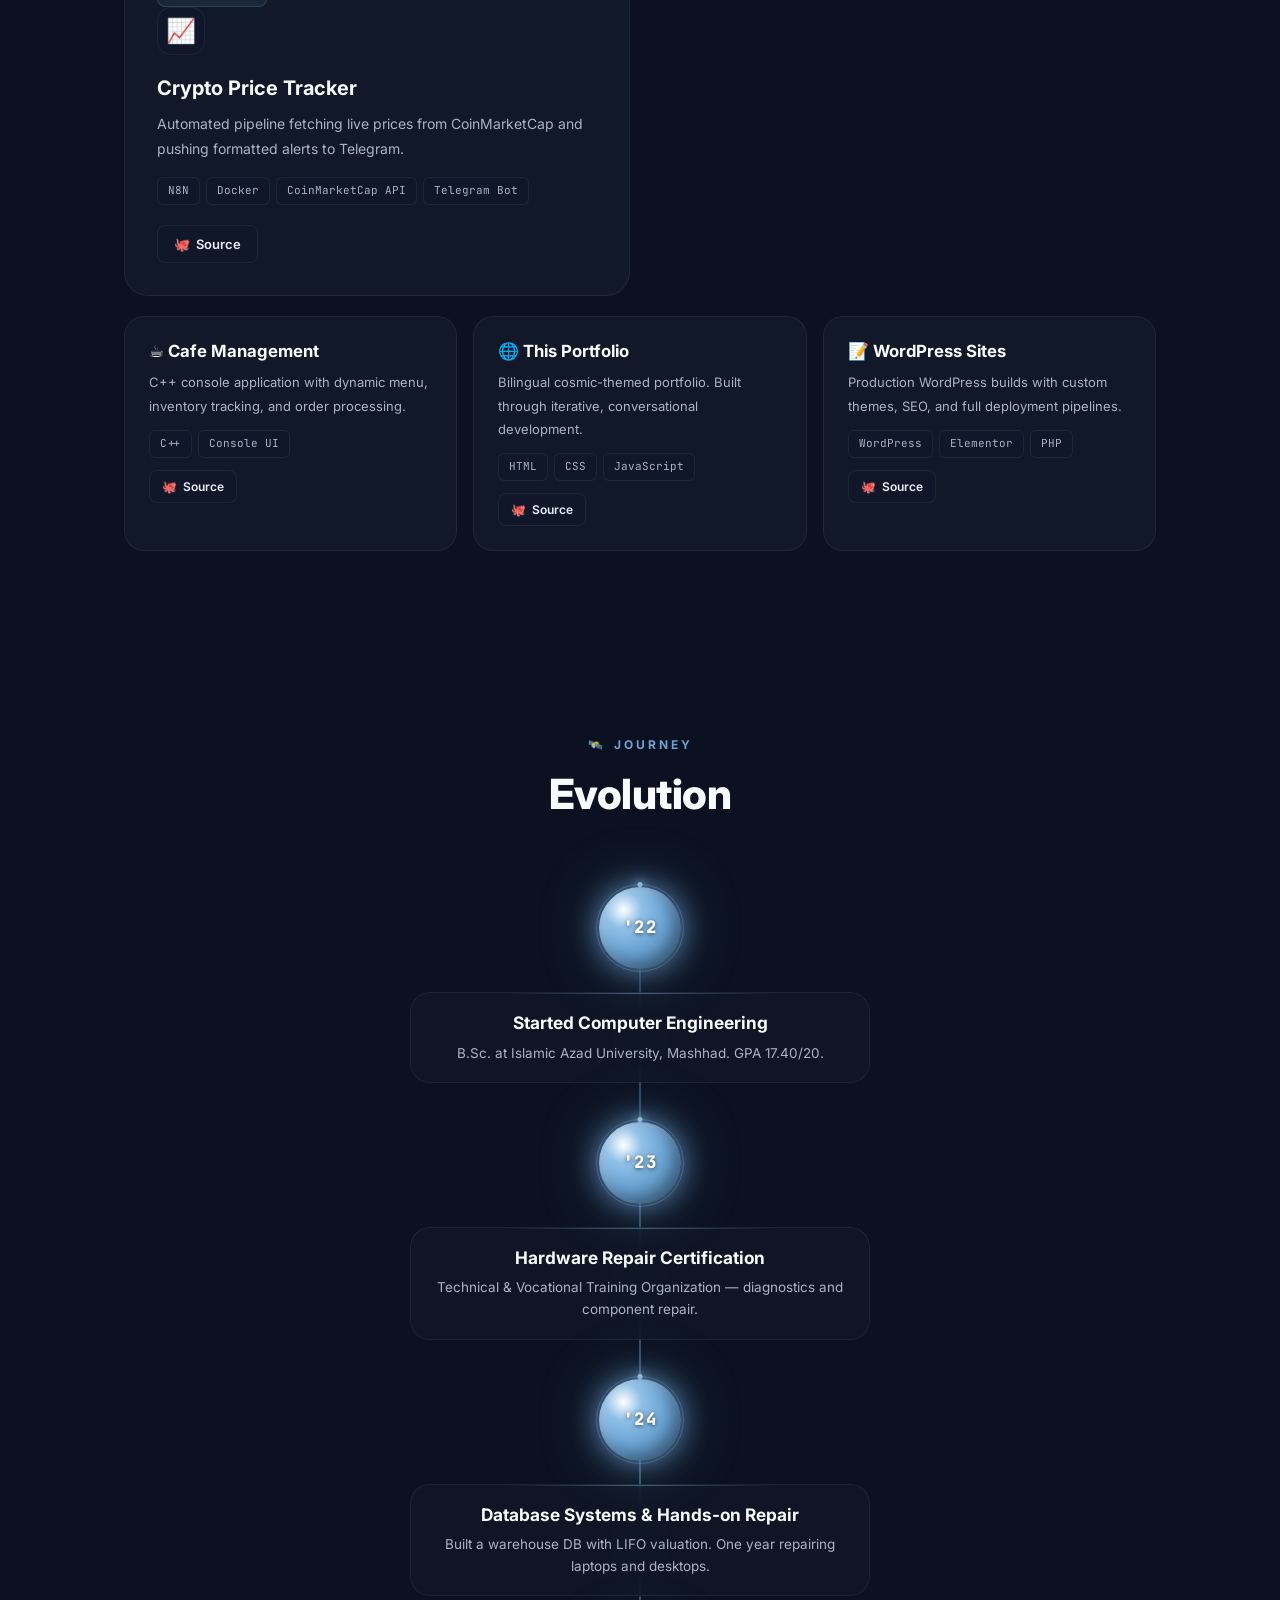
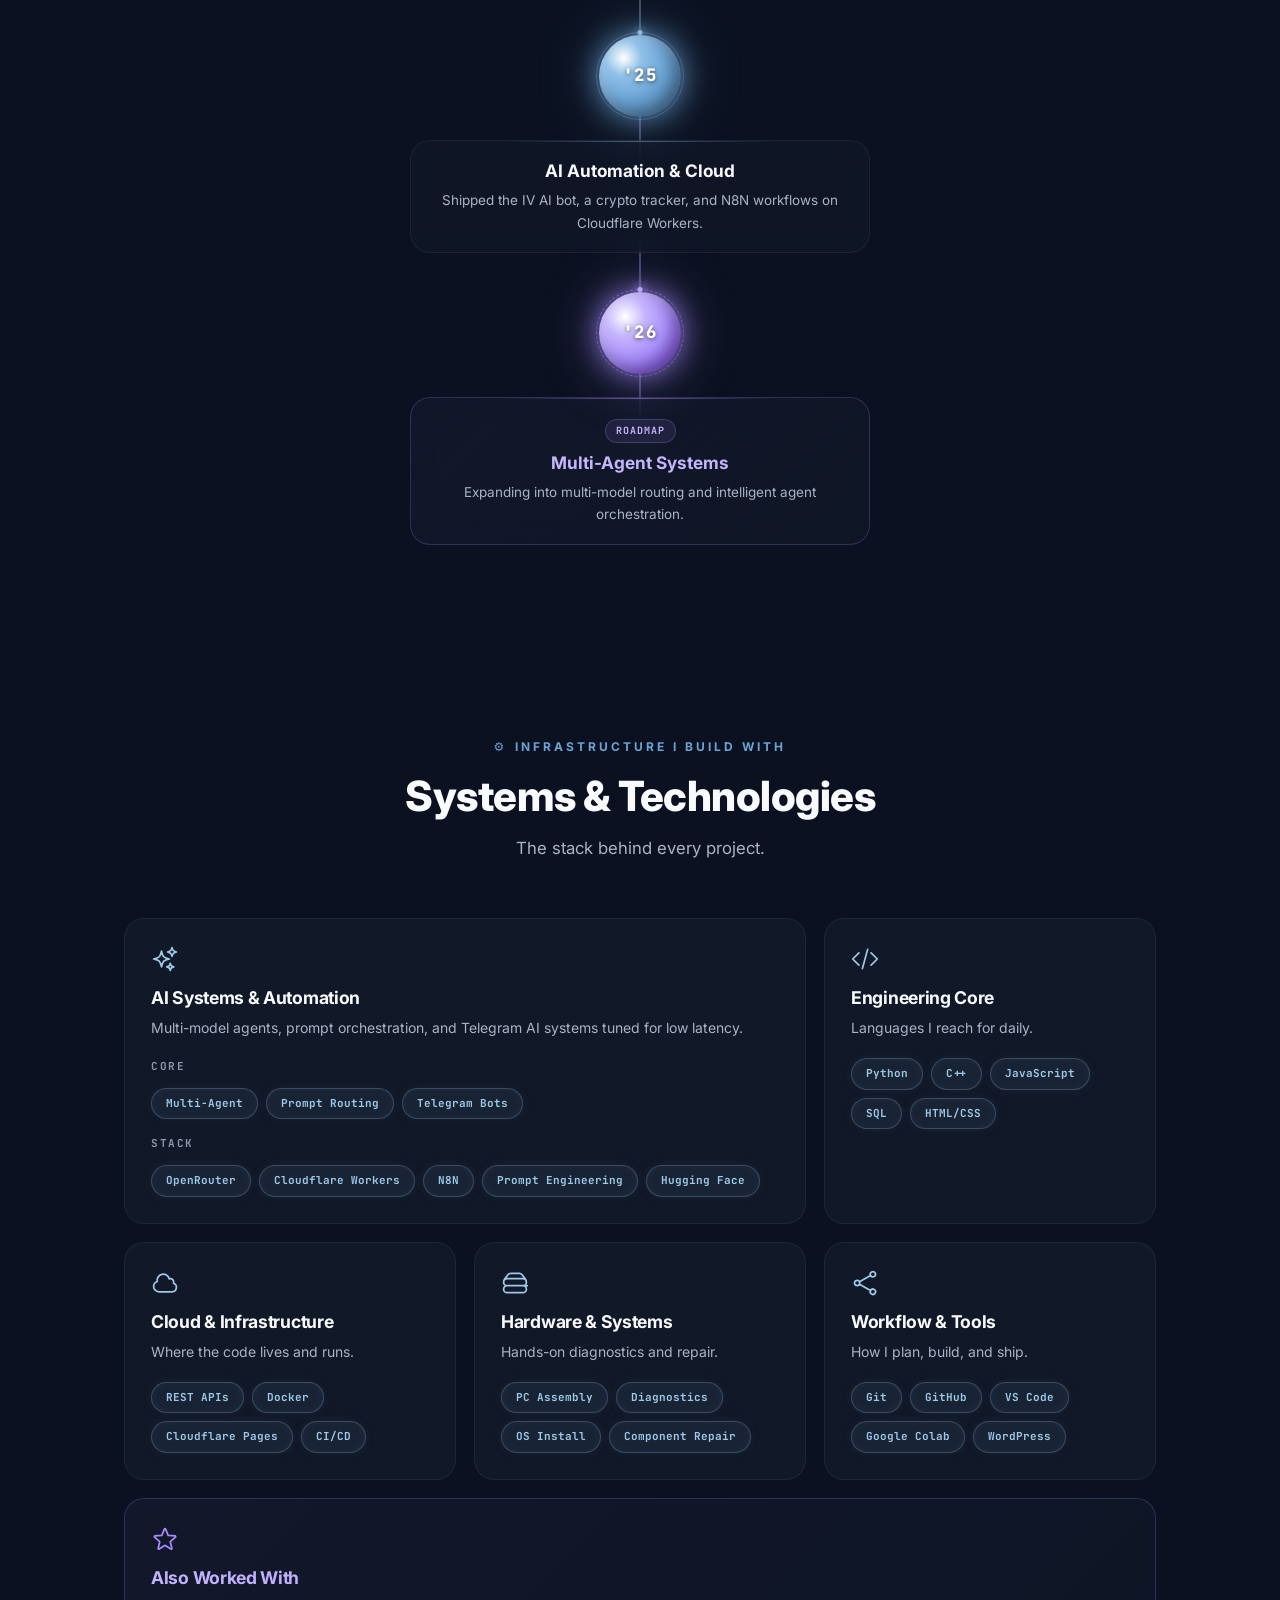
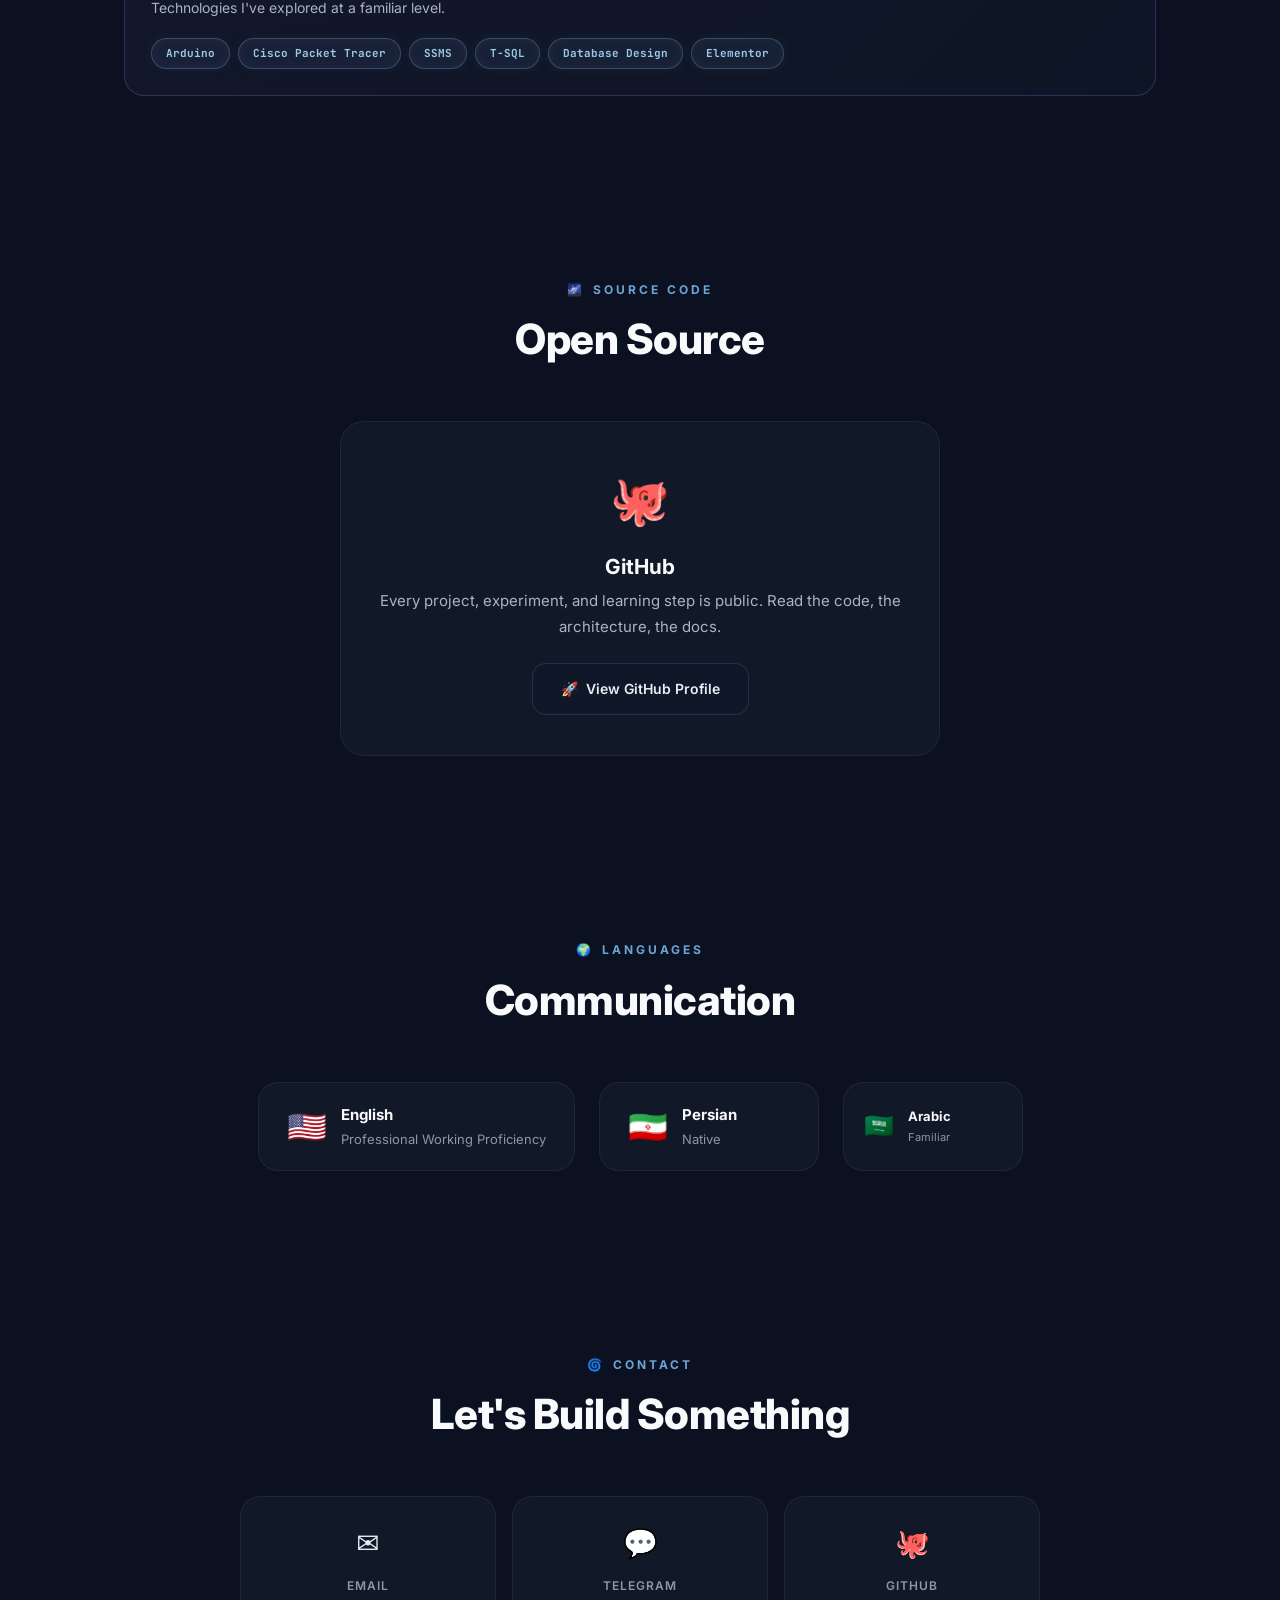
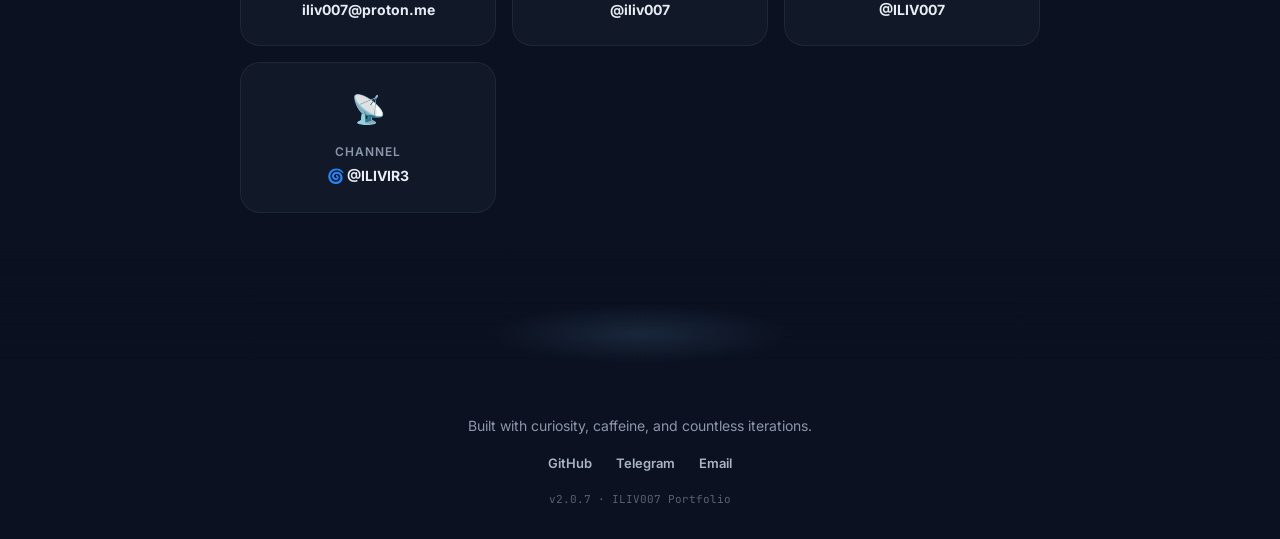
==== commit ec67fafa: "v2.0.7" ====
--- a/index.html
+++ b/index.html
@@ -530,7 +530,7 @@
                 <a href="https://t.me/iliv007" target="_blank" rel="noopener noreferrer" class="footer-link">Telegram</a>
                 <a href="mailto:iliv007@proton.me" class="footer-link">Email</a>
             </div>
-            <p class="footer-version">v2.0.6 · ILIV007 Portfolio</p>
+            <p class="footer-version">v2.0.7 · ILIV007 Portfolio</p>
         </div>
     </footer>
 
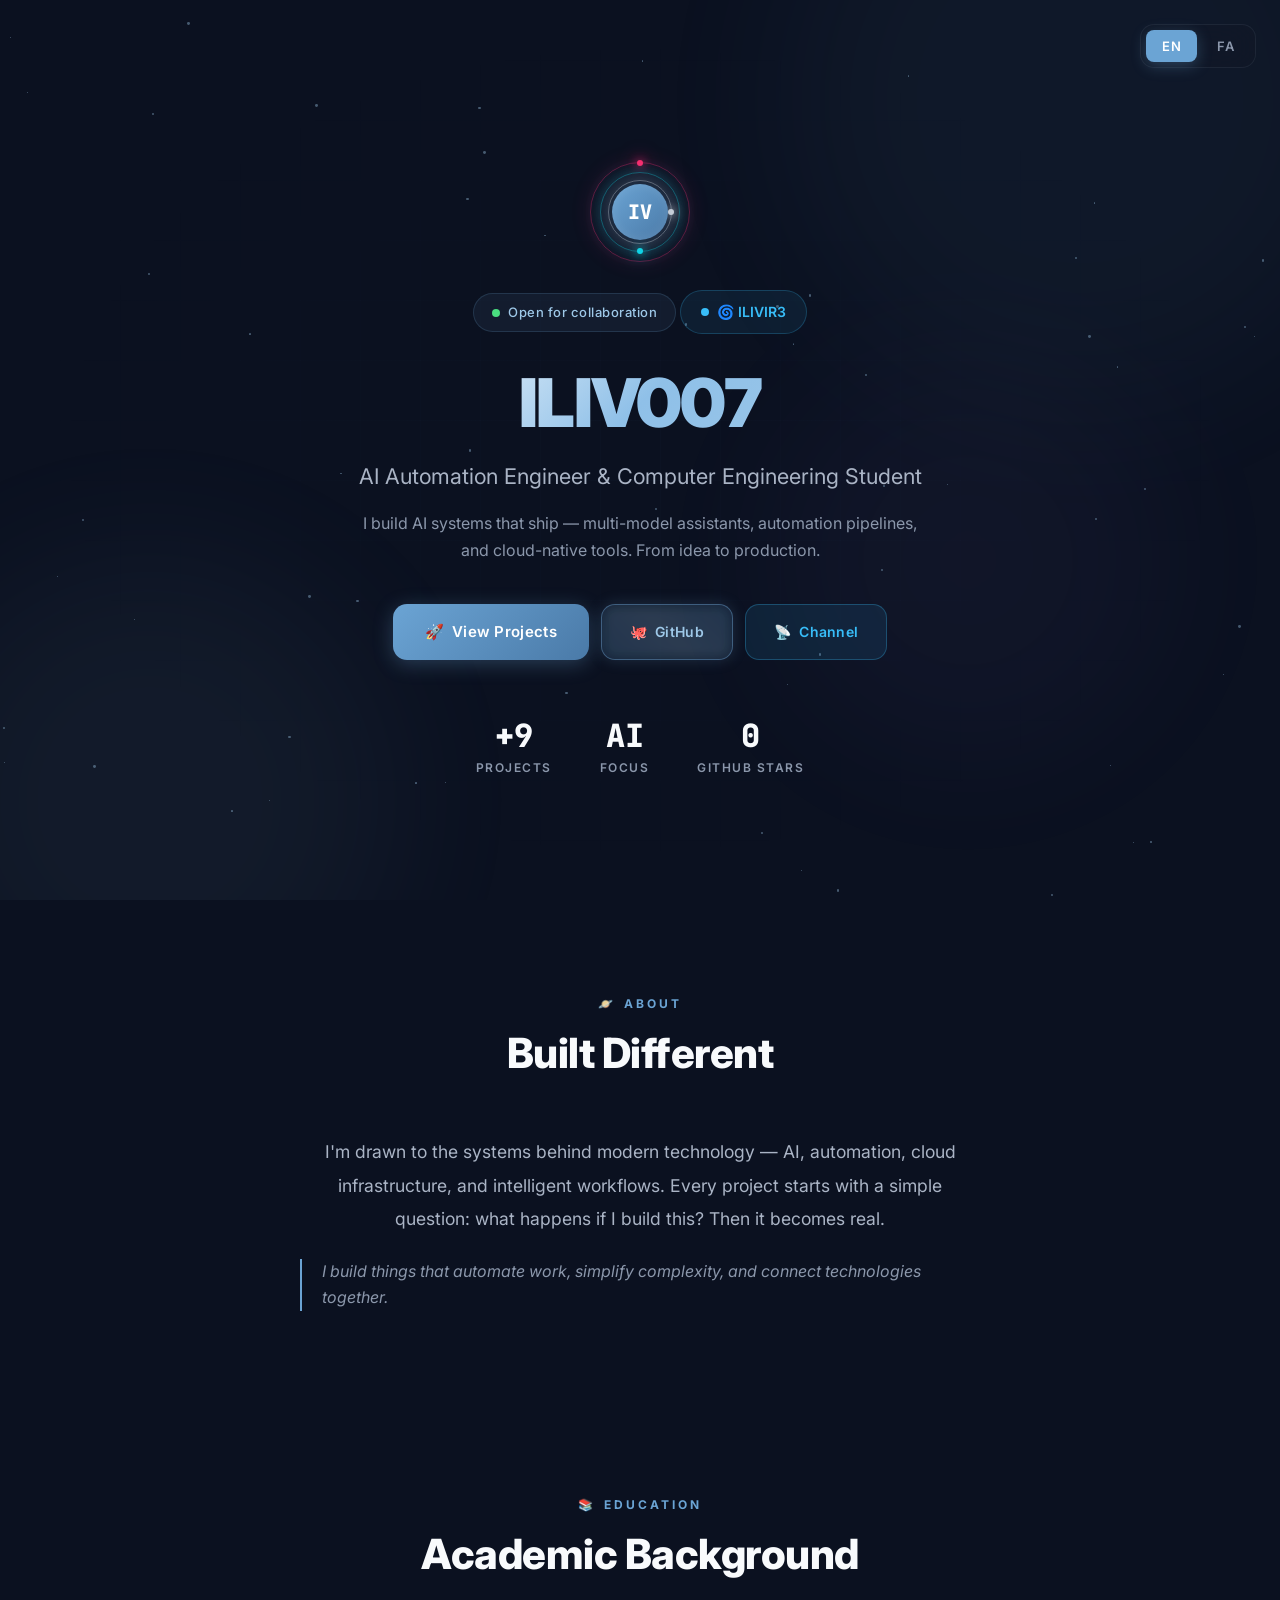
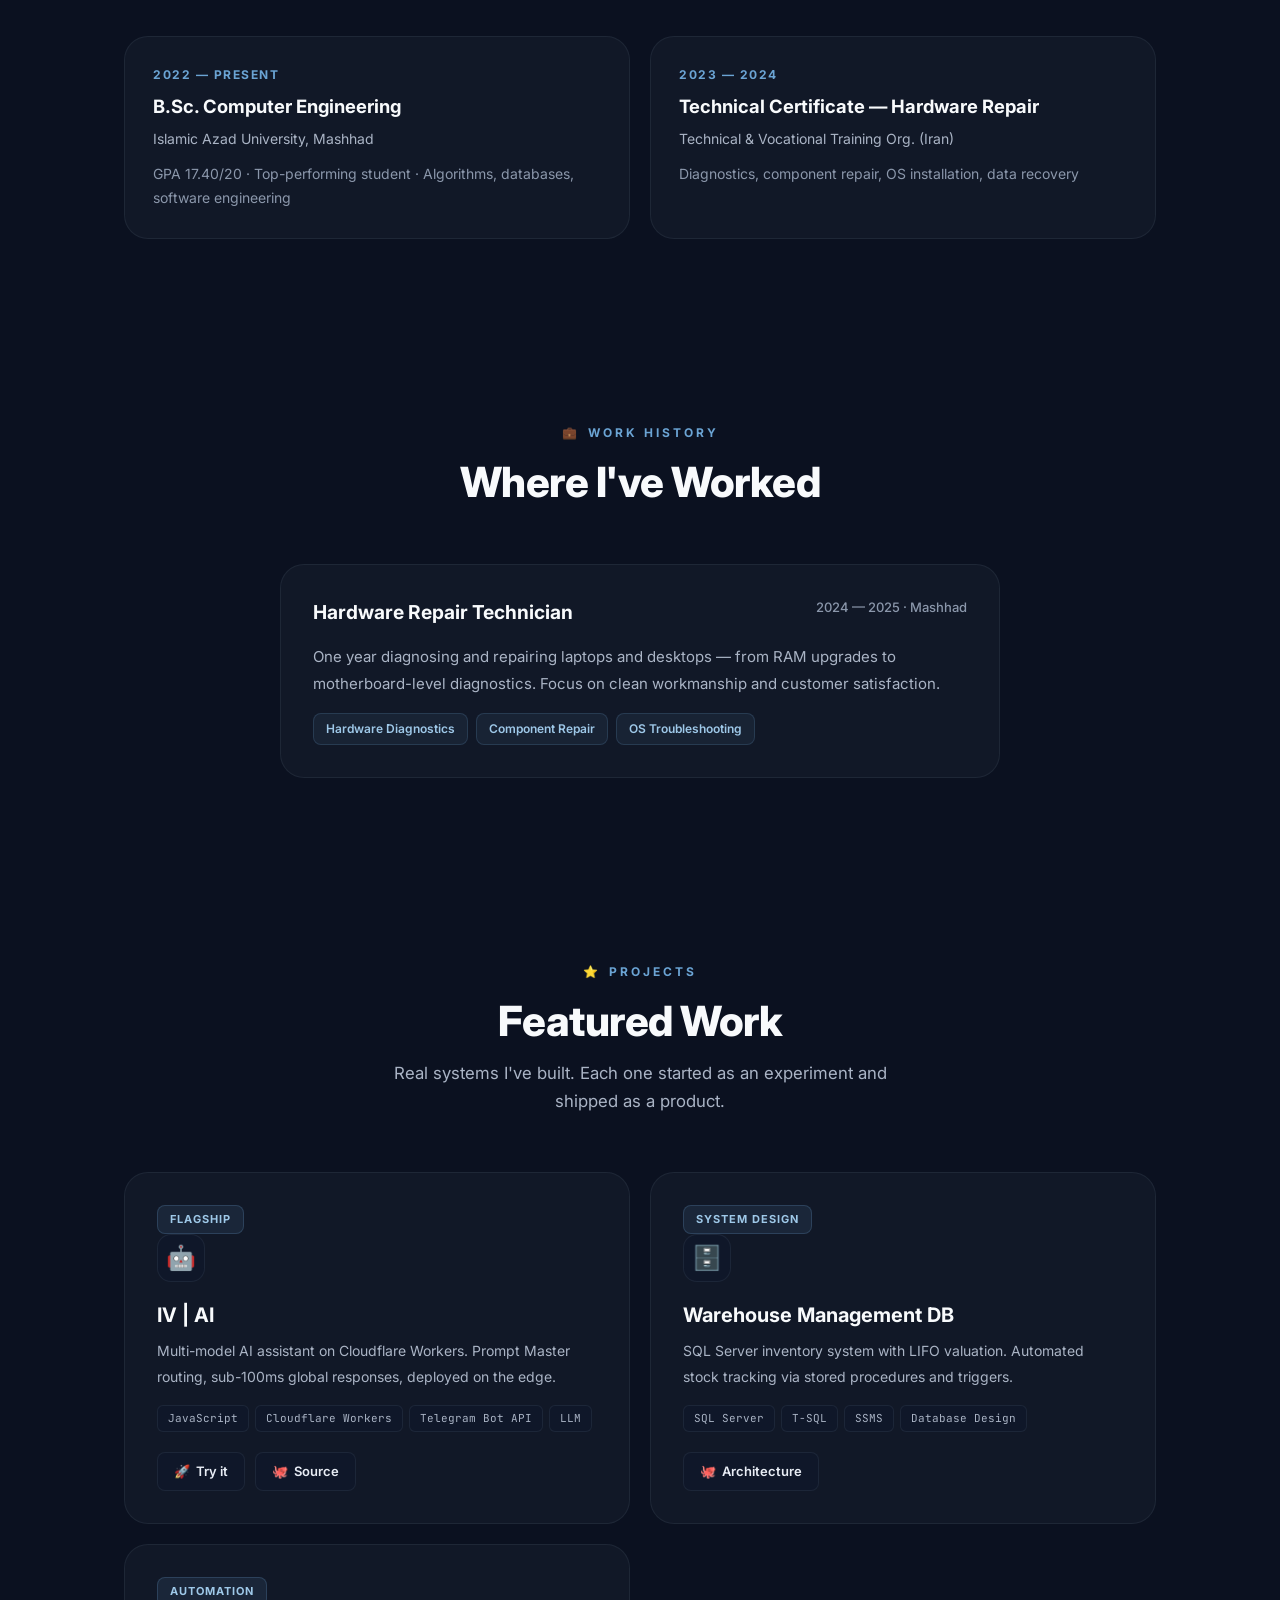
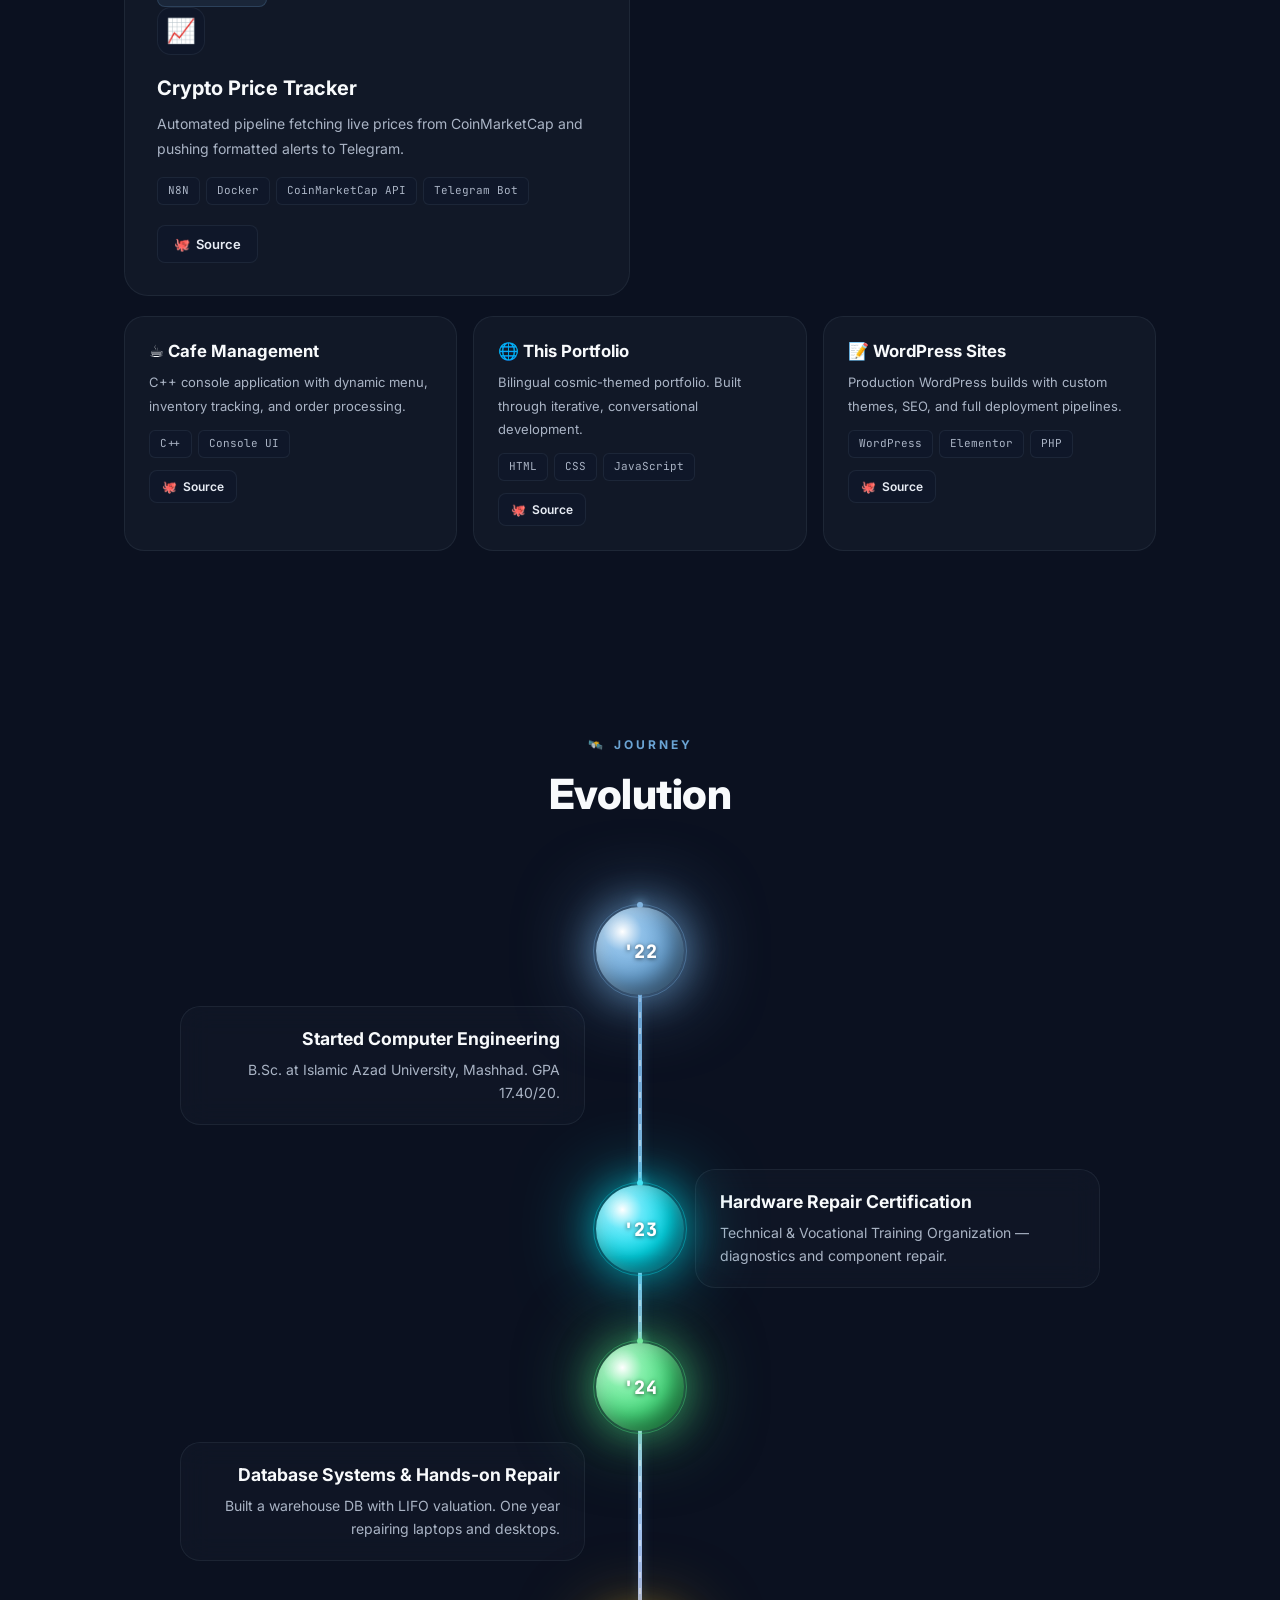
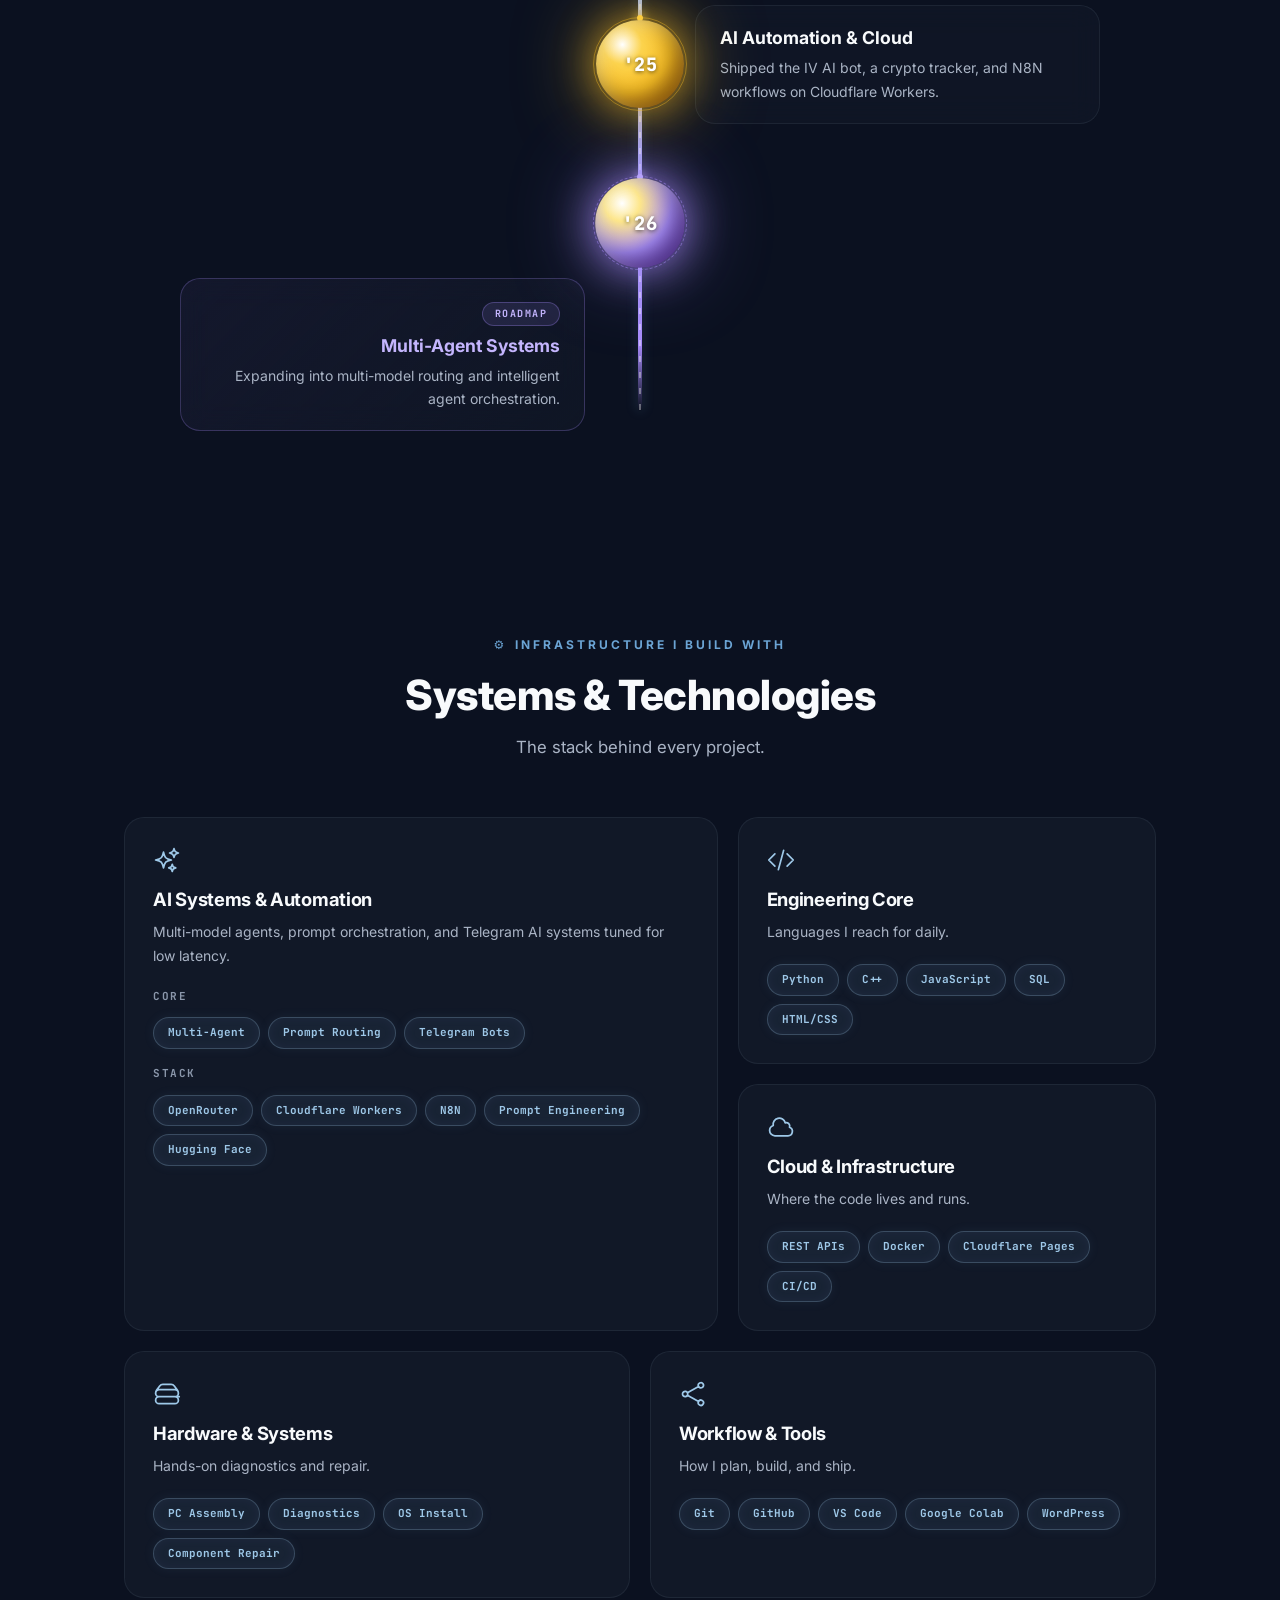
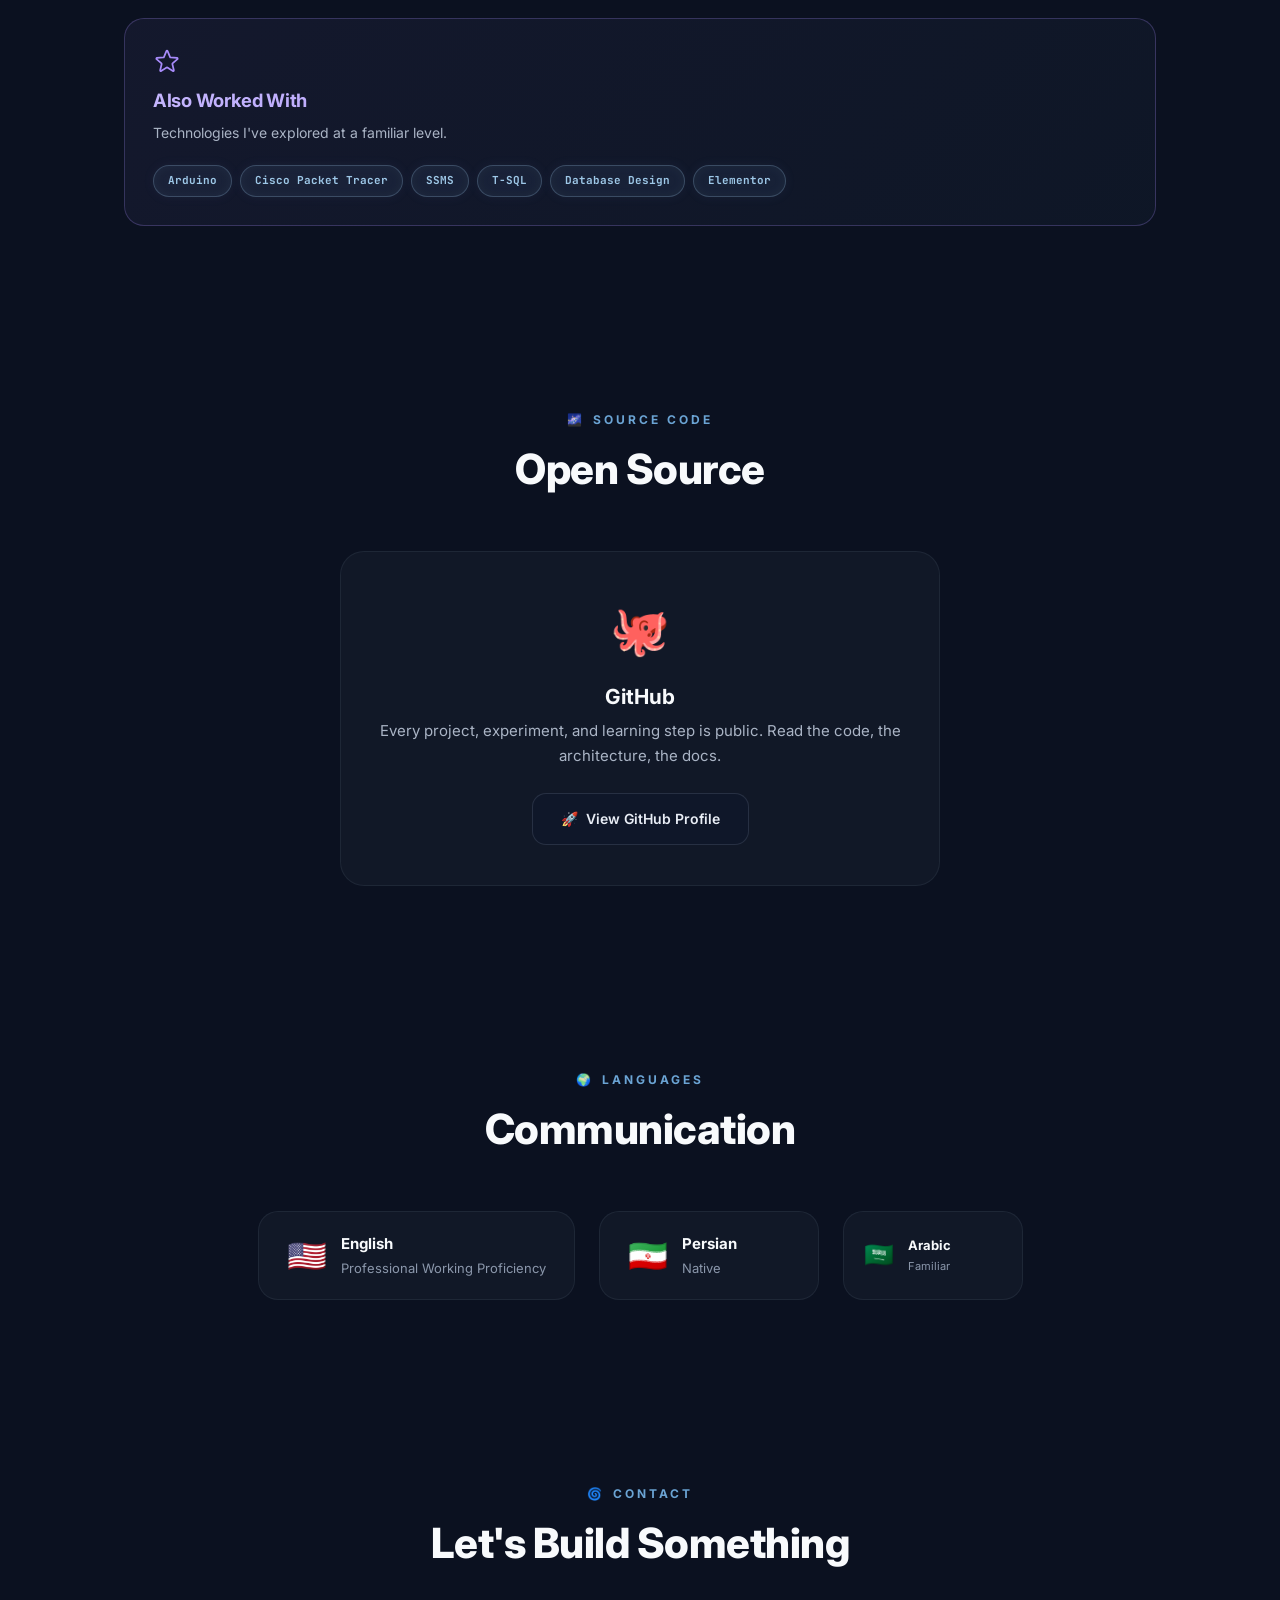
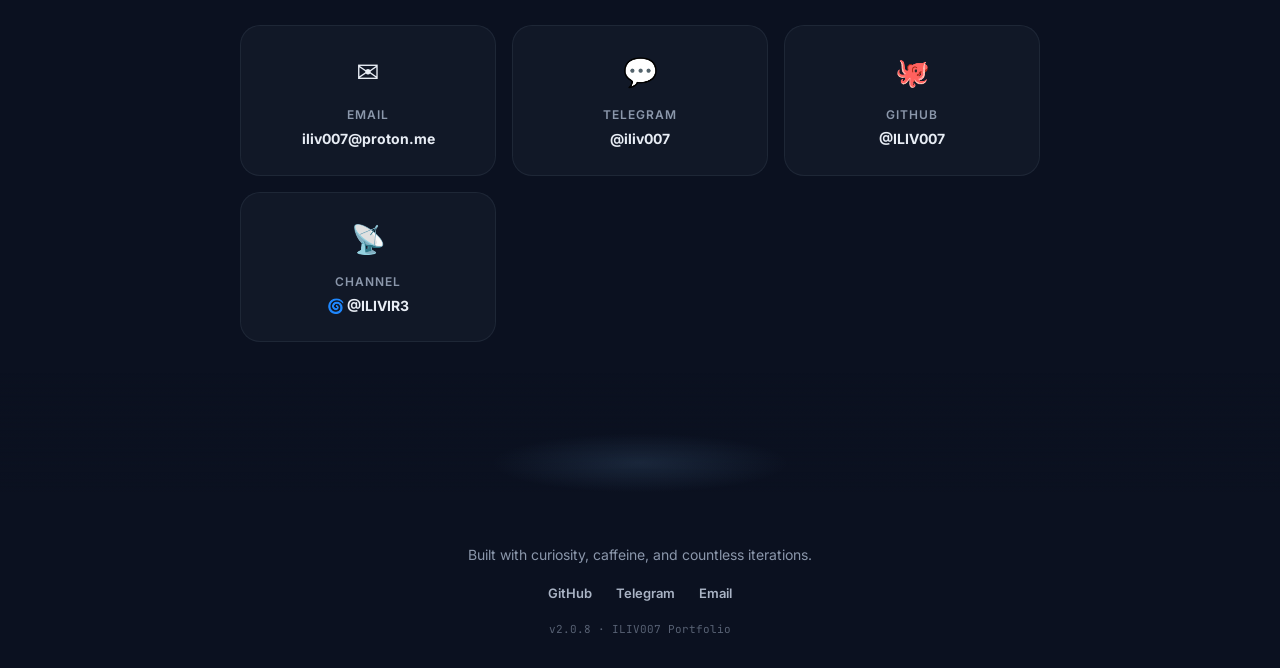
==== commit a46e3dd0: "v2.0.8" ====
--- a/index.html
+++ b/index.html
@@ -396,7 +396,7 @@
                 </article>
 
                 <!-- Engineering Core (span 5) -->
-                <article class="tk-card">
+                <article class="tk-card tk-span-5">
                     <div class="tk-icon" aria-hidden="true"><svg xmlns="http://www.w3.org/2000/svg" fill="none" viewBox="0 0 24 24" stroke="currentColor"><path stroke-linecap="round" stroke-linejoin="round" d="M17.25 6.75L22.5 12l-5.25 5.25m-10.5 0L1.5 12l5.25-5.25m7.5-3l-4.5 16.5" /></svg></div>
                     <h3 class="tk-title" data-en="Engineering Core" data-fa="هسته مهندسی">Engineering Core</h3>
                     <p class="tk-narrative" data-en="Languages I reach for daily." data-fa="زبون‌های برنامه‌نویسی روزمره من.">Languages I reach for daily.</p>
@@ -410,7 +410,7 @@
                 </article>
 
                 <!-- Cloud & Infrastructure (span 5) -->
-                <article class="tk-card">
+                <article class="tk-card tk-span-5">
                     <div class="tk-icon" aria-hidden="true"><svg xmlns="http://www.w3.org/2000/svg" fill="none" viewBox="0 0 24 24" stroke="currentColor"><path stroke-linecap="round" stroke-linejoin="round" d="M2.25 15a4.5 4.5 0 004.5 4.5H18a3.75 3.75 0 001.332-7.257 3 3 0 00-3.758-3.848 5.25 5.25 0 00-10.233 2.33A4.502 4.502 0 002.25 15z" /></svg></div>
                     <h3 class="tk-title" data-en="Cloud &amp; Infrastructure" data-fa="ابر و زیرساخت">Cloud &amp; Infrastructure</h3>
                     <p class="tk-narrative" data-en="Where the code lives and runs." data-fa="جایی که کد اجرا و میزبانی میشه.">Where the code lives and runs.</p>
@@ -423,7 +423,7 @@
                 </article>
 
                 <!-- Hardware & Systems (span 6) -->
-                <article class="tk-card">
+                <article class="tk-card tk-span-6">
                     <div class="tk-icon" aria-hidden="true"><svg xmlns="http://www.w3.org/2000/svg" fill="none" viewBox="0 0 24 24" stroke="currentColor"><path stroke-linecap="round" stroke-linejoin="round" d="M5.25 14.25h13.5m-13.5 0a3 3 0 01-3-3m3 3a3 3 0 100 6h13.5a3 3 0 100-6m-16.5-3a3 3 0 013-3h13.5a3 3 0 013 3m-19.5 0a4.5 4.5 0 01.9-2.7L5.737 5.1a3.375 3.375 0 012.7-1.35h7.126c1.062 0 2.062.5 2.7 1.35l2.587 3.45a4.5 4.5 0 01.9 2.7m0 0a3 3 0 01-3 3m0 0v0m0 0H9m12 0h1.5" /></svg></div>
                     <h3 class="tk-title" data-en="Hardware &amp; Systems" data-fa="سخت‌افزار و سیستم‌ها">Hardware &amp; Systems</h3>
                     <p class="tk-narrative" data-en="Hands-on diagnostics and repair." data-fa="عیب‌یابی و تعمیر دستی.">Hands-on diagnostics and repair.</p>
@@ -436,7 +436,7 @@
                 </article>
 
                 <!-- Workflow & Tools (span 6) -->
-                <article class="tk-card">
+                <article class="tk-card tk-span-6">
                     <div class="tk-icon" aria-hidden="true"><svg xmlns="http://www.w3.org/2000/svg" fill="none" viewBox="0 0 24 24" stroke="currentColor"><path stroke-linecap="round" stroke-linejoin="round" d="M7.217 10.907a2.25 2.25 0 100 2.186m0-2.186c.18.324.283.696.283 1.093s-.103.77-.283 1.093m0-2.186l9.566-5.314m-9.566 7.5l9.566 5.314m0 0a2.25 2.25 0 103.935 2.186 2.25 2.25 0 00-3.935-2.186zm0-12.814a2.25 2.25 0 103.933-2.185 2.25 2.25 0 00-3.933 2.185z" /></svg></div>
                     <h3 class="tk-title" data-en="Workflow &amp; Tools" data-fa="گردش‌کار و ابزارها">Workflow &amp; Tools</h3>
                     <p class="tk-narrative" data-en="How I plan, build, and ship." data-fa="نحوه برنامه‌ریزی، توسعه و انتشار.">How I plan, build, and ship.</p>
@@ -450,7 +450,7 @@
                 </article>
 
                 <!-- Also Worked With — full width -->
-                <article class="tk-card tk-more tk-wide">
+                <article class="tk-card tk-more tk-span-12">
                     <div class="tk-icon" aria-hidden="true"><svg xmlns="http://www.w3.org/2000/svg" fill="none" viewBox="0 0 24 24" stroke="currentColor"><path stroke-linecap="round" stroke-linejoin="round" d="M11.48 3.499a.562.562 0 011.04 0l2.125 5.111a.563.563 0 00.475.345l5.518.442c.499.04.701.663.321.988l-4.204 3.602a.563.563 0 00-.182.557l1.285 5.385a.562.562 0 01-.84.61l-4.725-2.885a.563.563 0 00-.586 0L6.982 20.54a.562.562 0 01-.84-.61l1.285-5.386a.562.562 0 00-.182-.557l-4.204-3.602a.563.563 0 01.321-.988l5.518-.442a.563.563 0 00.475-.345L11.48 3.5z" /></svg></div>
                     <h3 class="tk-title" data-en="Also Worked With" data-fa="آشنایی دارم با">Also Worked With</h3>
                     <p class="tk-narrative" data-en="Technologies I've explored at a familiar level." data-fa="فناوری‌هایی که باهاشون آشناام.">Technologies I've explored at a familiar level.</p>
@@ -530,7 +530,7 @@
                 <a href="https://t.me/iliv007" target="_blank" rel="noopener noreferrer" class="footer-link">Telegram</a>
                 <a href="mailto:iliv007@proton.me" class="footer-link">Email</a>
             </div>
-            <p class="footer-version">v2.0.7 · ILIV007 Portfolio</p>
+            <p class="footer-version">v2.0.8 · ILIV007 Portfolio</p>
         </div>
     </footer>
 
--- a/css/sections.css
+++ b/css/sections.css
@@ -246,158 +246,149 @@
     display: inline-block;
 }
 
-/* ===== TIMELINE — Cosmic Journey (planets + orbital rings + comet) ===== */
+/* ===== TIMELINE — Cosmic Roadmap (zigzag journey with colored planets) ===== */
 .timeline {
-    max-width: 640px;
+    position: relative;
+    max-width: 920px;
     margin: 0 auto;
-    position: relative;
-    padding: 8px 0;
-}
-
-/* The vertical energy line — centered, with a traveling comet */
+    padding: 20px 0;
+}
+
+/* The road — thick gradient path down the center */
 .timeline::before {
     content: '';
     position: absolute;
-    inset-inline-start: 50%;
-    top: 24px;
-    bottom: 24px;
-    width: 2px;
+    left: 50%;
+    top: 40px;
+    bottom: 40px;
+    width: 4px;
     transform: translateX(-50%);
     background: linear-gradient(to bottom,
         transparent 0%,
-        var(--primary) 8%,
+        var(--primary) 6%,
         var(--accent) 50%,
-        var(--violet) 92%,
+        var(--violet) 94%,
         transparent 100%);
-    opacity: 0.35;
-    border-radius: 2px;
-}
-/* Comet traveling down the line */
+    border-radius: 4px;
+    box-shadow: 0 0 12px rgba(110, 164, 212, 0.3);
+}
+/* Dashed road markings down the center */
 .timeline::after {
     content: '';
     position: absolute;
-    inset-inline-start: 50%;
-    top: 24px;
-    width: 8px;
-    height: 8px;
+    left: 50%;
+    top: 40px;
+    bottom: 40px;
+    width: 2px;
     transform: translateX(-50%);
+    background-image: repeating-linear-gradient(to bottom,
+        rgba(255, 255, 255, 0.35) 0,
+        rgba(255, 255, 255, 0.35) 6px,
+        transparent 6px,
+        transparent 16px);
+    pointer-events: none;
+}
+
+.timeline-item {
+    display: grid;
+    grid-template-columns: 1fr 110px 1fr;
+    align-items: center;
+    margin-bottom: 44px;
+    position: relative;
+}
+.timeline-item:last-child { margin-bottom: 0; }
+
+/* Planet sits in the center column (the road) */
+.timeline-node {
+    grid-column: 2;
+    position: relative;
+    width: 110px;
+    height: 110px;
+    display: flex;
+    align-items: center;
+    justify-content: center;
+    z-index: 3;
+    justify-self: center;
+}
+.timeline-orb {
+    width: 80px;
+    height: 80px;
     border-radius: 50%;
-    background: #fff;
-    box-shadow: 0 0 10px var(--accent), 0 0 22px var(--primary), 0 0 36px rgba(110, 164, 212, 0.4);
-    animation: cometFall 7s linear infinite;
-    pointer-events: none;
-}
-@keyframes cometFall {
-    0% { top: 18px; opacity: 0; }
-    8% { opacity: 1; }
-    92% { opacity: 1; }
-    100% { top: calc(100% - 18px); opacity: 0; }
-}
-
-.timeline-item {
-    position: relative;
-    display: flex;
-    flex-direction: column;
-    align-items: center;
-    margin-bottom: 36px;
-}
-.timeline-item:last-child { margin-bottom: 0; }
-
-/* The planet node — glowing orb with orbital ring */
-.timeline-node {
-    position: relative;
-    width: 88px;
-    height: 88px;
-    display: flex;
-    align-items: center;
-    justify-content: center;
-    z-index: 2;
-    margin-bottom: 20px;
-}
-.timeline-orb {
-    width: 76px;
-    height: 76px;
-    border-radius: 50%;
-    background: radial-gradient(circle at 30% 28%, #fff 0%, var(--primary-light) 22%, var(--primary) 52%, var(--primary-dark) 100%);
+    background: radial-gradient(circle at 30% 28%, #fff 0%, var(--planet-light, var(--primary-light)) 22%, var(--planet, var(--primary)) 55%, var(--planet-dark, var(--primary-dark)) 100%);
     box-shadow:
-        0 0 24px rgba(110, 164, 212, 0.7),
-        0 0 56px rgba(110, 164, 212, 0.35),
-        inset -8px -8px 18px rgba(0, 0, 0, 0.4),
-        inset 5px 5px 12px rgba(255, 255, 255, 0.18);
+        0 0 28px var(--planet-glow, rgba(110, 164, 212, 0.7)),
+        0 0 60px var(--planet-glow, rgba(110, 164, 212, 0.35)),
+        inset -9px -9px 20px rgba(0, 0, 0, 0.42),
+        inset 5px 5px 14px rgba(255, 255, 255, 0.2);
     display: flex;
     align-items: center;
     justify-content: center;
     font-family: var(--font-mono);
-    font-size: 1rem;
+    font-size: 1.05rem;
     font-weight: 800;
     color: #fff;
     text-shadow: 0 1px 4px rgba(0, 0, 0, 0.6);
     letter-spacing: 0.5px;
-    transition: transform 0.4s var(--ease-spring), box-shadow 0.4s var(--ease-out);
+    transition: transform 0.45s var(--ease-spring), box-shadow 0.45s var(--ease-out);
     position: relative;
     z-index: 2;
 }
-/* Orbital ring — rotates around the orb */
+/* Orbital ring with a moon dot */
 .timeline-ring {
     position: absolute;
-    inset: 0;
+    inset: 8px;
     border-radius: 50%;
-    border: 1px solid rgba(110, 164, 212, 0.35);
-    transform: rotate(0deg);
-    animation: ringSpin 14s linear infinite;
+    border: 1px solid var(--planet-ring, rgba(110, 164, 212, 0.4));
+    animation: ringSpin 16s linear infinite;
     pointer-events: none;
 }
 .timeline-ring::before {
     content: '';
     position: absolute;
     top: -3px;
-    inset-inline-start: 50%;
+    left: 50%;
     transform: translateX(-50%);
-    width: 5px;
-    height: 5px;
+    width: 6px;
+    height: 6px;
     border-radius: 50%;
-    background: var(--accent);
-    box-shadow: 0 0 8px var(--accent), 0 0 14px var(--primary);
+    background: var(--planet-light, var(--accent));
+    box-shadow: 0 0 8px var(--planet-light, var(--accent)), 0 0 16px var(--planet, var(--primary));
 }
 @keyframes ringSpin {
     from { transform: rotate(0deg); }
     to { transform: rotate(360deg); }
 }
 
-/* When the item scrolls into view, the orb pulses brighter */
+/* Pulsing glow when the planet scrolls into view */
 .timeline-item.visible .timeline-orb {
-    transform: scale(1.08);
+    transform: scale(1.1);
     box-shadow:
-        0 0 26px rgba(110, 164, 212, 0.8),
-        0 0 56px rgba(110, 164, 212, 0.4),
-        inset -6px -6px 14px rgba(0, 0, 0, 0.35),
-        inset 4px 4px 10px rgba(255, 255, 255, 0.2);
-}
-
-/* The card — glassmorphic, centered, with gradient top accent */
+        0 0 36px var(--planet-glow, rgba(110, 164, 212, 0.85)),
+        0 0 72px var(--planet-glow, rgba(110, 164, 212, 0.4)),
+        inset -9px -9px 20px rgba(0, 0, 0, 0.42),
+        inset 5px 5px 14px rgba(255, 255, 255, 0.25);
+}
+
+/* Cards alternate sides: odd items = col 1, even items = col 3.
+   Grid columns flow with `direction`, so this mirrors automatically in RTL. */
 .timeline-card {
     background: var(--bg-glass);
     backdrop-filter: blur(14px);
     -webkit-backdrop-filter: blur(14px);
     border: 1px solid var(--border);
     border-radius: var(--radius-lg);
-    padding: 18px 22px;
-    width: 100%;
-    max-width: 460px;
-    text-align: center;
+    padding: 20px 24px;
     transition: border-color var(--transition), transform var(--transition), box-shadow var(--transition);
     position: relative;
     overflow: hidden;
 }
-.timeline-card::before {
-    content: '';
-    position: absolute;
-    top: 0;
-    inset-inline-start: 20%;
-    inset-inline-end: 20%;
-    height: 1px;
-    background: linear-gradient(90deg, transparent, var(--primary), transparent);
-    opacity: 0.5;
+.timeline-item:nth-child(odd) .timeline-card {
+    grid-column: 1;
+    text-align: end;
+}
+.timeline-item:nth-child(even) .timeline-card {
+    grid-column: 3;
+    text-align: start;
 }
 .timeline-card:hover {
     border-color: var(--border-hover);
@@ -405,98 +396,110 @@
     box-shadow: var(--shadow-sm);
 }
 .timeline-title {
-    font-size: 1.08rem;
+    font-size: 1.1rem;
     font-weight: 700;
     color: var(--text-bright);
     margin-bottom: 6px;
     line-height: 1.4;
 }
 .timeline-desc {
-    font-size: 13.5px;
+    font-size: 14px;
     color: var(--text-muted);
     line-height: 1.65;
 }
 
-/* Roadmap (future) — violet planet with dashed ring */
+/* Roadmap (future) — special destination star */
 .timeline-future .timeline-orb {
-    background: radial-gradient(circle at 32% 30%, #fff 0%, var(--violet-light) 25%, var(--violet) 55%, #7c3aed 100%);
+    background: radial-gradient(circle at 30% 28%, #fff 0%, #fde68a 20%, var(--violet) 55%, #6d28d9 100%);
     box-shadow:
-        0 0 18px rgba(167, 139, 250, 0.6),
-        0 0 40px rgba(167, 139, 250, 0.3),
-        inset -6px -6px 14px rgba(0, 0, 0, 0.35),
-        inset 4px 4px 10px rgba(255, 255, 255, 0.15);
+        0 0 32px rgba(167, 139, 250, 0.8),
+        0 0 68px rgba(167, 139, 250, 0.4),
+        inset -9px -9px 20px rgba(0, 0, 0, 0.42),
+        inset 5px 5px 14px rgba(255, 255, 255, 0.25);
 }
 .timeline-future .timeline-ring {
     border-style: dashed;
-    border-color: rgba(167, 139, 250, 0.45);
+    border-color: rgba(167, 139, 250, 0.5);
 }
 .timeline-future .timeline-ring::before {
     background: var(--violet-light);
-    box-shadow: 0 0 8px var(--violet-light), 0 0 14px var(--violet);
+    box-shadow: 0 0 8px var(--violet-light), 0 0 16px var(--violet);
 }
 .timeline-future.visible .timeline-orb {
+    transform: scale(1.12);
     box-shadow:
-        0 0 26px rgba(167, 139, 250, 0.8),
-        0 0 56px rgba(167, 139, 250, 0.4),
-        inset -6px -6px 14px rgba(0, 0, 0, 0.35),
-        inset 4px 4px 10px rgba(255, 255, 255, 0.2);
+        0 0 40px rgba(167, 139, 250, 0.9),
+        0 0 80px rgba(167, 139, 250, 0.45),
+        inset -9px -9px 20px rgba(0, 0, 0, 0.42),
+        inset 5px 5px 14px rgba(255, 255, 255, 0.25);
 }
 .timeline-future .timeline-card {
-    border-color: rgba(167, 139, 250, 0.22);
-    background: linear-gradient(135deg, rgba(167, 139, 250, 0.05), var(--bg-glass));
-}
-.timeline-future .timeline-card::before {
-    background: linear-gradient(90deg, transparent, var(--violet), transparent);
+    border-color: rgba(167, 139, 250, 0.25);
+    background: linear-gradient(135deg, rgba(167, 139, 250, 0.06), var(--bg-glass));
 }
 .timeline-future .timeline-title { color: var(--violet-light); }
 
-/* Roadmap badge */
 .timeline-badge {
     display: inline-block;
     font-family: var(--font-mono);
     font-size: 10px;
     font-weight: 700;
     color: var(--violet-light);
-    background: rgba(167, 139, 250, 0.1);
-    border: 1px solid rgba(167, 139, 250, 0.25);
+    background: rgba(167, 139, 250, 0.12);
+    border: 1px solid rgba(167, 139, 250, 0.3);
     border-radius: var(--radius-full);
-    padding: 3px 10px;
-    letter-spacing: 1px;
+    padding: 3px 12px;
+    letter-spacing: 1.5px;
     text-transform: uppercase;
     margin-bottom: 8px;
 }
 
-/* On mobile, keep the line on the start edge (left in LTR, right in RTL) */
-@media (max-width: 600px) {
-    .timeline { max-width: 100%; padding-inline-start: 0; }
+/* Per-phase planet colors (progression through the journey) */
+.timeline-item:nth-child(1) {
+    --planet: #6BA4D4; --planet-light: #8FC0E8; --planet-dark: #4A7AA8;
+    --planet-glow: rgba(110, 164, 212, 0.7); --planet-ring: rgba(110, 164, 212, 0.4);
+}
+.timeline-item:nth-child(2) {
+    --planet: #05d9e8; --planet-light: #67e8f9; --planet-dark: #0891b2;
+    --planet-glow: rgba(5, 217, 232, 0.6); --planet-ring: rgba(5, 217, 232, 0.4);
+}
+.timeline-item:nth-child(3) {
+    --planet: #4ade80; --planet-light: #86efac; --planet-dark: #16a34a;
+    --planet-glow: rgba(74, 222, 128, 0.55); --planet-ring: rgba(74, 222, 128, 0.4);
+}
+.timeline-item:nth-child(4) {
+    --planet: #fbbf24; --planet-light: #fcd34d; --planet-dark: #d97706;
+    --planet-glow: rgba(251, 191, 36, 0.6); --planet-ring: rgba(251, 191, 36, 0.4);
+}
+
+/* Mobile — single column with road on the start edge */
+@media (max-width: 720px) {
     .timeline::before,
     .timeline::after {
-        inset-inline-start: 30px;
+        left: 40px;
         transform: translateX(0);
     }
     .timeline-item {
+        grid-template-columns: 80px 1fr;
+        gap: 18px;
         align-items: flex-start;
-        flex-direction: row;
-        gap: 20px;
     }
     .timeline-node {
-        flex-shrink: 0;
-        width: 72px;
-        height: 72px;
-        margin-bottom: 0;
+        grid-column: 1;
+        width: 80px;
+        height: 80px;
+        justify-self: start;
     }
     .timeline-orb {
-        width: 62px;
-        height: 62px;
-        font-size: 0.85rem;
+        width: 64px;
+        height: 64px;
+        font-size: 0.9rem;
     }
-    .timeline-card {
+    .timeline-ring { inset: 6px; }
+    .timeline-item:nth-child(odd) .timeline-card,
+    .timeline-item:nth-child(even) .timeline-card {
+        grid-column: 2;
         text-align: start;
-        flex: 1;
-    }
-    .timeline-card::before {
-        inset-inline-start: 0;
-        inset-inline-end: 0;
     }
 }
 
@@ -680,12 +683,12 @@
 .project-compact .project-stack { margin-bottom: 12px; }
 .project-compact .project-link { padding: 6px 12px; font-size: 12px; }
 
-/* ===== TOOLKIT — bento grid (robust, no fragile spans) ===== */
+/* ===== TOOLKIT — original 12-column bento grid ===== */
 .toolkit-header { text-align: center; margin-bottom: 56px; }
 .toolkit-grid {
     display: grid;
-    grid-template-columns: repeat(3, 1fr);
-    gap: 18px;
+    grid-template-columns: repeat(12, 1fr);
+    gap: 20px;
     max-width: 1080px;
     margin: 0 auto;
 }
@@ -693,26 +696,40 @@
     background: var(--bg-card);
     border: 1px solid var(--border);
     border-radius: var(--radius-lg);
-    padding: 26px;
-    transition: border-color var(--transition), transform var(--transition), box-shadow var(--transition);
+    padding: 28px;
+    transition: all 0.35s var(--ease-out);
     position: relative;
     overflow: hidden;
-    display: flex;
-    flex-direction: column;
-}
+}
+.tk-card::before {
+    content: '';
+    position: absolute;
+    top: 0; left: 0; right: 0;
+    height: 1px;
+    background: linear-gradient(90deg, transparent, var(--primary), transparent);
+    opacity: 0;
+    transition: opacity var(--transition);
+}
+.tk-card:hover::before { opacity: 0.5; }
 .tk-card:hover {
-    border-color: var(--border-hover);
-    transform: translateY(-3px);
-    box-shadow: var(--shadow-md);
-}
-/* AI card — spans 2 columns (wide hero card) */
-.tk-ai { grid-column: span 2; }
-/* Also worked with — full width */
-.tk-wide { grid-column: span 3; }
+    box-shadow: 0 0 40px rgba(110, 164, 212, 0.2);
+    border-color: rgba(110, 164, 212, 0.5);
+    z-index: 2;
+}
+
+/* Spans that fill the 12-col grid:
+   Row 1: AI(7) + Engineering(5)
+   Row 2: AI cont.(7) + Cloud(5)
+   Row 3: Hardware(6) + Workflow(6)
+   Row 4: Also Worked With (12) full width */
+.tk-ai { grid-column: span 7; grid-row: span 2; }
+.tk-span-5 { grid-column: span 5; }
+.tk-span-6 { grid-column: span 6; }
+.tk-span-12 { grid-column: span 12; }
 
 .tk-more {
-    border-color: rgba(167, 139, 250, 0.22);
-    background: linear-gradient(135deg, rgba(167, 139, 250, 0.05), rgba(110, 164, 212, 0.03));
+    border-color: rgba(167, 139, 250, 0.25);
+    background: linear-gradient(135deg, rgba(167, 139, 250, 0.06), rgba(110, 164, 212, 0.04));
 }
 .tk-more .tk-icon { color: var(--violet); }
 .tk-more .tk-title {
@@ -727,13 +744,19 @@
     color: var(--violet-light);
 }
 .tk-more:hover {
-    border-color: rgba(167, 139, 250, 0.45);
+    border-color: rgba(167, 139, 250, 0.5);
+    box-shadow: 0 0 50px rgba(167, 139, 250, 0.15);
+}
+.tk-more:hover .tk-tag {
+    border-color: rgba(196, 181, 253, 0.45);
+    color: var(--violet-light);
+    background: rgba(167, 139, 250, 0.14);
 }
 
 .tk-icon { width: 28px; height: 28px; color: var(--accent); margin-bottom: 14px; flex-shrink: 0; }
 .tk-icon svg { width: 100%; height: 100%; stroke-width: 1.5; }
-.tk-title { font-size: 1.1rem; font-weight: 700; color: var(--text-bright); margin-bottom: 8px; letter-spacing: -0.3px; }
-.tk-narrative { font-size: 14px; color: var(--text-muted); line-height: 1.7; margin-bottom: 18px; }
+.tk-title { font-size: 1.15rem; font-weight: 700; color: var(--text-bright); margin-bottom: 10px; letter-spacing: -0.3px; }
+.tk-narrative { font-size: 14px; color: var(--text-muted); line-height: 1.7; margin-bottom: 20px; }
 .tk-stack-label {
     font-size: 11px;
     font-weight: 700;
@@ -745,8 +768,10 @@
 }
 .tk-tags { display: flex; flex-wrap: wrap; gap: 8px; }
 .tk-card:hover .tk-tag {
-    border-color: rgba(110, 164, 212, 0.35);
+    border-color: rgba(110, 164, 212, 0.4);
     color: var(--primary);
+    background: rgba(110, 164, 212, 0.12);
+    box-shadow: inset 0 0 16px rgba(158, 200, 232, 0.1), 0 0 20px rgba(110, 164, 212, 0.15);
 }
 
 /* ===== GITHUB ===== */
--- a/css/responsive.css
+++ b/css/responsive.css
@@ -11,14 +11,11 @@
     .lang-switch { top: 16px; right: 16px; }
     .project-card { padding: 24px; }
     .toolkit-grid { grid-template-columns: 1fr; }
-    .tk-ai, .tk-wide { grid-column: span 1; }
+    .tk-ai, .tk-span-5, .tk-span-6, .tk-span-12 {
+        grid-column: span 1;
+        grid-row: span 1;
+    }
     .back-to-top { bottom: 16px; right: 16px; width: 42px; height: 42px; }
-}
-
-@media (max-width: 980px) and (min-width: 769px) {
-    .toolkit-grid { grid-template-columns: repeat(2, 1fr); }
-    .tk-ai { grid-column: span 2; }
-    .tk-wide { grid-column: span 2; }
 }
 
 @media (max-width: 480px) {
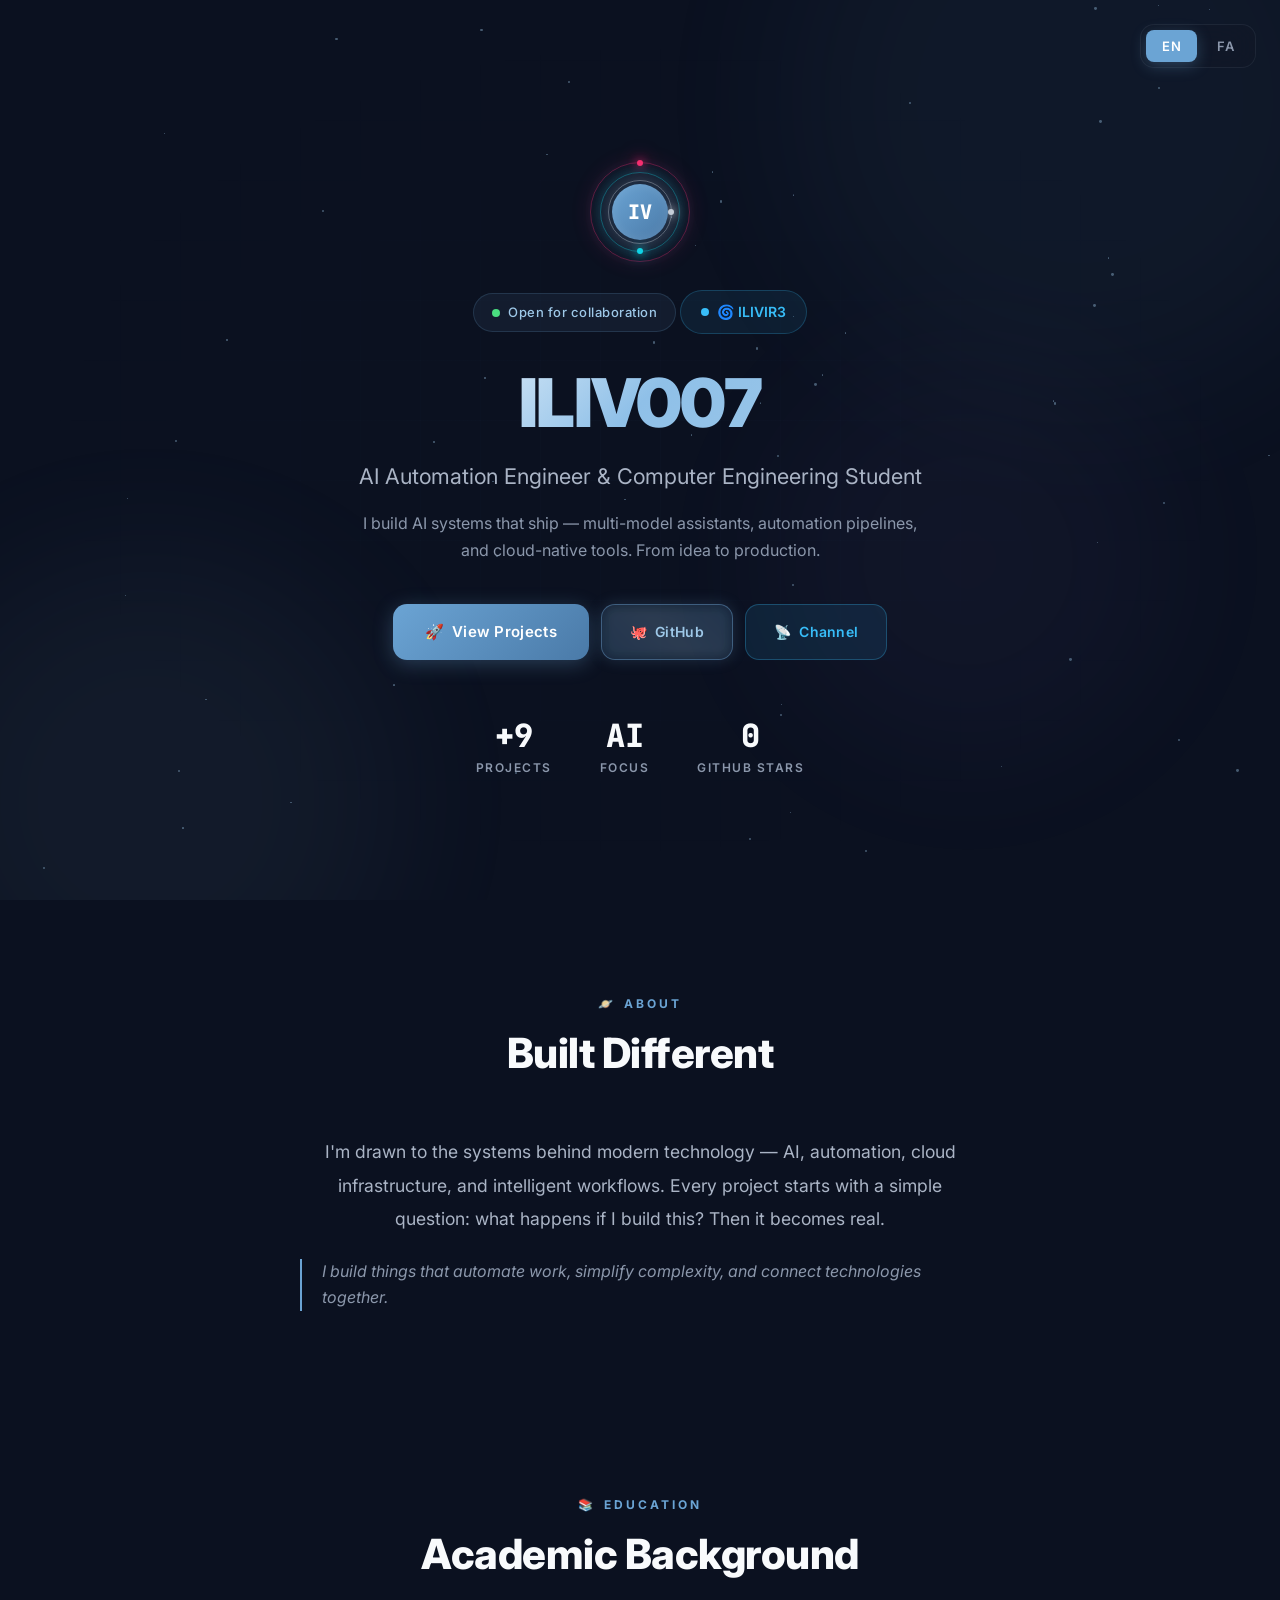
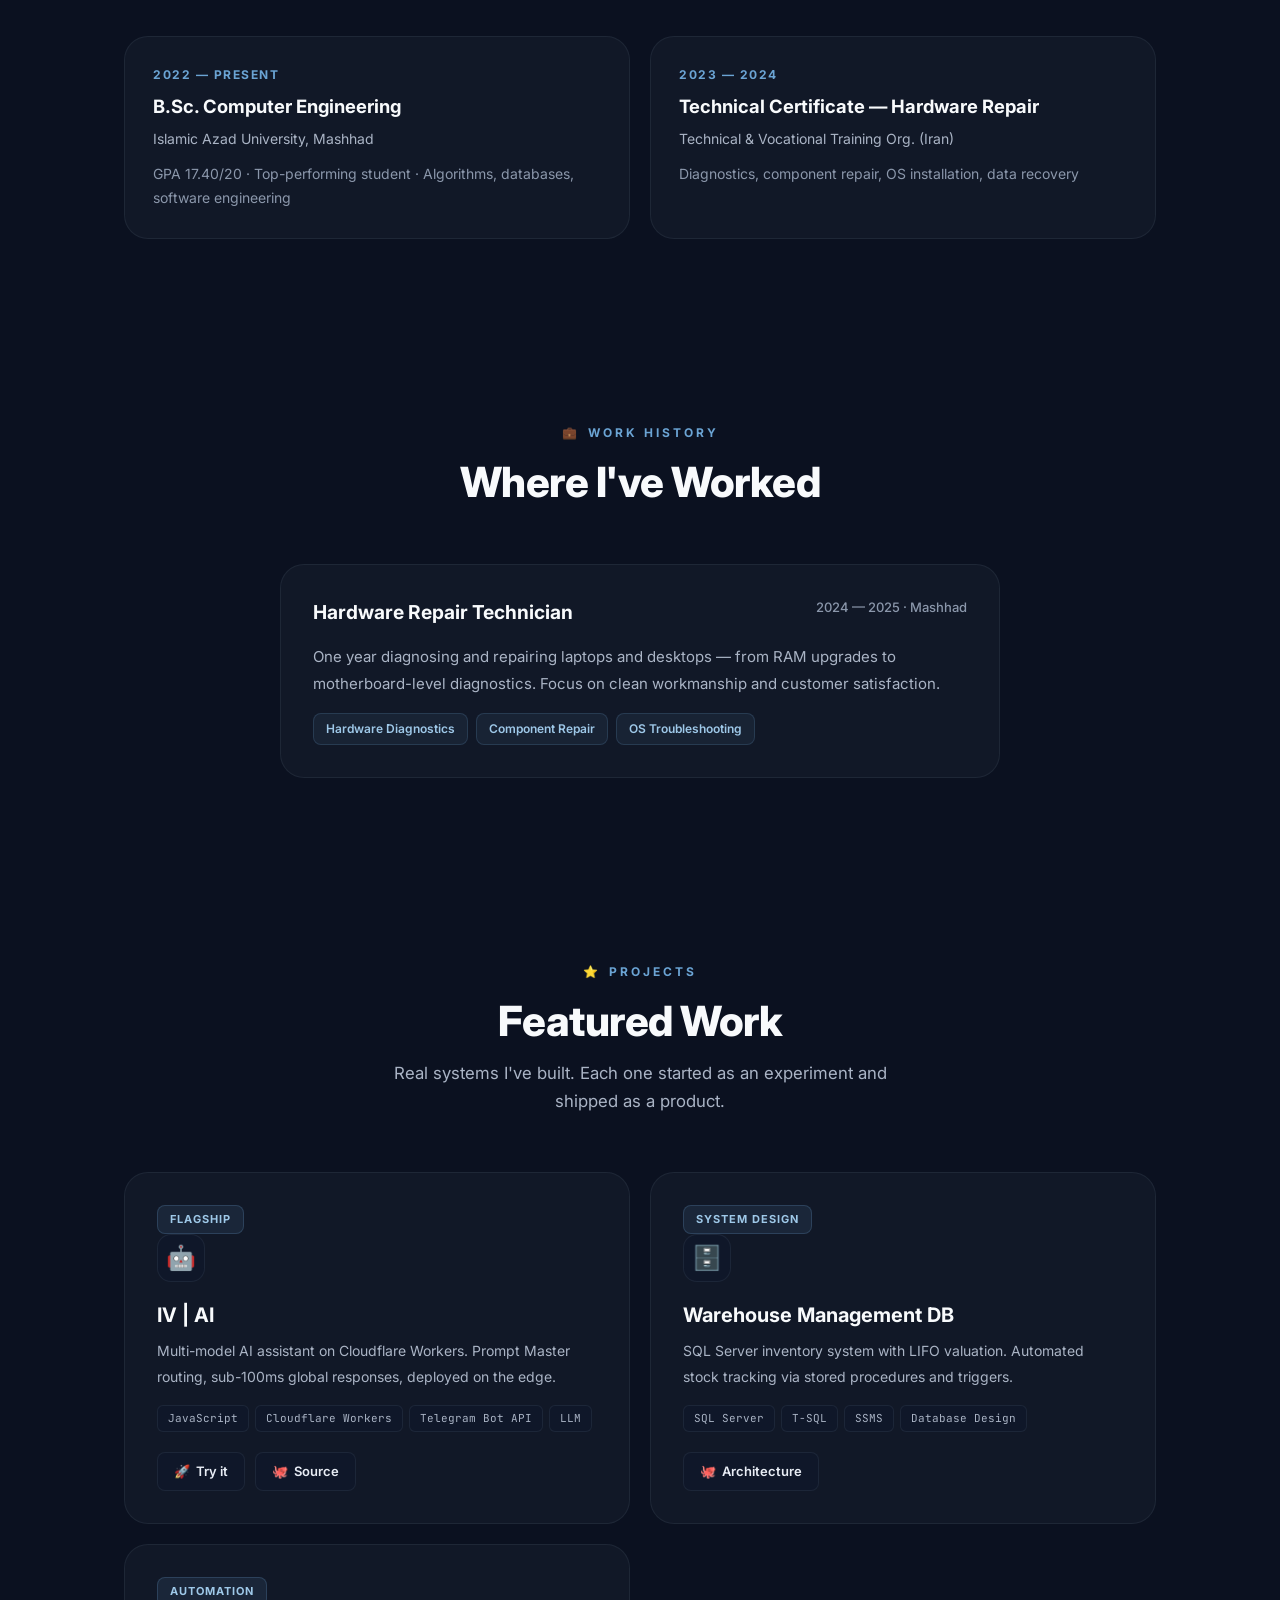
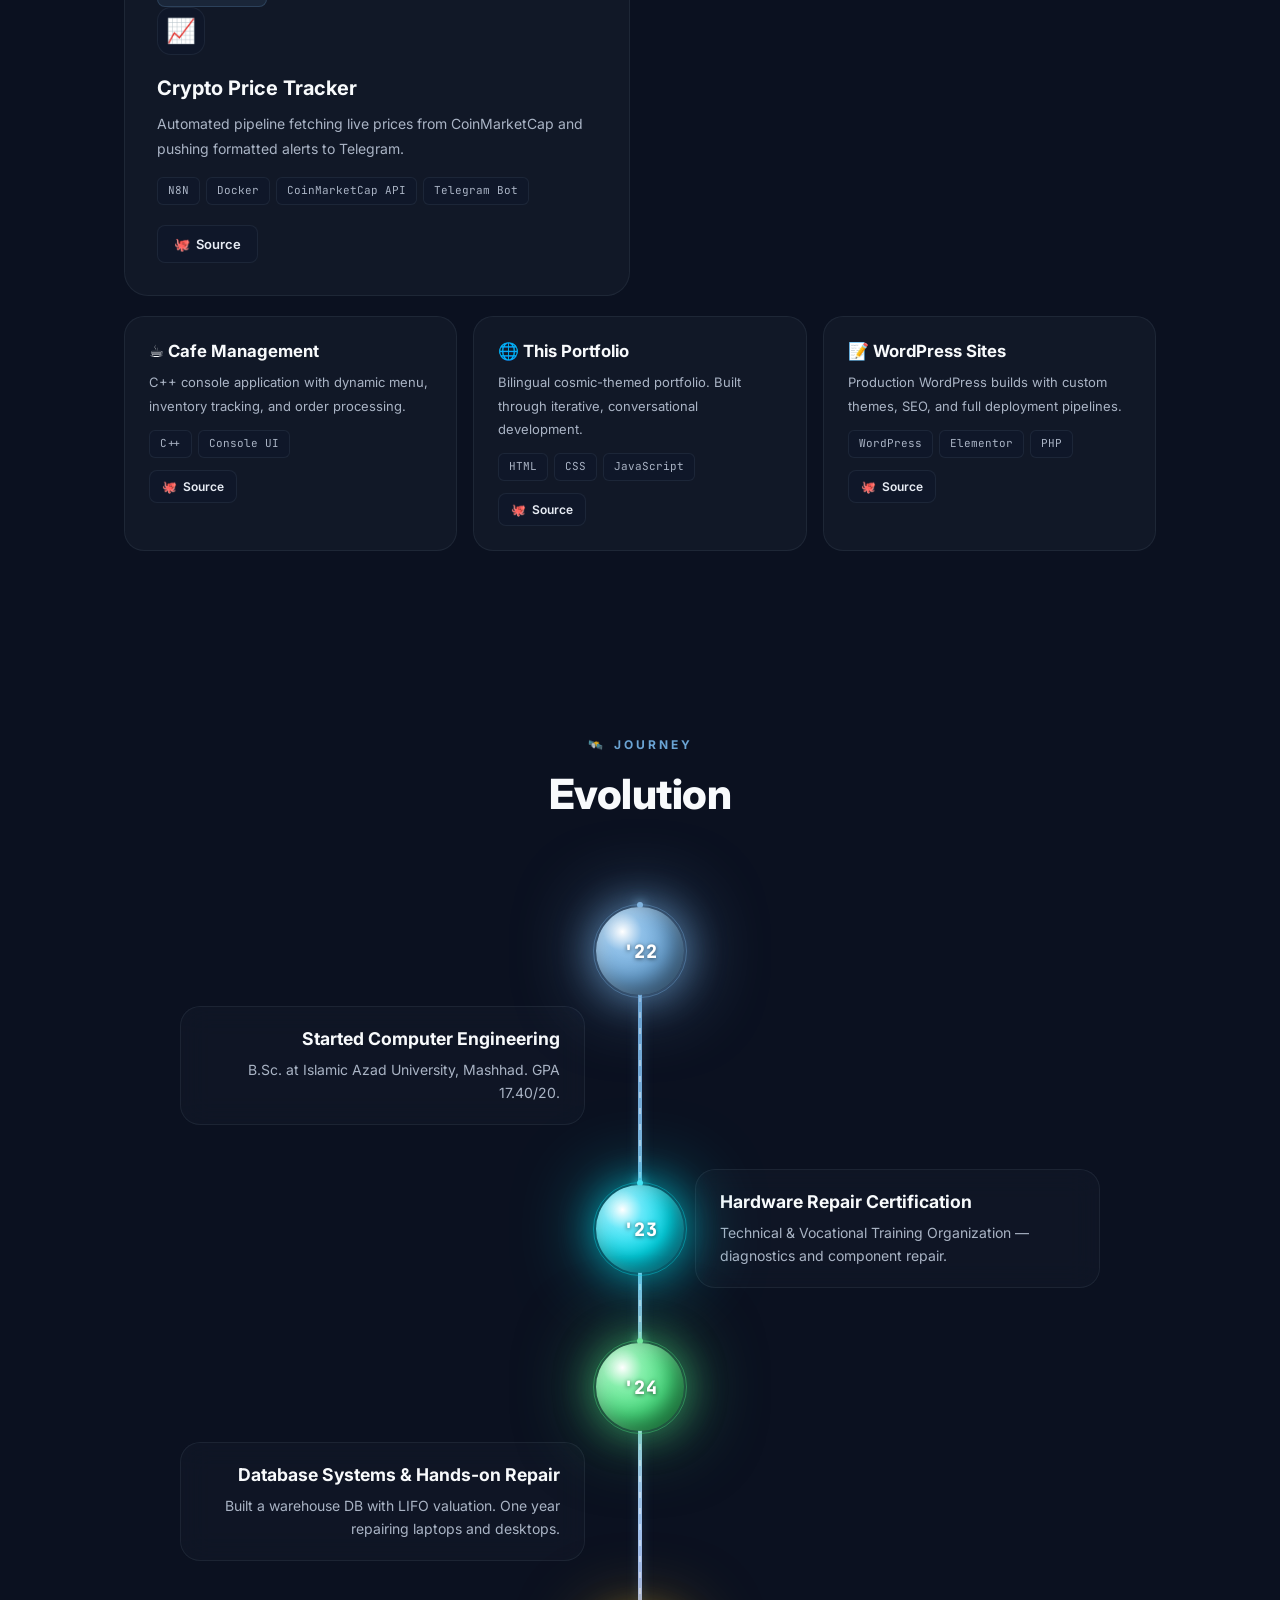
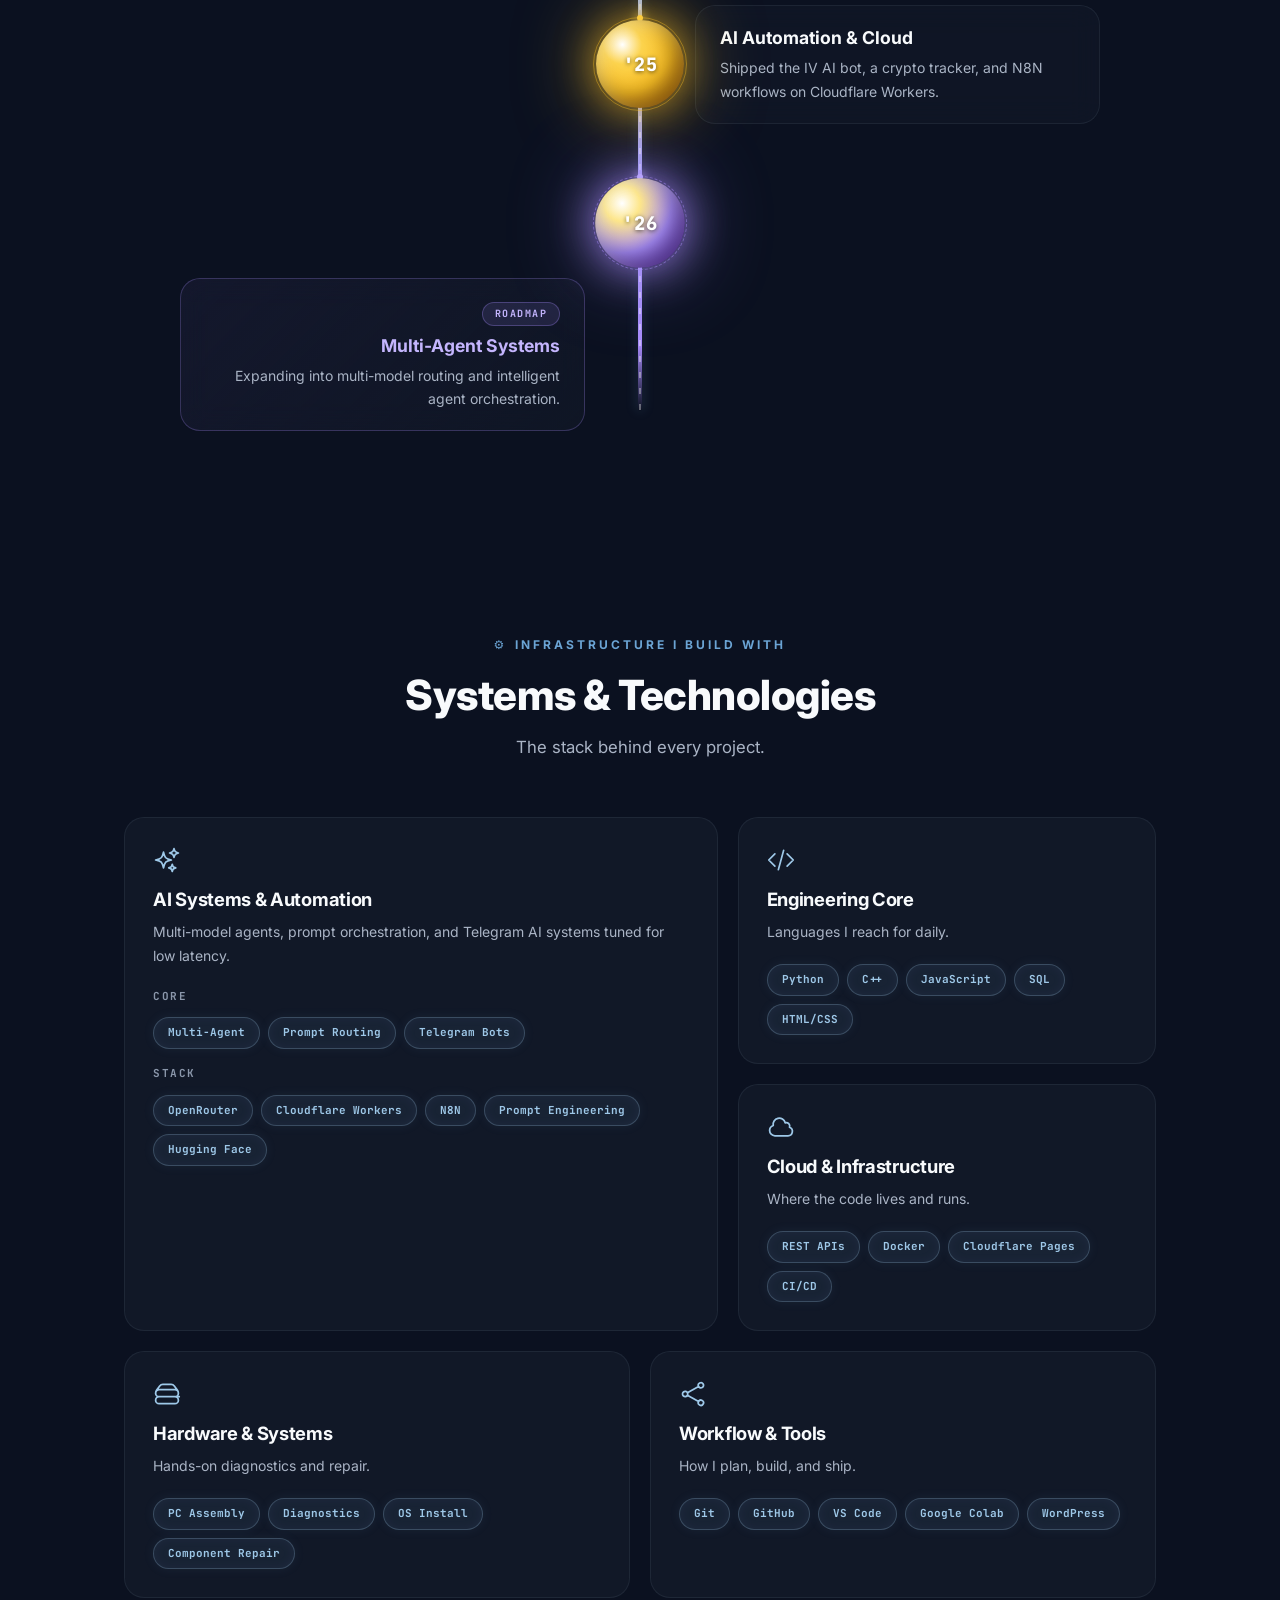
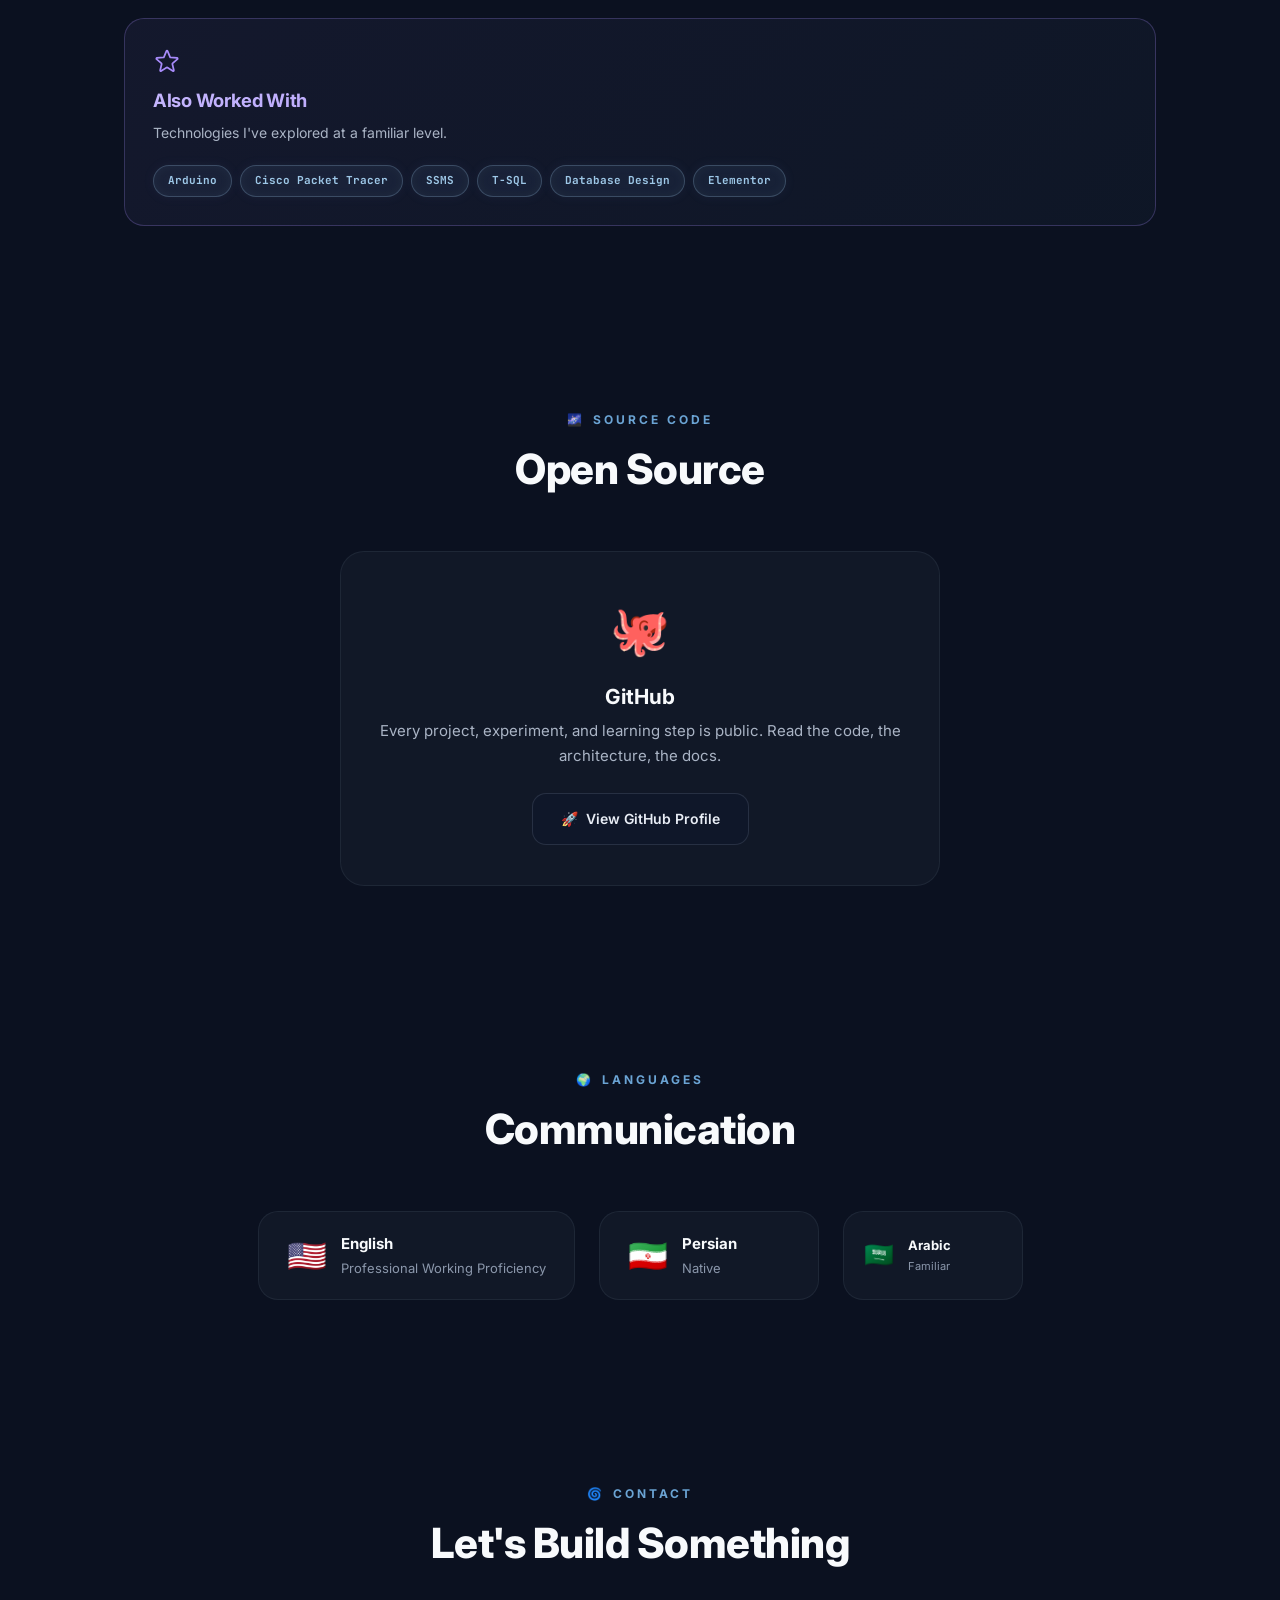
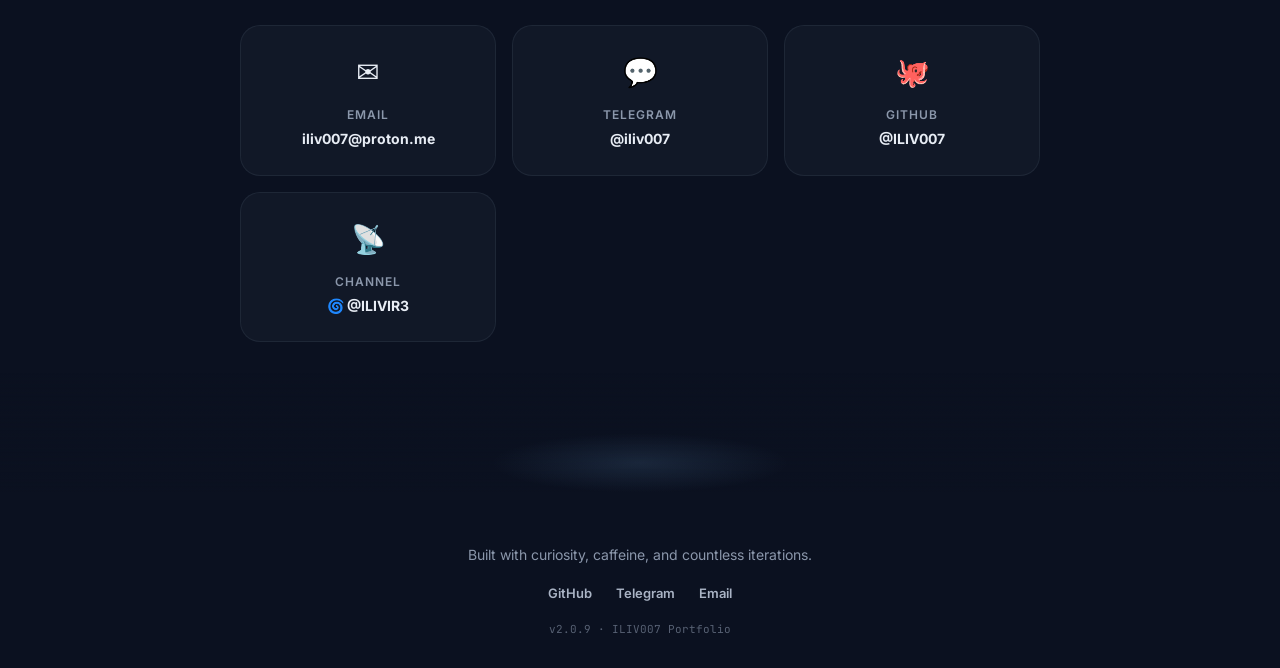
==== commit 63d30d45: "v2.0.9" ====
--- a/index.html
+++ b/index.html
@@ -530,7 +530,7 @@
                 <a href="https://t.me/iliv007" target="_blank" rel="noopener noreferrer" class="footer-link">Telegram</a>
                 <a href="mailto:iliv007@proton.me" class="footer-link">Email</a>
             </div>
-            <p class="footer-version">v2.0.8 · ILIV007 Portfolio</p>
+            <p class="footer-version">v2.0.9 · ILIV007 Portfolio</p>
         </div>
     </footer>
 
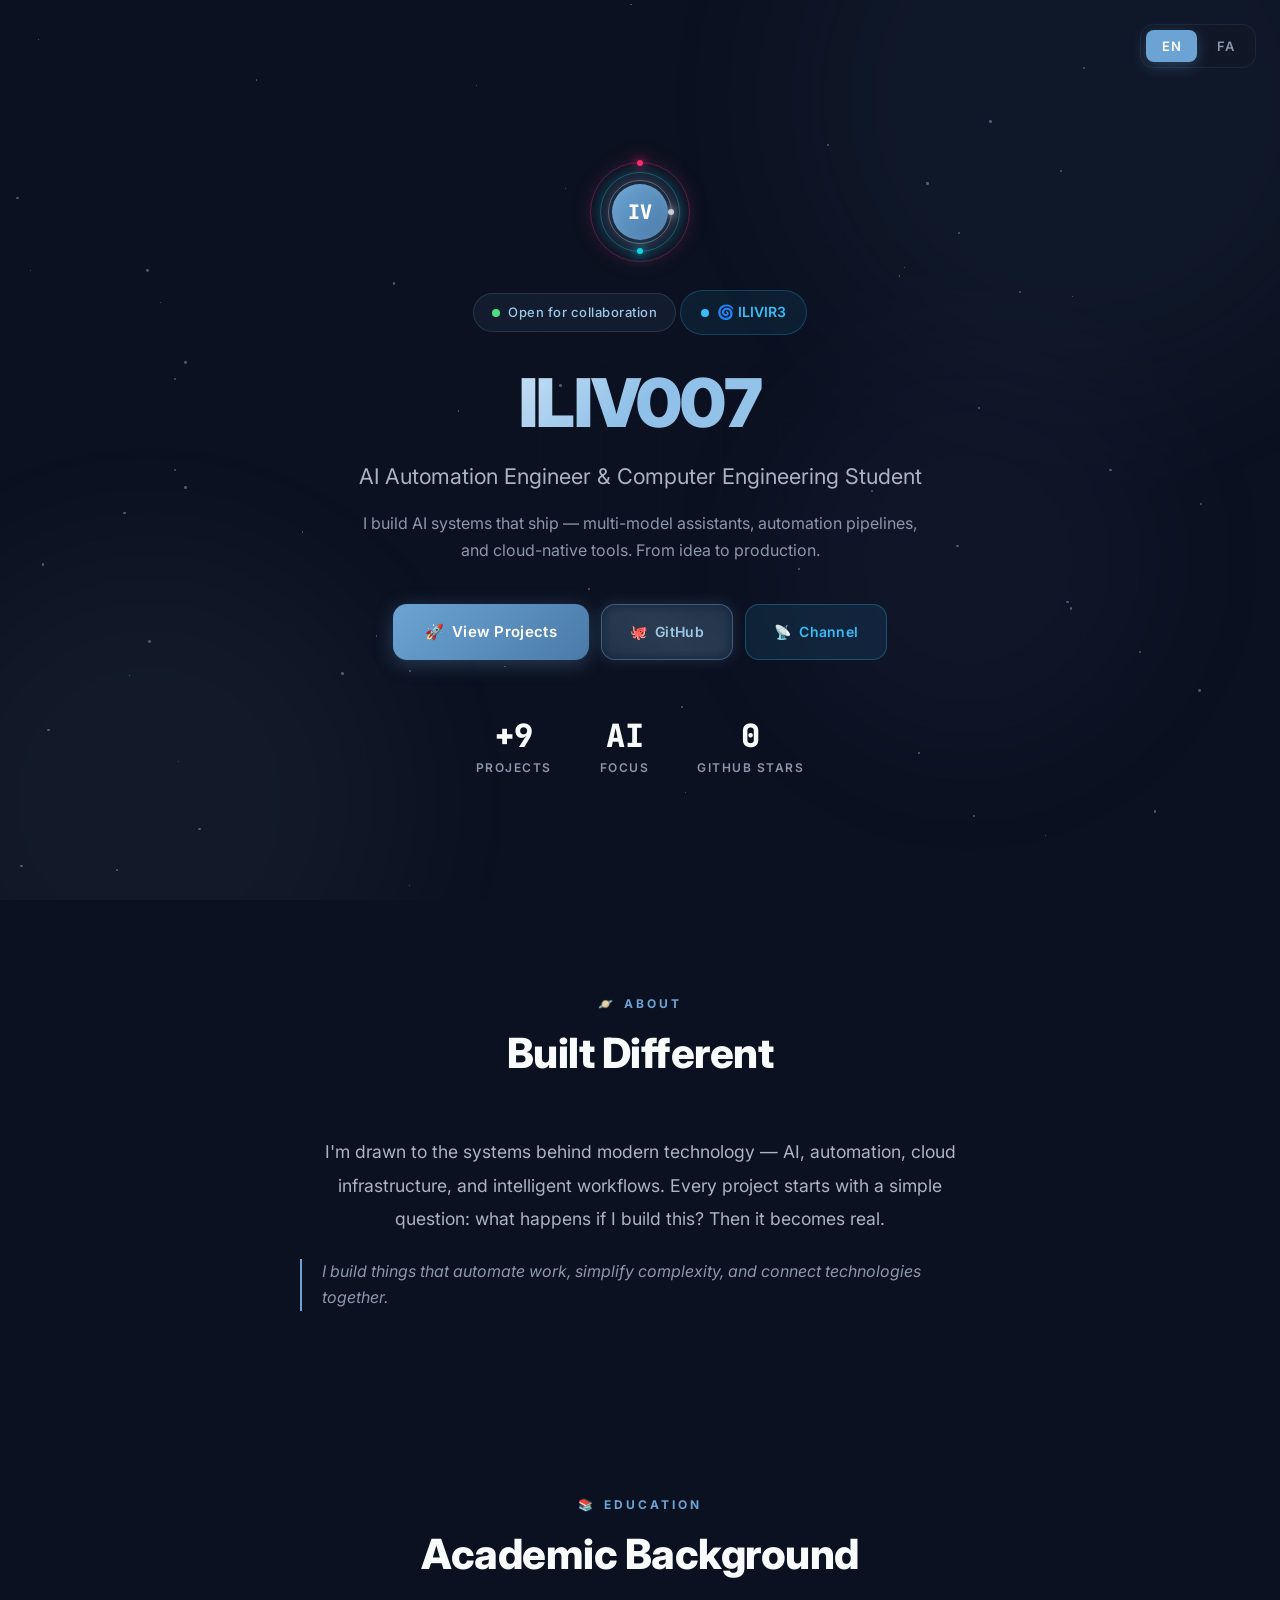
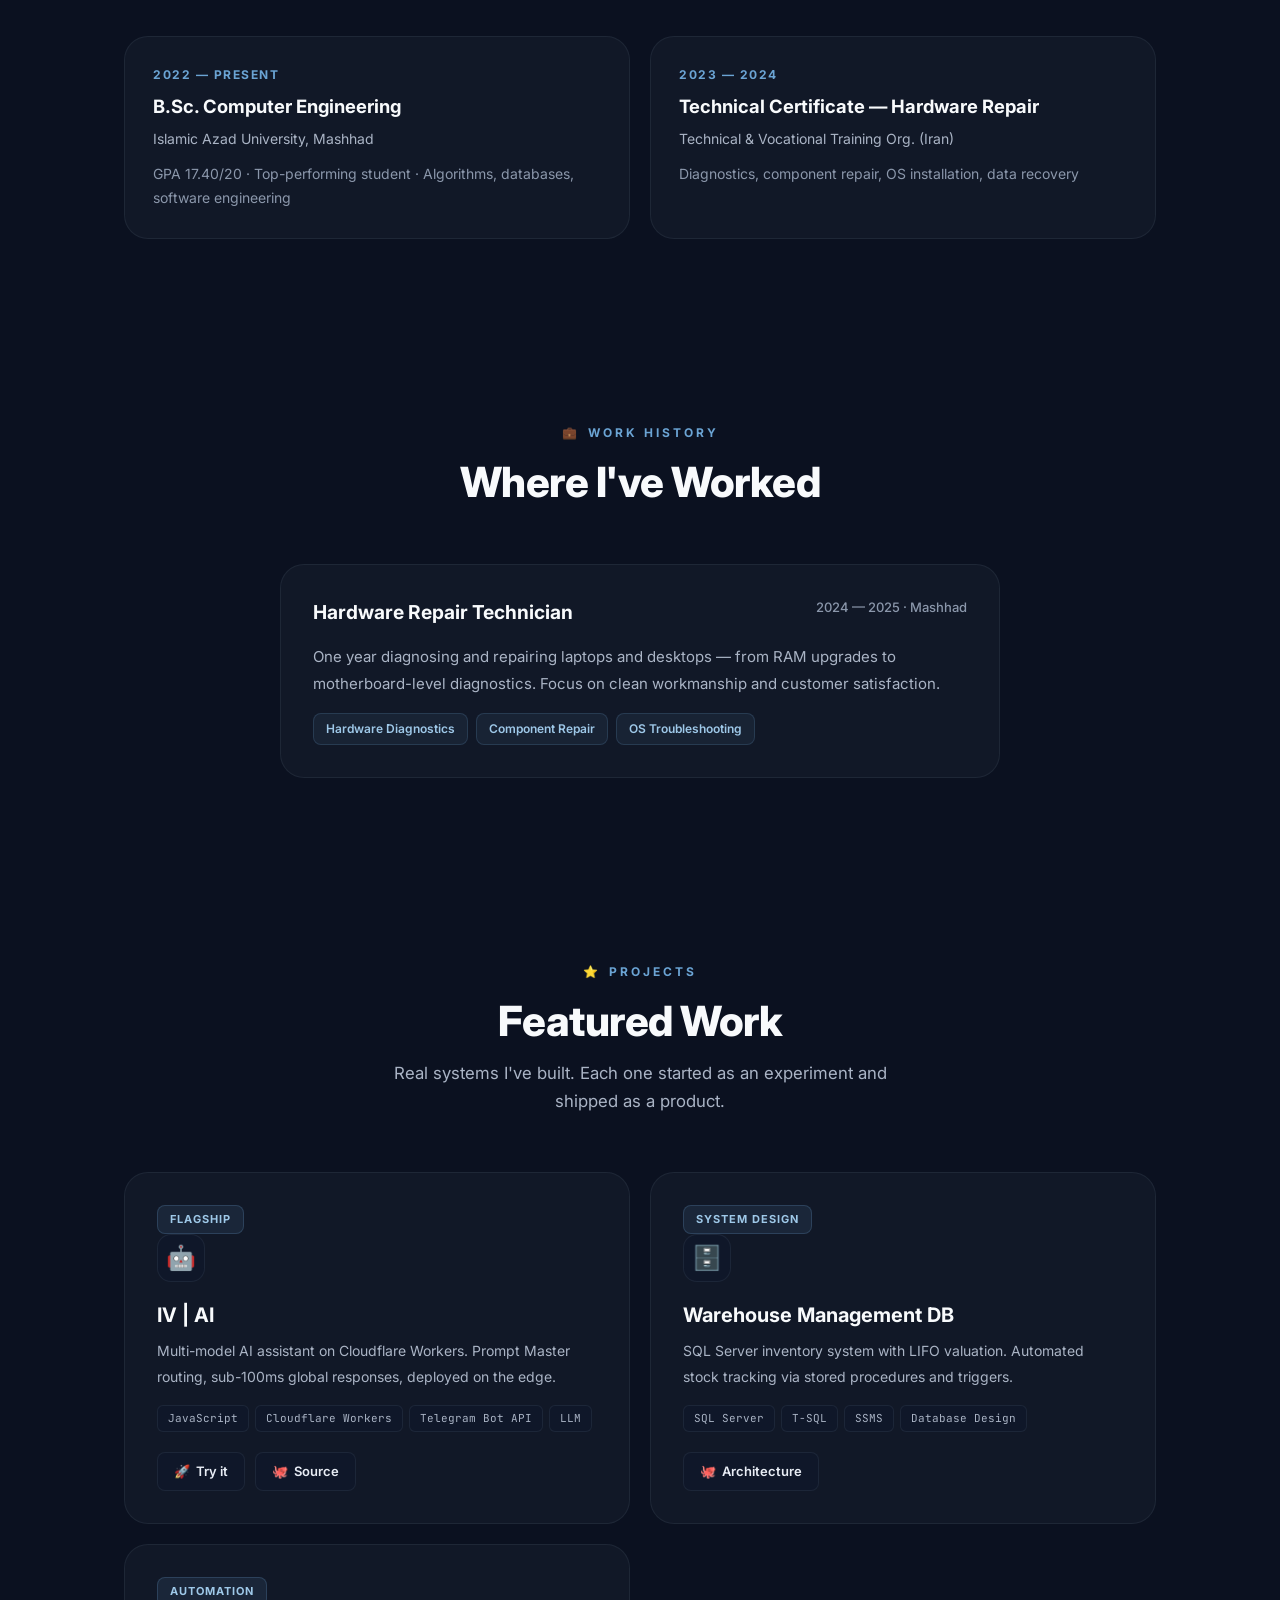
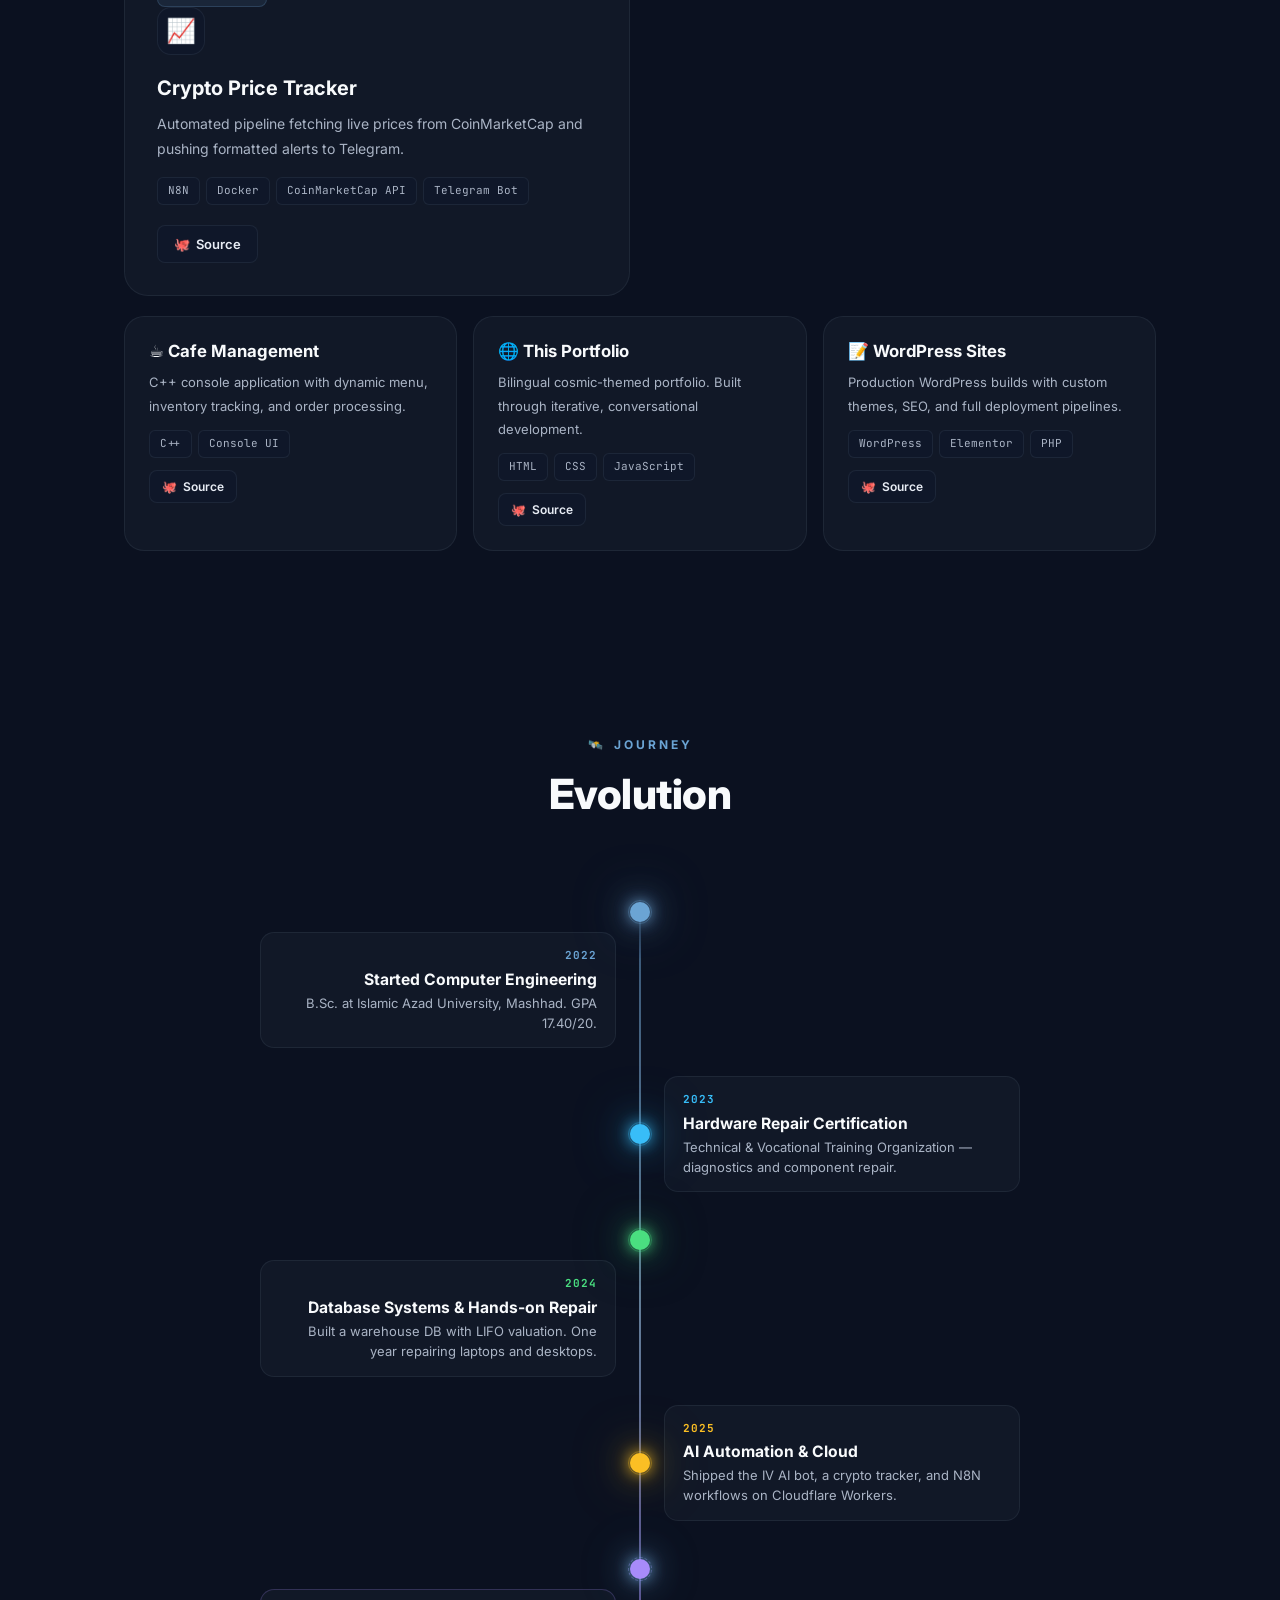
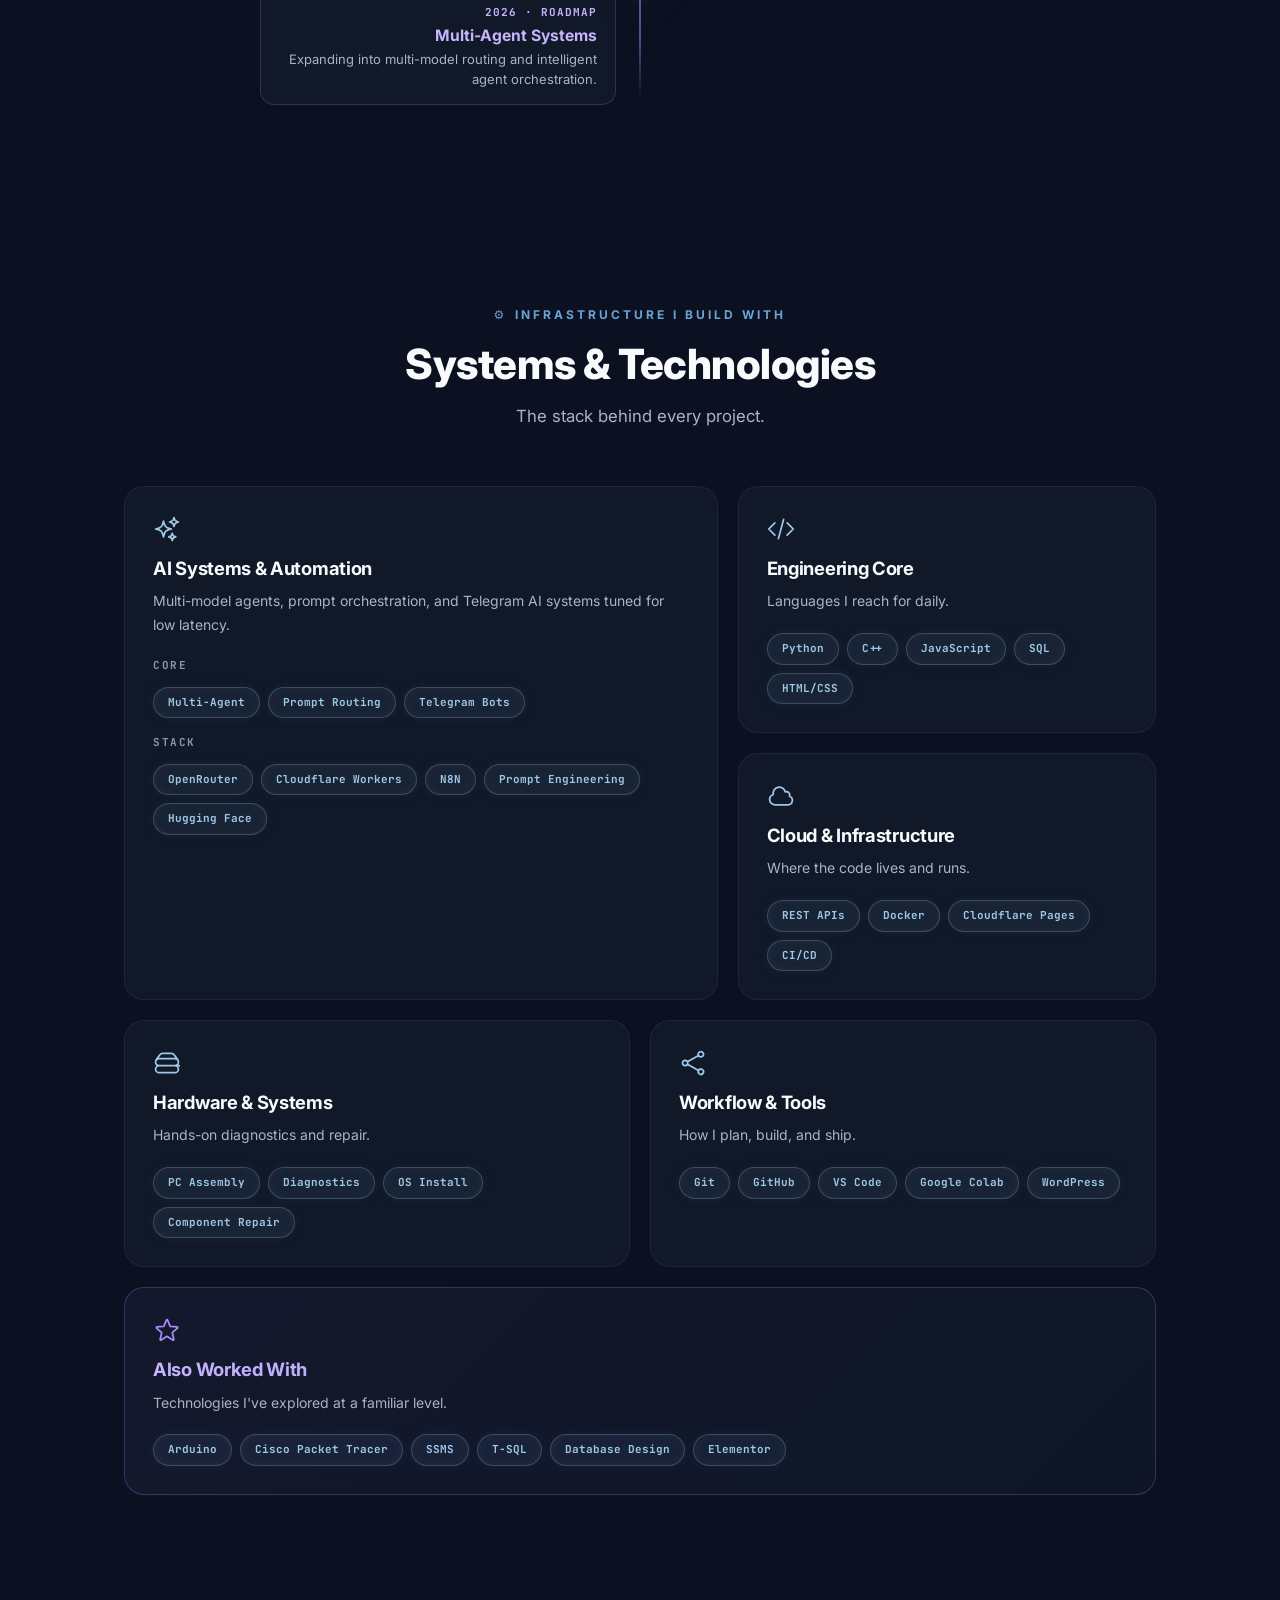
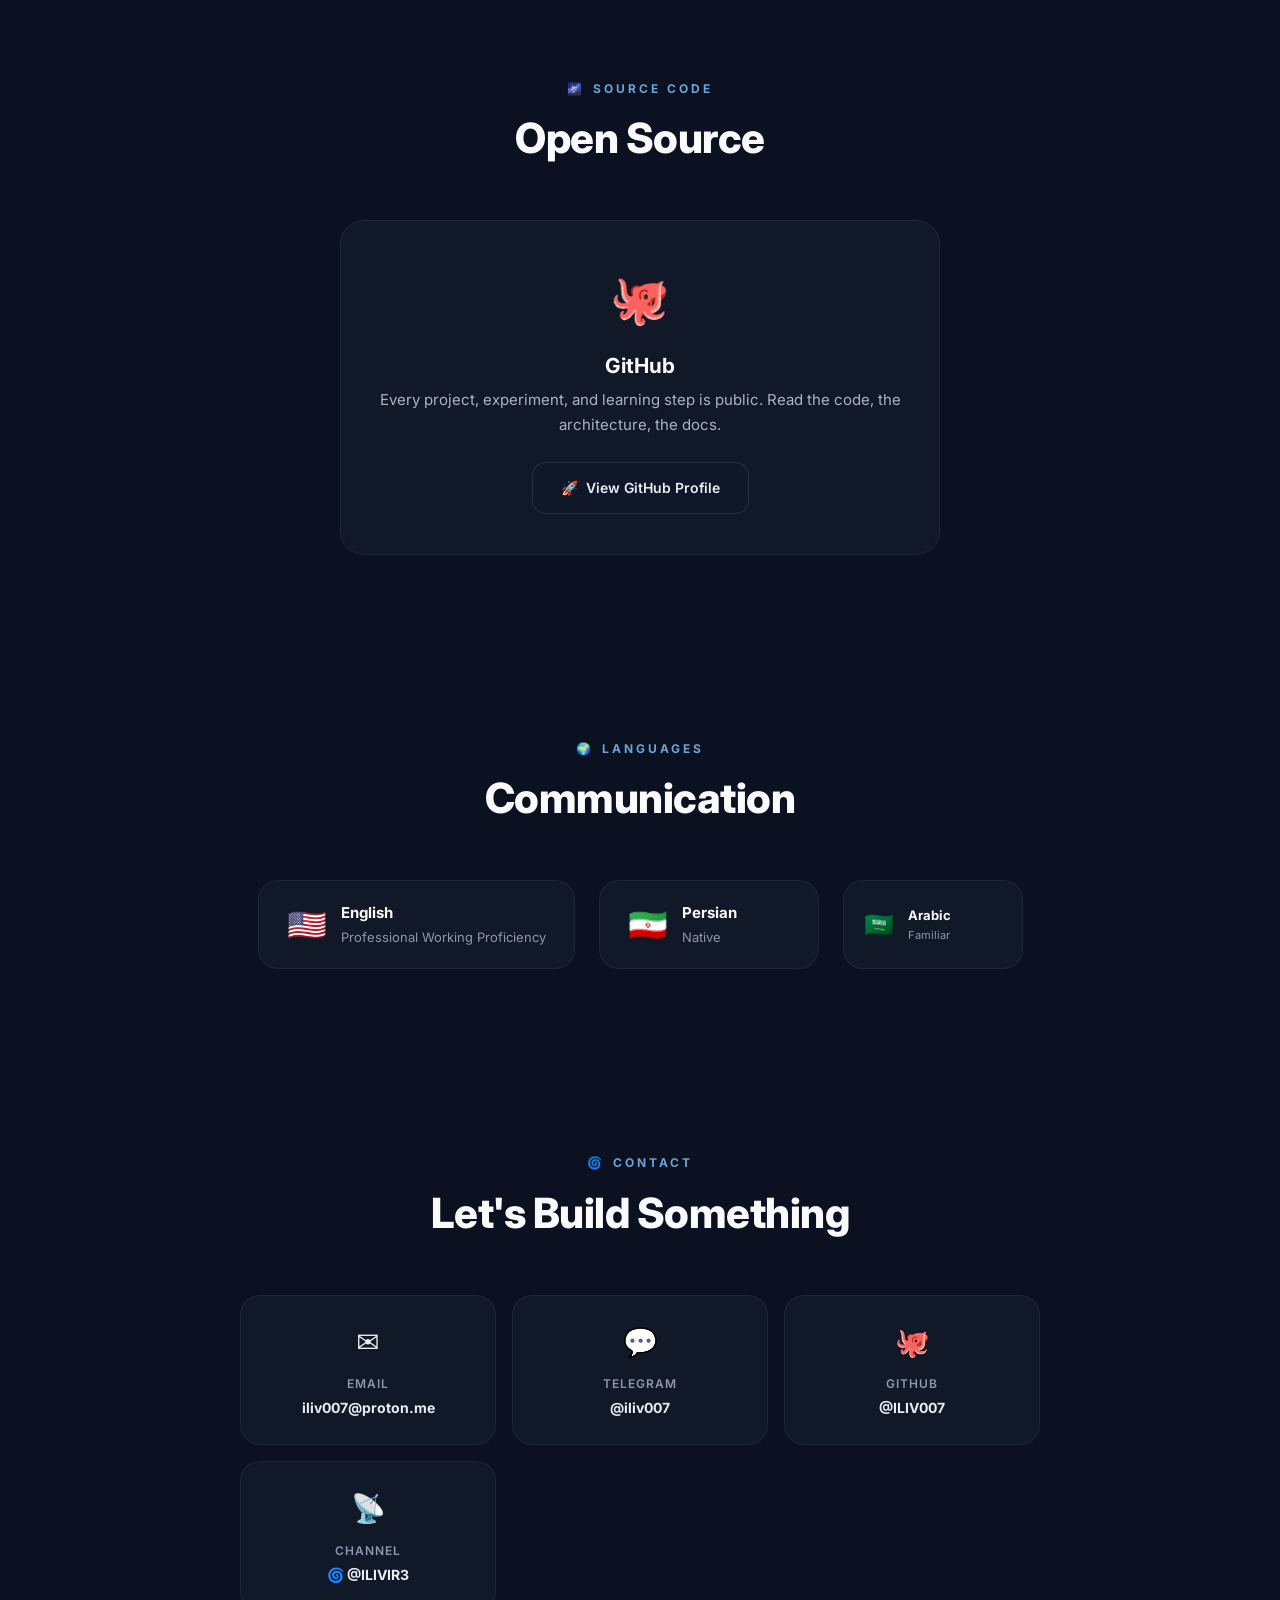
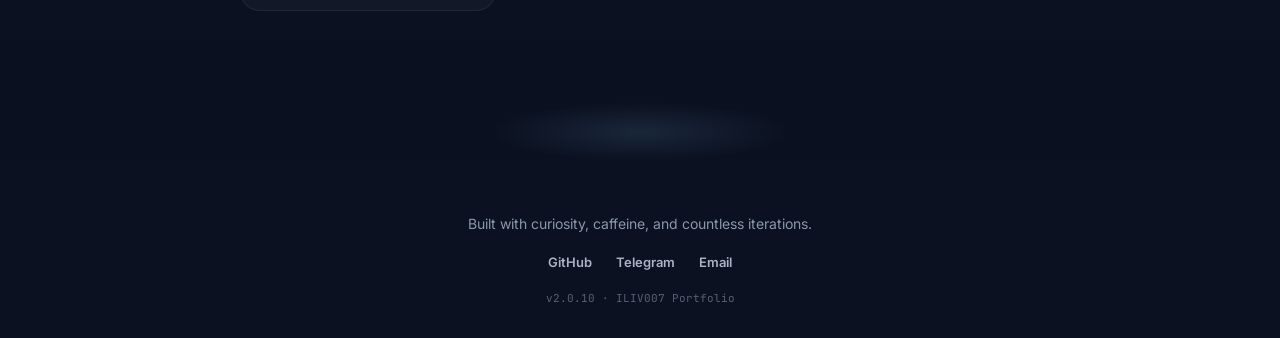
==== commit 723722b2: "v2.0.10" ====
--- a/index.html
+++ b/index.html
@@ -35,7 +35,7 @@
     <link rel="apple-touch-icon" href="data:image/svg+xml,<svg xmlns='http://www.w3.org/2000/svg' viewBox='0 0 100 100'><text y='.9em' font-size='90'>🌀</text></svg>">
 
     <!-- PWA Manifest -->
-    <link rel="manifest" href="assets/manifest.json">
+    <link rel="manifest" href="assets/manifest.json?v=2010">
 
     <!-- Fonts (preconnect to both font hosts) -->
     <link rel="preconnect" href="https://fonts.googleapis.com">
@@ -43,12 +43,12 @@
     <link href="https://fonts.googleapis.com/css2?family=Inter:wght@300;400;500;600;700;800;900&family=JetBrains+Mono:wght@400;500;600;700&family=Vazirmatn:wght@300;400;500;600;700;800&display=swap" rel="stylesheet">
 
     <!-- Styles -->
-    <link rel="stylesheet" href="css/variables.css">
-    <link rel="stylesheet" href="css/base.css">
-    <link rel="stylesheet" href="css/components.css">
-    <link rel="stylesheet" href="css/sections.css">
-    <link rel="stylesheet" href="css/animations.css">
-    <link rel="stylesheet" href="css/responsive.css">
+    <link rel="stylesheet" href="css/variables.css?v=2010">
+    <link rel="stylesheet" href="css/base.css?v=2010">
+    <link rel="stylesheet" href="css/components.css?v=2010">
+    <link rel="stylesheet" href="css/sections.css?v=2010">
+    <link rel="stylesheet" href="css/animations.css?v=2010">
+    <link rel="stylesheet" href="css/responsive.css?v=2010">
 
     <!-- Structured Data -->
     <script type="application/ld+json">
@@ -313,9 +313,10 @@
                 <div class="timeline-item">
                     <div class="timeline-node">
                         <div class="timeline-ring" aria-hidden="true"></div>
-                        <div class="timeline-orb">'22</div>
+                        <div class="timeline-orb" aria-hidden="true"></div>
                     </div>
                     <div class="timeline-card">
+                        <span class="timeline-date">2022</span>
                         <div class="timeline-title" data-en="Started Computer Engineering" data-fa="آغاز مهندسی کامپیوتر">Started Computer Engineering</div>
                         <div class="timeline-desc" data-en="B.Sc. at Islamic Azad University, Mashhad. GPA 17.40/20." data-fa="کارشناسی دانشگاه آزاد اسلامی مشهد. معدل ۱۷.۴۰ از ۲۰.">B.Sc. at Islamic Azad University, Mashhad. GPA 17.40/20.</div>
                     </div>
@@ -323,9 +324,10 @@
                 <div class="timeline-item">
                     <div class="timeline-node">
                         <div class="timeline-ring" aria-hidden="true"></div>
-                        <div class="timeline-orb">'23</div>
+                        <div class="timeline-orb" aria-hidden="true"></div>
                     </div>
                     <div class="timeline-card">
+                        <span class="timeline-date">2023</span>
                         <div class="timeline-title" data-en="Hardware Repair Certification" data-fa="گواهینامه تعمیر سخت‌افزار">Hardware Repair Certification</div>
                         <div class="timeline-desc" data-en="Technical &amp; Vocational Training Organization — diagnostics and component repair." data-fa="سازمان آموزش فنی و حرفه‌ای — عیب‌یابی و تعمیر قطعات.">Technical &amp; Vocational Training Organization — diagnostics and component repair.</div>
                     </div>
@@ -333,9 +335,10 @@
                 <div class="timeline-item">
                     <div class="timeline-node">
                         <div class="timeline-ring" aria-hidden="true"></div>
-                        <div class="timeline-orb">'24</div>
+                        <div class="timeline-orb" aria-hidden="true"></div>
                     </div>
                     <div class="timeline-card">
+                        <span class="timeline-date">2024</span>
                         <div class="timeline-title" data-en="Database Systems &amp; Hands-on Repair" data-fa="پایگاه داده و کار عملی">Database Systems &amp; Hands-on Repair</div>
                         <div class="timeline-desc" data-en="Built a warehouse DB with LIFO valuation. One year repairing laptops and desktops." data-fa="ساخت پایگاه داده انبار با LIFO. یک سال تعمیر لپ‌تاپ و کامپیوتر.">Built a warehouse DB with LIFO valuation. One year repairing laptops and desktops.</div>
                     </div>
@@ -343,9 +346,10 @@
                 <div class="timeline-item">
                     <div class="timeline-node">
                         <div class="timeline-ring" aria-hidden="true"></div>
-                        <div class="timeline-orb">'25</div>
+                        <div class="timeline-orb" aria-hidden="true"></div>
                     </div>
                     <div class="timeline-card">
+                        <span class="timeline-date">2025</span>
                         <div class="timeline-title" data-en="AI Automation &amp; Cloud" data-fa="خودکارسازی هوش مصنوعی و ابر">AI Automation &amp; Cloud</div>
                         <div class="timeline-desc" data-en="Shipped the IV AI bot, a crypto tracker, and N8N workflows on Cloudflare Workers." data-fa="انتشار ربات IV AI، ردیاب ارز دیجیتال و گردش‌کارهای N8N روی Cloudflare Workers.">Shipped the IV AI bot, a crypto tracker, and N8N workflows on Cloudflare Workers.</div>
                     </div>
@@ -353,10 +357,10 @@
                 <div class="timeline-item timeline-future">
                     <div class="timeline-node">
                         <div class="timeline-ring" aria-hidden="true"></div>
-                        <div class="timeline-orb">'26</div>
+                        <div class="timeline-orb" aria-hidden="true"></div>
                     </div>
                     <div class="timeline-card">
-                        <span class="timeline-badge" data-en="Roadmap" data-fa="نقشه راه">Roadmap</span>
+                        <span class="timeline-date" data-en="2026 · Roadmap" data-fa="۲۰۲۶ · نقشه راه">2026 · Roadmap</span>
                         <div class="timeline-title" data-en="Multi-Agent Systems" data-fa="سیستم‌های چندعاملی">Multi-Agent Systems</div>
                         <div class="timeline-desc" data-en="Expanding into multi-model routing and intelligent agent orchestration." data-fa="حرکت به سمت مسیریابی چندمدلی و هماهنگ‌سازی عامل‌های هوشمند.">Expanding into multi-model routing and intelligent agent orchestration.</div>
                     </div>
@@ -530,11 +534,11 @@
                 <a href="https://t.me/iliv007" target="_blank" rel="noopener noreferrer" class="footer-link">Telegram</a>
                 <a href="mailto:iliv007@proton.me" class="footer-link">Email</a>
             </div>
-            <p class="footer-version">v2.0.9 · ILIV007 Portfolio</p>
+            <p class="footer-version">v2.0.10 · ILIV007 Portfolio</p>
         </div>
     </footer>
 
     <!-- Scripts -->
-    <script type="module" src="js/main.js"></script>
+    <script type="module" src="js/main.js?v=2010"></script>
 </body>
 </html>
--- a/css/sections.css
+++ b/css/sections.css
@@ -246,260 +246,194 @@
     display: inline-block;
 }
 
-/* ===== TIMELINE — Cosmic Roadmap (zigzag journey with colored planets) ===== */
+/* ===== TIMELINE — Minimal Cosmic Roadmap ===== */
 .timeline {
     position: relative;
-    max-width: 920px;
+    max-width: 760px;
     margin: 0 auto;
-    padding: 20px 0;
-}
-
-/* The road — thick gradient path down the center */
+    padding: 16px 0;
+}
+
+/* The road — thin neon line down the center */
 .timeline::before {
     content: '';
     position: absolute;
     left: 50%;
-    top: 40px;
-    bottom: 40px;
-    width: 4px;
+    top: 20px;
+    bottom: 20px;
+    width: 2px;
     transform: translateX(-50%);
     background: linear-gradient(to bottom,
         transparent 0%,
-        var(--primary) 6%,
-        var(--accent) 50%,
-        var(--violet) 94%,
+        rgba(110, 164, 212, 0.5) 8%,
+        rgba(158, 200, 232, 0.6) 50%,
+        rgba(167, 139, 250, 0.5) 92%,
         transparent 100%);
-    border-radius: 4px;
-    box-shadow: 0 0 12px rgba(110, 164, 212, 0.3);
-}
-/* Dashed road markings down the center */
-.timeline::after {
-    content: '';
-    position: absolute;
-    left: 50%;
-    top: 40px;
-    bottom: 40px;
-    width: 2px;
-    transform: translateX(-50%);
-    background-image: repeating-linear-gradient(to bottom,
-        rgba(255, 255, 255, 0.35) 0,
-        rgba(255, 255, 255, 0.35) 6px,
-        transparent 6px,
-        transparent 16px);
-    pointer-events: none;
+    border-radius: 2px;
 }
 
 .timeline-item {
     display: grid;
-    grid-template-columns: 1fr 110px 1fr;
-    align-items: center;
-    margin-bottom: 44px;
-    position: relative;
+    grid-template-columns: 1fr 40px 1fr;
+    align-items: center;
+    margin-bottom: 28px;
+    position: relative;
+    min-height: 44px;
 }
 .timeline-item:last-child { margin-bottom: 0; }
 
-/* Planet sits in the center column (the road) */
+/* Small neon planet — sits on the road */
 .timeline-node {
     grid-column: 2;
-    position: relative;
-    width: 110px;
-    height: 110px;
+    width: 40px;
+    height: 40px;
     display: flex;
     align-items: center;
     justify-content: center;
     z-index: 3;
     justify-self: center;
+    position: relative;
 }
 .timeline-orb {
-    width: 80px;
-    height: 80px;
+    width: 16px;
+    height: 16px;
     border-radius: 50%;
-    background: radial-gradient(circle at 30% 28%, #fff 0%, var(--planet-light, var(--primary-light)) 22%, var(--planet, var(--primary)) 55%, var(--planet-dark, var(--primary-dark)) 100%);
+    background: var(--planet, var(--primary));
     box-shadow:
-        0 0 28px var(--planet-glow, rgba(110, 164, 212, 0.7)),
-        0 0 60px var(--planet-glow, rgba(110, 164, 212, 0.35)),
-        inset -9px -9px 20px rgba(0, 0, 0, 0.42),
-        inset 5px 5px 14px rgba(255, 255, 255, 0.2);
-    display: flex;
-    align-items: center;
-    justify-content: center;
-    font-family: var(--font-mono);
-    font-size: 1.05rem;
-    font-weight: 800;
-    color: #fff;
-    text-shadow: 0 1px 4px rgba(0, 0, 0, 0.6);
-    letter-spacing: 0.5px;
-    transition: transform 0.45s var(--ease-spring), box-shadow 0.45s var(--ease-out);
-    position: relative;
-    z-index: 2;
-}
-/* Orbital ring with a moon dot */
+        0 0 8px var(--planet, var(--primary)),
+        0 0 18px var(--planet-glow, rgba(110, 164, 212, 0.6)),
+        0 0 30px var(--planet-glow, rgba(110, 164, 212, 0.3));
+    transition: transform 0.4s var(--ease-spring), box-shadow 0.4s var(--ease-out);
+    position: relative;
+}
+/* Subtle outer halo ring */
 .timeline-ring {
     position: absolute;
     inset: 8px;
     border-radius: 50%;
-    border: 1px solid var(--planet-ring, rgba(110, 164, 212, 0.4));
-    animation: ringSpin 16s linear infinite;
+    border: 1px solid var(--planet, var(--primary));
+    opacity: 0.3;
     pointer-events: none;
 }
-.timeline-ring::before {
-    content: '';
-    position: absolute;
-    top: -3px;
-    left: 50%;
-    transform: translateX(-50%);
-    width: 6px;
-    height: 6px;
-    border-radius: 50%;
-    background: var(--planet-light, var(--accent));
-    box-shadow: 0 0 8px var(--planet-light, var(--accent)), 0 0 16px var(--planet, var(--primary));
-}
-@keyframes ringSpin {
-    from { transform: rotate(0deg); }
-    to { transform: rotate(360deg); }
-}
-
-/* Pulsing glow when the planet scrolls into view */
+
+/* Planet glows brighter when scrolled into view */
 .timeline-item.visible .timeline-orb {
-    transform: scale(1.1);
+    transform: scale(1.25);
     box-shadow:
-        0 0 36px var(--planet-glow, rgba(110, 164, 212, 0.85)),
-        0 0 72px var(--planet-glow, rgba(110, 164, 212, 0.4)),
-        inset -9px -9px 20px rgba(0, 0, 0, 0.42),
-        inset 5px 5px 14px rgba(255, 255, 255, 0.25);
-}
-
-/* Cards alternate sides: odd items = col 1, even items = col 3.
-   Grid columns flow with `direction`, so this mirrors automatically in RTL. */
+        0 0 12px var(--planet, var(--primary)),
+        0 0 26px var(--planet-glow, rgba(110, 164, 212, 0.8)),
+        0 0 44px var(--planet-glow, rgba(110, 164, 212, 0.4));
+}
+
+/* Cards — minimal, snug beside the planets */
 .timeline-card {
-    background: var(--bg-glass);
-    backdrop-filter: blur(14px);
-    -webkit-backdrop-filter: blur(14px);
-    border: 1px solid var(--border);
-    border-radius: var(--radius-lg);
-    padding: 20px 24px;
-    transition: border-color var(--transition), transform var(--transition), box-shadow var(--transition);
-    position: relative;
-    overflow: hidden;
+    background: var(--bg-card);
+    border: 1px solid var(--border);
+    border-radius: var(--radius-md);
+    padding: 14px 18px;
+    transition: border-color var(--transition), transform var(--transition);
+    position: relative;
 }
 .timeline-item:nth-child(odd) .timeline-card {
     grid-column: 1;
     text-align: end;
+    margin-inline-end: 4px;
 }
 .timeline-item:nth-child(even) .timeline-card {
     grid-column: 3;
     text-align: start;
+    margin-inline-start: 4px;
 }
 .timeline-card:hover {
-    border-color: var(--border-hover);
-    transform: translateY(-2px);
-    box-shadow: var(--shadow-sm);
+    border-color: var(--planet, var(--border-hover));
+    transform: translateY(-1px);
 }
 .timeline-title {
-    font-size: 1.1rem;
+    font-size: 0.98rem;
     font-weight: 700;
     color: var(--text-bright);
-    margin-bottom: 6px;
-    line-height: 1.4;
+    margin-bottom: 3px;
+    line-height: 1.35;
 }
 .timeline-desc {
-    font-size: 14px;
+    font-size: 13px;
     color: var(--text-muted);
-    line-height: 1.65;
-}
-
-/* Roadmap (future) — special destination star */
+    line-height: 1.55;
+}
+.timeline-date {
+    font-family: var(--font-mono);
+    font-size: 11px;
+    font-weight: 700;
+    color: var(--planet, var(--primary));
+    letter-spacing: 1px;
+    text-transform: uppercase;
+    margin-bottom: 4px;
+    display: block;
+}
+
+/* Roadmap (future) — special destination */
 .timeline-future .timeline-orb {
-    background: radial-gradient(circle at 30% 28%, #fff 0%, #fde68a 20%, var(--violet) 55%, #6d28d9 100%);
+    background: var(--violet);
     box-shadow:
-        0 0 32px rgba(167, 139, 250, 0.8),
-        0 0 68px rgba(167, 139, 250, 0.4),
-        inset -9px -9px 20px rgba(0, 0, 0, 0.42),
-        inset 5px 5px 14px rgba(255, 255, 255, 0.25);
+        0 0 10px var(--violet),
+        0 0 22px rgba(167, 139, 250, 0.7),
+        0 0 36px rgba(167, 139, 250, 0.35);
+    animation: futurePulse 2.5s ease-in-out infinite;
+}
+@keyframes futurePulse {
+    0%, 100% { transform: scale(1); }
+    50% { transform: scale(1.3); }
 }
 .timeline-future .timeline-ring {
+    border-color: var(--violet);
+    opacity: 0.4;
     border-style: dashed;
-    border-color: rgba(167, 139, 250, 0.5);
-}
-.timeline-future .timeline-ring::before {
-    background: var(--violet-light);
-    box-shadow: 0 0 8px var(--violet-light), 0 0 16px var(--violet);
-}
-.timeline-future.visible .timeline-orb {
-    transform: scale(1.12);
-    box-shadow:
-        0 0 40px rgba(167, 139, 250, 0.9),
-        0 0 80px rgba(167, 139, 250, 0.45),
-        inset -9px -9px 20px rgba(0, 0, 0, 0.42),
-        inset 5px 5px 14px rgba(255, 255, 255, 0.25);
-}
+}
+.timeline-future .timeline-date { color: var(--violet-light); }
+.timeline-future .timeline-title { color: var(--violet-light); }
 .timeline-future .timeline-card {
-    border-color: rgba(167, 139, 250, 0.25);
-    background: linear-gradient(135deg, rgba(167, 139, 250, 0.06), var(--bg-glass));
-}
-.timeline-future .timeline-title { color: var(--violet-light); }
-
-.timeline-badge {
-    display: inline-block;
-    font-family: var(--font-mono);
-    font-size: 10px;
-    font-weight: 700;
-    color: var(--violet-light);
-    background: rgba(167, 139, 250, 0.12);
-    border: 1px solid rgba(167, 139, 250, 0.3);
-    border-radius: var(--radius-full);
-    padding: 3px 12px;
-    letter-spacing: 1.5px;
-    text-transform: uppercase;
-    margin-bottom: 8px;
-}
-
-/* Per-phase planet colors (progression through the journey) */
+    border-color: rgba(167, 139, 250, 0.22);
+}
+
+/* Per-phase neon colors — cohesive with the site palette */
 .timeline-item:nth-child(1) {
-    --planet: #6BA4D4; --planet-light: #8FC0E8; --planet-dark: #4A7AA8;
-    --planet-glow: rgba(110, 164, 212, 0.7); --planet-ring: rgba(110, 164, 212, 0.4);
+    --planet: #6BA4D4;
+    --planet-glow: rgba(110, 164, 212, 0.65);
 }
 .timeline-item:nth-child(2) {
-    --planet: #05d9e8; --planet-light: #67e8f9; --planet-dark: #0891b2;
-    --planet-glow: rgba(5, 217, 232, 0.6); --planet-ring: rgba(5, 217, 232, 0.4);
+    --planet: #38bdf8;
+    --planet-glow: rgba(56, 189, 248, 0.6);
 }
 .timeline-item:nth-child(3) {
-    --planet: #4ade80; --planet-light: #86efac; --planet-dark: #16a34a;
-    --planet-glow: rgba(74, 222, 128, 0.55); --planet-ring: rgba(74, 222, 128, 0.4);
+    --planet: #4ade80;
+    --planet-glow: rgba(74, 222, 128, 0.55);
 }
 .timeline-item:nth-child(4) {
-    --planet: #fbbf24; --planet-light: #fcd34d; --planet-dark: #d97706;
-    --planet-glow: rgba(251, 191, 36, 0.6); --planet-ring: rgba(251, 191, 36, 0.4);
+    --planet: #fbbf24;
+    --planet-glow: rgba(251, 191, 36, 0.6);
 }
 
 /* Mobile — single column with road on the start edge */
 @media (max-width: 720px) {
-    .timeline::before,
-    .timeline::after {
-        left: 40px;
+    .timeline::before {
+        left: 20px;
         transform: translateX(0);
     }
     .timeline-item {
-        grid-template-columns: 80px 1fr;
-        gap: 18px;
+        grid-template-columns: 40px 1fr;
+        gap: 14px;
         align-items: flex-start;
     }
     .timeline-node {
         grid-column: 1;
-        width: 80px;
-        height: 80px;
         justify-self: start;
     }
-    .timeline-orb {
-        width: 64px;
-        height: 64px;
-        font-size: 0.9rem;
-    }
-    .timeline-ring { inset: 6px; }
     .timeline-item:nth-child(odd) .timeline-card,
     .timeline-item:nth-child(even) .timeline-card {
         grid-column: 2;
         text-align: start;
+        margin-inline-start: 0;
+        margin-inline-end: 0;
     }
 }
 
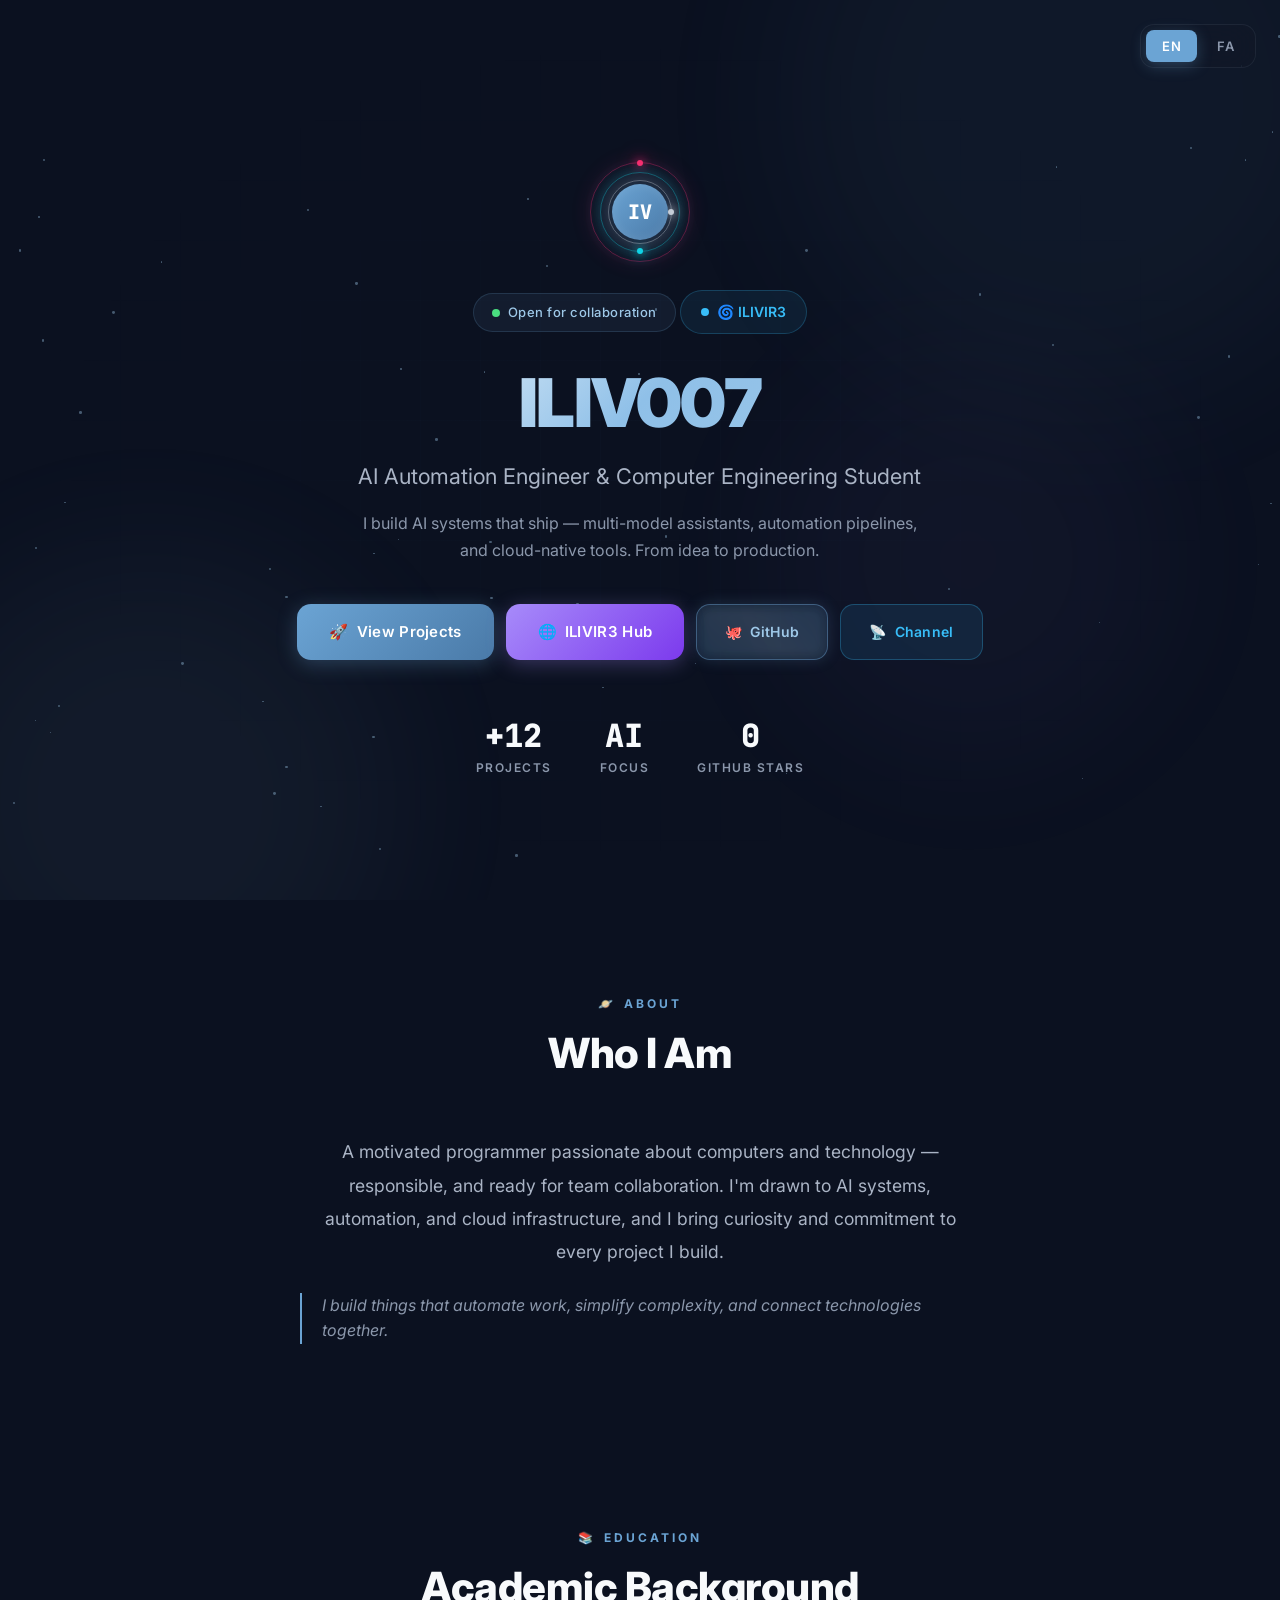
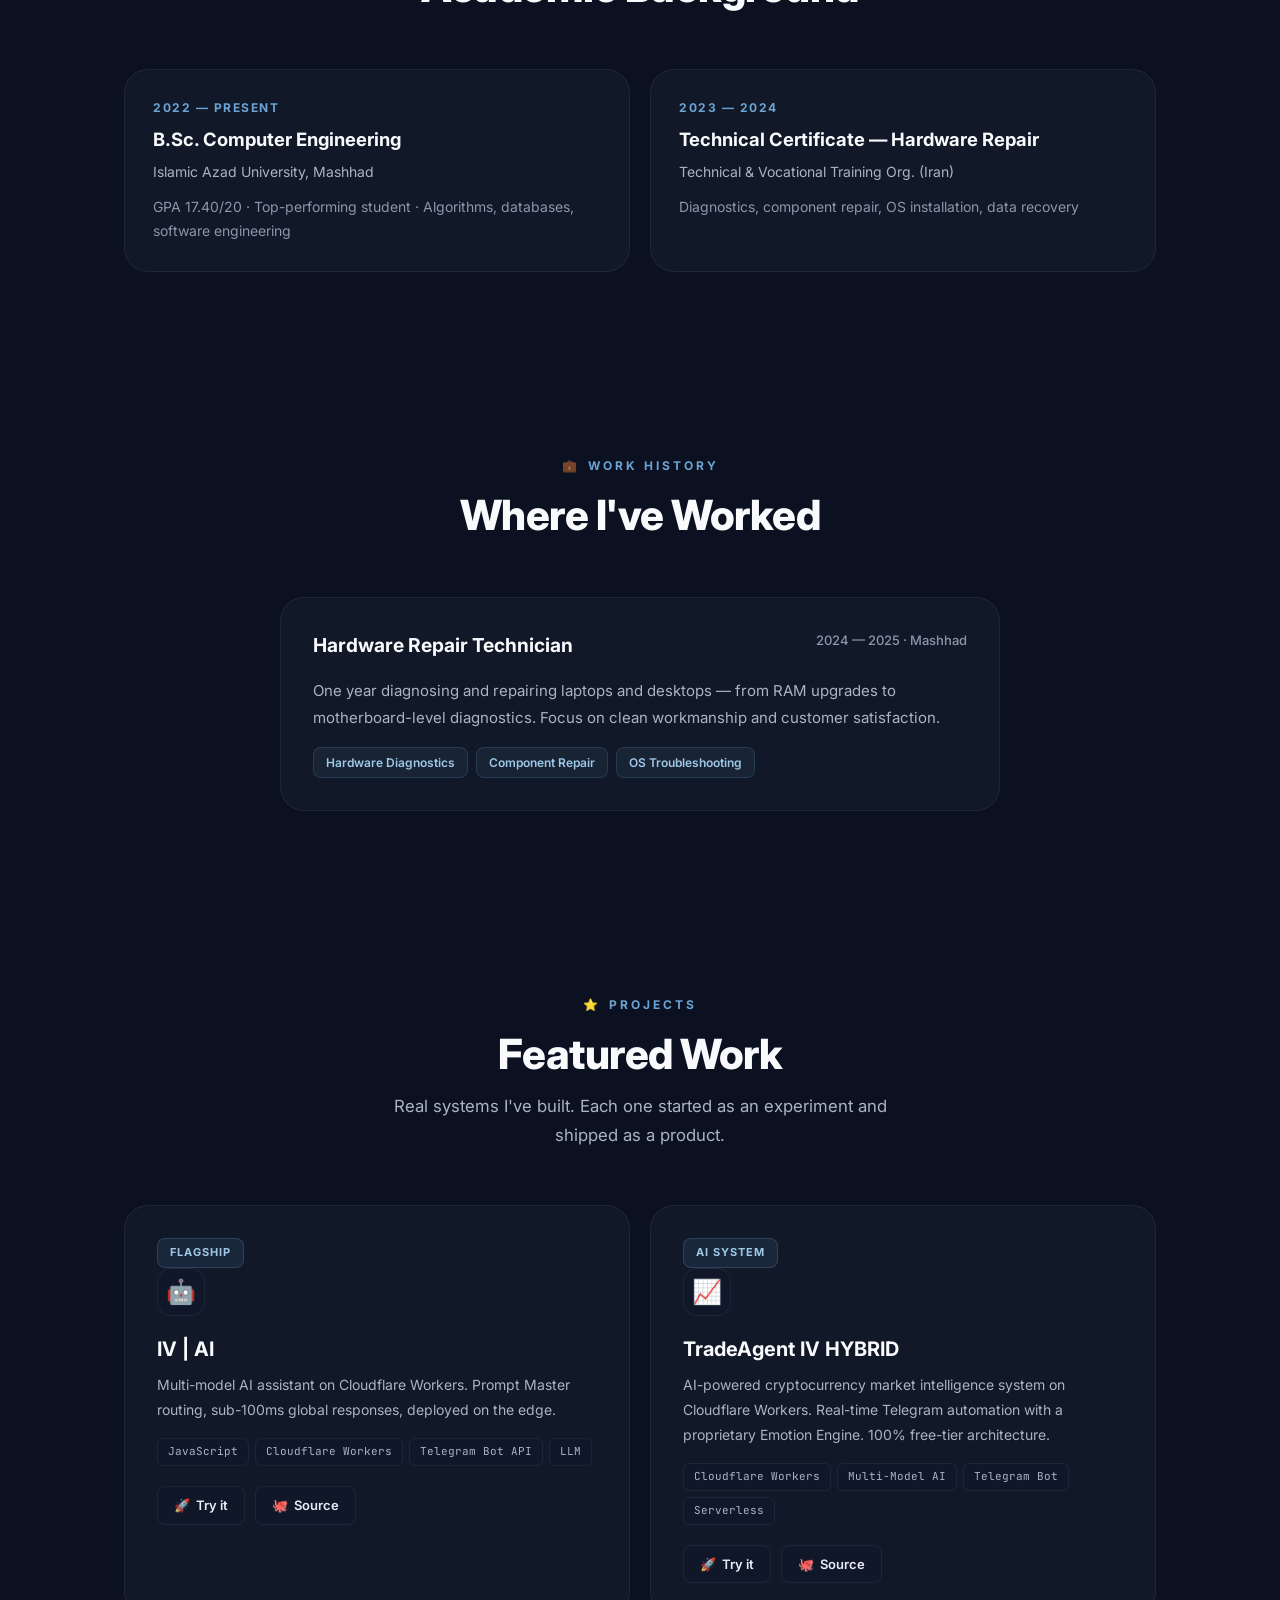
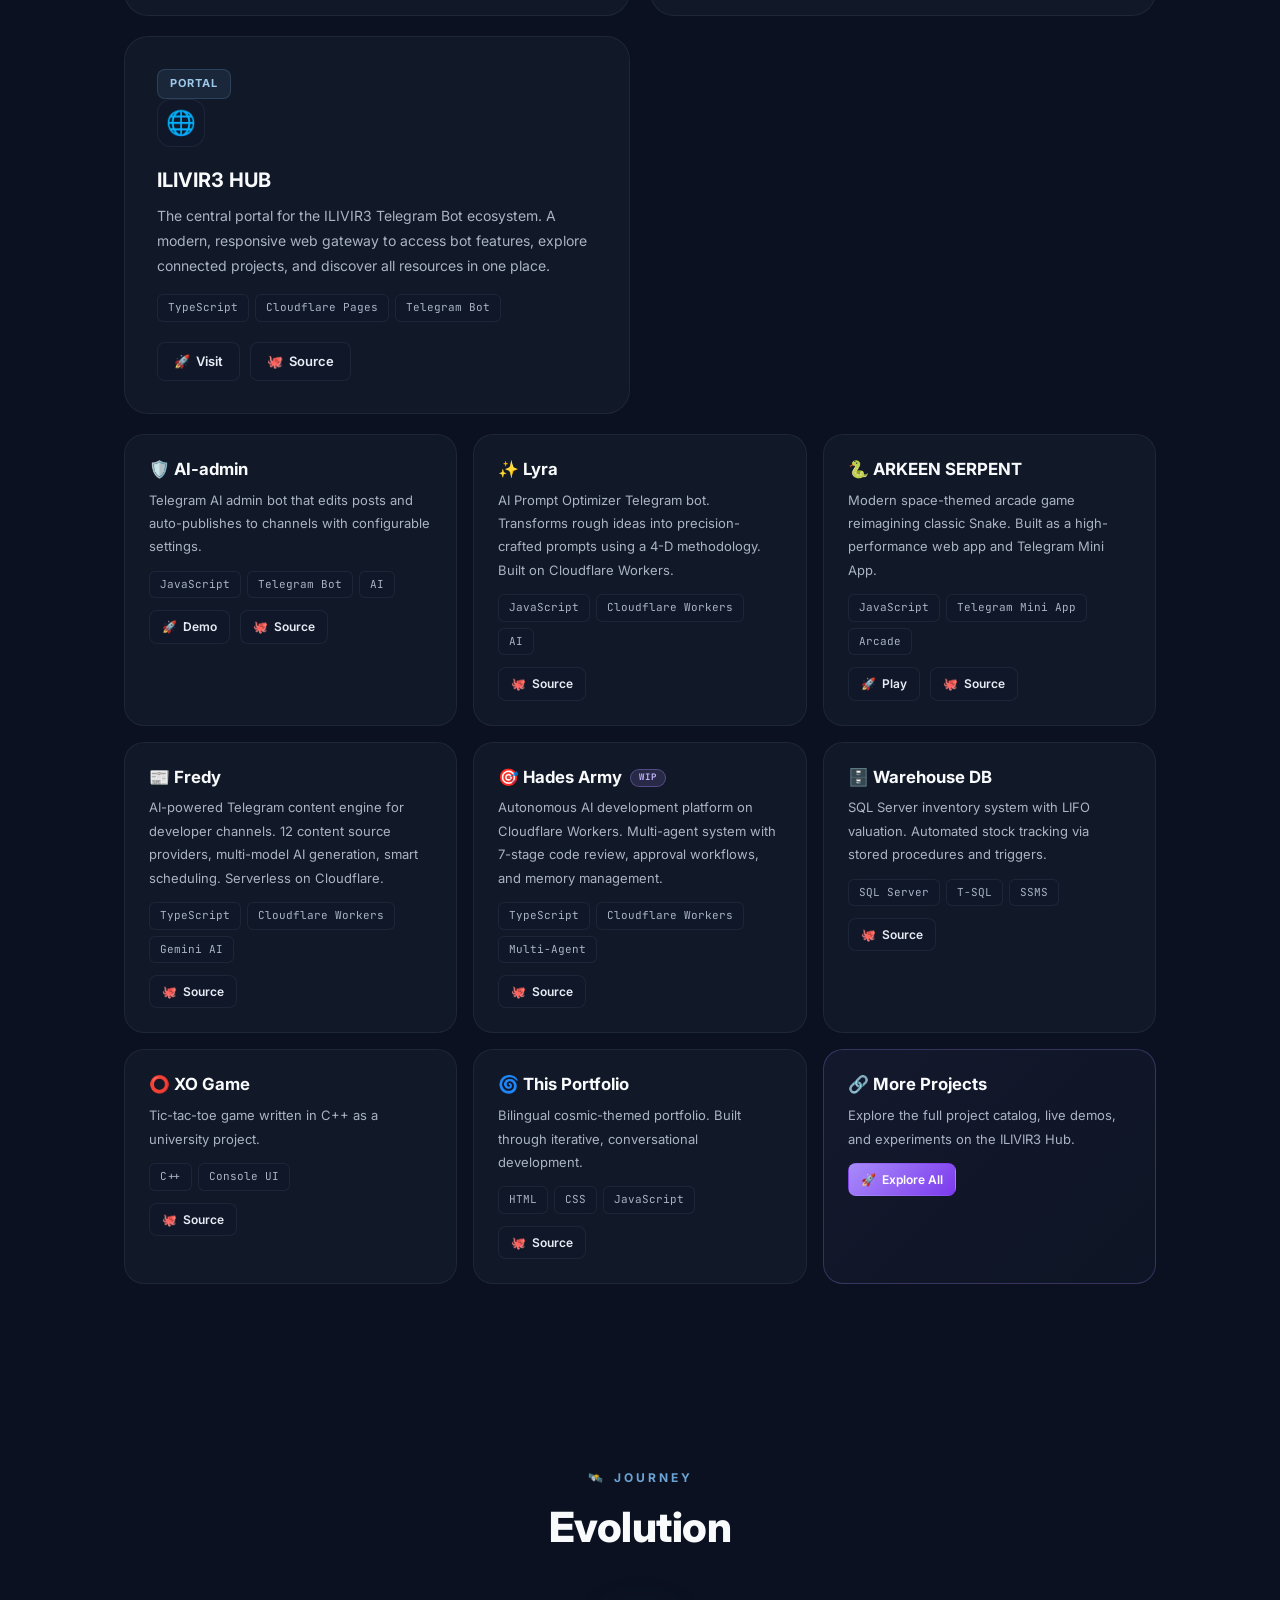
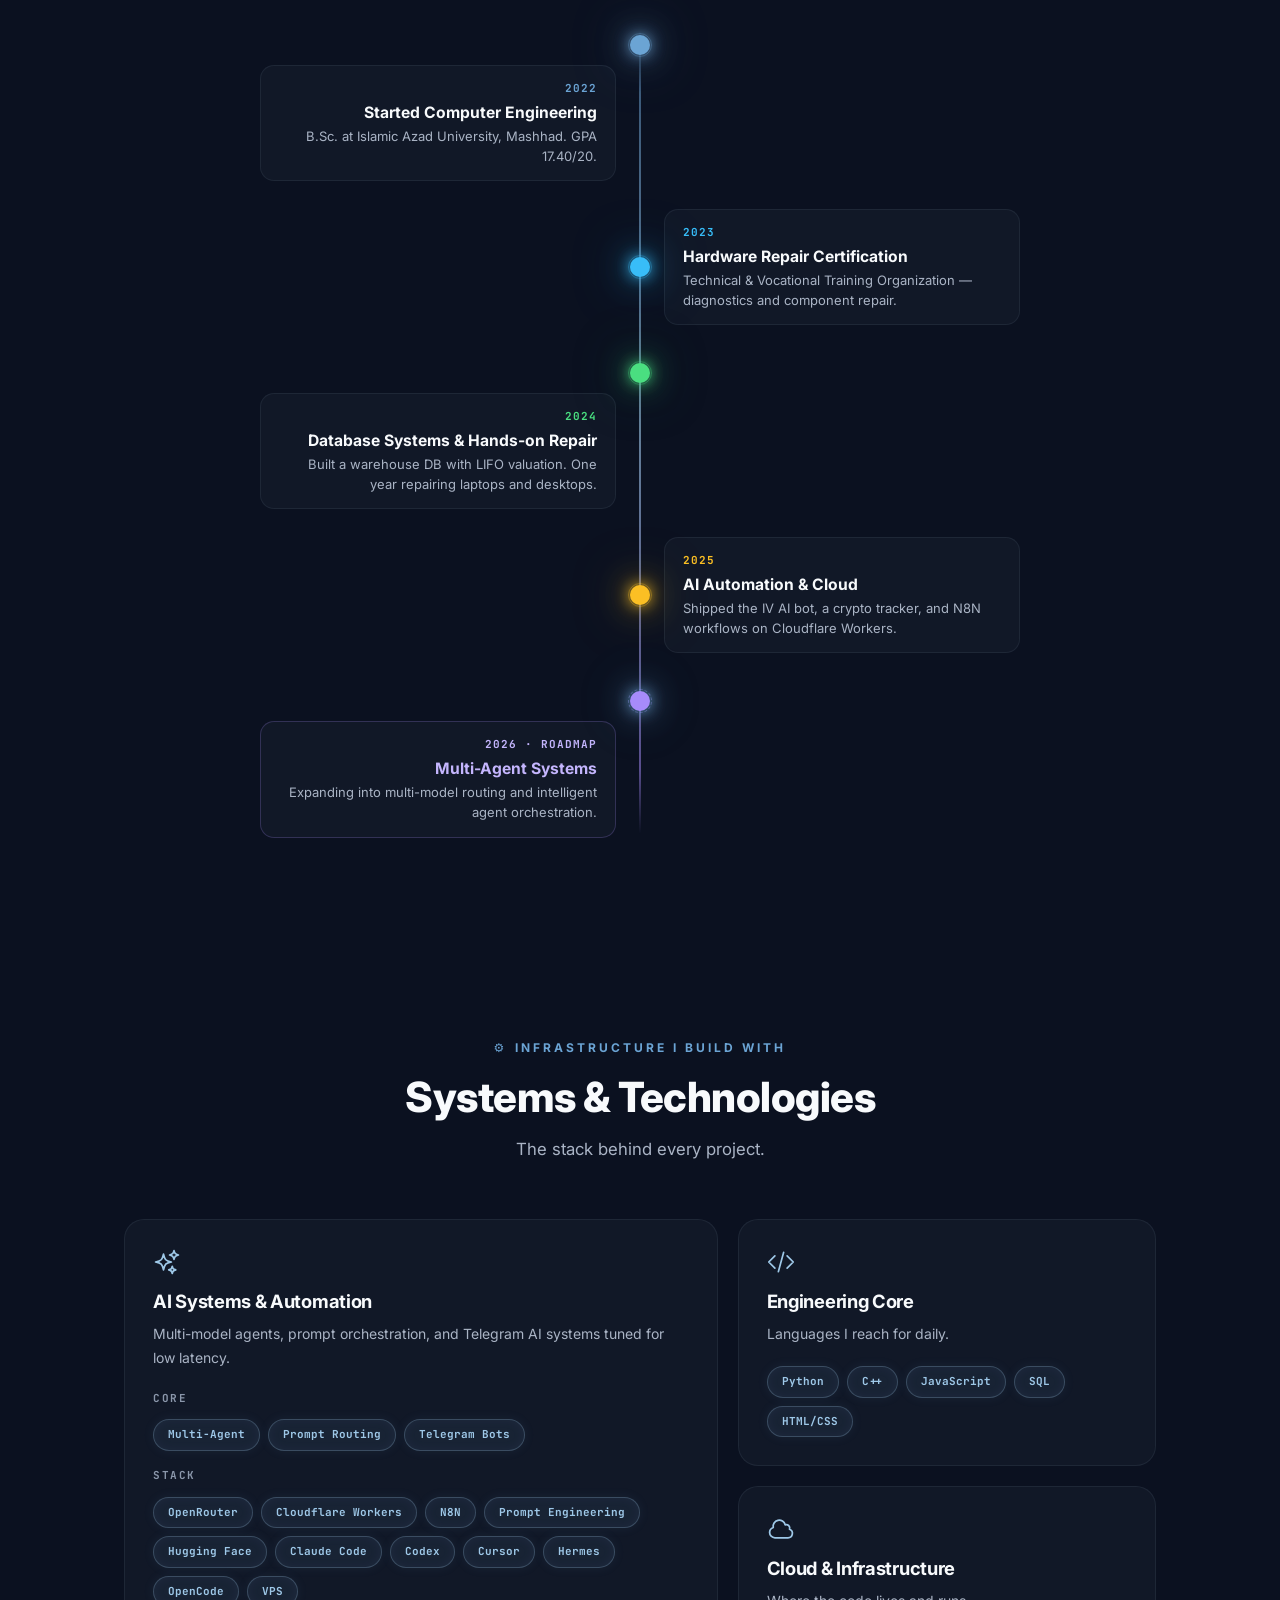
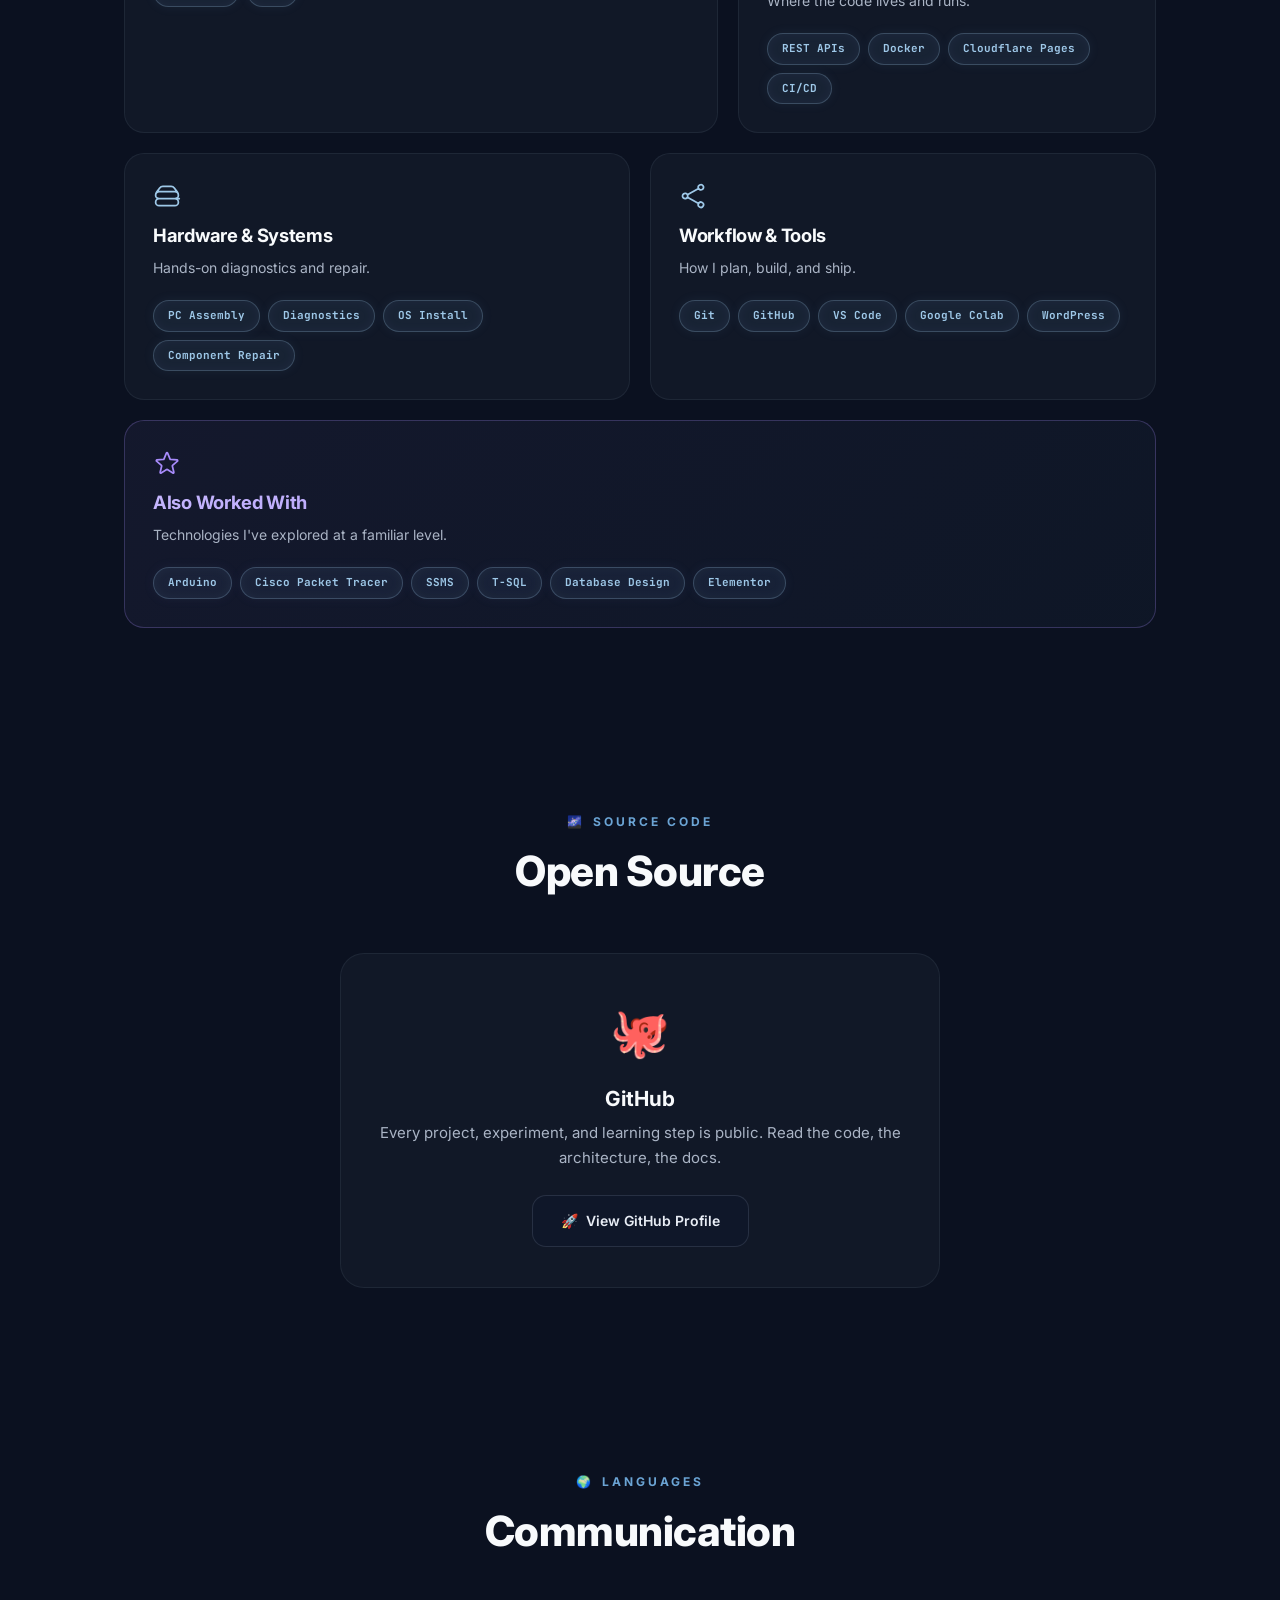
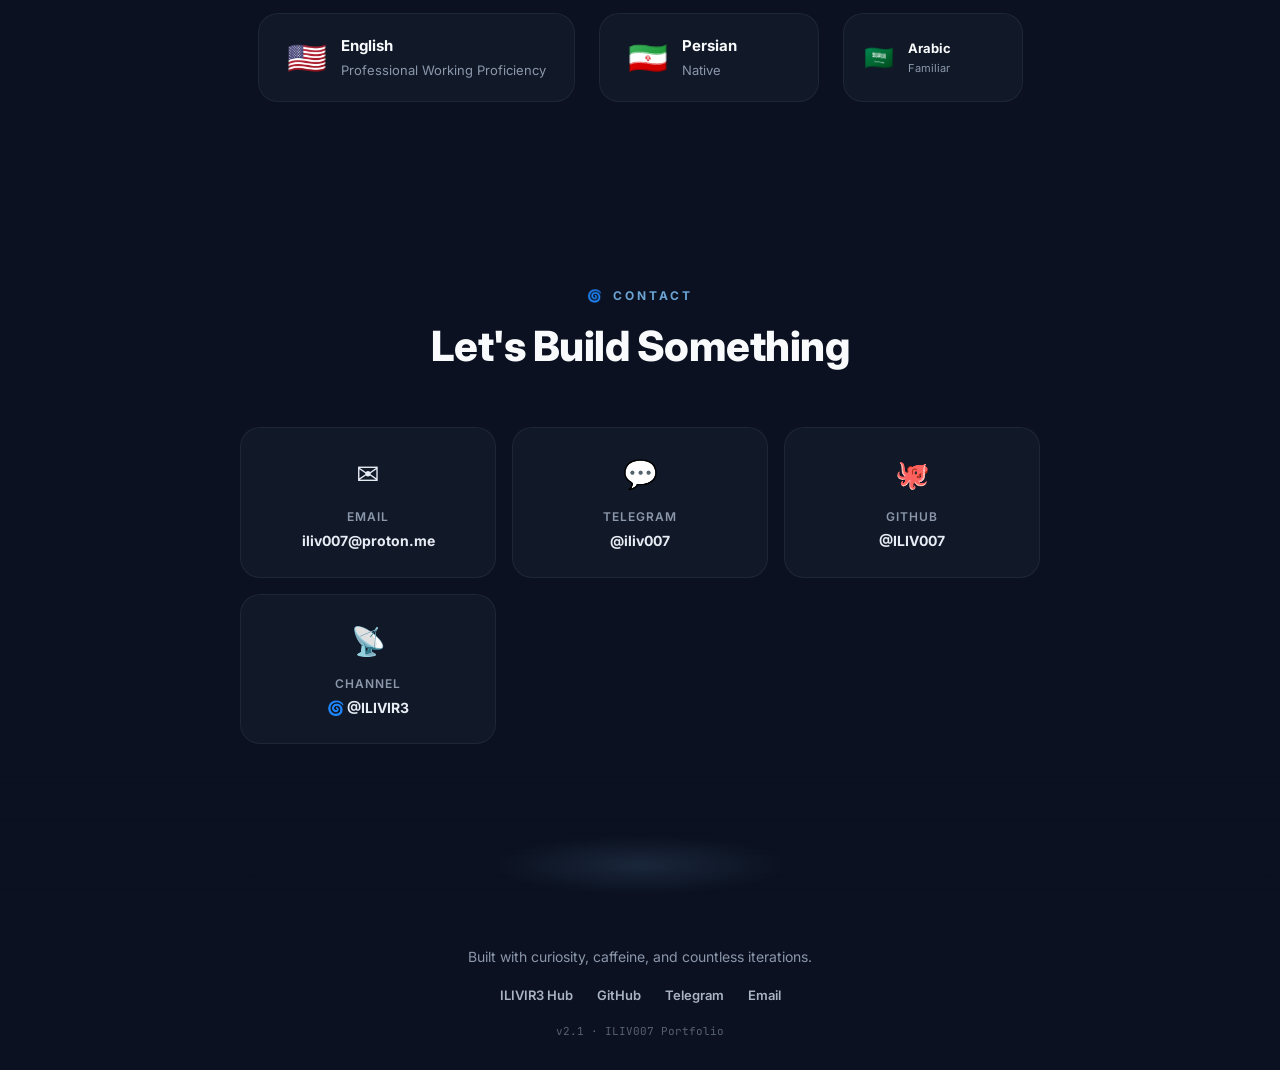
==== commit 5198554b: "v2.1" ====
--- a/index.html
+++ b/index.html
@@ -35,7 +35,7 @@
     <link rel="apple-touch-icon" href="data:image/svg+xml,<svg xmlns='http://www.w3.org/2000/svg' viewBox='0 0 100 100'><text y='.9em' font-size='90'>🌀</text></svg>">
 
     <!-- PWA Manifest -->
-    <link rel="manifest" href="assets/manifest.json?v=2010">
+    <link rel="manifest" href="assets/manifest.json?v=21">
 
     <!-- Fonts (preconnect to both font hosts) -->
     <link rel="preconnect" href="https://fonts.googleapis.com">
@@ -43,12 +43,12 @@
     <link href="https://fonts.googleapis.com/css2?family=Inter:wght@300;400;500;600;700;800;900&family=JetBrains+Mono:wght@400;500;600;700&family=Vazirmatn:wght@300;400;500;600;700;800&display=swap" rel="stylesheet">
 
     <!-- Styles -->
-    <link rel="stylesheet" href="css/variables.css?v=2010">
-    <link rel="stylesheet" href="css/base.css?v=2010">
-    <link rel="stylesheet" href="css/components.css?v=2010">
-    <link rel="stylesheet" href="css/sections.css?v=2010">
-    <link rel="stylesheet" href="css/animations.css?v=2010">
-    <link rel="stylesheet" href="css/responsive.css?v=2010">
+    <link rel="stylesheet" href="css/variables.css?v=21">
+    <link rel="stylesheet" href="css/base.css?v=21">
+    <link rel="stylesheet" href="css/components.css?v=21">
+    <link rel="stylesheet" href="css/sections.css?v=21">
+    <link rel="stylesheet" href="css/animations.css?v=21">
+    <link rel="stylesheet" href="css/responsive.css?v=21">
 
     <!-- Structured Data -->
     <script type="application/ld+json">
@@ -127,6 +127,10 @@
                         <span aria-hidden="true">🚀</span>
                         <span data-en="View Projects" data-fa="مشاهده پروژه‌ها">View Projects</span>
                     </a>
+                    <a href="https://ilivir3.pages.dev/" target="_blank" rel="noopener noreferrer" class="btn btn-hub">
+                        <span aria-hidden="true">🌐</span>
+                        <span data-en="ILIVIR3 Hub" data-fa="مرکز ILIVIR3">ILIVIR3 Hub</span>
+                    </a>
                     <a href="https://github.com/ILIV007" target="_blank" rel="noopener noreferrer" class="btn btn-github-neon">
                         <span aria-hidden="true">🐙</span>
                         <span>GitHub</span>
@@ -138,7 +142,7 @@
                 </div>
                 <div class="quick-stats">
                     <div class="stat-item">
-                        <div class="stat-number">+9</div>
+                        <div class="stat-number">+12</div>
                         <div class="stat-label" data-en="Projects" data-fa="پروژه">Projects</div>
                     </div>
                     <div class="stat-item">
@@ -159,10 +163,10 @@
         <div class="container">
             <div class="section-header reveal">
                 <div class="section-label"><span aria-hidden="true">🪐</span><span data-en="About" data-fa="درباره من">About</span></div>
-                <h2 id="about-title" data-en="Built Different" data-fa="ساختن در ذاتمه">Built Different</h2>
+                <h2 id="about-title" data-en="Who I Am" data-fa="چه کسی هستم">Who I Am</h2>
             </div>
             <div class="about-content reveal">
-                <p class="about-text" data-en="I'm drawn to the systems behind modern technology — AI, automation, cloud infrastructure, and intelligent workflows. Every project starts with a simple question: what happens if I build this? Then it becomes real." data-fa="به سیستم‌های پشت فناوری‌های روز علاقه‌دارم — هوش مصنوعی، خودکارسازی، زیرساخت ابری و گردش‌کارهای هوشمند. هر پروژه با یه سوال ساده شروع میشه: اگه اینو بسازم چی میشه؟ بعدش به واقعیت تبدیل میشه.">I'm drawn to the systems behind modern technology — AI, automation, cloud infrastructure, and intelligent workflows. Every project starts with a simple question: what happens if I build this? Then it becomes real.</p>
+                <p class="about-text" data-en="A motivated programmer passionate about computers and technology — responsible, and ready for team collaboration. I'm drawn to AI systems, automation, and cloud infrastructure, and I bring curiosity and commitment to every project I build." data-fa="یک برنامه‌نویس با انگیزه و علاقه‌مند به کامپیوتر و تکنولوژی، مسئولیت‌پذیر و آماده همکاری گروهی. به سیستم‌های هوش مصنوعی، خودکارسازی و زیرساخت ابری علاقه‌دارم و هر پروژه رو با کنجکاوی و تعهد پیش می‌برم.">A motivated programmer passionate about computers and technology — responsible, and ready for team collaboration. I'm drawn to AI systems, automation, and cloud infrastructure, and I bring curiosity and commitment to every project I build.</p>
                 <div class="about-quote" data-en="I build things that automate work, simplify complexity, and connect technologies together." data-fa="چیزهایی می‌سازم که کار رو خودکار می‌کنن، پیچیدگی رو کم می‌کنن و فناوری‌ها رو به هم وصل می‌کنن.">I build things that automate work, simplify complexity, and connect technologies together.</div>
             </div>
         </div>
@@ -240,62 +244,121 @@
                         <a href="https://github.com/ILIV007" target="_blank" rel="noopener noreferrer" class="project-link"><span aria-hidden="true">🐙</span> <span data-en="Source" data-fa="سورس کد">Source</span></a>
                     </div>
                 </article>
+                <!-- TradeAgent IV HYBRID -->
+                <article class="project-card">
+                    <div class="badge" data-en="AI System" data-fa="سیستم هوش مصنوعی">AI System</div>
+                    <div class="project-icon" aria-hidden="true">📈</div>
+                    <h3 class="project-title">TradeAgent IV HYBRID</h3>
+                    <p class="project-desc" data-en="AI-powered cryptocurrency market intelligence system on Cloudflare Workers. Real-time Telegram automation with a proprietary Emotion Engine. 100% free-tier architecture." data-fa="سیستم هوشمند تحلیل بازار ارز دیجیتال روی Cloudflare Workers. اتوماسیون بلادرنگ تلگرام با موتور احساسات اختصاصی. معماری کاملاً رایگان.">AI-powered cryptocurrency market intelligence system on Cloudflare Workers. Real-time Telegram automation with a proprietary Emotion engine. 100% free-tier architecture.</p>
+                    <div class="project-stack">
+                        <span class="tag-mono">Cloudflare Workers</span>
+                        <span class="tag-mono">Multi-Model AI</span>
+                        <span class="tag-mono">Telegram Bot</span>
+                        <span class="tag-mono">Serverless</span>
+                    </div>
+                    <div class="project-links">
+                        <a href="https://t.me/TradeAgentIV" target="_blank" rel="noopener noreferrer" class="project-link"><span aria-hidden="true">🚀</span> <span data-en="Try it" data-fa="امتحان کن">Try it</span></a>
+                        <a href="https://github.com/ILIV007/TradeAgentIV" target="_blank" rel="noopener noreferrer" class="project-link"><span aria-hidden="true">🐙</span> <span data-en="Source" data-fa="سورس کد">Source</span></a>
+                    </div>
+                </article>
+                <!-- ILIVIR3 HUB -->
+                <article class="project-card">
+                    <div class="badge" data-en="Portal" data-fa="پورتال">Portal</div>
+                    <div class="project-icon" aria-hidden="true">🌐</div>
+                    <h3 class="project-title">ILIVIR3 HUB</h3>
+                    <p class="project-desc" data-en="The central portal for the ILIVIR3 Telegram Bot ecosystem. A modern, responsive web gateway to access bot features, explore connected projects, and discover all resources in one place." data-fa="پورتال مرکزی اکوسیستم ربات تلگرام ILIVIR3. یک دروازه وب مدرن و واکنش‌گرا برای دسترسی به امکانات ربات، کاوش پروژه‌های مرتبط و کشف همه منابع در یک جا.">The central portal for the ILIVIR3 Telegram Bot ecosystem. A modern, responsive web gateway to access bot features, explore connected projects, and discover all resources in one place.</p>
+                    <div class="project-stack">
+                        <span class="tag-mono">TypeScript</span>
+                        <span class="tag-mono">Cloudflare Pages</span>
+                        <span class="tag-mono">Telegram Bot</span>
+                    </div>
+                    <div class="project-links">
+                        <a href="https://ilivir3.pages.dev/" target="_blank" rel="noopener noreferrer" class="project-link"><span aria-hidden="true">🚀</span> <span data-en="Visit" data-fa="بازدید">Visit</span></a>
+                        <a href="https://github.com/ILIV007/ILIVIR3-hub" target="_blank" rel="noopener noreferrer" class="project-link"><span aria-hidden="true">🐙</span> <span data-en="Source" data-fa="سورس کد">Source</span></a>
+                    </div>
+                </article>
+            </div>
+            <div class="projects-compact reveal">
+                <!-- AI-admin -->
+                <article class="project-compact">
+                    <h3 class="project-title"><span aria-hidden="true">🛡️</span> <span data-en="AI-admin" data-fa="AI-admin">AI-admin</span></h3>
+                    <p class="project-desc" data-en="Telegram AI admin bot that edits posts and auto-publishes to channels with configurable settings." data-fa="ربات ادمین هوش مصنوعی تلگرام که پست‌ها رو تدوین می‌کنه و با تنظیمات قابل‌پیکربندی به‌صورت خودکار در کانال منتشر می‌کنه.">Telegram AI admin bot that edits posts and auto-publishes to channels with configurable settings.</p>
+                    <div class="project-stack"><span class="tag-mono">JavaScript</span><span class="tag-mono">Telegram Bot</span><span class="tag-mono">AI</span></div>
+                    <div class="project-links">
+                        <a href="https://t.me/ILIVIR3" target="_blank" rel="noopener noreferrer" class="project-link"><span aria-hidden="true">🚀</span> <span data-en="Demo" data-fa="دمو">Demo</span></a>
+                        <a href="https://github.com/ILIV007/AI-admin" target="_blank" rel="noopener noreferrer" class="project-link"><span aria-hidden="true">🐙</span> <span data-en="Source" data-fa="سورس کد">Source</span></a>
+                    </div>
+                </article>
+                <!-- Lyra -->
+                <article class="project-compact">
+                    <h3 class="project-title"><span aria-hidden="true">✨</span> <span data-en="Lyra" data-fa="Lyra">Lyra</span></h3>
+                    <p class="project-desc" data-en="AI Prompt Optimizer Telegram bot. Transforms rough ideas into precision-crafted prompts using a 4-D methodology. Built on Cloudflare Workers." data-fa="ربات تلگرام بهینه‌ساز پرامپت هوش مصنوعی. ایده‌های خام رو با روش‌شناسی ۴-D به پرامپت‌های دقیق تبدیل می‌کنه. روی Cloudflare Workers.">AI Prompt Optimizer Telegram bot. Transforms rough ideas into precision-crafted prompts using a 4-D methodology. Built on Cloudflare Workers.</p>
+                    <div class="project-stack"><span class="tag-mono">JavaScript</span><span class="tag-mono">Cloudflare Workers</span><span class="tag-mono">AI</span></div>
+                    <div class="project-links">
+                        <a href="https://github.com/ILIV007/Lyra" target="_blank" rel="noopener noreferrer" class="project-link"><span aria-hidden="true">🐙</span> <span data-en="Source" data-fa="سورس کد">Source</span></a>
+                    </div>
+                </article>
+                <!-- ARKEEN SERPENT -->
+                <article class="project-compact">
+                    <h3 class="project-title"><span aria-hidden="true">🐍</span> <span data-en="ARKEEN SERPENT" data-fa="ARKEEN SERPENT">ARKEEN SERPENT</span></h3>
+                    <p class="project-desc" data-en="Modern space-themed arcade game reimagining classic Snake. Built as a high-performance web app and Telegram Mini App." data-fa="بازی آرکید فضایی مدرن با بازسازی بازی کلاسیک مار. به‌عنوان وب‌اپلیکیشن پرسرعت و مینی‌اپ تلگرام ساخته شده.">Modern space-themed arcade game reimagining classic Snake. Built as a high-performance web app and Telegram Mini App.</p>
+                    <div class="project-stack"><span class="tag-mono">JavaScript</span><span class="tag-mono">Telegram Mini App</span><span class="tag-mono">Arcade</span></div>
+                    <div class="project-links">
+                        <a href="https://arkeen-serpent.pages.dev/" target="_blank" rel="noopener noreferrer" class="project-link"><span aria-hidden="true">🚀</span> <span data-en="Play" data-fa="بازی">Play</span></a>
+                        <a href="https://github.com/ILIV007/arkeen-serpent" target="_blank" rel="noopener noreferrer" class="project-link"><span aria-hidden="true">🐙</span> <span data-en="Source" data-fa="سورس کد">Source</span></a>
+                    </div>
+                </article>
+                <!-- Fredy -->
+                <article class="project-compact">
+                    <h3 class="project-title"><span aria-hidden="true">📰</span> <span data-en="Fredy" data-fa="Fredy">Fredy</span></h3>
+                    <p class="project-desc" data-en="AI-powered Telegram content engine for developer channels. 12 content source providers, multi-model AI generation, smart scheduling. Serverless on Cloudflare." data-fa="موتور محتوای تلگرام با هوش مصنوعی برای کانال‌های توسعه‌دهنده. ۱۲ منبع محتوا، تولید چندمدلی، زمان‌بندی هوشمند. بدون سرور روی Cloudflare.">AI-powered Telegram content engine for developer channels. 12 content source providers, multi-model AI generation, smart scheduling. Serverless on Cloudflare.</p>
+                    <div class="project-stack"><span class="tag-mono">TypeScript</span><span class="tag-mono">Cloudflare Workers</span><span class="tag-mono">Gemini AI</span></div>
+                    <div class="project-links">
+                        <a href="https://github.com/ILIV007/Fredy-admin" target="_blank" rel="noopener noreferrer" class="project-link"><span aria-hidden="true">🐙</span> <span data-en="Source" data-fa="سورس کد">Source</span></a>
+                    </div>
+                </article>
+                <!-- Hades Army -->
+                <article class="project-compact">
+                    <h3 class="project-title"><span aria-hidden="true">🎯</span> <span data-en="Hades Army" data-fa="Hades Army">Hades Army</span> <span class="badge-in-progress" data-en="WIP" data-fa="در حال ساخت">WIP</span></h3>
+                    <p class="project-desc" data-en="Autonomous AI development platform on Cloudflare Workers. Multi-agent system with 7-stage code review, approval workflows, and memory management." data-fa="پلتفرم توسعه هوش مصنوعی خودمختار روی Cloudflare Workers. سیستم چندعاملی با بازبینی کد ۷ مرحله‌ای، گردش‌کار تأیید و مدیریت حافظه.">Autonomous AI development platform on Cloudflare Workers. Multi-agent system with 7-stage code review, approval workflows, and memory management.</p>
+                    <div class="project-stack"><span class="tag-mono">TypeScript</span><span class="tag-mono">Cloudflare Workers</span><span class="tag-mono">Multi-Agent</span></div>
+                    <div class="project-links">
+                        <a href="https://github.com/ILIV007/Hades-Army" target="_blank" rel="noopener noreferrer" class="project-link"><span aria-hidden="true">🐙</span> <span data-en="Source" data-fa="سورس کد">Source</span></a>
+                    </div>
+                </article>
                 <!-- Warehouse DB -->
-                <article class="project-card">
-                    <div class="badge" data-en="System Design" data-fa="طراحی سیستم">System Design</div>
-                    <div class="project-icon" aria-hidden="true">🗄️</div>
-                    <h3 class="project-title" data-en="Warehouse Management DB" data-fa="پایگاه داده مدیریت انبار">Warehouse Management DB</h3>
+                <article class="project-compact">
+                    <h3 class="project-title"><span aria-hidden="true">🗄️</span> <span data-en="Warehouse DB" data-fa="پایگاه داده انبار">Warehouse DB</span></h3>
                     <p class="project-desc" data-en="SQL Server inventory system with LIFO valuation. Automated stock tracking via stored procedures and triggers." data-fa="سیستم مدیریت موجودی SQL Server با ارزش‌گذاری LIFO. ردیابی خودکار موجودی با رویه‌های ذخیره‌شده و تریگرها.">SQL Server inventory system with LIFO valuation. Automated stock tracking via stored procedures and triggers.</p>
-                    <div class="project-stack">
-                        <span class="tag-mono">SQL Server</span>
-                        <span class="tag-mono">T-SQL</span>
-                        <span class="tag-mono">SSMS</span>
-                        <span class="tag-mono">Database Design</span>
-                    </div>
-                    <div class="project-links">
-                        <a href="https://github.com/ILIV007" target="_blank" rel="noopener noreferrer" class="project-link"><span aria-hidden="true">🐙</span> <span data-en="Architecture" data-fa="معماری">Architecture</span></a>
-                    </div>
-                </article>
-                <!-- Crypto Tracker -->
-                <article class="project-card">
-                    <div class="badge" data-en="Automation" data-fa="خودکارسازی">Automation</div>
-                    <div class="project-icon" aria-hidden="true">📈</div>
-                    <h3 class="project-title" data-en="Crypto Price Tracker" data-fa="ردیاب قیمت ارز دیجیتال">Crypto Price Tracker</h3>
-                    <p class="project-desc" data-en="Automated pipeline fetching live prices from CoinMarketCap and pushing formatted alerts to Telegram." data-fa="خط لوله خودکار برای دریافت قیمت زنده ارز دیجیتال از CoinMarketCap و ارسال هشدار به تلگرام.">Automated pipeline fetching live prices from CoinMarketCap and pushing formatted alerts to Telegram.</p>
-                    <div class="project-stack">
-                        <span class="tag-mono">N8N</span>
-                        <span class="tag-mono">Docker</span>
-                        <span class="tag-mono">CoinMarketCap API</span>
-                        <span class="tag-mono">Telegram Bot</span>
-                    </div>
+                    <div class="project-stack"><span class="tag-mono">SQL Server</span><span class="tag-mono">T-SQL</span><span class="tag-mono">SSMS</span></div>
                     <div class="project-links">
                         <a href="https://github.com/ILIV007" target="_blank" rel="noopener noreferrer" class="project-link"><span aria-hidden="true">🐙</span> <span data-en="Source" data-fa="سورس کد">Source</span></a>
                     </div>
                 </article>
-            </div>
-            <div class="projects-compact reveal">
-                <article class="project-compact">
-                    <h3 class="project-title"><span aria-hidden="true">☕</span> <span data-en="Cafe Management" data-fa="مدیریت کافه">Cafe Management</span></h3>
-                    <p class="project-desc" data-en="C++ console application with dynamic menu, inventory tracking, and order processing." data-fa="برنامه کنسول C++ با منوی پویا، ردیابی موجودی و پردازش سفارش.">C++ console application with dynamic menu, inventory tracking, and order processing.</p>
+                <!-- XO Game -->
+                <article class="project-compact">
+                    <h3 class="project-title"><span aria-hidden="true">⭕</span> <span data-en="XO Game" data-fa="بازی دوز">XO Game</span></h3>
+                    <p class="project-desc" data-en="Tic-tac-toe game written in C++ as a university project." data-fa="بازی دوز نوشته‌شده با C++ به‌عنوان پروژه دانشگاهی.">Tic-tac-toe game written in C++ as a university project.</p>
                     <div class="project-stack"><span class="tag-mono">C++</span><span class="tag-mono">Console UI</span></div>
                     <div class="project-links">
-                        <a href="https://github.com/ILIV007" target="_blank" rel="noopener noreferrer" class="project-link"><span aria-hidden="true">🐙</span> <span data-en="Source" data-fa="سورس کد">Source</span></a>
-                    </div>
-                </article>
-                <article class="project-compact">
-                    <h3 class="project-title"><span aria-hidden="true">🌐</span> <span data-en="This Portfolio" data-fa="این پورتفولیو">This Portfolio</span></h3>
+                        <a href="https://github.com/ILIV007/XO-GitHub" target="_blank" rel="noopener noreferrer" class="project-link"><span aria-hidden="true">🐙</span> <span data-en="Source" data-fa="سورس کد">Source</span></a>
+                    </div>
+                </article>
+                <!-- This Portfolio -->
+                <article class="project-compact">
+                    <h3 class="project-title"><span aria-hidden="true">🌀</span> <span data-en="This Portfolio" data-fa="این پورتفولیو">This Portfolio</span></h3>
                     <p class="project-desc" data-en="Bilingual cosmic-themed portfolio. Built through iterative, conversational development." data-fa="پورتفولیو دوزبانه با تم کیهانی. با توسعه مکرر و مکالمه‌ای ساخته شده.">Bilingual cosmic-themed portfolio. Built through iterative, conversational development.</p>
                     <div class="project-stack"><span class="tag-mono">HTML</span><span class="tag-mono">CSS</span><span class="tag-mono">JavaScript</span></div>
                     <div class="project-links">
                         <a href="https://github.com/ILIV007" target="_blank" rel="noopener noreferrer" class="project-link"><span aria-hidden="true">🐙</span> <span data-en="Source" data-fa="سورس کد">Source</span></a>
                     </div>
                 </article>
-                <article class="project-compact">
-                    <h3 class="project-title"><span aria-hidden="true">📝</span> <span data-en="WordPress Sites" data-fa="سایت‌های وردپرس">WordPress Sites</span></h3>
-                    <p class="project-desc" data-en="Production WordPress builds with custom themes, SEO, and full deployment pipelines." data-fa="سایت‌های وردپرسی آماده تولید با قالب سفارشی، سئو و خط لوله استقرار کامل.">Production WordPress builds with custom themes, SEO, and full deployment pipelines.</p>
-                    <div class="project-stack"><span class="tag-mono">WordPress</span><span class="tag-mono">Elementor</span><span class="tag-mono">PHP</span></div>
-                    <div class="project-links">
-                        <a href="https://github.com/ILIV007" target="_blank" rel="noopener noreferrer" class="project-link"><span aria-hidden="true">🐙</span> <span data-en="Source" data-fa="سورس کد">Source</span></a>
+                <!-- More Projects -->
+                <article class="project-compact project-more-card">
+                    <h3 class="project-title"><span aria-hidden="true">🔗</span> <span data-en="More Projects" data-fa="پروژه‌های بیشتر">More Projects</span></h3>
+                    <p class="project-desc" data-en="Explore the full project catalog, live demos, and experiments on the ILIVIR3 Hub." data-fa="کاتالوگ کامل پروژه‌ها، دموهای زنده و آزمایش‌ها رو در مرکز ILIVIR3 کاوش کنید.">Explore the full project catalog, live demos, and experiments on the ILIVIR3 Hub.</p>
+                    <div class="project-links">
+                        <a href="https://ilivir3.pages.dev/projects" target="_blank" rel="noopener noreferrer" class="project-link project-link-more"><span aria-hidden="true">🚀</span> <span data-en="Explore All" data-fa="کاوش همه">Explore All</span></a>
                     </div>
                 </article>
             </div>
@@ -396,6 +459,12 @@
                         <span class="tag-pill orbit-3">N8N</span>
                         <span class="tag-pill orbit-4">Prompt Engineering</span>
                         <span class="tag-pill orbit-1">Hugging Face</span>
+                        <span class="tag-pill orbit-3">Claude Code</span>
+                        <span class="tag-pill orbit-4">Codex</span>
+                        <span class="tag-pill orbit-1">Cursor</span>
+                        <span class="tag-pill orbit-2">Hermes</span>
+                        <span class="tag-pill orbit-3">OpenCode</span>
+                        <span class="tag-pill orbit-4">VPS</span>
                     </div>
                 </article>
 
@@ -530,15 +599,16 @@
         <div class="container">
             <p class="footer-text" data-en="Built with curiosity, caffeine, and countless iterations." data-fa="با کنجکاوی، کافئین و تکرارهای بی‌شمار ساخته شده.">Built with curiosity, caffeine, and countless iterations.</p>
             <div class="footer-links">
+                <a href="https://ilivir3.pages.dev/" target="_blank" rel="noopener noreferrer" class="footer-link">ILIVIR3 Hub</a>
                 <a href="https://github.com/ILIV007" target="_blank" rel="noopener noreferrer" class="footer-link">GitHub</a>
                 <a href="https://t.me/iliv007" target="_blank" rel="noopener noreferrer" class="footer-link">Telegram</a>
                 <a href="mailto:iliv007@proton.me" class="footer-link">Email</a>
             </div>
-            <p class="footer-version">v2.0.10 · ILIV007 Portfolio</p>
+            <p class="footer-version">v2.1 · ILIV007 Portfolio</p>
         </div>
     </footer>
 
     <!-- Scripts -->
-    <script type="module" src="js/main.js?v=2010"></script>
+    <script type="module" src="js/main.js?v=21"></script>
 </body>
 </html>
--- a/css/components.css
+++ b/css/components.css
@@ -57,6 +57,19 @@
     background: rgba(56, 189, 248, 0.2);
     border-color: rgba(56, 189, 248, 0.45);
     transform: translateY(-2px);
+}
+
+/* Hub button — violet gradient, the main site link */
+.btn-hub {
+    background: linear-gradient(135deg, var(--violet), #7c3aed);
+    color: #fff;
+    box-shadow: 0 4px 20px rgba(167, 139, 250, 0.3);
+    font-size: 15px;
+    padding: 16px 32px;
+}
+.btn-hub:hover {
+    transform: translateY(-2px);
+    box-shadow: 0 8px 30px rgba(167, 139, 250, 0.5);
 }
 
 /* Neon GitHub button */
--- a/css/sections.css
+++ b/css/sections.css
@@ -617,6 +617,42 @@
 .project-compact .project-stack { margin-bottom: 12px; }
 .project-compact .project-link { padding: 6px 12px; font-size: 12px; }
 
+/* WIP badge for in-progress projects */
+.badge-in-progress {
+    display: inline-block;
+    font-family: var(--font-mono);
+    font-size: 9px;
+    font-weight: 700;
+    color: var(--violet-light);
+    background: rgba(167, 139, 250, 0.15);
+    border: 1px solid rgba(167, 139, 250, 0.35);
+    border-radius: var(--radius-full);
+    padding: 2px 8px;
+    letter-spacing: 1px;
+    text-transform: uppercase;
+    vertical-align: middle;
+    margin-inline-start: 4px;
+}
+
+/* More Projects card — special CTA style */
+.project-more-card {
+    border-color: rgba(167, 139, 250, 0.25);
+    background: linear-gradient(135deg, rgba(167, 139, 250, 0.06), rgba(110, 164, 212, 0.03));
+}
+.project-more-card:hover {
+    border-color: rgba(167, 139, 250, 0.5);
+    box-shadow: 0 0 30px rgba(167, 139, 250, 0.15);
+}
+.project-link-more {
+    background: linear-gradient(135deg, var(--violet), #7c3aed) !important;
+    color: #fff !important;
+    border-color: transparent !important;
+}
+.project-link-more:hover {
+    transform: translateY(-1px);
+    box-shadow: 0 4px 16px rgba(167, 139, 250, 0.4);
+}
+
 /* ===== TOOLKIT — original 12-column bento grid ===== */
 .toolkit-header { text-align: center; margin-bottom: 56px; }
 .toolkit-grid {
